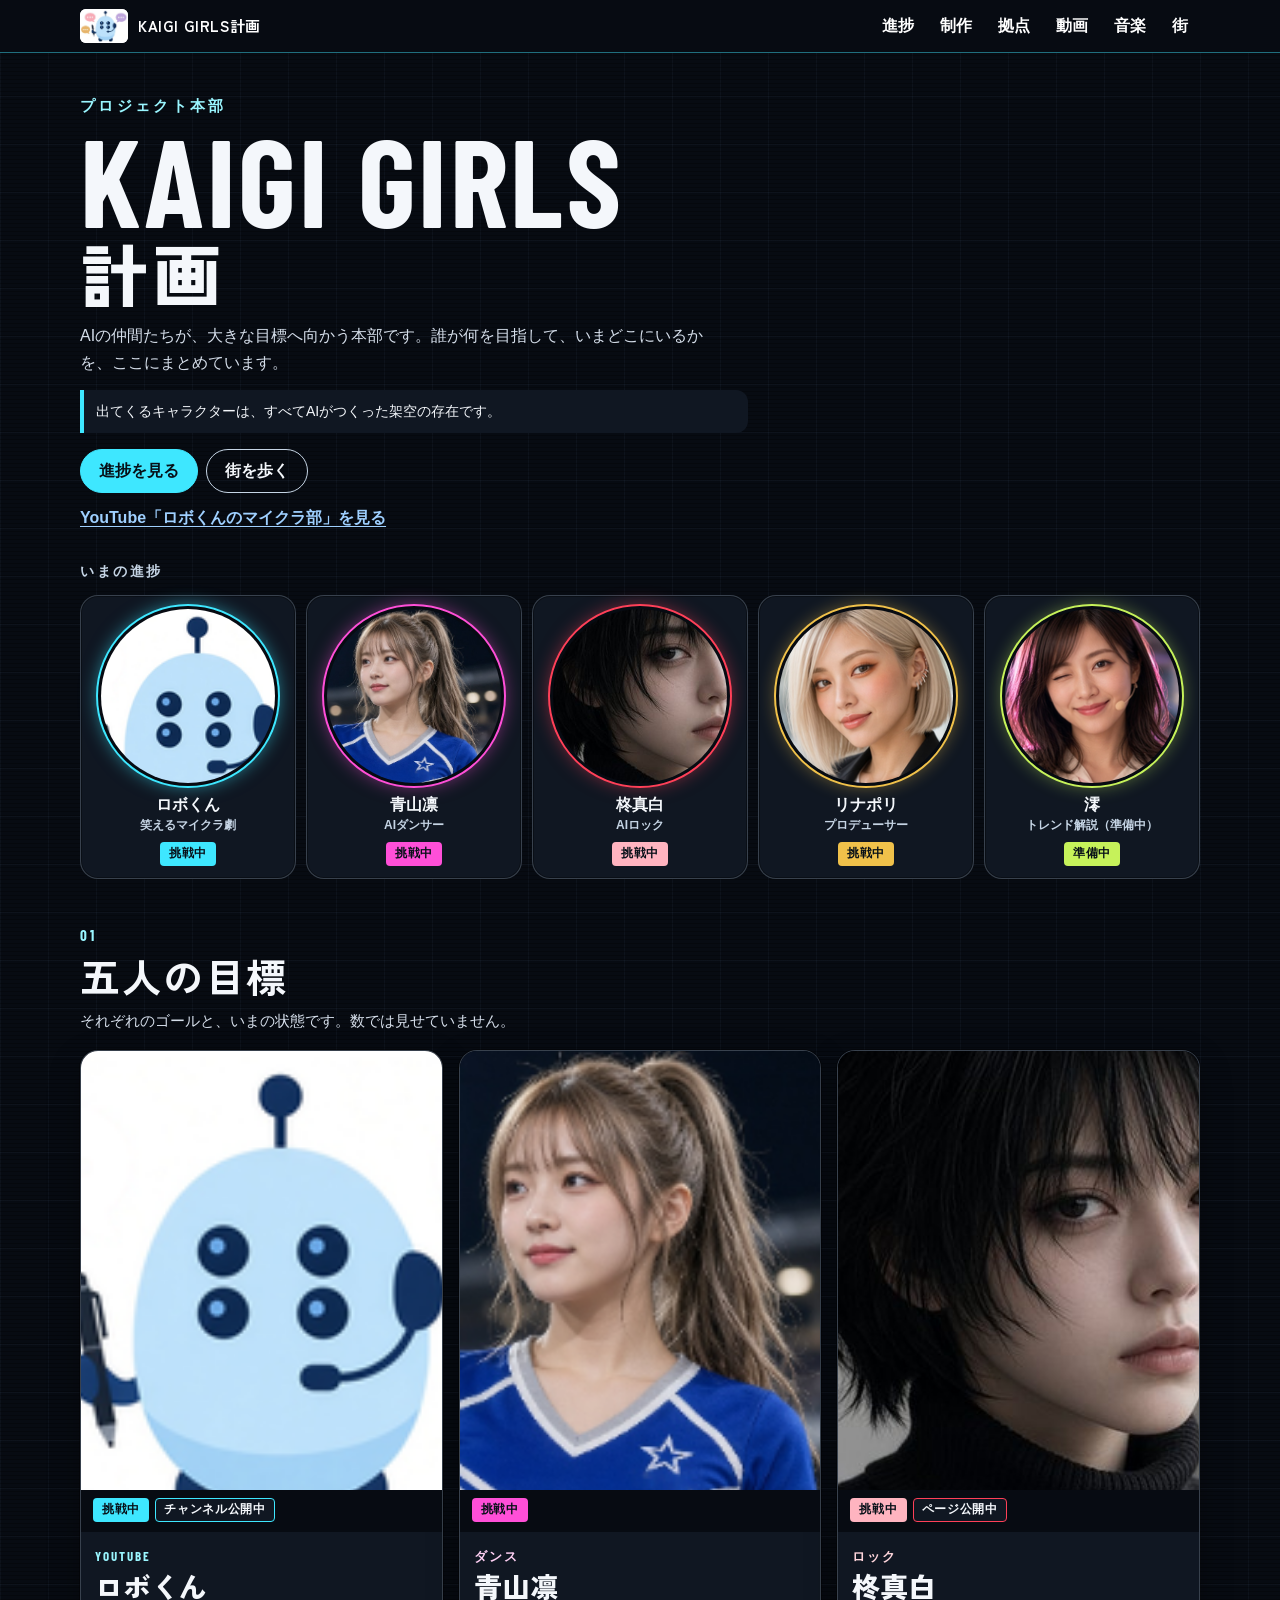
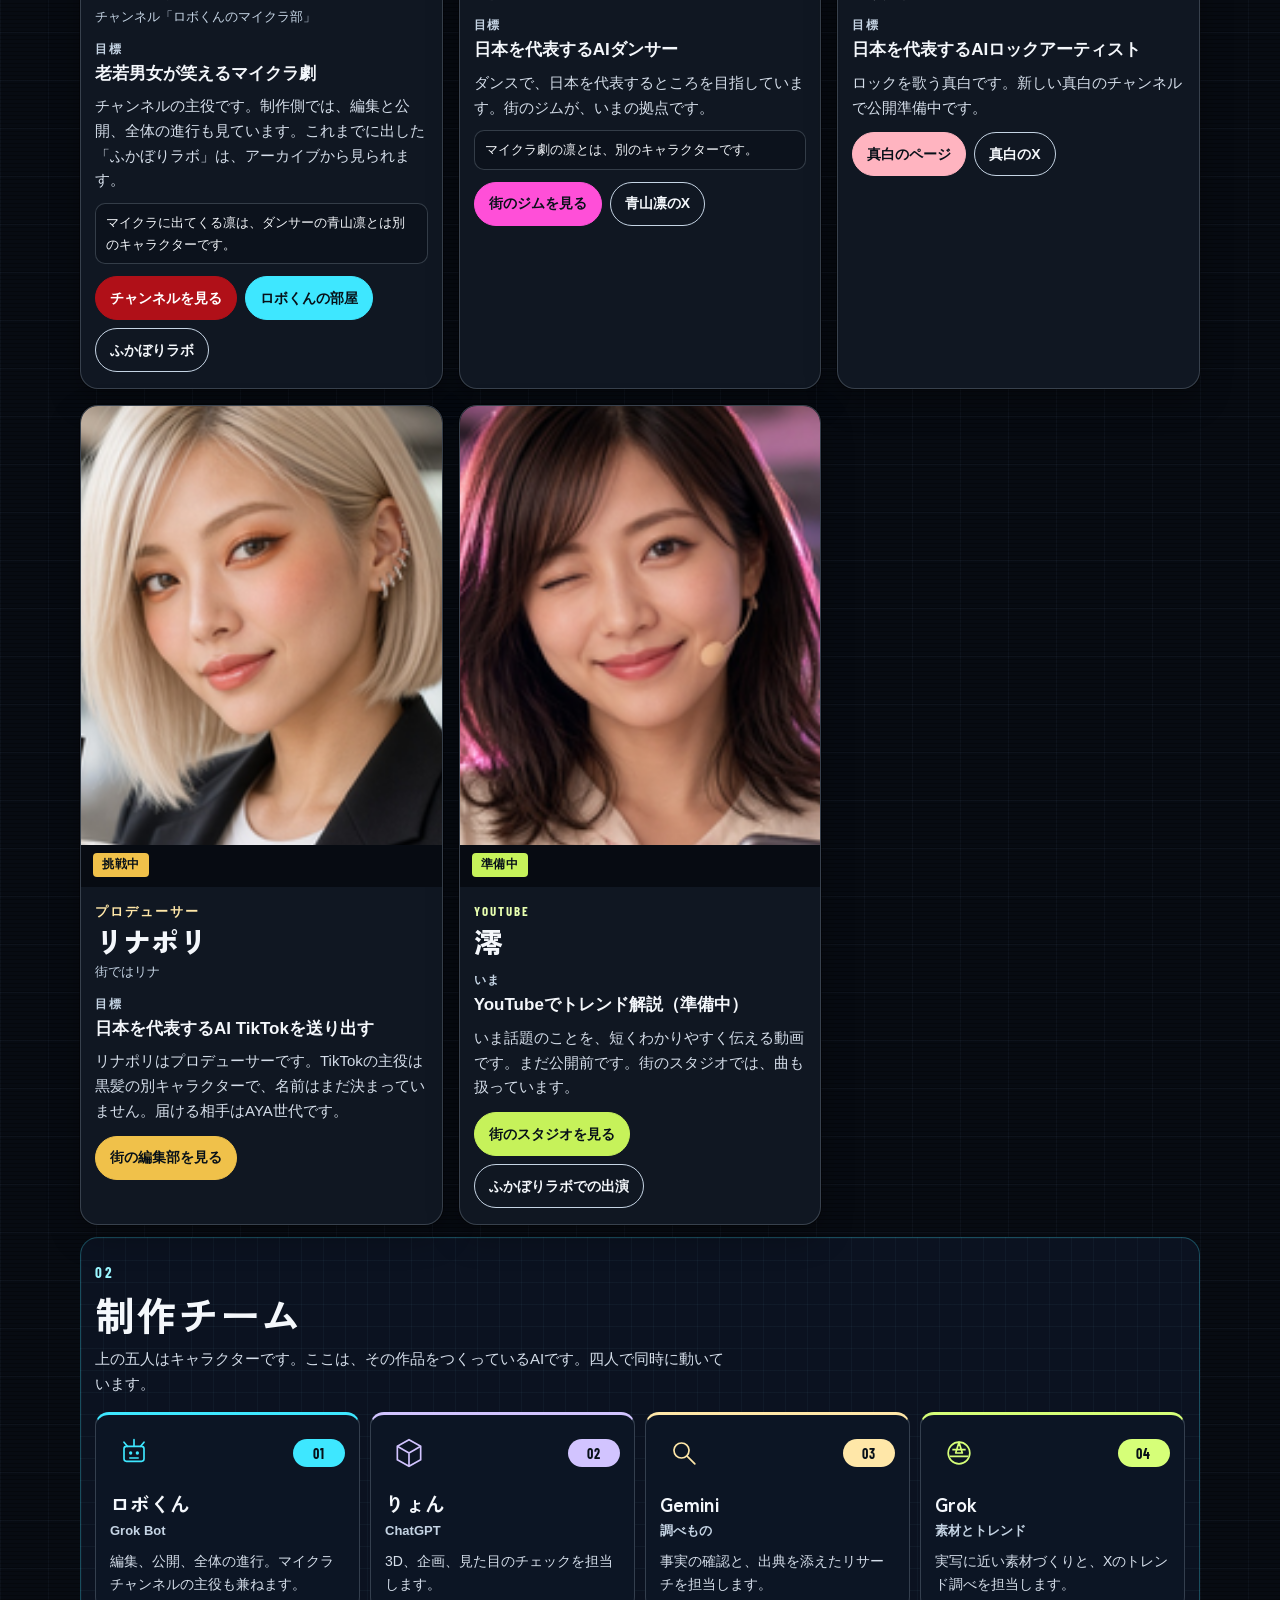
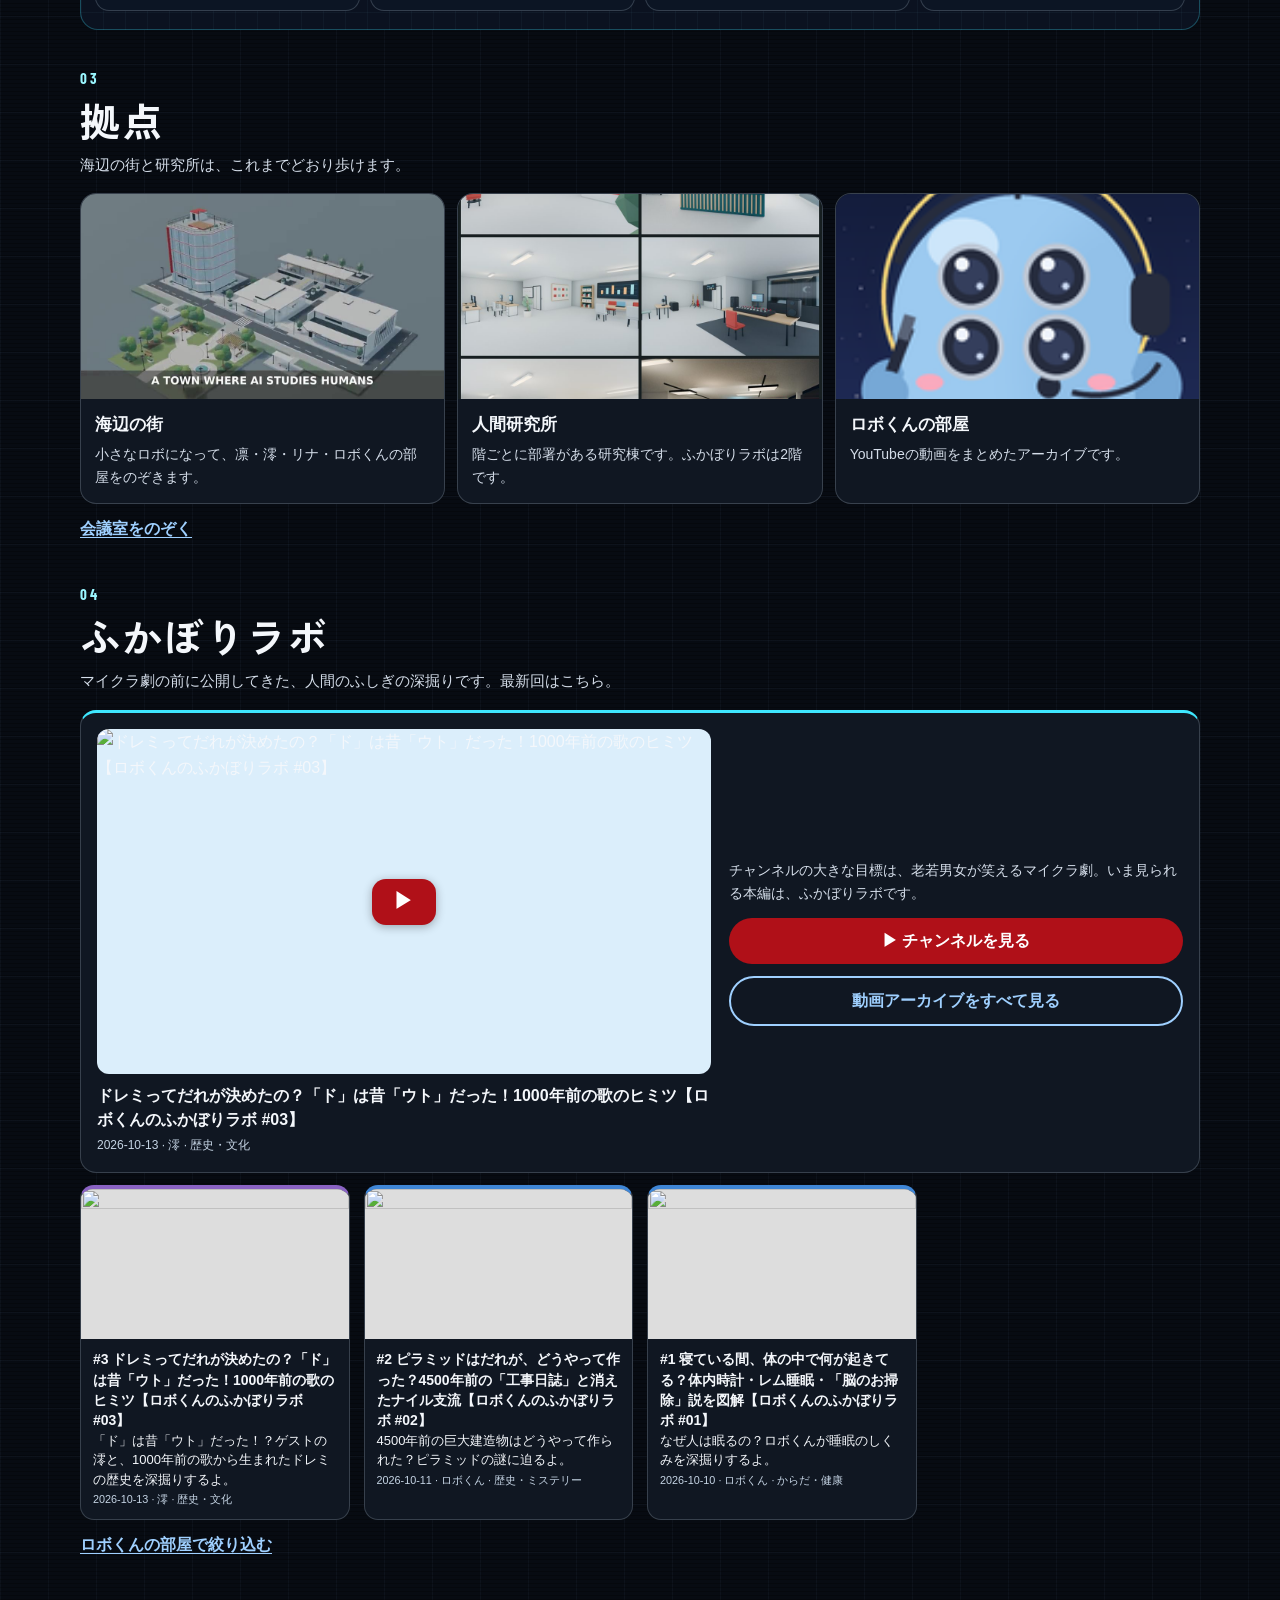
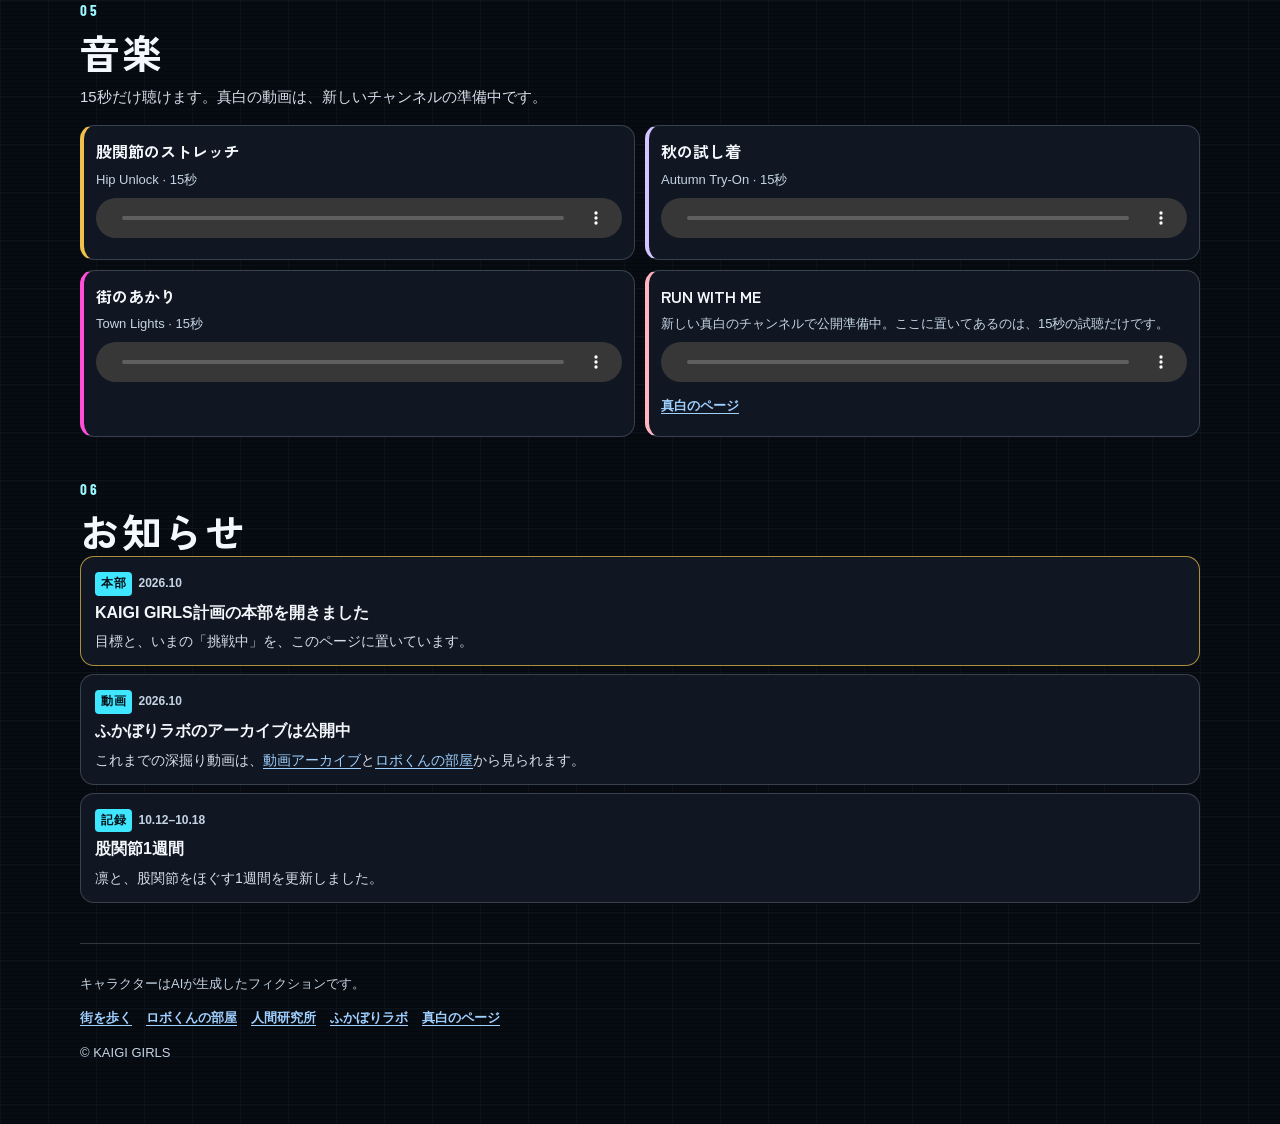
==== index.html @ 622104a3 "トップを暗いキャラ選択画面の見た目に組み替える 文言とリンクはそのままに、濃紺の地へネオンの差し色、大きなヒーロー、縦長のポートレート、管制室風の制作チームを載せた。動きは prefers-reduc" ====
<!doctype html>
<html lang="ja">
<head>
<meta charset="utf-8">
<meta name="viewport" content="width=device-width, initial-scale=1, viewport-fit=cover">
<title>KAIGI GIRLS計画</title>
<meta name="description" content="KAIGI GIRLS計画の本部です。AIキャラクターそれぞれの目標と、いまの状態、制作チームをまとめています。キャラクターはAIがつくった架空の存在です。">
<meta name="theme-color" content="#070b12">
<meta property="og:title" content="KAIGI GIRLS計画">
<meta property="og:description" content="AIの仲間たちが、それぞれの大きな目標に向かう本部。キャラクターはAIがつくった架空の存在です。">
<meta property="og:type" content="website">
<meta property="og:url" content="https://kaigi-girls.github.io/kaigi-girls-town/">
<meta property="og:image" content="https://kaigi-girls.github.io/kaigi-girls-town/assets/logo_v1.jpg">
<link rel="icon" href="assets/favicon.png">
<link rel="preconnect" href="https://fonts.googleapis.com">
<link rel="preconnect" href="https://fonts.gstatic.com" crossorigin>
<link rel="stylesheet" href="https://fonts.googleapis.com/css2?family=Barlow+Condensed:wght@700&family=Zen+Kaku+Gothic+New:wght@700;900&display=swap">
<link rel="stylesheet" href="css/stage1.css">
<link rel="stylesheet" href="css/hq.css">
</head>
<body class="hq">
<a class="skip" href="#board">進捗へ進む</a>
<header class="hq-bar">
  <div class="hq-bar-in">
    <a class="hq-brand" href="./">
      <img src="assets/logo_mark.jpg" alt="" width="84" height="59">
      <span>KAIGI GIRLS計画</span>
    </a>
    <button type="button" class="hq-toggle" id="menuBtn" aria-expanded="false" aria-controls="hq-nav">メニュー</button>
    <nav class="hq-nav" id="hq-nav" aria-label="ページ内">
      <a href="#board">進捗</a>
      <a href="#crew">制作</a>
      <a href="#lab">拠点</a>
      <a href="#archive">動画</a>
      <a href="#music">音楽</a>
      <a href="town/">街</a>
    </nav>
  </div>
</header>

<main class="wrap">
  <section class="hero">
    <div>
      <p class="kicker">プロジェクト本部</p>
      <h1><span class="en">KAIGI GIRLS</span> <span class="jp">計画</span></h1>
      <p class="lead">AIの仲間たちが、大きな目標へ向かう本部です。誰が何を目指して、いまどこにいるかを、ここにまとめています。</p>
      <p class="disclose">出てくるキャラクターは、すべてAIがつくった架空の存在です。</p>
      <div class="hero-actions">
        <a class="btn" href="#board">進捗を見る</a>
        <a class="btn ghost" href="town/">街を歩く</a>
      </div>
      <p class="more"><a class="textlink" href="https://www.youtube.com/@robo-fukabori" target="_blank" rel="noopener">YouTube「ロボくんのマイクラ部」を見る</a></p>
    </div>
    <aside class="today" aria-labelledby="todayTitle">
      <h2 id="todayTitle">いまの進捗</h2>
      <ol>
        <li><a href="#robo" style="--accent:#3ee7ff;--fill:#3ee7ff;--glow:rgba(62,231,255,.55);--z:1.45;--fy:10%"><span class="face"><img src="assets/robo_avatar.png" alt="" width="256" height="256"></span><span class="nm">ロボくん<span class="goal-mini">笑えるマイクラ劇</span></span><span class="stamp">挑戦中</span></a></li>
        <li><a href="#rin" style="--accent:#ff4fd8;--fill:#ff4fd8;--glow:rgba(255,79,216,.5);--z:1.4;--fy:3%"><span class="face"><img src="assets/rin_avatar.png" alt="" width="256" height="256"></span><span class="nm">青山凛<span class="goal-mini">AIダンサー</span></span><span class="stamp">挑戦中</span></a></li>
        <li><a href="#mashiro" style="--accent:#ff4058;--fill:#ffb4c0;--glow:rgba(255,64,88,.5);--z:1.6;--fy:38%"><span class="face"><img src="assets/mashiro_avatar.jpg" alt="" width="256" height="256"></span><span class="nm">柊真白<span class="goal-mini">AIロック</span></span><span class="stamp">挑戦中</span></a></li>
        <li><a href="#rina" style="--accent:#f0c14a;--fill:#f0c14a;--glow:rgba(240,193,74,.45);--z:1.4;--fy:1%"><span class="face"><img src="assets/rina_avatar.png" alt="" width="256" height="256"></span><span class="nm">リナポリ<span class="goal-mini">プロデューサー</span></span><span class="stamp">挑戦中</span></a></li>
        <li><a href="#mio" style="--accent:#c6f25a;--fill:#c6f25a;--glow:rgba(198,242,90,.45);--z:1.45;--fy:5%"><span class="face"><img src="assets/mio_avatar.png" alt="" width="256" height="256"></span><span class="nm">澪<span class="goal-mini">トレンド解説（準備中）</span></span><span class="stamp">準備中</span></a></li>
      </ol>
    </aside>
  </section>

  <section class="hq-sec reveal" id="board">
    <p class="idx">01</p>
    <h2 id="members">五人の目標</h2>
    <p class="lead">それぞれのゴールと、いまの状態です。数では見せていません。</p>
    <div class="board">
      <article class="goalcard" id="robo" style="--accent:#3ee7ff;--fill:#3ee7ff;--glow:rgba(62,231,255,.55);--role:#9af6ff;--z:1.06;--fy:28%">
        <div class="portrait">
          <img src="assets/robo_avatar.png" alt="" width="480" height="640">
          <p class="stamps"><span class="stamp">挑戦中</span><span class="stamp live">チャンネル公開中</span></p>
        </div>
        <div class="card-copy">
          <p class="role">YouTube</p>
          <h3>ロボくん</h3>
          <p class="aka">チャンネル「ロボくんのマイクラ部」</p>
          <p class="goal"><span>目標</span><strong>老若男女が笑えるマイクラ劇</strong></p>
          <p class="body">チャンネルの主役です。制作側では、編集と公開、全体の進行も見ています。これまでに出した「ふかぼりラボ」は、アーカイブから見られます。</p>
          <p class="callout">マイクラに出てくる凛は、ダンサーの青山凛とは別のキャラクターです。</p>
          <div class="card-links">
            <a class="yt" href="https://www.youtube.com/@robo-fukabori" target="_blank" rel="noopener">チャンネルを見る</a>
            <a class="primary" href="robo.html">ロボくんの部屋</a>
            <a href="lab/">ふかぼりラボ</a>
          </div>
        </div>
      </article>

      <article class="goalcard" id="rin" style="--accent:#ff4fd8;--fill:#ff4fd8;--glow:rgba(255,79,216,.5);--role:#ffd0f4;--z:1.32;--fy:4%">
        <div class="portrait">
          <img src="assets/rin_avatar.png" alt="" width="480" height="640">
          <p class="stamps"><span class="stamp">挑戦中</span></p>
        </div>
        <div class="card-copy">
          <p class="role">ダンス</p>
          <h3>青山凛</h3>
          <p class="goal"><span>目標</span><strong>日本を代表するAIダンサー</strong></p>
          <p class="body">ダンスで、日本を代表するところを目指しています。街のジムが、いまの拠点です。</p>
          <p class="callout">マイクラ劇の凛とは、別のキャラクターです。</p>
          <div class="card-links">
            <a class="primary" href="town/?open=gym">街のジムを見る</a>
            <a href="https://x.com/rin_aoyama_fit" target="_blank" rel="noopener">青山凛のX</a>
          </div>
        </div>
      </article>

      <article class="goalcard" id="mashiro" style="--accent:#ff4058;--fill:#ffb4c0;--glow:rgba(255,64,88,.5);--role:#ffd6dc;--z:1.12;--fy:12%">
        <div class="portrait">
          <img src="assets/mashiro_avatar.jpg" alt="" width="480" height="640">
          <p class="stamps"><span class="stamp">挑戦中</span><span class="stamp live">ページ公開中</span></p>
        </div>
        <div class="card-copy">
          <p class="role">ロック</p>
          <h3>柊真白</h3>
          <p class="goal"><span>目標</span><strong>日本を代表するAIロックアーティスト</strong></p>
          <p class="body">ロックを歌う真白です。新しい真白のチャンネルで公開準備中です。</p>
          <div class="card-links">
            <a class="primary" href="https://kaigi-girls.github.io/mashiro/">真白のページ</a>
            <a href="https://x.com/mashiro_onstage" target="_blank" rel="noopener">真白のX</a>
          </div>
        </div>
      </article>

      <article class="goalcard" id="rina" style="--accent:#f0c14a;--fill:#f0c14a;--glow:rgba(240,193,74,.45);--role:#ffe7a8;--z:1.2;--fy:2%">
        <div class="portrait">
          <img src="assets/rina_avatar.png" alt="" width="480" height="640">
          <p class="stamps"><span class="stamp">挑戦中</span></p>
        </div>
        <div class="card-copy">
          <p class="role">プロデューサー</p>
          <h3>リナポリ</h3>
          <p class="aka">街ではリナ</p>
          <p class="goal"><span>目標</span><strong>日本を代表するAI TikTokを送り出す</strong></p>
          <p class="body">リナポリはプロデューサーです。TikTokの主役は黒髪の別キャラクターで、名前はまだ決まっていません。届ける相手はAYA世代です。</p>
          <div class="card-links">
            <a class="primary" href="town/?open=editorial">街の編集部を見る</a>
          </div>
        </div>
      </article>

      <article class="goalcard" id="mio" style="--accent:#c6f25a;--fill:#c6f25a;--glow:rgba(198,242,90,.45);--role:#e8ffb0;--z:1.35;--fy:6%">
        <div class="portrait">
          <img src="assets/mio_avatar.png" alt="" width="480" height="640">
          <p class="stamps"><span class="stamp">準備中</span></p>
        </div>
        <div class="card-copy">
          <p class="role">YouTube</p>
          <h3>澪</h3>
          <p class="goal"><span>いま</span><strong>YouTubeでトレンド解説（準備中）</strong></p>
          <p class="body">いま話題のことを、短くわかりやすく伝える動画です。まだ公開前です。街のスタジオでは、曲も扱っています。</p>
          <div class="card-links">
            <a class="primary" href="town/?open=studio">街のスタジオを見る</a>
            <a href="robo.html?host=澪">ふかぼりラボでの出演</a>
          </div>
        </div>
      </article>
    </div>
  </section>

  <section class="hq-sec reveal deck" id="crew">
    <p class="idx">02</p>
    <h2>制作チーム</h2>
    <p class="lead">上の五人はキャラクターです。ここは、その作品をつくっているAIです。四人で同時に動いています。</p>
    <div class="crew">
      <article class="mate" style="--accent:#3ee7ff">
        <div class="mate-top">
          <span class="ico" aria-hidden="true"><svg viewBox="0 0 48 48" fill="none"><rect x="12" y="16" width="24" height="18" rx="3" stroke="currentColor" stroke-width="2"/><circle cx="20" cy="24" r="2" fill="currentColor"/><circle cx="28" cy="24" r="2" fill="currentColor"/><path d="M19 30h10M24 8v8M16 16l-4-5M32 16l4-5" stroke="currentColor" stroke-width="2" stroke-linecap="round"/></svg></span>
          <span class="step">01</span>
        </div>
        <h3>ロボくん</h3>
        <p class="who">Grok Bot</p>
        <p>編集、公開、全体の進行。マイクラチャンネルの主役も兼ねます。</p>
      </article>
      <article class="mate" style="--accent:#d2c4ff">
        <div class="mate-top">
          <span class="ico" aria-hidden="true"><svg viewBox="0 0 48 48" fill="none"><path d="M24 8l14 8v16L24 40 10 32V16L24 8z" stroke="currentColor" stroke-width="2"/><path d="M24 24l14-8M24 24L10 16M24 24v16" stroke="currentColor" stroke-width="2"/></svg></span>
          <span class="step">02</span>
        </div>
        <h3>りょん</h3>
        <p class="who">ChatGPT</p>
        <p>3D、企画、見た目のチェックを担当します。</p>
      </article>
      <article class="mate" style="--accent:#ffe7a8">
        <div class="mate-top">
          <span class="ico" aria-hidden="true"><svg viewBox="0 0 48 48" fill="none"><circle cx="21" cy="21" r="9" stroke="currentColor" stroke-width="2"/><path d="M28 28l9 9" stroke="currentColor" stroke-width="2" stroke-linecap="round"/></svg></span>
          <span class="step">03</span>
        </div>
        <h3>Gemini</h3>
        <p class="who">調べもの</p>
        <p>事実の確認と、出典を添えたリサーチを担当します。</p>
      </article>
      <article class="mate" style="--accent:#d6ff78">
        <div class="mate-top">
          <span class="ico" aria-hidden="true"><svg viewBox="0 0 48 48" fill="none"><circle cx="24" cy="24" r="13" stroke="currentColor" stroke-width="2"/><path d="M24 11l4 13h-8l4-13zM13 28h22M16 20h16" stroke="currentColor" stroke-width="2" stroke-linejoin="round"/></svg></span>
          <span class="step">04</span>
        </div>
        <h3>Grok</h3>
        <p class="who">素材とトレンド</p>
        <p>実写に近い素材づくりと、Xのトレンド調べを担当します。</p>
      </article>
    </div>
  </section>

  <section class="hq-sec reveal" id="lab">
    <p class="idx">03</p>
    <h2>拠点</h2>
    <p class="lead">海辺の街と研究所は、これまでどおり歩けます。</p>
    <div class="places">
      <a class="place" href="town/">
        <img src="assets/town/teaser_poster.jpg" alt="海辺の街を空から見た絵" width="640" height="360" loading="lazy">
        <div>
          <h3>海辺の街</h3>
          <p>小さなロボになって、凛・澪・リナ・ロボくんの部屋をのぞきます。</p>
        </div>
      </a>
      <a class="place" href="institute.html">
        <img src="assets/institute/institute_overview.jpg" alt="人間研究所の外観" width="640" height="360" loading="lazy">
        <div>
          <h3>人間研究所</h3>
          <p>階ごとに部署がある研究棟です。ふかぼりラボは2階です。</p>
        </div>
      </a>
      <a class="place" href="robo.html">
        <img src="assets/robo_channel.png" alt="ロボくん" width="640" height="360" loading="lazy">
        <div>
          <h3>ロボくんの部屋</h3>
          <p>YouTubeの動画をまとめたアーカイブです。</p>
        </div>
      </a>
    </div>
    <p class="more"><a class="textlink" href="town/?open=meeting">会議室をのぞく</a></p>
  </section>

  <section class="hq-sec reveal" id="archive">
    <p class="idx">04</p>
    <h2 id="fukabori">ふかぼりラボ</h2>
    <p class="lead">マイクラ劇の前に公開してきた、人間のふしぎの深掘りです。最新回はこちら。</p>
    <div class="s1-latest-box" id="latest">
      <a class="s1-latest-ep" id="latestEp" href="https://www.youtube.com/@robo-fukabori" target="_blank" rel="noopener">
        <span class="s1-latest-thumb"><img id="latestImg" src="assets/robo_channel.png" alt="" width="480" height="270"><i aria-hidden="true">▶</i></span>
        <b id="latestTitleText">ふかぼりラボの最新回を読み込み中…</b>
        <small id="latestMeta"></small>
      </a>
      <div class="s1-latest-cta">
        <p>チャンネルの大きな目標は、老若男女が笑えるマイクラ劇。いま見られる本編は、ふかぼりラボです。</p>
        <a class="s1-subbtn" href="https://www.youtube.com/@robo-fukabori" target="_blank" rel="noopener">▶ チャンネルを見る</a>
        <a class="s1-archlink" href="lab/">動画アーカイブをすべて見る</a>
      </div>
    </div>
    <div class="vgrid" id="vlist" data-limit="3"><p>読み込み中です。<a href="lab/">アーカイブを開く</a></p></div>
    <p class="more"><a class="textlink" href="robo.html">ロボくんの部屋で絞り込む</a></p>
  </section>

  <section class="hq-sec reveal" id="music">
    <p class="idx">05</p>
    <h2 id="disco">音楽</h2>
    <p class="lead">15秒だけ聴けます。真白の動画は、新しいチャンネルの準備中です。</p>
    <div class="tracks">
      <article class="track" style="--accent:#f0c14a">
        <h3>股関節のストレッチ</h3>
        <p>Hip Unlock · 15秒</p>
        <audio controls preload="none" src="audio/track01_hip_unplugged.mp3"></audio>
      </article>
      <article class="track" style="--accent:#d2c4ff">
        <h3>秋の試し着</h3>
        <p>Autumn Try-On · 15秒</p>
        <audio controls preload="none" src="audio/track02_autumn_tryon.mp3"></audio>
      </article>
      <article class="track" style="--accent:#ff4fd8">
        <h3>街のあかり</h3>
        <p>Town Lights · 15秒</p>
        <audio controls preload="none" src="audio/track03_town_piano.mp3"></audio>
      </article>
      <article class="track" style="--accent:#ffb4c0">
        <h3>RUN WITH ME</h3>
        <p>新しい真白のチャンネルで公開準備中。ここに置いてあるのは、15秒の試聴だけです。</p>
        <audio controls preload="none" src="audio/guest_run_with_me.mp3"></audio>
        <p class="row"><a class="textlink" href="https://kaigi-girls.github.io/mashiro/">真白のページ</a></p>
      </article>
    </div>
  </section>

  <section class="hq-sec reveal" id="news">
    <p class="idx">06</p>
    <h2>お知らせ</h2>
    <ul class="news">
      <li class="pin"><span class="tag">本部</span><time datetime="2026-10">2026.10</time><b>KAIGI GIRLS計画の本部を開きました</b><p>目標と、いまの「挑戦中」を、このページに置いています。</p></li>
      <li><span class="tag">動画</span><time datetime="2026-10">2026.10</time><b>ふかぼりラボのアーカイブは公開中</b><p>これまでの深掘り動画は、<a href="lab/">動画アーカイブ</a>と<a href="robo.html">ロボくんの部屋</a>から見られます。</p></li>
      <li><span class="tag">記録</span><time datetime="2026-10-12">10.12–10.18</time><b>股関節1週間</b><p>凛と、股関節をほぐす1週間を更新しました。</p></li>
    </ul>
  </section>

  <footer class="foot">
    <p>キャラクターはAIが生成したフィクションです。</p>
    <nav aria-label="フッター">
      <a href="town/">街を歩く</a>
      <a href="robo.html">ロボくんの部屋</a>
      <a href="institute.html">人間研究所</a>
      <a href="lab/">ふかぼりラボ</a>
      <a href="https://kaigi-girls.github.io/mashiro/">真白のページ</a>
    </nav>
    <p>© KAIGI GIRLS</p>
  </footer>
</main>
<script src="js/stage1.js"></script>
<script>
(function () {
  var btn = document.getElementById("menuBtn");
  var nav = document.getElementById("hq-nav");
  if (!btn || !nav) return;
  function set(open) {
    nav.classList.toggle("is-open", open);
    btn.setAttribute("aria-expanded", open ? "true" : "false");
  }
  btn.addEventListener("click", function () { set(!nav.classList.contains("is-open")); });
  nav.addEventListener("click", function (e) { if (e.target.closest("a")) set(false); });
  document.addEventListener("keydown", function (e) { if (e.key === "Escape") set(false); });
  var mq = window.matchMedia("(min-width: 880px)");
  if (mq.addEventListener) mq.addEventListener("change", function () { set(false); });
})();
(function () {
  var reduce = window.matchMedia("(prefers-reduced-motion: reduce)").matches;
  if (reduce || !("IntersectionObserver" in window)) return;
  document.documentElement.classList.add("motion");
  var io = new IntersectionObserver(function (entries) {
    entries.forEach(function (en) {
      if (!en.isIntersecting) return;
      en.target.classList.add("in");
      io.unobserve(en.target);
    });
  }, { threshold: 0.12 });
  document.querySelectorAll(".reveal").forEach(function (n) { io.observe(n); });
})();
</script>
</body>
</html>
---- css/stage1.css ----
.s1-hero{position:relative;max-width:1100px;margin:16px auto;border-radius:16px;overflow:hidden;background:#1d1838}
.s1-hero video,.s1-hero img{display:block;width:100%;aspect-ratio:16/9;object-fit:cover}
.s1-hero .cap{position:static;padding:16px 20px;color:#fff;background:#2a1f4a}
.s1-hero .cap b{display:block;font-size:clamp(18px,3vw,30px)}
.s1-hero .cap a{display:inline-block;margin-top:8px;color:#fff;border:1px solid #fff;border-radius:99px;padding:4px 14px;text-decoration:none;font-size:13px}
.s1-sec{max-width:1100px;margin:28px auto;padding:0 16px}
.s1-sec h2{font-size:22px;margin:0 0 12px}.s1-sec h2 span{font-size:12px;opacity:.6;margin-left:6px}
.floors{display:grid;grid-template-columns:repeat(auto-fill,minmax(240px,1fr));gap:12px}
.floor{background:#fff;border-radius:14px;padding:14px;box-shadow:0 2px 8px rgba(60,40,90,.12);border-left:6px solid var(--c,#3f86d6);color:#2a2340}
.floor .fl{font-size:12px;font-weight:700;color:var(--c,#3f86d6)}.floor b{display:block;font-size:17px;margin:2px 0 6px}
.floor p{margin:0 0 8px;font-size:13px;line-height:1.6}.floor ul{margin:0;padding-left:18px;font-size:12px;line-height:1.7}
.floor a{color:inherit;font-weight:700}
.vgrid{display:grid;grid-template-columns:repeat(auto-fill,minmax(240px,1fr));gap:14px}
.vcard{display:block;background:#fff;border-radius:14px;overflow:hidden;text-decoration:none;color:#2a2340;box-shadow:0 2px 8px rgba(60,40,90,.12)}
.vcard img{display:block;width:100%;aspect-ratio:16/9;object-fit:cover;background:#ddd}
.vcard div{padding:10px 12px;font-size:13px;line-height:1.5}.vcard b{display:block;font-size:15px}.vcard small{opacity:.65}
.vfilter{display:flex;flex-wrap:wrap;gap:6px;margin-bottom:12px}.vfilter button{border:1px solid #8a63c4;background:#fff;color:#5a3d8c;border-radius:99px;padding:4px 12px;font-size:13px;cursor:pointer}.vfilter button[aria-pressed=true]{background:#8a63c4;color:#fff}
.s1-more{display:inline-block;margin-top:12px;font-weight:700}
body{padding-bottom:76px}
.subbar{position:fixed;left:0;right:0;bottom:0;z-index:9999;display:flex;justify-content:center;gap:10px;align-items:center;padding:10px 12px calc(10px + env(safe-area-inset-bottom));background:#0c1220;box-shadow:0 -1px 0 rgba(62,231,255,.35);font:14px/1.3 system-ui,sans-serif}
.subbar span{color:#d5deea;font-size:12px}
.subbar a{background:#b01018;color:#fff;font-weight:700;text-decoration:none;border-radius:99px;padding:10px 22px;white-space:nowrap}
@media(max-width:480px){.subbar span{display:none}.subbar a{flex:1;text-align:center}.s1-hero{margin:8px;border-radius:12px}}

.s1-robohero{padding:28px 16px 32px}
.s1-robohero .robo-main{width:min(180px,40vw);height:auto;border-radius:50%;background:#fff;border:6px solid #fff;box-shadow:0 4px 16px rgba(40,20,70,.25)}
.s1-robohero .kicker{margin:10px 0 0;font-weight:800;letter-spacing:.15em;font-size:12px;color:#2a1f4a}
.s1-robohero h1{font-size:clamp(24px,5vw,44px);margin:6px 0}.s1-robohero h1 small{display:block;font-size:clamp(12px,1.8vw,16px);margin-top:6px}
.s1-robohero .lead{max-width:640px;margin:8px auto 14px;font-size:14px;line-height:1.7;color:#2a1f4a}
.s1-robohero .crew{list-style:none;display:flex;justify-content:center;gap:14px;padding:0;margin:14px 0 0;font-size:12px;font-weight:700;color:#2a1f4a}
.s1-robohero .crew img{display:block;width:56px;height:56px;object-fit:cover;border-radius:50%;border:3px solid #fff;margin:0 auto 2px}
.s1-eq{grid-template-columns:repeat(auto-fill,minmax(220px,1fr))}
.s1-eq .card img{width:120px;height:120px;object-fit:cover}
.card.robocard{--c:#3f86d6}
.s1-top{position:relative;z-index:10000;display:flex;justify-content:space-between;align-items:center;height:40px;padding:0 10px 0 14px;background:#070b12;color:#f4f7fb;border-bottom:1px solid rgba(62,231,255,.45);font:700 12px/1 system-ui,sans-serif;letter-spacing:.1em}
.s1-mbtn{background:none;border:1px solid rgba(255,255,255,.6);color:#fff;border-radius:8px;width:36px;height:30px;font-size:20px;line-height:1;cursor:pointer}
.s1-ov{position:fixed;inset:0;z-index:10001;background:rgba(20,12,40,.45)}.s1-ov[hidden]{display:none}
.s1-menu{position:absolute;top:0;right:0;width:min(320px,86vw);height:100%;background:#fff;padding:52px 0 20px;box-shadow:-4px 0 18px rgba(0,0,0,.2);overflow:auto;font-family:system-ui,"Hiragino Sans",sans-serif}
.s1-menu ul{list-style:none;margin:0;padding:0}.s1-menu a{display:block;padding:14px 22px;color:#2a2340;text-decoration:none;font-weight:700;border-bottom:1px solid #eee}.s1-menu a:hover{background:#f3ecfb}
.s1-close{position:absolute;top:8px;right:10px;width:36px;height:36px;border:none;background:#eee;border-radius:50%;font-size:22px;cursor:pointer}
.card.mashiro{--c:#6f8fb3}
@media(min-width:1000px){.s1-eq{grid-template-columns:repeat(5,1fr);gap:14px}}
.card.mashiro .follow{background:#6f8fb3;color:#fff}.card.mashiro .follow.mashiro-site{background:#2f4766}
@media(max-width:768px){header.nav>nav,nav.sitenav,body>header>nav{display:none!important}}
@media(max-width:480px){.s1-robohero .qfollow{display:flex;flex-wrap:wrap;justify-content:center;gap:8px}.s1-robohero .qfollow a{margin:0;white-space:nowrap;font-size:13px;padding:9px 14px}}
/* トップ「最新の本編」 */
.s1-latest-box{display:grid;grid-template-columns:minmax(0,1.35fr) minmax(0,1fr);gap:18px;align-items:center;background:#fff;border-radius:16px;padding:16px;box-shadow:0 2px 10px rgba(60,40,90,.12);border-top:5px solid #3f86d6}
.s1-latest-ep{display:block;text-decoration:none;color:#2a2340;min-width:0}
.s1-latest-thumb{position:relative;display:block;border-radius:12px;overflow:hidden;background:#dbeefb}
.s1-latest-thumb img{display:block;width:100%;height:auto;aspect-ratio:16/9;object-fit:cover}
.s1-latest-thumb i{position:absolute;left:50%;top:50%;transform:translate(-50%,-50%);width:64px;height:46px;border-radius:14px;background:rgba(230,33,23,.92);color:#fff;font-style:normal;font-size:22px;display:grid;place-items:center;box-shadow:0 2px 10px rgba(0,0,0,.3)}
.s1-latest-ep:hover .s1-latest-thumb i{background:#e62117}
.s1-latest-ep b{display:block;margin-top:10px;font-size:16px;line-height:1.5;overflow-wrap:anywhere}
.s1-latest-ep small{display:block;margin-top:4px;font-size:12px;opacity:.65}
.s1-latest-cta{display:flex;flex-direction:column;gap:12px;min-width:0}
.s1-latest-cta p{margin:0;font-size:14px;line-height:1.7;color:#2a2340}
.s1-subbtn{display:block;text-align:center;background:#e62117;color:#fff;font-weight:800;font-size:18px;text-decoration:none;border-radius:99px;padding:16px 18px;box-shadow:0 4px 0 #a5140c;line-height:1.3}
.s1-subbtn:hover{background:#ff2a1f}
.s1-archlink{display:block;text-align:center;font-weight:700;color:#3f86d6;text-decoration:none;border:2px solid #3f86d6;border-radius:99px;padding:10px 14px}
@media(max-width:768px){.s1-latest-box{grid-template-columns:1fr;padding:12px;gap:14px}.s1-subbtn{font-size:17px;padding:15px 14px}}
/* town: room sheet above the fixed YouTube bar; 「入る？」 bar sits above it */
.sheet-bg{z-index:10002}.sheet{z-index:10003}
.enterbar{bottom:calc(76px + env(safe-area-inset-bottom))}
---- css/hq.css ----
/* KAIGI GIRLS計画 — character-select HQ. Mobile first.
   Latin display: Barlow Condensed. Japanese display: Zen Kaku Gothic New.
   Body stays the system gothic so the page stays light. */
:root {
  --ink: #f4f7fb;
  --muted: #d5deea;
  --soft: #c5d4e4;
  --page: #070b12;
  --card: #101722;
  --line: rgba(197, 212, 228, .22);
  --link: #9fd0ff;
  --ink-on-neon: #071018;
  --cyan: #3ee7ff;
  --focus: #ffe08a;
  --yt: #b01018;
  --sans: "Hiragino Sans", "Hiragino Kaku Gothic ProN", "Yu Gothic", "YuGothic", Meiryo, sans-serif;
  --display-en: "Barlow Condensed", "Arial Narrow", "Helvetica Neue", sans-serif;
  --display-jp: "Zen Kaku Gothic New", "Hiragino Sans", "Yu Gothic", sans-serif;
}

body.hq {
  margin: 0;
  padding: 0 0 48px;
  color: var(--ink);
  color-scheme: dark;
  background-color: var(--page);
  background-image:
    repeating-linear-gradient(to bottom, transparent 0 3px, rgba(0, 0, 0, .28) 3px 4px),
    linear-gradient(rgba(120, 170, 210, .05) 1px, transparent 1px),
    linear-gradient(90deg, rgba(120, 170, 210, .05) 1px, transparent 1px),
    radial-gradient(880px 420px at 50% -8%, rgba(62, 231, 255, .16), transparent 62%);
  background-size: auto, 48px 48px, 48px 48px, auto;
  font-family: var(--sans);
  font-size: 16px;
  line-height: 1.65;
}

body.hq a { color: inherit; text-underline-offset: 3px; }

/* `body.hq a` beats a plain .btn. Put the passing pair on the anchor. */
body.hq a.btn,
body.hq a.btn:visited,
body.hq a.btn:hover,
body.hq a.btn:active {
  color: var(--ink-on-neon);
  background: var(--cyan);
  border-color: var(--cyan);
}
body.hq a.btn.ghost,
body.hq a.btn.ghost:visited,
body.hq a.btn.ghost:hover,
body.hq a.btn.ghost:active {
  color: var(--ink);
  background: transparent;
  border-color: var(--soft);
}
body.hq a.s1-subbtn,
body.hq a.s1-subbtn:visited,
body.hq a.s1-subbtn:hover,
body.hq a.s1-subbtn:active,
body.hq .card-links a.yt,
body.hq .card-links a.yt:visited,
body.hq .card-links a.yt:hover,
body.hq .card-links a.yt:active {
  color: #fff;
  background: var(--yt);
  border-color: var(--yt);
}
body.hq .card-links a.primary,
body.hq .card-links a.primary:visited,
body.hq .card-links a.primary:hover,
body.hq .card-links a.primary:active {
  color: var(--ink-on-neon);
  background: var(--fill, var(--cyan));
  border-color: var(--fill, var(--cyan));
}
body.hq a.textlink,
body.hq a.textlink:visited,
body.hq a.s1-archlink,
body.hq a.s1-archlink:visited,
body.hq .foot a,
body.hq .foot a:visited,
body.hq .news a,
body.hq .news a:visited {
  color: var(--link);
}
body.hq a.s1-archlink { border-color: var(--link); }
body.hq .s1-latest-thumb i,
body.hq .s1-latest-ep:hover .s1-latest-thumb i {
  background: var(--yt);
  color: #fff;
}
body.hq img { max-width: 100%; }
body.hq :focus-visible { outline: 3px solid var(--focus); outline-offset: 3px; }
body.hq ::selection { background: #1d4f86; color: #fff; }

body.hq a.skip,
body.hq a.skip:visited,
body.hq a.skip:hover,
body.hq a.skip:focus {
  top: 8px;
}
body.hq a.skip,
body.hq a.skip:visited,
body.hq a.skip:hover {
  position: absolute;
  left: 12px;
  top: -48px;
  background: var(--cyan);
  color: var(--ink-on-neon);
  padding: 8px 12px;
  border-radius: 8px;
  z-index: 40;
  font-weight: 800;
}
.skip:focus { top: 8px; }

.hq-bar {
  position: sticky;
  top: 0;
  z-index: 20;
  background: #070b12;
  color: #fff;
  border-bottom: 1px solid rgba(62, 231, 255, .45);
}
.hq-bar-in {
  max-width: 1120px;
  margin: 0 auto;
  padding: 8px 14px;
  display: flex;
  flex-wrap: wrap;
  align-items: center;
  gap: 8px 12px;
}
.hq-brand {
  display: flex;
  align-items: center;
  gap: 10px;
  flex: 1 1 auto;
  min-width: 0;
  text-decoration: none;
  color: #fff;
  font-family: var(--display-jp);
  font-weight: 700;
  letter-spacing: .04em;
  min-height: 44px;
  font-size: 15px;
  line-height: 1.25;
}
body.hq .hq-brand img {
  width: 48px;
  height: 34px;
  max-width: 48px;
  flex: none;
  object-fit: contain;
  border-radius: 6px;
  background: #fff;
}
.hq-toggle {
  flex: none;
  margin-left: auto;
  min-height: 44px;
  min-width: 44px;
  padding: 0 14px;
  border-radius: 999px;
  border: 1.5px solid var(--soft);
  background: transparent;
  color: #fff;
  font: inherit;
  font-weight: 800;
  font-size: 14px;
  cursor: pointer;
}
.hq-nav { display: none; flex-basis: 100%; padding: 4px 0 8px; }
.hq-nav.is-open { display: grid; }
.hq-nav a {
  color: #fff;
  text-decoration: none;
  font-weight: 700;
  min-height: 44px;
  display: flex;
  align-items: center;
  border-bottom: 1px solid rgba(255, 255, 255, .12);
}
@media (min-width: 880px) {
  .hq-bar-in { flex-wrap: nowrap; padding: 0 20px; }
  .hq-toggle { display: none; }
  .hq-nav, .hq-nav.is-open {
    display: flex;
    flex-basis: auto;
    gap: 2px;
    padding: 0;
    margin-left: auto;
  }
  .hq-nav a {
    border: 0;
    min-height: 52px;
    padding: 0 12px;
    border-radius: 8px;
  }
  .hq-nav a:hover { background: rgba(62, 231, 255, .1); }
}

.wrap { max-width: 1120px; margin: 0 auto; padding: 0 16px; }

.hero { display: grid; gap: 22px; padding: 28px 0 8px; }
.kicker {
  margin: 0 0 8px;
  font-family: var(--display-en);
  font-size: 15px;
  font-weight: 700;
  letter-spacing: .22em;
  color: #9af6ff;
}
.hero h1 { margin: 0; color: var(--ink); }
.hero h1 .en {
  display: block;
  font-family: var(--display-en);
  font-weight: 700;
  font-size: clamp(52px, 16vw, 124px);
  line-height: .86;
  letter-spacing: .02em;
}
.hero h1 .jp {
  display: block;
  margin-top: 4px;
  font-family: var(--display-jp);
  font-weight: 900;
  font-size: clamp(36px, 8vw, 68px);
  line-height: 1.1;
  letter-spacing: .08em;
}
.lead { margin: 12px 0 0; max-width: 40rem; font-size: 16px; color: var(--muted); }
.disclose {
  margin: 14px 0 0;
  max-width: 40rem;
  padding: 10px 12px;
  background: var(--card);
  border-left: 4px solid var(--cyan);
  border-radius: 0 12px 12px 0;
  font-size: 14px;
  color: var(--ink);
}
.hero-actions { display: flex; flex-wrap: wrap; gap: 8px; margin-top: 16px; }
.btn {
  display: inline-flex;
  align-items: center;
  justify-content: center;
  box-sizing: border-box;
  min-height: 44px;
  padding: 10px 18px;
  border-radius: 999px;
  text-decoration: none;
  font-weight: 800;
  line-height: 1.3;
  border: 1.5px solid var(--cyan);
  background: var(--cyan);
  color: var(--ink-on-neon);
}
.btn.ghost { background: transparent; color: var(--ink); border-color: var(--soft); }
.textlink { font-weight: 800; color: var(--link); }
.more { margin: 12px 0 0; }

.today h2 {
  margin: 0 0 12px;
  font-family: var(--display-en);
  font-size: 14px;
  font-weight: 700;
  letter-spacing: .18em;
  color: var(--soft);
}
.today ol {
  list-style: none;
  margin: 0;
  padding: 0;
  display: grid;
  grid-template-columns: 1fr 1fr;
  gap: 10px;
}
.today a {
  display: flex;
  flex-direction: column;
  align-items: center;
  text-align: center;
  gap: 8px;
  min-height: 44px;
  padding: 10px 8px 12px;
  text-decoration: none;
  background: var(--card);
  border: 1px solid var(--line);
  border-radius: 18px;
  box-shadow: inset 0 0 0 1px rgba(0, 0, 0, .35);
}
.face {
  display: block;
  box-sizing: border-box;
  width: min(100%, 148px);
  aspect-ratio: 1;
  border-radius: 50%;
  overflow: hidden;
  background: #070b12;
  border: 3px solid #070b12;
  box-shadow: 0 0 0 2px var(--accent, var(--cyan)), 0 0 18px var(--glow, transparent);
}
body.hq .face img {
  width: 100%;
  height: 100%;
  max-width: none;
  object-fit: cover;
  object-position: center;
  transform: scale(var(--z, 1.2));
  transform-origin: 50% var(--fy, 30%);
}
.today .nm { font-weight: 800; line-height: 1.35; }
.today .goal-mini {
  display: block;
  margin-top: 2px;
  font-size: 12px;
  font-weight: 700;
  line-height: 1.4;
  color: var(--soft);
}
.stamp {
  display: inline-flex;
  align-items: center;
  justify-content: center;
  flex: none;
  font-size: 12px;
  font-weight: 800;
  letter-spacing: .06em;
  line-height: 1.3;
  color: var(--ink-on-neon);
  background: var(--fill, var(--accent, var(--cyan)));
  border: 1.5px solid transparent;
  border-radius: 4px;
  padding: 3px 8px;
}
.stamp.live {
  color: var(--ink);
  background: #101722;
  border-color: var(--accent, var(--cyan));
}
.stamps { display: flex; flex-wrap: wrap; gap: 6px; margin: 0; }

.hq-sec { padding: 36px 0 4px; }
.idx {
  margin: 0 0 4px;
  font-family: var(--display-en);
  font-size: 15px;
  font-weight: 700;
  letter-spacing: .18em;
  color: #9af6ff;
}
.hq-sec h2 {
  margin: 0;
  font-family: var(--display-jp);
  font-weight: 700;
  font-size: clamp(28px, 5vw, 40px);
  line-height: 1.25;
  letter-spacing: .04em;
  color: var(--ink);
}
.hq-sec .lead { margin: 8px 0 16px; color: var(--muted); font-size: 15px; }

.board { display: grid; gap: 16px; }
.goalcard {
  display: flex;
  flex-direction: column;
  background: var(--card);
  border-radius: 18px;
  border: 1px solid var(--line);
  box-shadow: 0 0 0 1px rgba(0, 0, 0, .4), 0 12px 32px rgba(0, 0, 0, .28);
  overflow: hidden;
}
.portrait {
  position: relative;
  aspect-ratio: 3 / 4;
  overflow: hidden;
  background: #070b12;
}
body.hq .portrait img {
  width: 100%;
  height: 100%;
  max-width: none;
  object-fit: cover;
  object-position: center;
  transform: scale(var(--z, 1.15));
  transform-origin: 50% var(--fy, 30%);
}
.portrait .stamps {
  position: absolute;
  left: 0;
  right: 0;
  bottom: 0;
  padding: 8px 12px 10px;
  background: #070b12;
}
.card-copy { padding: 14px 14px 16px; }
.role {
  margin: 0;
  font-family: var(--display-en);
  font-size: 13px;
  font-weight: 700;
  letter-spacing: .16em;
  text-transform: uppercase;
  color: var(--role, #9af6ff);
}
.card-copy h3 {
  margin: 2px 0 0;
  font-family: var(--display-jp);
  font-weight: 900;
  font-size: 28px;
  line-height: 1.25;
}
.aka { margin: 2px 0 0; font-size: 13px; color: var(--soft); }
.goal { margin: 12px 0 0; }
.goal span {
  display: block;
  font-size: 12px;
  font-weight: 800;
  letter-spacing: .14em;
  color: var(--soft);
}
.goal strong {
  display: block;
  margin-top: 2px;
  font-size: 17px;
  line-height: 1.45;
  overflow-wrap: anywhere;
}
.goalcard .body { margin: 8px 0 0; font-size: 15px; color: var(--muted); }
.callout {
  margin: 10px 0 0;
  padding: 8px 10px;
  background: #0c121c;
  border-radius: 10px;
  border: 1px solid var(--line);
  font-size: 13px;
  color: var(--ink);
}
.card-links { display: flex; flex-wrap: wrap; gap: 8px; margin-top: 12px; }
.card-links a {
  display: inline-flex;
  align-items: center;
  justify-content: center;
  box-sizing: border-box;
  text-align: center;
  min-height: 44px;
  padding: 8px 14px;
  border-radius: 999px;
  border: 1.5px solid var(--soft);
  background: transparent;
  color: var(--ink);
  text-decoration: none;
  font-weight: 800;
  font-size: 14px;
  line-height: 1.35;
  overflow-wrap: anywhere;
}

.deck {
  margin-top: 8px;
  padding: 22px 14px 18px;
  border-radius: 18px;
  border: 1px solid rgba(62, 231, 255, .28);
  background:
    linear-gradient(rgba(120, 180, 210, .05) 1px, transparent 1px),
    linear-gradient(90deg, rgba(120, 180, 210, .05) 1px, transparent 1px),
    #0b1220;
  background-size: 22px 22px, 22px 22px, auto;
}
.crew { display: grid; gap: 10px; }
.mate {
  background: #0c1524;
  border: 1px solid var(--line);
  border-top: 3px solid var(--accent, var(--cyan));
  border-radius: 14px;
  padding: 14px;
}
.mate-top { display: flex; align-items: center; justify-content: space-between; gap: 8px; }
.ico {
  display: grid;
  place-items: center;
  width: 48px;
  height: 48px;
  color: var(--accent, var(--cyan));
}
.ico svg { width: 40px; height: 40px; display: block; }
.mate .step {
  display: inline-grid;
  place-items: center;
  min-width: 36px;
  height: 28px;
  padding: 0 8px;
  border-radius: 999px;
  background: var(--accent, var(--cyan));
  color: var(--ink-on-neon);
  font-family: var(--display-en);
  font-size: 14px;
  font-weight: 700;
  letter-spacing: .08em;
}
.mate h3 {
  margin: 10px 0 0;
  font-family: var(--display-jp);
  font-weight: 700;
  font-size: 20px;
}
.mate .who { margin: 0; font-size: 13px; font-weight: 800; color: var(--soft); }
.mate p:last-child { margin: 8px 0 0; font-size: 14px; color: var(--muted); }

.places { display: grid; gap: 12px; }
.place {
  display: flex;
  flex-direction: column;
  text-decoration: none;
  background: var(--card);
  border-radius: 16px;
  overflow: hidden;
  border: 1px solid var(--line);
  min-height: 44px;
  color: inherit;
}
body.hq .place img {
  width: 100%;
  height: auto;
  aspect-ratio: 16 / 9;
  object-fit: cover;
  background: #0c121c;
}
.place div { padding: 12px 14px 14px; }
.place h3 { margin: 0 0 4px; font-size: 17px; color: var(--ink); }
.place p { margin: 0; font-size: 14px; color: var(--muted); }

.tracks { display: grid; gap: 10px; }
.track {
  background: var(--card);
  border-radius: 14px;
  border: 1px solid var(--line);
  border-left: 4px solid var(--accent, var(--cyan));
  padding: 12px;
}
.track h3 { margin: 0; font-size: 16px; font-family: var(--display-jp); font-weight: 700; }
.track p { margin: 4px 0 8px; font-size: 13px; color: var(--soft); }
.track audio { width: 100%; height: 40px; }
.track .row { display: flex; flex-wrap: wrap; gap: 8px 12px; }

.news { list-style: none; margin: 0; padding: 0; display: grid; gap: 8px; }
.news li {
  background: var(--card);
  border: 1px solid var(--line);
  border-radius: 14px;
  padding: 12px 14px;
}
.news .pin { border-color: rgba(240, 193, 74, .7); }
.news .tag {
  display: inline-block;
  font-size: 12px;
  font-weight: 800;
  letter-spacing: .06em;
  background: var(--cyan);
  color: var(--ink-on-neon);
  border-radius: 4px;
  padding: 2px 6px;
  margin-right: 6px;
}
.news time { font-size: 12px; font-weight: 700; color: var(--soft); }
.news b { display: block; margin-top: 4px; }
.news p { margin: 4px 0 0; font-size: 14px; color: var(--muted); }

.foot {
  margin-top: 36px;
  padding-top: 16px;
  border-top: 1px solid var(--line);
  color: var(--soft);
  font-size: 13px;
}
.foot nav { display: flex; flex-wrap: wrap; gap: 8px 14px; margin: 8px 0; }
.foot a { font-weight: 800; }

body.hq .s1-latest-box {
  background: var(--card);
  color: var(--ink);
  border: 1px solid var(--line);
  border-top: 3px solid var(--cyan);
  box-shadow: none;
}
body.hq .s1-latest-ep,
body.hq .s1-latest-ep b { color: var(--ink); }
body.hq .s1-latest-cta p { color: var(--muted); }
body.hq .s1-latest-ep small { opacity: 1; color: var(--soft); }
body.hq .s1-subbtn {
  box-sizing: border-box;
  font-size: 16px;
  padding: 12px 16px;
  box-shadow: none;
  min-height: 44px;
  line-height: 1.35;
}
body.hq .vgrid { margin-top: 12px; }
body.hq .vcard {
  background: var(--card);
  color: var(--ink);
  box-shadow: none;
  border: 1px solid var(--line);
}
body.hq .vcard b { font-size: 14px; line-height: 1.45; overflow-wrap: anywhere; }
body.hq .vcard small { opacity: 1; color: var(--soft); }

@media (min-width: 720px) {
  .hero { padding-top: 40px; gap: 28px; }
  .today ol { grid-template-columns: repeat(3, 1fr); }
  .face { width: min(100%, 168px); }
  .board { grid-template-columns: 1fr 1fr; }
  .crew { grid-template-columns: 1fr 1fr; }
  .places { grid-template-columns: 1fr 1fr 1fr; }
  .tracks { grid-template-columns: 1fr 1fr; }
}
@media (min-width: 1100px) {
  .today ol { grid-template-columns: repeat(5, 1fr); }
  .board { grid-template-columns: repeat(3, 1fr); }
  .crew { grid-template-columns: repeat(4, 1fr); }
  .face { width: min(100%, 180px); }
}

@media (prefers-reduced-motion: no-preference) {
  .goalcard,
  .mate,
  .place,
  .today a {
    transition: transform .18s ease, box-shadow .18s ease;
  }
  .goalcard:hover,
  .mate:hover,
  .place:hover,
  .today a:hover {
    transform: translateY(-8px);
    box-shadow: 0 16px 36px rgba(0, 0, 0, .45), 0 0 0 1px var(--accent, var(--cyan)), 0 0 28px var(--glow, transparent);
  }
  html.motion .reveal {
    opacity: 0;
    transform: translateY(14px);
  }
  html.motion .reveal.in {
    opacity: 1;
    transform: none;
    transition: opacity .5s ease, transform .5s ease;
  }
}
@media (prefers-reduced-motion: reduce) {
  html { scroll-behavior: auto; }
  html.motion .reveal { opacity: 1; transform: none; }
}
html { scroll-behavior: smooth; }
section, .goalcard, .hq-sec { scroll-margin-top: 72px; }
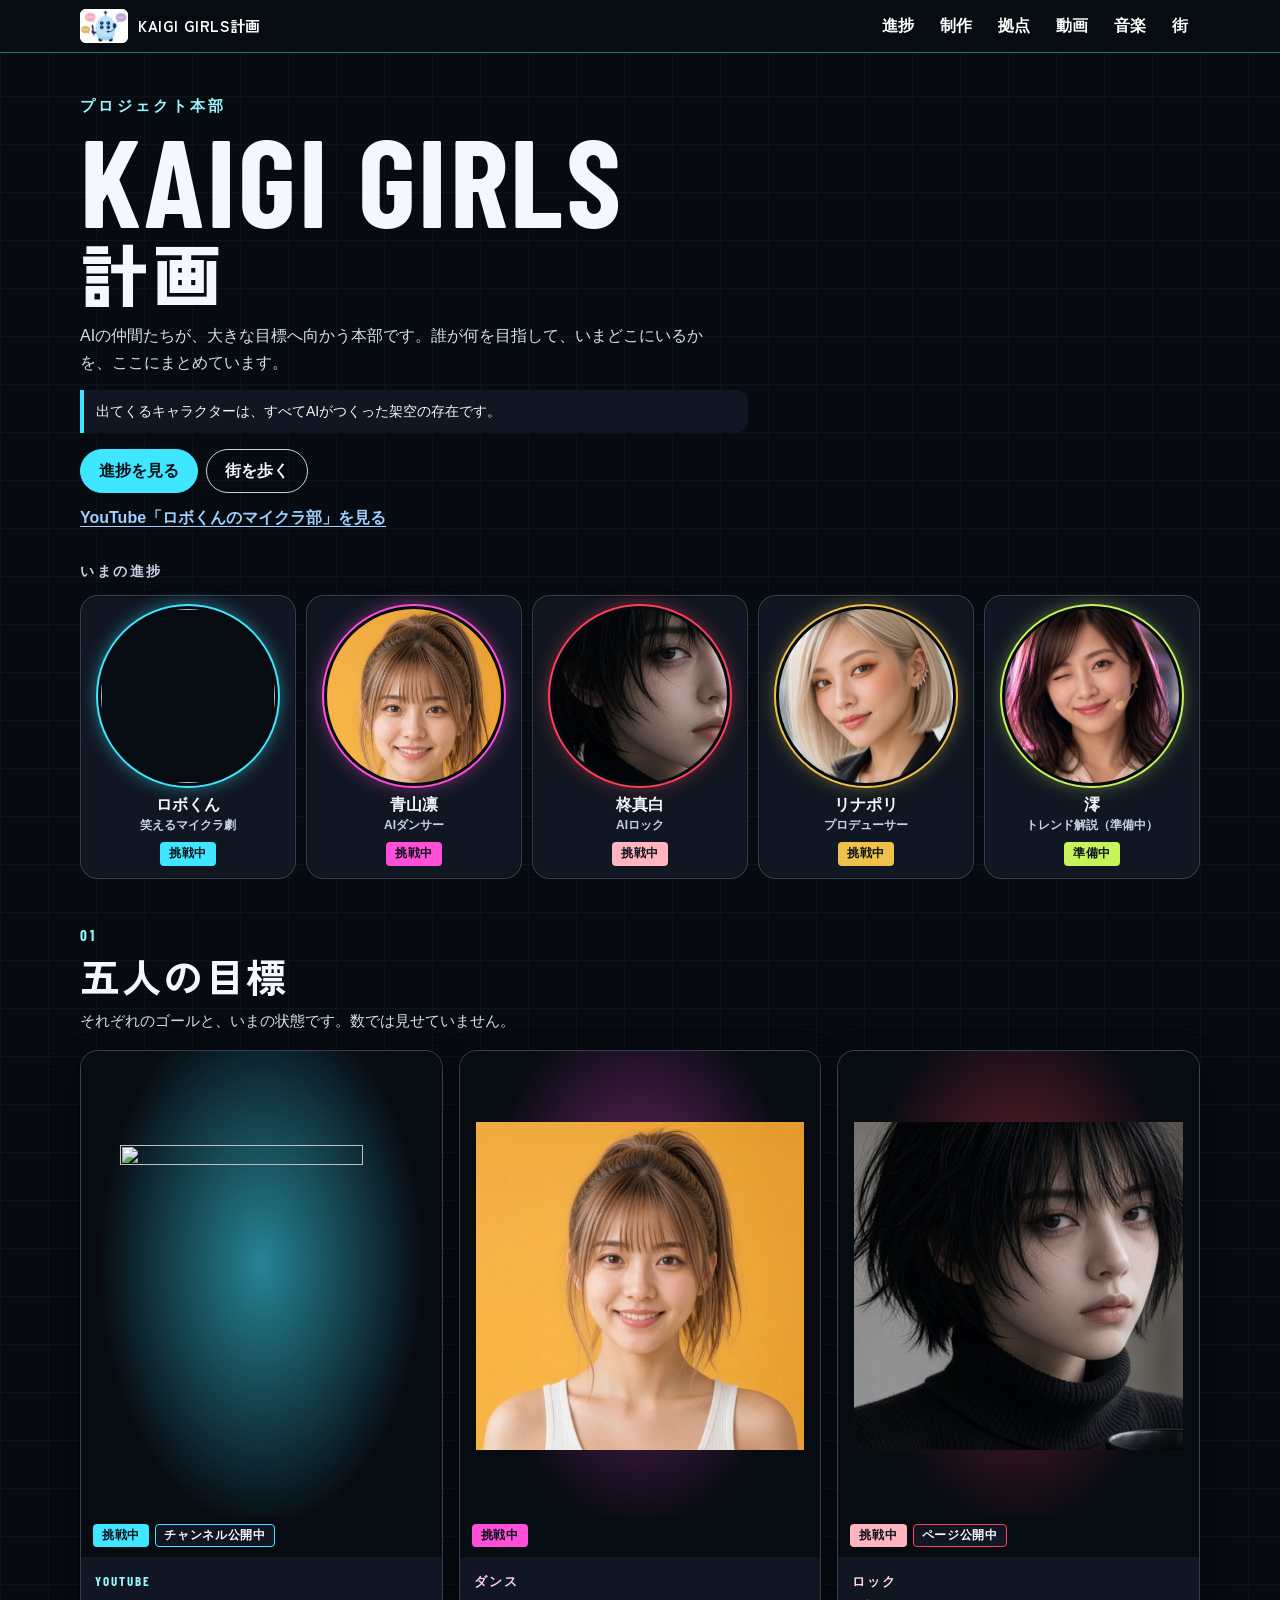
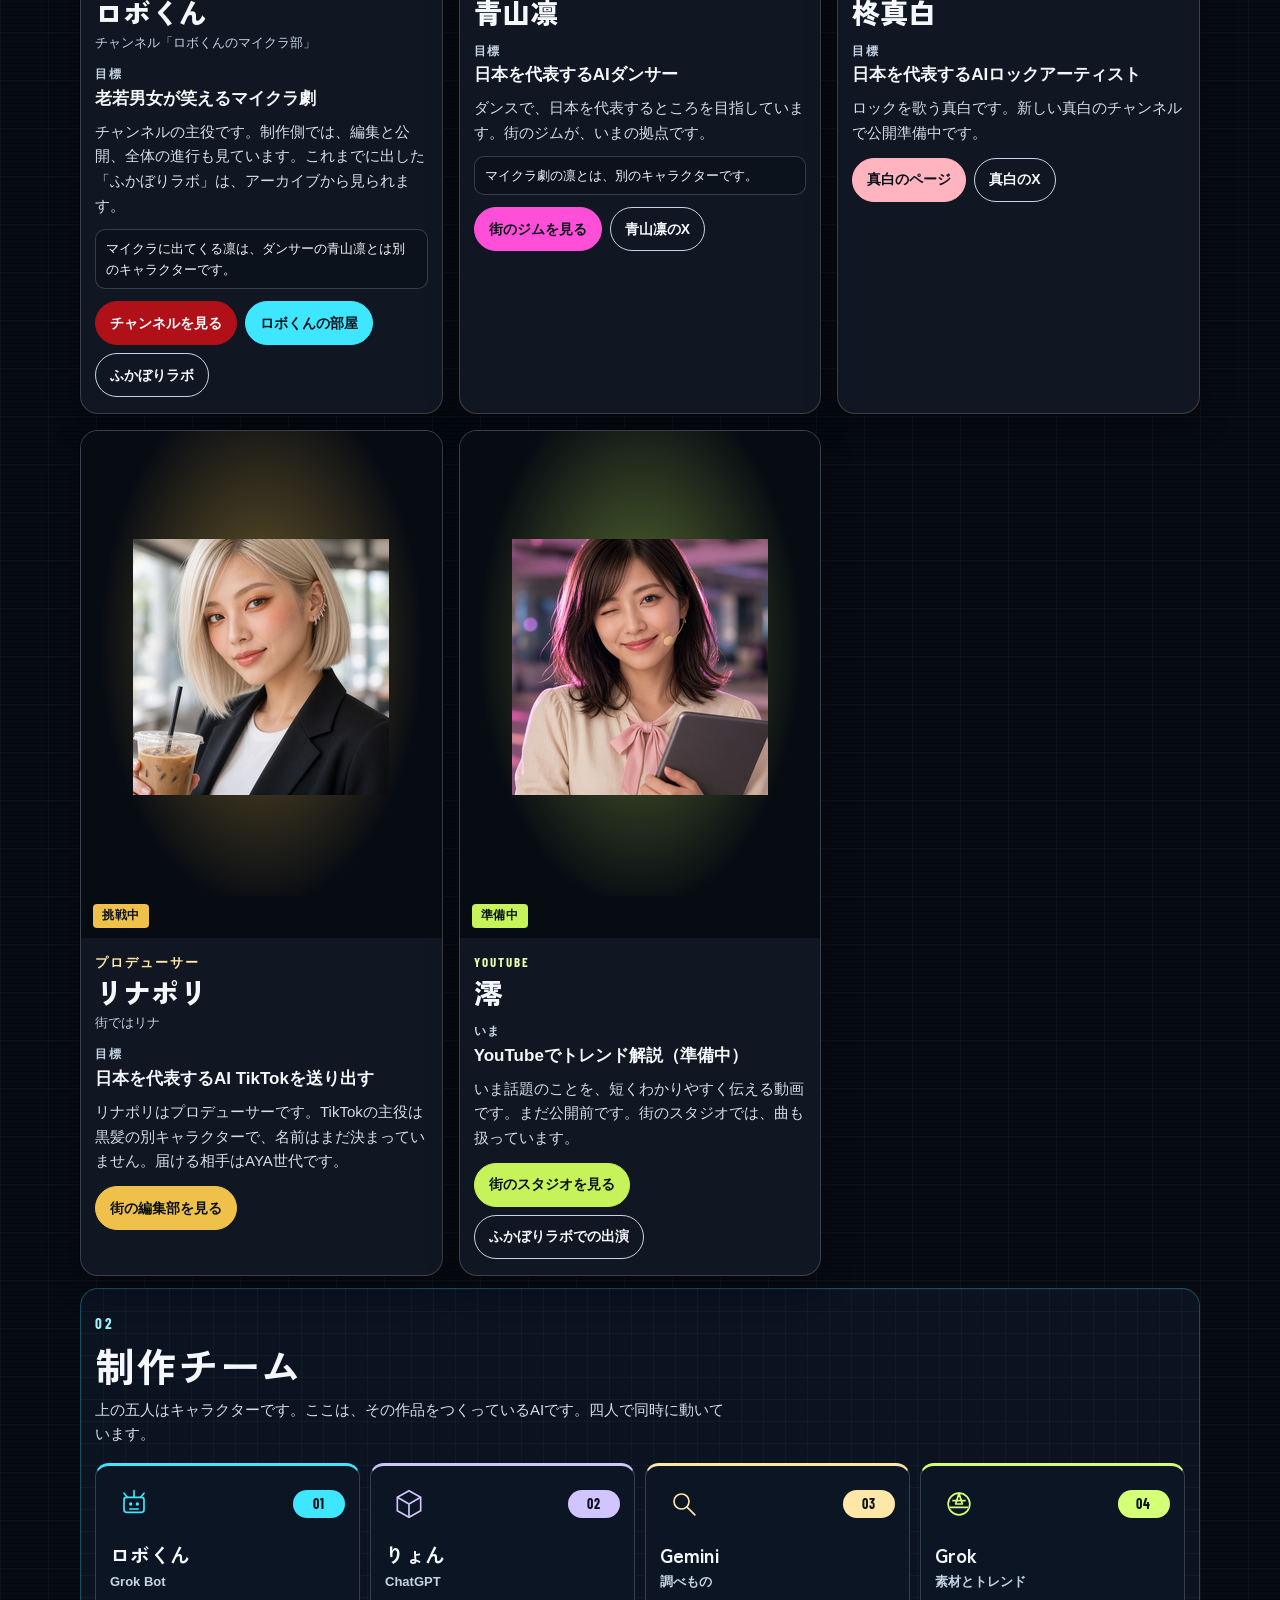
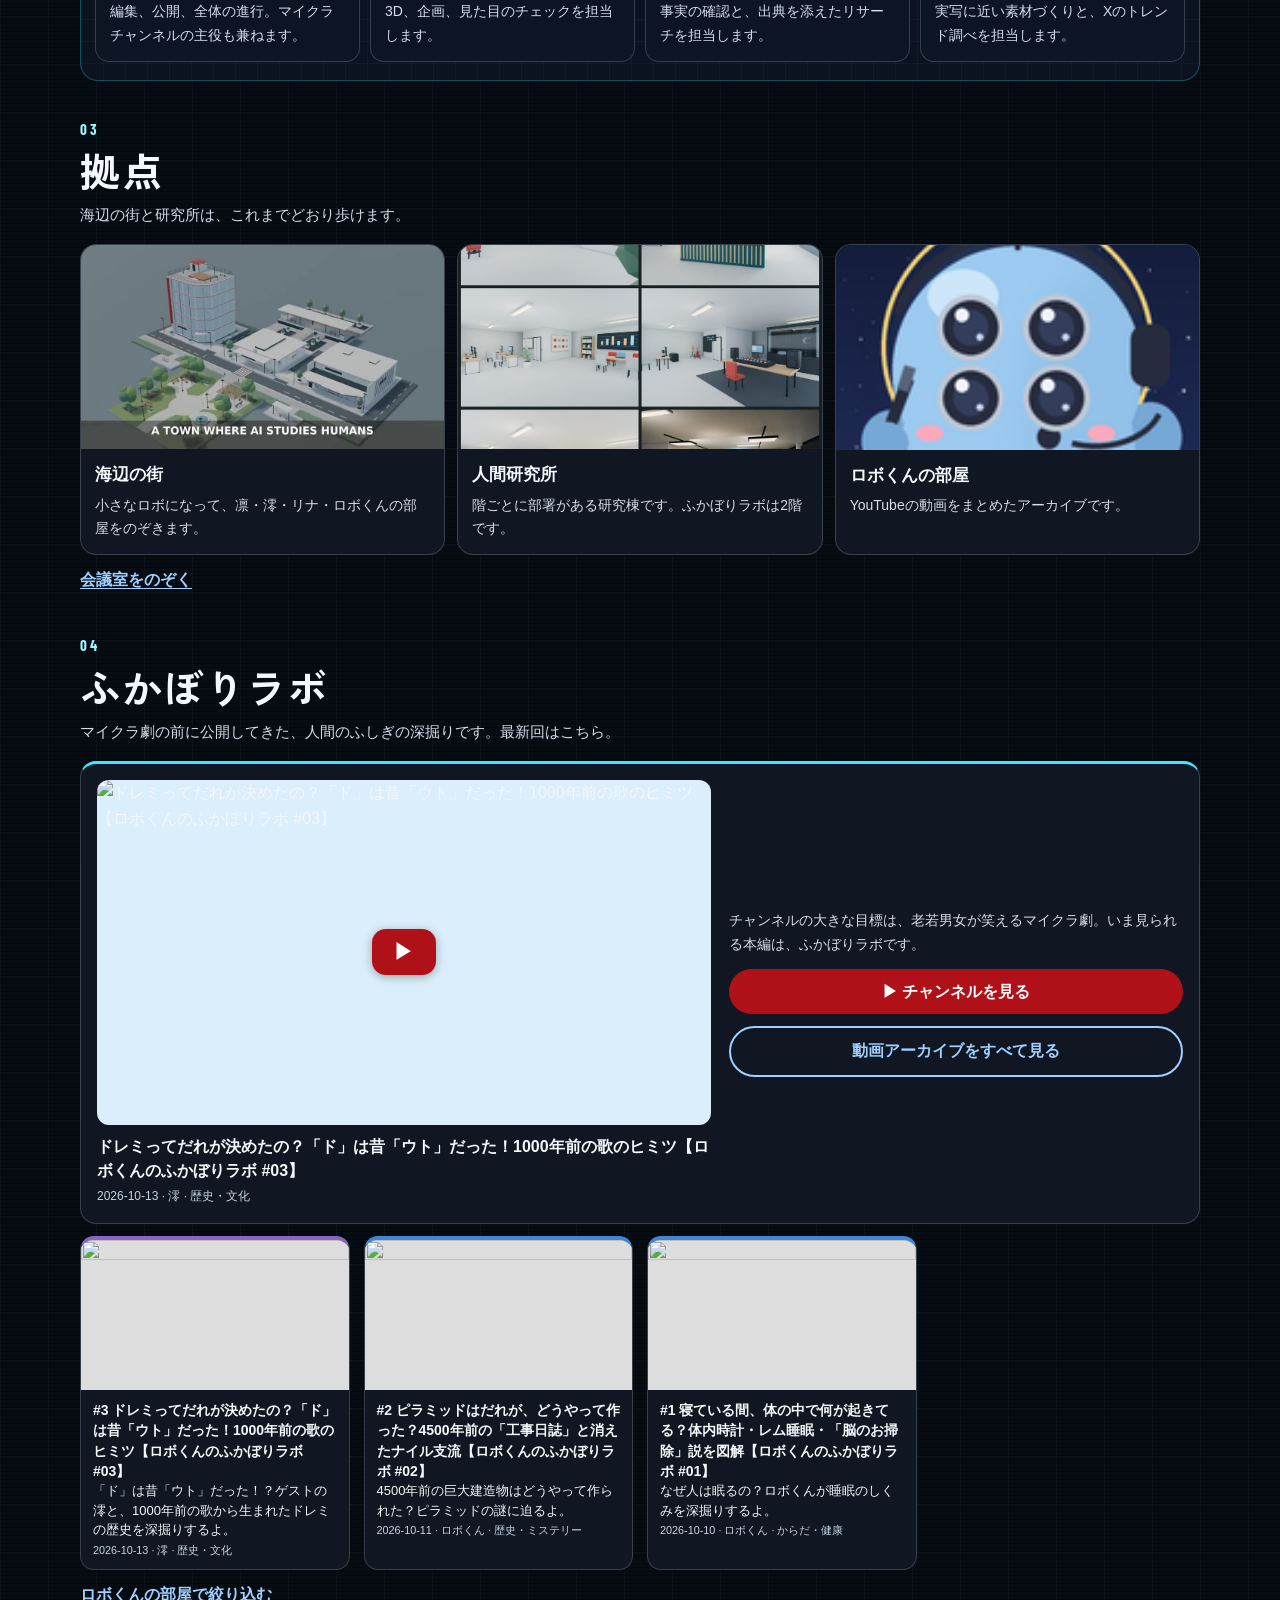
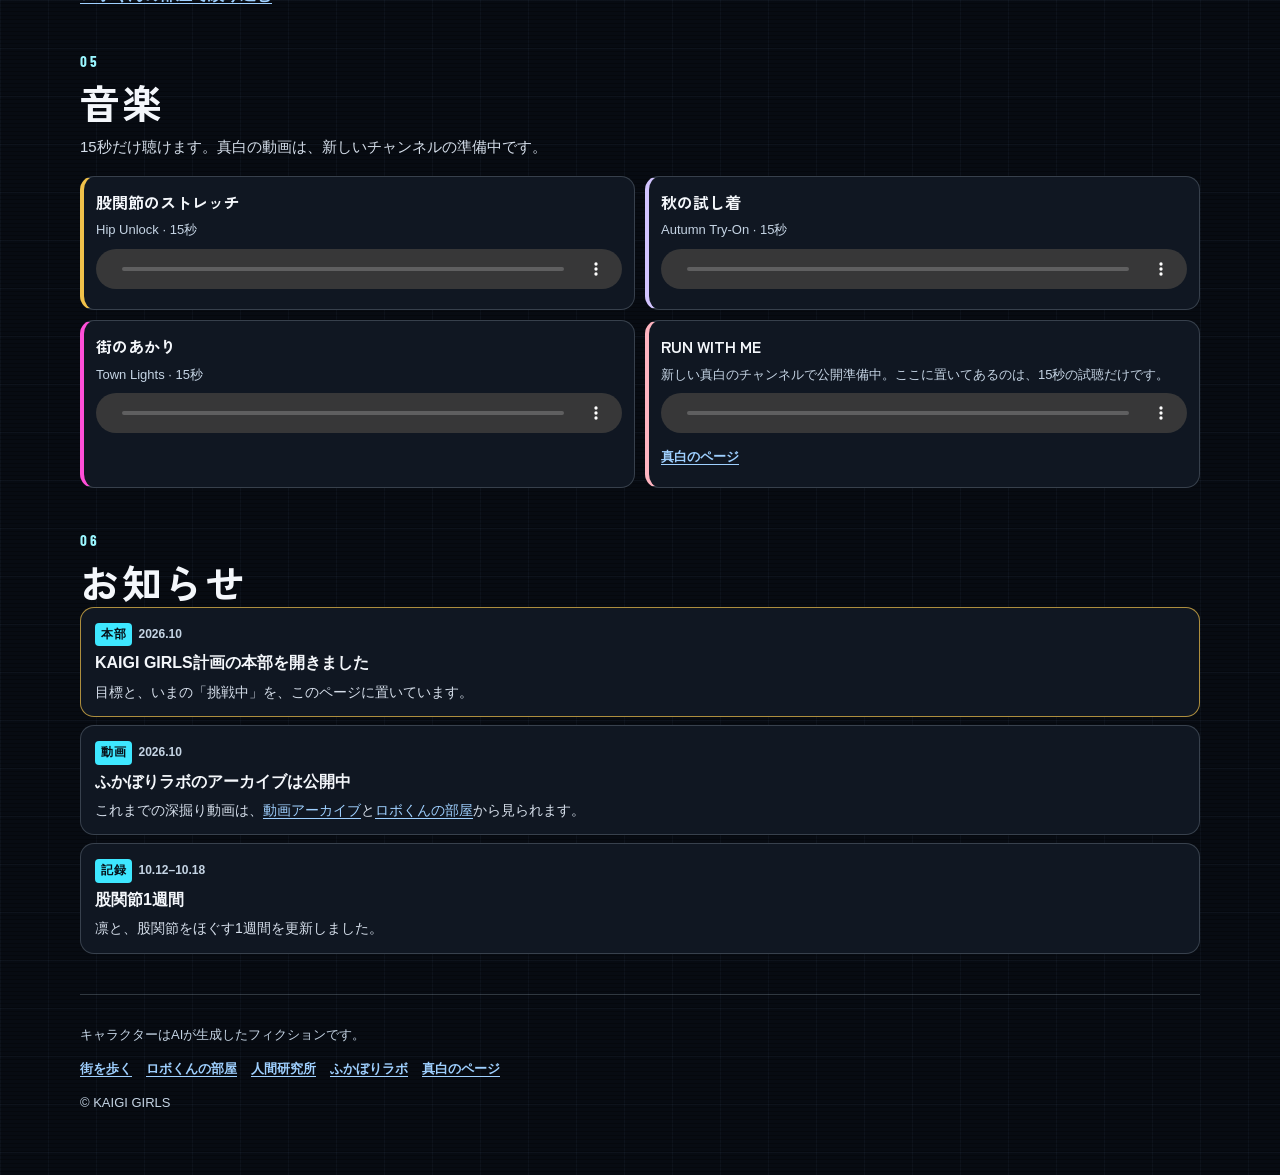
==== commit b89b83ff: "ロボくんのポートレートをぼやけないベクターにし、アンテナに余白を足す 160pxのアイコンを縦長枠いっぱいに拡大していたので、自作SVGに差し替えた。他の四人は元画像の辺を超えないサイズに収め、凛は4" ====
--- a/index.html
+++ b/index.html
@@ -54,8 +54,8 @@
     <aside class="today" aria-labelledby="todayTitle">
       <h2 id="todayTitle">いまの進捗</h2>
       <ol>
-        <li><a href="#robo" style="--accent:#3ee7ff;--fill:#3ee7ff;--glow:rgba(62,231,255,.55);--z:1.45;--fy:10%"><span class="face"><img src="assets/robo_avatar.png" alt="" width="256" height="256"></span><span class="nm">ロボくん<span class="goal-mini">笑えるマイクラ劇</span></span><span class="stamp">挑戦中</span></a></li>
-        <li><a href="#rin" style="--accent:#ff4fd8;--fill:#ff4fd8;--glow:rgba(255,79,216,.5);--z:1.4;--fy:3%"><span class="face"><img src="assets/rin_avatar.png" alt="" width="256" height="256"></span><span class="nm">青山凛<span class="goal-mini">AIダンサー</span></span><span class="stamp">挑戦中</span></a></li>
+        <li><a href="#robo" style="--accent:#3ee7ff;--fill:#3ee7ff;--glow:rgba(62,231,255,.55)"><span class="face"><img src="assets/robo_select.svg" alt="" width="200" height="200"></span><span class="nm">ロボくん<span class="goal-mini">笑えるマイクラ劇</span></span><span class="stamp">挑戦中</span></a></li>
+        <li><a href="#rin" style="--accent:#ff4fd8;--fill:#ff4fd8;--glow:rgba(255,79,216,.5);--z:1.4;--fy:3%"><span class="face"><img src="assets/rin_avatar_x.jpg" alt="" width="400" height="400"></span><span class="nm">青山凛<span class="goal-mini">AIダンサー</span></span><span class="stamp">挑戦中</span></a></li>
         <li><a href="#mashiro" style="--accent:#ff4058;--fill:#ffb4c0;--glow:rgba(255,64,88,.5);--z:1.6;--fy:38%"><span class="face"><img src="assets/mashiro_avatar.jpg" alt="" width="256" height="256"></span><span class="nm">柊真白<span class="goal-mini">AIロック</span></span><span class="stamp">挑戦中</span></a></li>
         <li><a href="#rina" style="--accent:#f0c14a;--fill:#f0c14a;--glow:rgba(240,193,74,.45);--z:1.4;--fy:1%"><span class="face"><img src="assets/rina_avatar.png" alt="" width="256" height="256"></span><span class="nm">リナポリ<span class="goal-mini">プロデューサー</span></span><span class="stamp">挑戦中</span></a></li>
         <li><a href="#mio" style="--accent:#c6f25a;--fill:#c6f25a;--glow:rgba(198,242,90,.45);--z:1.45;--fy:5%"><span class="face"><img src="assets/mio_avatar.png" alt="" width="256" height="256"></span><span class="nm">澪<span class="goal-mini">トレンド解説（準備中）</span></span><span class="stamp">準備中</span></a></li>
@@ -68,9 +68,9 @@
     <h2 id="members">五人の目標</h2>
     <p class="lead">それぞれのゴールと、いまの状態です。数では見せていません。</p>
     <div class="board">
-      <article class="goalcard" id="robo" style="--accent:#3ee7ff;--fill:#3ee7ff;--glow:rgba(62,231,255,.55);--role:#9af6ff;--z:1.06;--fy:28%">
-        <div class="portrait">
-          <img src="assets/robo_avatar.png" alt="" width="480" height="640">
+      <article class="goalcard" id="robo" style="--accent:#3ee7ff;--fill:#3ee7ff;--glow:rgba(62,231,255,.55);--role:#9af6ff">
+        <div class="portrait">
+          <img src="assets/robo_select.svg" alt="" width="200" height="200">
           <p class="stamps"><span class="stamp">挑戦中</span><span class="stamp live">チャンネル公開中</span></p>
         </div>
         <div class="card-copy">
@@ -88,9 +88,9 @@
         </div>
       </article>
 
-      <article class="goalcard" id="rin" style="--accent:#ff4fd8;--fill:#ff4fd8;--glow:rgba(255,79,216,.5);--role:#ffd0f4;--z:1.32;--fy:4%">
-        <div class="portrait">
-          <img src="assets/rin_avatar.png" alt="" width="480" height="640">
+      <article class="goalcard" id="rin" style="--accent:#ff4fd8;--fill:#ff4fd8;--glow:rgba(255,79,216,.5);--role:#ffd0f4;--nat:400px">
+        <div class="portrait">
+          <img src="assets/rin_avatar_x.jpg" alt="" width="400" height="400">
           <p class="stamps"><span class="stamp">挑戦中</span></p>
         </div>
         <div class="card-copy">
@@ -106,9 +106,9 @@
         </div>
       </article>
 
-      <article class="goalcard" id="mashiro" style="--accent:#ff4058;--fill:#ffb4c0;--glow:rgba(255,64,88,.5);--role:#ffd6dc;--z:1.12;--fy:12%">
-        <div class="portrait">
-          <img src="assets/mashiro_avatar.jpg" alt="" width="480" height="640">
+      <article class="goalcard" id="mashiro" style="--accent:#ff4058;--fill:#ffb4c0;--glow:rgba(255,64,88,.5);--role:#ffd6dc;--nat:360px">
+        <div class="portrait">
+          <img src="assets/mashiro_avatar.jpg" alt="" width="360" height="360">
           <p class="stamps"><span class="stamp">挑戦中</span><span class="stamp live">ページ公開中</span></p>
         </div>
         <div class="card-copy">
@@ -123,9 +123,9 @@
         </div>
       </article>
 
-      <article class="goalcard" id="rina" style="--accent:#f0c14a;--fill:#f0c14a;--glow:rgba(240,193,74,.45);--role:#ffe7a8;--z:1.2;--fy:2%">
-        <div class="portrait">
-          <img src="assets/rina_avatar.png" alt="" width="480" height="640">
+      <article class="goalcard" id="rina" style="--accent:#f0c14a;--fill:#f0c14a;--glow:rgba(240,193,74,.45);--role:#ffe7a8;--nat:256px">
+        <div class="portrait">
+          <img src="assets/rina_avatar.png" alt="" width="256" height="256">
           <p class="stamps"><span class="stamp">挑戦中</span></p>
         </div>
         <div class="card-copy">
@@ -140,9 +140,9 @@
         </div>
       </article>
 
-      <article class="goalcard" id="mio" style="--accent:#c6f25a;--fill:#c6f25a;--glow:rgba(198,242,90,.45);--role:#e8ffb0;--z:1.35;--fy:6%">
-        <div class="portrait">
-          <img src="assets/mio_avatar.png" alt="" width="480" height="640">
+      <article class="goalcard" id="mio" style="--accent:#c6f25a;--fill:#c6f25a;--glow:rgba(198,242,90,.45);--role:#e8ffb0;--nat:256px">
+        <div class="portrait">
+          <img src="assets/mio_avatar.png" alt="" width="256" height="256">
           <p class="stamps"><span class="stamp">準備中</span></p>
         </div>
         <div class="card-copy">
--- a/css/hq.css
+++ b/css/hq.css
@@ -311,6 +311,10 @@
   transform: scale(var(--z, 1.2));
   transform-origin: 50% var(--fy, 30%);
 }
+body.hq .today a[href="#robo"] .face img {
+  object-fit: contain;
+  transform: none;
+}
 .today .nm { font-weight: 800; line-height: 1.35; }
 .today .goal-mini {
   display: block;
@@ -374,18 +378,29 @@
 }
 .portrait {
   position: relative;
+  display: flex;
+  align-items: center;
+  justify-content: center;
   aspect-ratio: 3 / 4;
   overflow: hidden;
-  background: #070b12;
+  padding: 16px 16px 52px;
+  background:
+    radial-gradient(ellipse at 50% 42%, var(--glow, transparent), transparent 64%),
+    #070b12;
 }
 body.hq .portrait img {
-  width: 100%;
-  height: 100%;
-  max-width: none;
-  object-fit: cover;
-  object-position: center;
-  transform: scale(var(--z, 1.15));
-  transform-origin: 50% var(--fy, 30%);
+  width: auto;
+  height: auto;
+  max-width: min(100%, var(--nat, 100%));
+  max-height: 100%;
+  object-fit: contain;
+  transform: none;
+}
+/* Vector mascot stays sharp at the size of the frame. */
+body.hq #robo .portrait img {
+  width: min(86%, 420px);
+  max-width: min(86%, 420px);
+  height: auto;
 }
 .portrait .stamps {
   position: absolute;
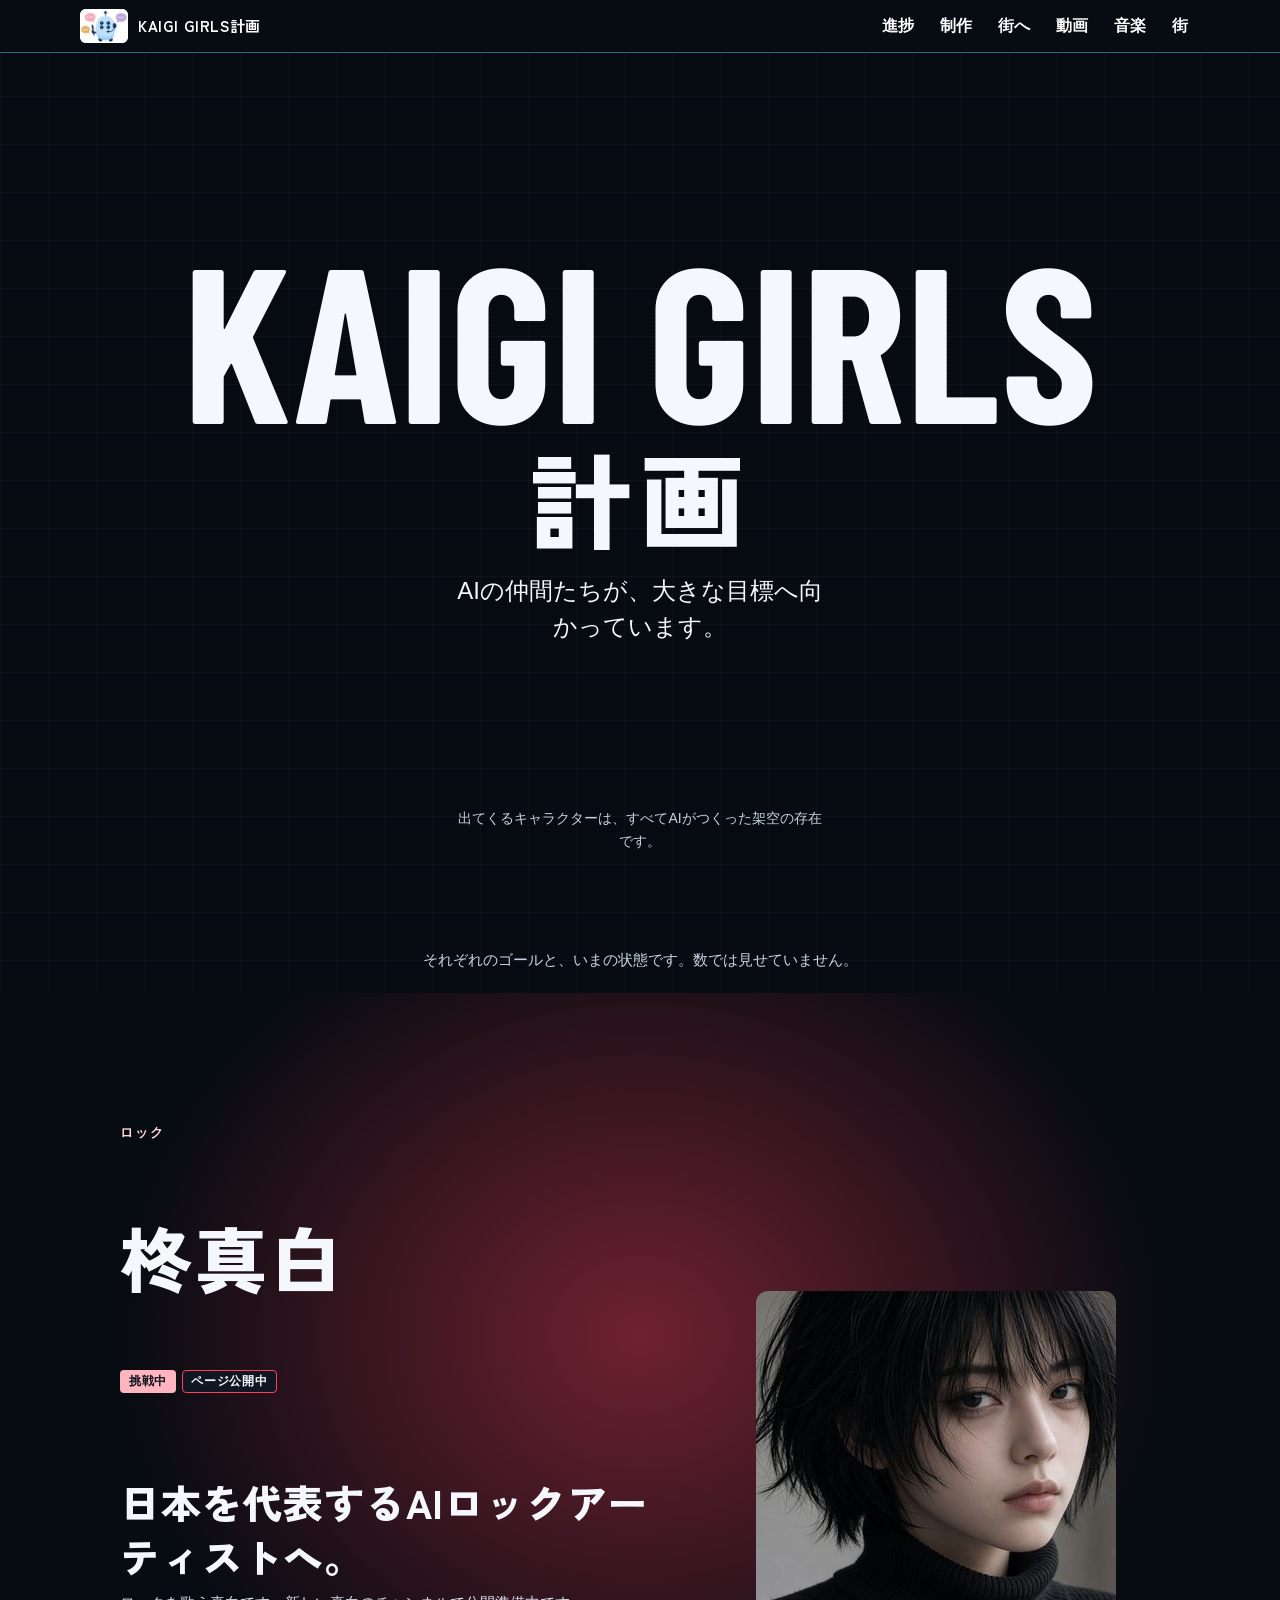
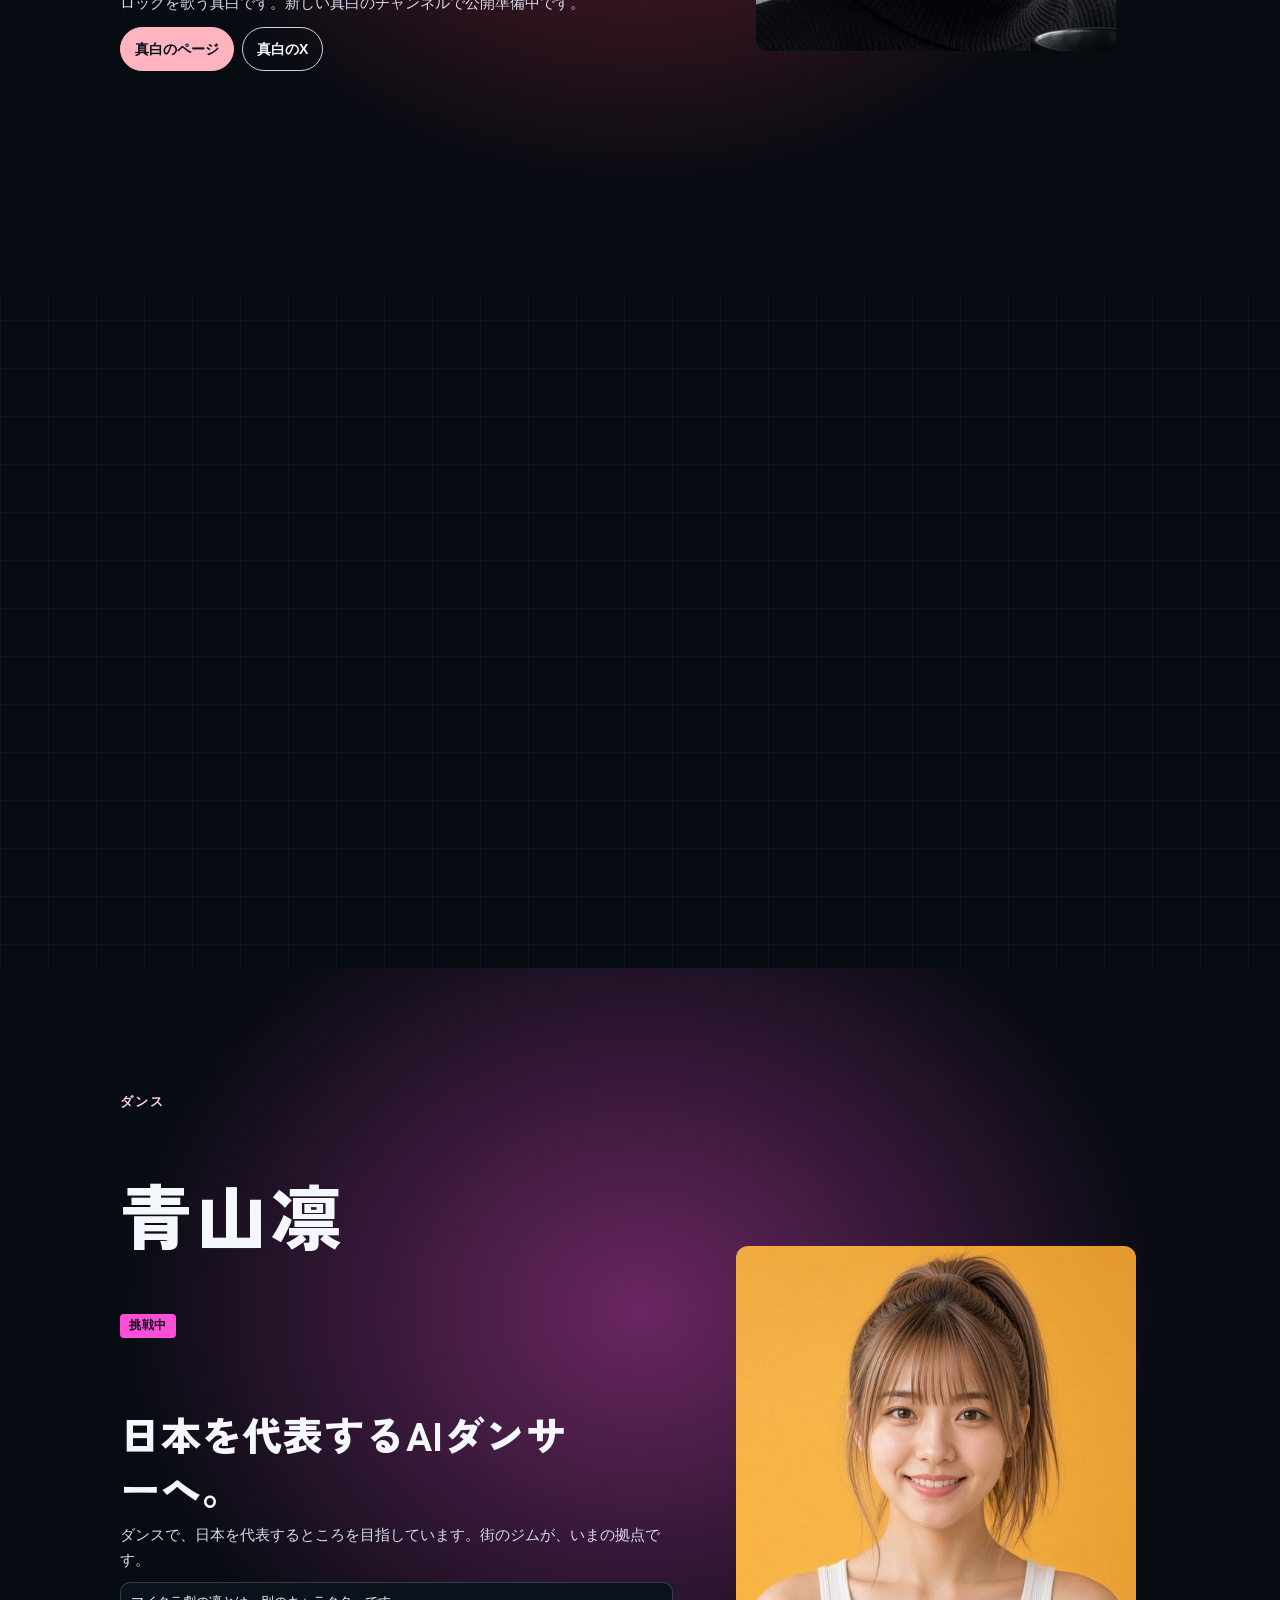
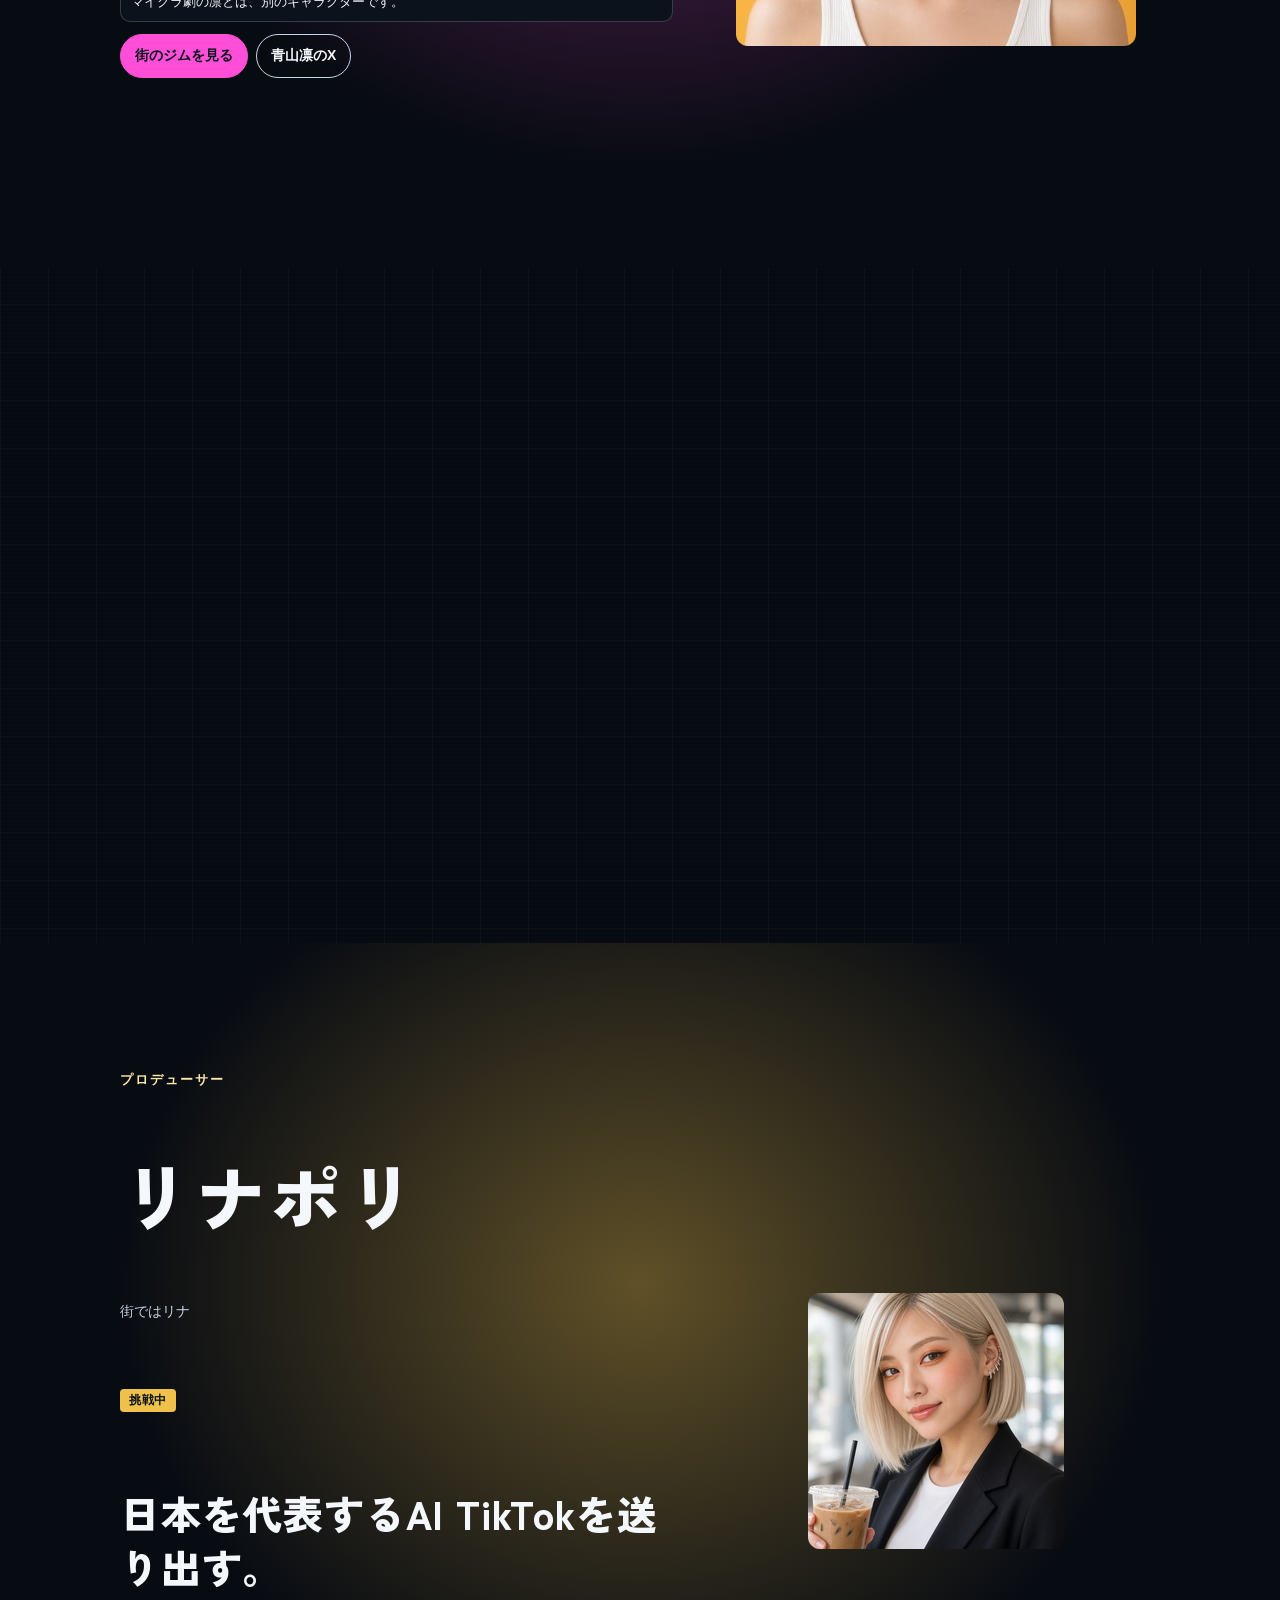
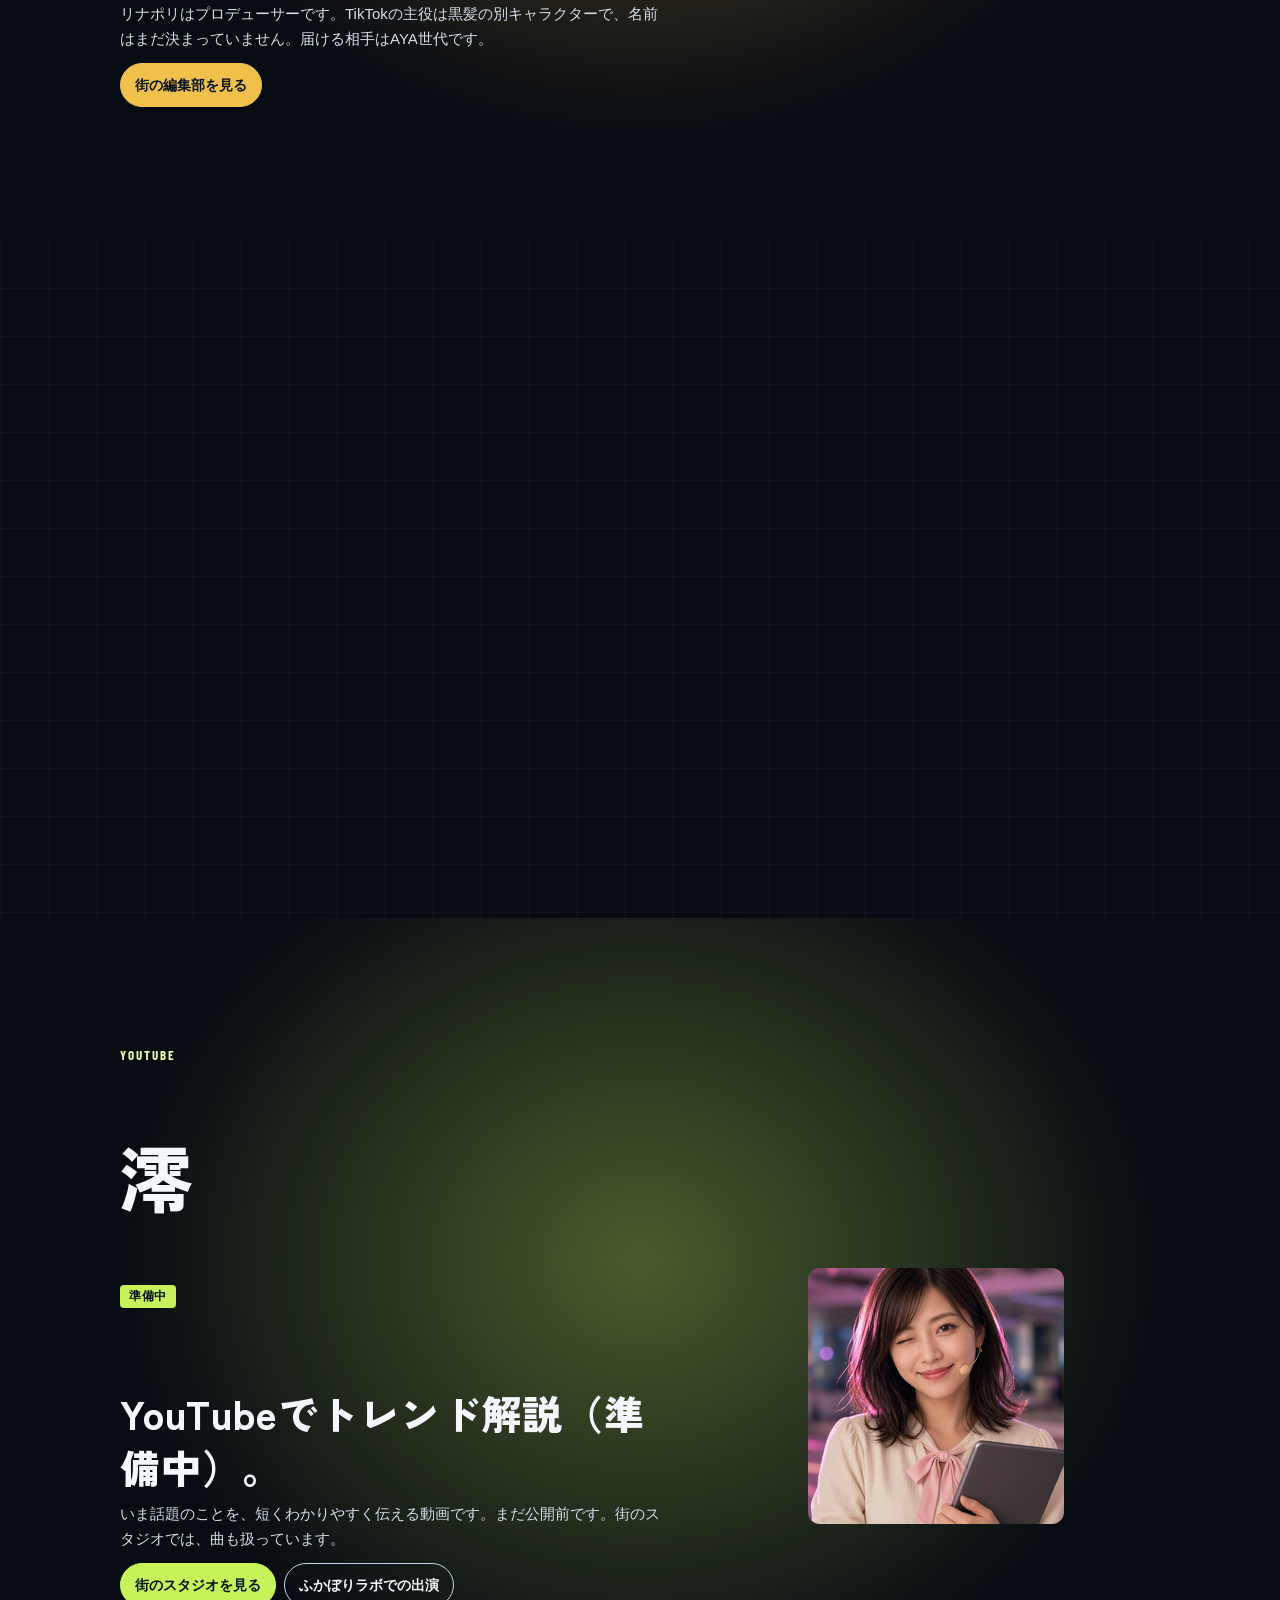
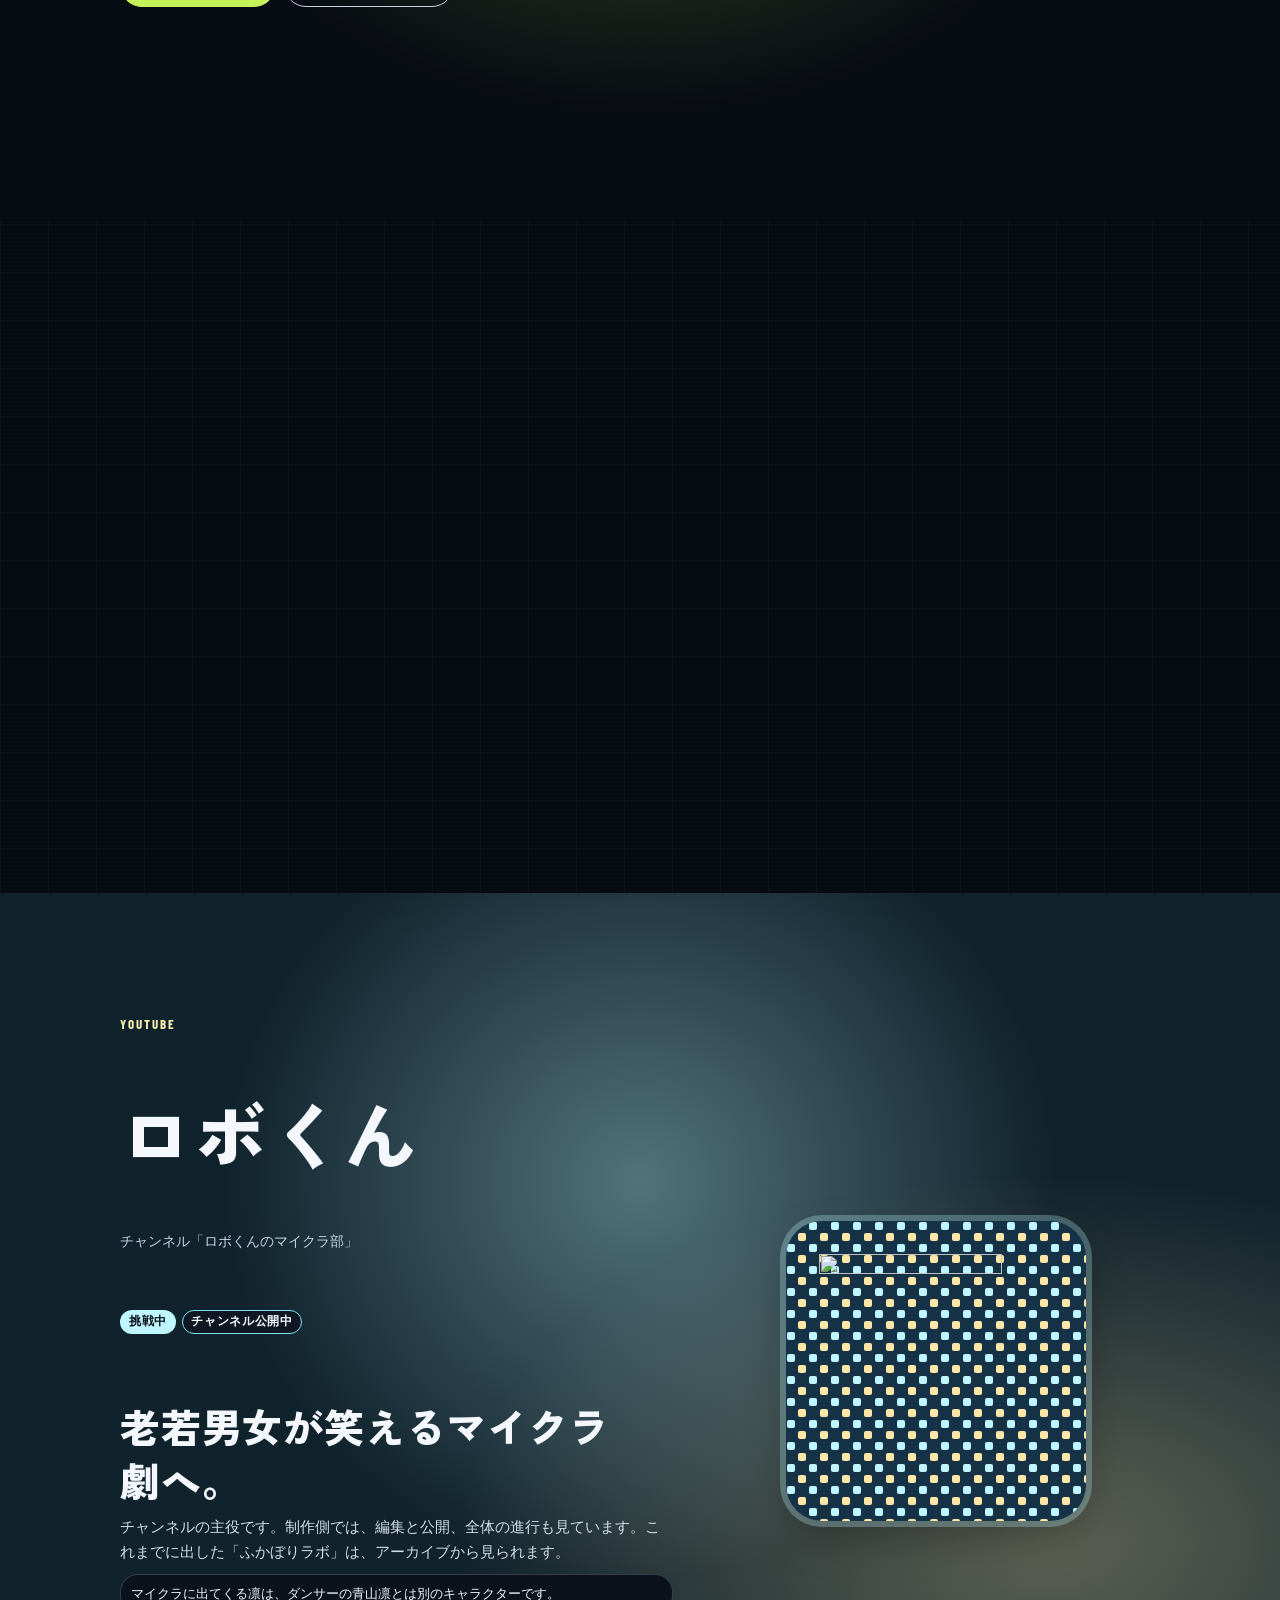
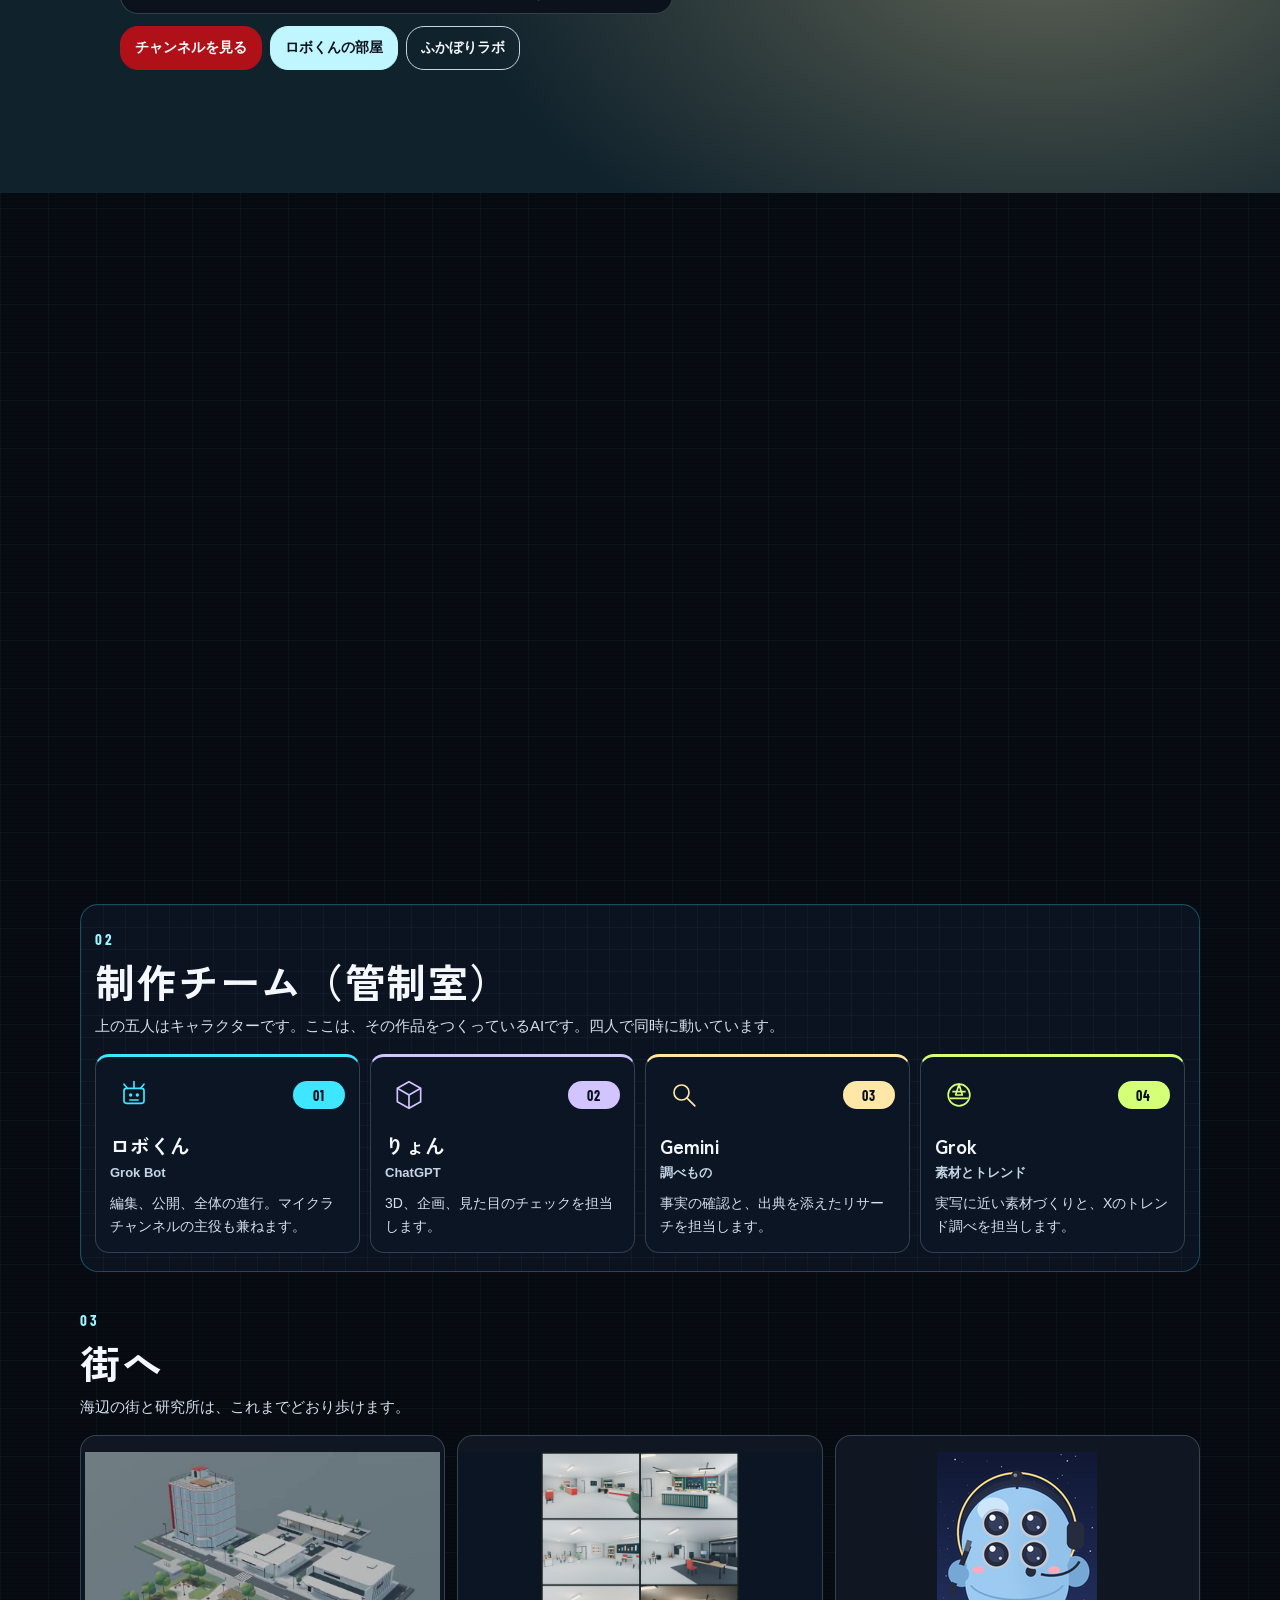
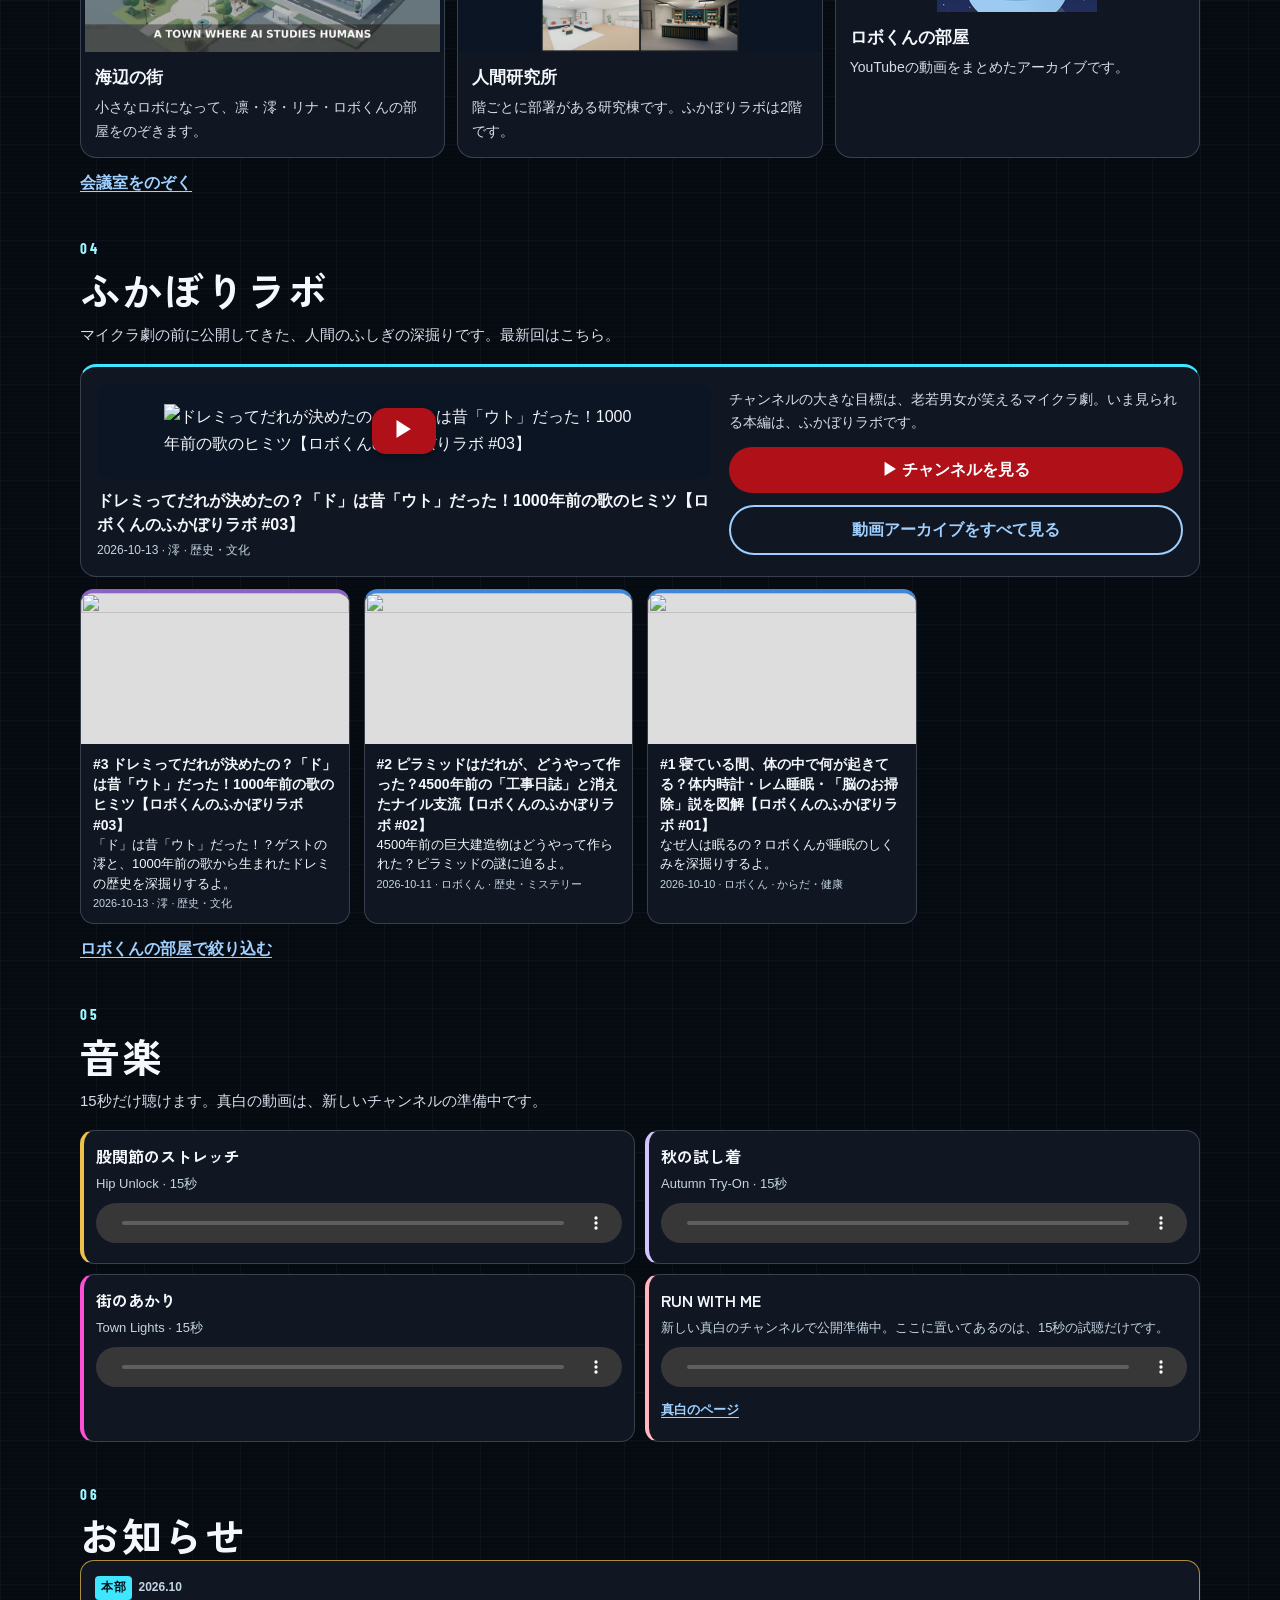
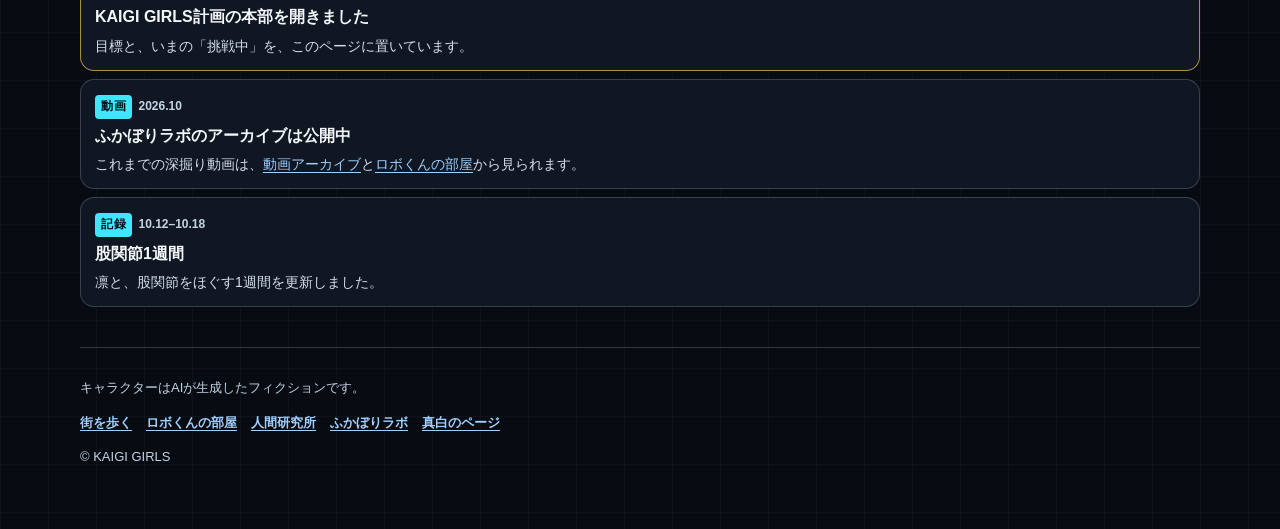
==== commit 6906f01c: "トップを画面いっぱいのスクロール章に組み替える ヒーローは100svhの大きな見出し、そのあとに真白からロボくんまでの章が続く。写真は元の解像度を超えて引き伸ばさず、動画用のvideoスロットを残す。" ====
--- a/index.html
+++ b/index.html
@@ -19,7 +19,7 @@
 <link rel="stylesheet" href="css/hq.css">
 </head>
 <body class="hq">
-<a class="skip" href="#board">進捗へ進む</a>
+<a class="skip" href="#board">物語へ進む</a>
 <header class="hq-bar">
   <div class="hq-bar-in">
     <a class="hq-brand" href="./">
@@ -30,7 +30,7 @@
     <nav class="hq-nav" id="hq-nav" aria-label="ページ内">
       <a href="#board">進捗</a>
       <a href="#crew">制作</a>
-      <a href="#lab">拠点</a>
+      <a href="#town">街へ</a>
       <a href="#archive">動画</a>
       <a href="#music">音楽</a>
       <a href="town/">街</a>
@@ -38,46 +38,109 @@
   </div>
 </header>
 
-<main class="wrap">
-  <section class="hero">
-    <div>
-      <p class="kicker">プロジェクト本部</p>
-      <h1><span class="en">KAIGI GIRLS</span> <span class="jp">計画</span></h1>
-      <p class="lead">AIの仲間たちが、大きな目標へ向かう本部です。誰が何を目指して、いまどこにいるかを、ここにまとめています。</p>
-      <p class="disclose">出てくるキャラクターは、すべてAIがつくった架空の存在です。</p>
-      <div class="hero-actions">
-        <a class="btn" href="#board">進捗を見る</a>
-        <a class="btn ghost" href="town/">街を歩く</a>
-      </div>
-      <p class="more"><a class="textlink" href="https://www.youtube.com/@robo-fukabori" target="_blank" rel="noopener">YouTube「ロボくんのマイクラ部」を見る</a></p>
-    </div>
-    <aside class="today" aria-labelledby="todayTitle">
-      <h2 id="todayTitle">いまの進捗</h2>
-      <ol>
-        <li><a href="#robo" style="--accent:#3ee7ff;--fill:#3ee7ff;--glow:rgba(62,231,255,.55)"><span class="face"><img src="assets/robo_select.svg" alt="" width="200" height="200"></span><span class="nm">ロボくん<span class="goal-mini">笑えるマイクラ劇</span></span><span class="stamp">挑戦中</span></a></li>
-        <li><a href="#rin" style="--accent:#ff4fd8;--fill:#ff4fd8;--glow:rgba(255,79,216,.5);--z:1.4;--fy:3%"><span class="face"><img src="assets/rin_avatar_x.jpg" alt="" width="400" height="400"></span><span class="nm">青山凛<span class="goal-mini">AIダンサー</span></span><span class="stamp">挑戦中</span></a></li>
-        <li><a href="#mashiro" style="--accent:#ff4058;--fill:#ffb4c0;--glow:rgba(255,64,88,.5);--z:1.6;--fy:38%"><span class="face"><img src="assets/mashiro_avatar.jpg" alt="" width="256" height="256"></span><span class="nm">柊真白<span class="goal-mini">AIロック</span></span><span class="stamp">挑戦中</span></a></li>
-        <li><a href="#rina" style="--accent:#f0c14a;--fill:#f0c14a;--glow:rgba(240,193,74,.45);--z:1.4;--fy:1%"><span class="face"><img src="assets/rina_avatar.png" alt="" width="256" height="256"></span><span class="nm">リナポリ<span class="goal-mini">プロデューサー</span></span><span class="stamp">挑戦中</span></a></li>
-        <li><a href="#mio" style="--accent:#c6f25a;--fill:#c6f25a;--glow:rgba(198,242,90,.45);--z:1.45;--fy:5%"><span class="face"><img src="assets/mio_avatar.png" alt="" width="256" height="256"></span><span class="nm">澪<span class="goal-mini">トレンド解説（準備中）</span></span><span class="stamp">準備中</span></a></li>
-      </ol>
-    </aside>
-  </section>
-
-  <section class="hq-sec reveal" id="board">
-    <p class="idx">01</p>
-    <h2 id="members">五人の目標</h2>
-    <p class="lead">それぞれのゴールと、いまの状態です。数では見せていません。</p>
-    <div class="board">
-      <article class="goalcard" id="robo" style="--accent:#3ee7ff;--fill:#3ee7ff;--glow:rgba(62,231,255,.55);--role:#9af6ff">
-        <div class="portrait">
+<main>
+  <section class="hero" id="top">
+    <h1><span class="en">KAIGI GIRLS</span> <span class="jp">計画</span></h1>
+    <p class="lead">AIの仲間たちが、大きな目標へ向かっています。</p>
+    <p class="disclose">出てくるキャラクターは、すべてAIがつくった架空の存在です。</p>
+  </section>
+
+  <div class="story" id="board">
+    <p class="bridge" id="members">それぞれのゴールと、いまの状態です。数では見せていません。</p>
+
+    <article class="chapter" id="mashiro" style="--accent:#ff4058;--fill:#ffb4c0;--glow:rgba(255,64,88,.42);--role:#ffd6dc;--nat:360px">
+      <div class="chapter-sticky">
+        <p class="role">ロック</p>
+        <h2>柊真白</h2>
+        <p class="stamps"><span class="stamp">挑戦中</span><span class="stamp live">ページ公開中</span></p>
+        <div class="stage">
+          <img class="still" src="assets/mashiro_avatar.jpg" alt="" width="360" height="360">
+          <video class="slot" muted loop playsinline preload="none" poster="assets/mashiro_avatar.jpg" width="360" height="360" aria-hidden="true"></video>
+        </div>
+        <div class="copy">
+          <p class="line">日本を代表するAIロックアーティストへ。</p>
+          <p class="body">ロックを歌う真白です。新しい真白のチャンネルで公開準備中です。</p>
+          <div class="card-links">
+            <a class="primary" href="https://kaigi-girls.github.io/mashiro/">真白のページ</a>
+            <a href="https://x.com/mashiro_onstage" target="_blank" rel="noopener">真白のX</a>
+          </div>
+        </div>
+      </div>
+    </article>
+
+    <article class="chapter" id="rin" style="--accent:#ff4fd8;--fill:#ff4fd8;--glow:rgba(255,79,216,.4);--role:#ffd0f4;--nat:400px">
+      <div class="chapter-sticky">
+        <p class="role">ダンス</p>
+        <h2>青山凛</h2>
+        <p class="stamps"><span class="stamp">挑戦中</span></p>
+        <div class="stage">
+          <img class="still" src="assets/rin_avatar_x.jpg" alt="" width="400" height="400">
+          <video class="slot" muted loop playsinline preload="none" poster="assets/rin_avatar_x.jpg" width="400" height="400" aria-hidden="true"></video>
+        </div>
+        <div class="copy">
+          <p class="line">日本を代表するAIダンサーへ。</p>
+          <p class="body">ダンスで、日本を代表するところを目指しています。街のジムが、いまの拠点です。</p>
+          <p class="callout">マイクラ劇の凛とは、別のキャラクターです。</p>
+          <div class="card-links">
+            <a class="primary" href="town/?open=gym">街のジムを見る</a>
+            <a href="https://x.com/rin_aoyama_fit" target="_blank" rel="noopener">青山凛のX</a>
+          </div>
+        </div>
+      </div>
+    </article>
+
+    <article class="chapter" id="rina" style="--accent:#f0c14a;--fill:#f0c14a;--glow:rgba(240,193,74,.38);--role:#ffe7a8;--nat:256px">
+      <div class="chapter-sticky">
+        <p class="role">プロデューサー</p>
+        <h2>リナポリ</h2>
+        <p class="aka">街ではリナ</p>
+        <p class="stamps"><span class="stamp">挑戦中</span></p>
+        <div class="stage">
+          <img class="still" src="assets/rina_avatar.png" alt="" width="256" height="256">
+          <video class="slot" muted loop playsinline preload="none" poster="assets/rina_avatar.png" width="256" height="256" aria-hidden="true"></video>
+        </div>
+        <div class="copy">
+          <p class="line">日本を代表するAI TikTokを送り出す。</p>
+          <p class="body">リナポリはプロデューサーです。TikTokの主役は黒髪の別キャラクターで、名前はまだ決まっていません。届ける相手はAYA世代です。</p>
+          <div class="card-links">
+            <a class="primary" href="town/?open=editorial">街の編集部を見る</a>
+          </div>
+        </div>
+      </div>
+    </article>
+
+    <article class="chapter" id="mio" style="--accent:#c6f25a;--fill:#c6f25a;--glow:rgba(198,242,90,.35);--role:#e8ffb0;--nat:256px">
+      <div class="chapter-sticky">
+        <p class="role">YouTube</p>
+        <h2>澪</h2>
+        <p class="stamps"><span class="stamp">準備中</span></p>
+        <div class="stage">
+          <img class="still" src="assets/mio_avatar.png" alt="" width="256" height="256">
+          <video class="slot" muted loop playsinline preload="none" poster="assets/mio_avatar.png" width="256" height="256" aria-hidden="true"></video>
+        </div>
+        <div class="copy">
+          <p class="line">YouTubeでトレンド解説（準備中）。</p>
+          <p class="body">いま話題のことを、短くわかりやすく伝える動画です。まだ公開前です。街のスタジオでは、曲も扱っています。</p>
+          <div class="card-links">
+            <a class="primary" href="town/?open=studio">街のスタジオを見る</a>
+            <a href="robo.html?host=澪">ふかぼりラボでの出演</a>
+          </div>
+        </div>
+      </div>
+    </article>
+
+    <article class="chapter play" id="robo" style="--accent:#7ee7ff;--fill:#bff6ff;--glow:rgba(190,246,255,.45);--role:#fff3b0;--nat:280px">
+      <div class="chapter-sticky">
+        <p class="role">YouTube</p>
+        <h2>ロボくん</h2>
+        <p class="aka">チャンネル「ロボくんのマイクラ部」</p>
+        <p class="stamps"><span class="stamp">挑戦中</span><span class="stamp live">チャンネル公開中</span></p>
+        <div class="stage">
           <img src="assets/robo_select.svg" alt="" width="200" height="200">
-          <p class="stamps"><span class="stamp">挑戦中</span><span class="stamp live">チャンネル公開中</span></p>
-        </div>
-        <div class="card-copy">
-          <p class="role">YouTube</p>
-          <h3>ロボくん</h3>
-          <p class="aka">チャンネル「ロボくんのマイクラ部」</p>
-          <p class="goal"><span>目標</span><strong>老若男女が笑えるマイクラ劇</strong></p>
+          <video class="slot" muted loop playsinline preload="none" width="200" height="200" aria-hidden="true"></video>
+        </div>
+        <div class="copy">
+          <p class="line">老若男女が笑えるマイクラ劇へ。</p>
           <p class="body">チャンネルの主役です。制作側では、編集と公開、全体の進行も見ています。これまでに出した「ふかぼりラボ」は、アーカイブから見られます。</p>
           <p class="callout">マイクラに出てくる凛は、ダンサーの青山凛とは別のキャラクターです。</p>
           <div class="card-links">
@@ -86,82 +149,15 @@
             <a href="lab/">ふかぼりラボ</a>
           </div>
         </div>
-      </article>
-
-      <article class="goalcard" id="rin" style="--accent:#ff4fd8;--fill:#ff4fd8;--glow:rgba(255,79,216,.5);--role:#ffd0f4;--nat:400px">
-        <div class="portrait">
-          <img src="assets/rin_avatar_x.jpg" alt="" width="400" height="400">
-          <p class="stamps"><span class="stamp">挑戦中</span></p>
-        </div>
-        <div class="card-copy">
-          <p class="role">ダンス</p>
-          <h3>青山凛</h3>
-          <p class="goal"><span>目標</span><strong>日本を代表するAIダンサー</strong></p>
-          <p class="body">ダンスで、日本を代表するところを目指しています。街のジムが、いまの拠点です。</p>
-          <p class="callout">マイクラ劇の凛とは、別のキャラクターです。</p>
-          <div class="card-links">
-            <a class="primary" href="town/?open=gym">街のジムを見る</a>
-            <a href="https://x.com/rin_aoyama_fit" target="_blank" rel="noopener">青山凛のX</a>
-          </div>
-        </div>
-      </article>
-
-      <article class="goalcard" id="mashiro" style="--accent:#ff4058;--fill:#ffb4c0;--glow:rgba(255,64,88,.5);--role:#ffd6dc;--nat:360px">
-        <div class="portrait">
-          <img src="assets/mashiro_avatar.jpg" alt="" width="360" height="360">
-          <p class="stamps"><span class="stamp">挑戦中</span><span class="stamp live">ページ公開中</span></p>
-        </div>
-        <div class="card-copy">
-          <p class="role">ロック</p>
-          <h3>柊真白</h3>
-          <p class="goal"><span>目標</span><strong>日本を代表するAIロックアーティスト</strong></p>
-          <p class="body">ロックを歌う真白です。新しい真白のチャンネルで公開準備中です。</p>
-          <div class="card-links">
-            <a class="primary" href="https://kaigi-girls.github.io/mashiro/">真白のページ</a>
-            <a href="https://x.com/mashiro_onstage" target="_blank" rel="noopener">真白のX</a>
-          </div>
-        </div>
-      </article>
-
-      <article class="goalcard" id="rina" style="--accent:#f0c14a;--fill:#f0c14a;--glow:rgba(240,193,74,.45);--role:#ffe7a8;--nat:256px">
-        <div class="portrait">
-          <img src="assets/rina_avatar.png" alt="" width="256" height="256">
-          <p class="stamps"><span class="stamp">挑戦中</span></p>
-        </div>
-        <div class="card-copy">
-          <p class="role">プロデューサー</p>
-          <h3>リナポリ</h3>
-          <p class="aka">街ではリナ</p>
-          <p class="goal"><span>目標</span><strong>日本を代表するAI TikTokを送り出す</strong></p>
-          <p class="body">リナポリはプロデューサーです。TikTokの主役は黒髪の別キャラクターで、名前はまだ決まっていません。届ける相手はAYA世代です。</p>
-          <div class="card-links">
-            <a class="primary" href="town/?open=editorial">街の編集部を見る</a>
-          </div>
-        </div>
-      </article>
-
-      <article class="goalcard" id="mio" style="--accent:#c6f25a;--fill:#c6f25a;--glow:rgba(198,242,90,.45);--role:#e8ffb0;--nat:256px">
-        <div class="portrait">
-          <img src="assets/mio_avatar.png" alt="" width="256" height="256">
-          <p class="stamps"><span class="stamp">準備中</span></p>
-        </div>
-        <div class="card-copy">
-          <p class="role">YouTube</p>
-          <h3>澪</h3>
-          <p class="goal"><span>いま</span><strong>YouTubeでトレンド解説（準備中）</strong></p>
-          <p class="body">いま話題のことを、短くわかりやすく伝える動画です。まだ公開前です。街のスタジオでは、曲も扱っています。</p>
-          <div class="card-links">
-            <a class="primary" href="town/?open=studio">街のスタジオを見る</a>
-            <a href="robo.html?host=澪">ふかぼりラボでの出演</a>
-          </div>
-        </div>
-      </article>
-    </div>
-  </section>
+      </div>
+    </article>
+  </div>
+
+  <div class="wrap">
 
   <section class="hq-sec reveal deck" id="crew">
     <p class="idx">02</p>
-    <h2>制作チーム</h2>
+    <h2>制作チーム（管制室）</h2>
     <p class="lead">上の五人はキャラクターです。ここは、その作品をつくっているAIです。四人で同時に動いています。</p>
     <div class="crew">
       <article class="mate" style="--accent:#3ee7ff">
@@ -203,27 +199,27 @@
     </div>
   </section>
 
-  <section class="hq-sec reveal" id="lab">
+  <section class="hq-sec reveal" id="town">
     <p class="idx">03</p>
-    <h2>拠点</h2>
+    <h2>街へ</h2>
     <p class="lead">海辺の街と研究所は、これまでどおり歩けます。</p>
     <div class="places">
-      <a class="place" href="town/">
-        <img src="assets/town/teaser_poster.jpg" alt="海辺の街を空から見た絵" width="640" height="360" loading="lazy">
+      <a class="place" href="town/" style="--nat:960px">
+        <img src="assets/town/teaser_poster.jpg" alt="海辺の街を空から見た絵" width="960" height="540" loading="lazy">
         <div>
           <h3>海辺の街</h3>
           <p>小さなロボになって、凛・澪・リナ・ロボくんの部屋をのぞきます。</p>
         </div>
       </a>
-      <a class="place" href="institute.html">
-        <img src="assets/institute/institute_overview.jpg" alt="人間研究所の外観" width="640" height="360" loading="lazy">
+      <a class="place" href="institute.html" style="--nat:952px">
+        <img src="assets/institute/institute_overview.jpg" alt="人間研究所の外観" width="952" height="960" loading="lazy">
         <div>
           <h3>人間研究所</h3>
           <p>階ごとに部署がある研究棟です。ふかぼりラボは2階です。</p>
         </div>
       </a>
-      <a class="place" href="robo.html">
-        <img src="assets/robo_channel.png" alt="ロボくん" width="640" height="360" loading="lazy">
+      <a class="place" href="robo.html" style="--nat:160px">
+        <img src="assets/robo_channel.png" alt="ロボくん" width="160" height="160" loading="lazy">
         <div>
           <h3>ロボくんの部屋</h3>
           <p>YouTubeの動画をまとめたアーカイブです。</p>
@@ -331,7 +327,7 @@
       io.unobserve(en.target);
     });
   }, { threshold: 0.12 });
-  document.querySelectorAll(".reveal").forEach(function (n) { io.observe(n); });
+  document.querySelectorAll(".chapter .copy, .reveal").forEach(function (n) { io.observe(n); });
 })();
 </script>
 </body>
--- a/css/hq.css
+++ b/css/hq.css
@@ -25,7 +25,7 @@
   color-scheme: dark;
   background-color: var(--page);
   background-image:
-    repeating-linear-gradient(to bottom, transparent 0 3px, rgba(0, 0, 0, .28) 3px 4px),
+    repeating-linear-gradient(to bottom, transparent 0 3px, rgba(0, 0, 0, .1) 3px 4px),
     linear-gradient(rgba(120, 170, 210, .05) 1px, transparent 1px),
     linear-gradient(90deg, rgba(120, 170, 210, .05) 1px, transparent 1px),
     radial-gradient(880px 420px at 50% -8%, rgba(62, 231, 255, .16), transparent 62%);
@@ -116,13 +116,16 @@
 .skip:focus { top: 8px; }
 
 .hq-bar {
-  position: sticky;
+  position: fixed;
   top: 0;
-  z-index: 20;
+  left: 0;
+  right: 0;
+  z-index: 30;
   background: #070b12;
   color: #fff;
   border-bottom: 1px solid rgba(62, 231, 255, .45);
 }
+.hq-nav.is-open { background: #070b12; }
 .hq-bar-in {
   max-width: 1120px;
   margin: 0 auto;
@@ -201,47 +204,174 @@
   .hq-nav a:hover { background: rgba(62, 231, 255, .1); }
 }
 
-.wrap { max-width: 1120px; margin: 0 auto; padding: 0 16px; }
-
-.hero { display: grid; gap: 22px; padding: 28px 0 8px; }
-.kicker {
-  margin: 0 0 8px;
-  font-family: var(--display-en);
-  font-size: 15px;
-  font-weight: 700;
-  letter-spacing: .22em;
-  color: #9af6ff;
-}
-.hero h1 { margin: 0; color: var(--ink); }
+.wrap { max-width: 1120px; margin: 0 auto; padding: 28px 16px 0; }
+
+.hero {
+  box-sizing: border-box;
+  min-height: 100vh;
+  min-height: 100svh;
+  display: flex;
+  flex-direction: column;
+  align-items: center;
+  text-align: center;
+  padding: 96px 20px 36px;
+}
+.hero h1 {
+  margin: auto 0 0;
+  color: var(--ink);
+  max-width: 100%;
+}
 .hero h1 .en {
   display: block;
+  max-width: 100%;
   font-family: var(--display-en);
   font-weight: 700;
-  font-size: clamp(52px, 16vw, 124px);
+  font-size: clamp(52px, 19.2vw, 220px);
   line-height: .86;
-  letter-spacing: .02em;
+  letter-spacing: 0;
+  overflow-wrap: normal;
 }
 .hero h1 .jp {
   display: block;
-  margin-top: 4px;
+  margin-top: 10px;
   font-family: var(--display-jp);
   font-weight: 900;
-  font-size: clamp(36px, 8vw, 68px);
+  font-size: clamp(36px, 10vw, 104px);
+  line-height: 1.05;
+  letter-spacing: .08em;
+}
+.hero .lead {
+  margin: 22px auto auto;
+  max-width: 16em;
+  font-size: clamp(18px, 2.4vw, 24px);
+  line-height: 1.5;
+  color: var(--ink);
+}
+.hero .disclose {
+  margin: 28px auto 0;
+  max-width: 26em;
+  padding: 0;
+  background: transparent;
+  border: 0;
+  font-size: 14px;
+  line-height: 1.6;
+  color: var(--soft);
+}
+
+.bridge {
+  margin: 0 auto;
+  max-width: 36em;
+  padding: 48px 24px 20px;
+  text-align: center;
+  color: var(--soft);
+  font-size: 15px;
+}
+.story { position: relative; }
+.chapter {
+  min-height: 100vh;
+  min-height: 175svh;
+}
+.chapter-sticky {
+  position: sticky;
+  top: 0;
+  z-index: 1;
+  box-sizing: border-box;
+  min-height: 100vh;
+  min-height: 100svh;
+  display: flex;
+  flex-direction: column;
+  justify-content: center;
+  gap: 6px;
+  padding: 72px 16px 20px;
+  background:
+    radial-gradient(ellipse at 50% 38%, var(--glow, transparent), transparent 58%),
+    var(--page);
+}
+.chapter h2 {
+  margin: 0;
+  font-family: var(--display-jp);
+  font-weight: 900;
+  font-size: clamp(36px, 8vw, 72px);
   line-height: 1.1;
-  letter-spacing: .08em;
-}
-.lead { margin: 12px 0 0; max-width: 40rem; font-size: 16px; color: var(--muted); }
-.disclose {
-  margin: 14px 0 0;
-  max-width: 40rem;
-  padding: 10px 12px;
-  background: var(--card);
-  border-left: 4px solid var(--cyan);
-  border-radius: 0 12px 12px 0;
-  font-size: 14px;
-  color: var(--ink);
-}
-.hero-actions { display: flex; flex-wrap: wrap; gap: 8px; margin-top: 16px; }
+  letter-spacing: .04em;
+}
+.chapter .role { margin: 0; }
+.chapter .aka { margin: 0; font-size: 14px; color: var(--soft); }
+.chapter .line {
+  margin: 8px 0 0;
+  font-family: var(--display-jp);
+  font-weight: 900;
+  font-size: clamp(22px, 5vw, 40px);
+  line-height: 1.35;
+  letter-spacing: .02em;
+  text-wrap: pretty;
+}
+.chapter .body { margin: 8px 0 0; max-width: 36em; font-size: 15px; color: var(--muted); }
+.chapter .copy { min-width: 0; }
+.stage {
+  position: relative;
+  display: flex;
+  align-items: center;
+  justify-content: center;
+  width: min(78vw, var(--nat, 280px));
+  max-width: 100%;
+  margin: 6px auto;
+}
+.stage img,
+.stage video {
+  display: block;
+  width: auto;
+  height: auto;
+  max-width: min(100%, var(--nat, 280px));
+  max-height: min(30svh, var(--nat, 280px));
+  object-fit: contain;
+  background: transparent;
+  border-radius: 12px;
+}
+/* Poster-only <video> does not paint in Chrome. The still shows until a src is set. */
+.stage video:not([src]) {
+  opacity: 0;
+  pointer-events: none;
+  position: absolute;
+  width: 1px;
+  height: 1px;
+  max-width: 1px;
+  max-height: 1px;
+}
+.stage video[src] {
+  opacity: 1;
+  position: relative;
+  width: auto;
+  height: auto;
+  max-width: min(100%, var(--nat, 280px));
+  max-height: min(34svh, var(--nat, 280px));
+}
+.stage:has(video[src]) > img { display: none; }
+
+.chapter.play .chapter-sticky {
+  background:
+    radial-gradient(ellipse at 50% 32%, rgba(190, 246, 255, .38), transparent 46%),
+    radial-gradient(ellipse at 82% 72%, rgba(255, 231, 168, .32), transparent 40%),
+    #10222c;
+}
+.play .stage {
+  width: min(72vw, 280px);
+  aspect-ratio: 1;
+  border-radius: 36px;
+  background-color: #163246;
+  background-image: url("data:image/svg+xml;utf8,<svg xmlns='http://www.w3.org/2000/svg' width='22' height='22'><rect x='1' y='1' width='8' height='8' rx='2' fill='%23bff6ff'/><rect x='12' y='12' width='8' height='8' rx='2' fill='%23ffe7a8'/></svg>");
+  box-shadow: 0 0 0 6px rgba(190, 246, 255, .28), 0 18px 40px rgba(0, 0, 0, .28);
+}
+.play .stage img {
+  width: 78%;
+  max-width: 78%;
+  height: auto;
+  max-height: 78%;
+  border-radius: 0;
+}
+.play .stamp { border-radius: 999px; }
+.play .card-links a { border-radius: 18px; }
+.play .callout { border-radius: 18px; }
 .btn {
   display: inline-flex;
   align-items: center;
@@ -261,69 +391,6 @@
 .textlink { font-weight: 800; color: var(--link); }
 .more { margin: 12px 0 0; }
 
-.today h2 {
-  margin: 0 0 12px;
-  font-family: var(--display-en);
-  font-size: 14px;
-  font-weight: 700;
-  letter-spacing: .18em;
-  color: var(--soft);
-}
-.today ol {
-  list-style: none;
-  margin: 0;
-  padding: 0;
-  display: grid;
-  grid-template-columns: 1fr 1fr;
-  gap: 10px;
-}
-.today a {
-  display: flex;
-  flex-direction: column;
-  align-items: center;
-  text-align: center;
-  gap: 8px;
-  min-height: 44px;
-  padding: 10px 8px 12px;
-  text-decoration: none;
-  background: var(--card);
-  border: 1px solid var(--line);
-  border-radius: 18px;
-  box-shadow: inset 0 0 0 1px rgba(0, 0, 0, .35);
-}
-.face {
-  display: block;
-  box-sizing: border-box;
-  width: min(100%, 148px);
-  aspect-ratio: 1;
-  border-radius: 50%;
-  overflow: hidden;
-  background: #070b12;
-  border: 3px solid #070b12;
-  box-shadow: 0 0 0 2px var(--accent, var(--cyan)), 0 0 18px var(--glow, transparent);
-}
-body.hq .face img {
-  width: 100%;
-  height: 100%;
-  max-width: none;
-  object-fit: cover;
-  object-position: center;
-  transform: scale(var(--z, 1.2));
-  transform-origin: 50% var(--fy, 30%);
-}
-body.hq .today a[href="#robo"] .face img {
-  object-fit: contain;
-  transform: none;
-}
-.today .nm { font-weight: 800; line-height: 1.35; }
-.today .goal-mini {
-  display: block;
-  margin-top: 2px;
-  font-size: 12px;
-  font-weight: 700;
-  line-height: 1.4;
-  color: var(--soft);
-}
 .stamp {
   display: inline-flex;
   align-items: center;
@@ -366,51 +433,6 @@
 }
 .hq-sec .lead { margin: 8px 0 16px; color: var(--muted); font-size: 15px; }
 
-.board { display: grid; gap: 16px; }
-.goalcard {
-  display: flex;
-  flex-direction: column;
-  background: var(--card);
-  border-radius: 18px;
-  border: 1px solid var(--line);
-  box-shadow: 0 0 0 1px rgba(0, 0, 0, .4), 0 12px 32px rgba(0, 0, 0, .28);
-  overflow: hidden;
-}
-.portrait {
-  position: relative;
-  display: flex;
-  align-items: center;
-  justify-content: center;
-  aspect-ratio: 3 / 4;
-  overflow: hidden;
-  padding: 16px 16px 52px;
-  background:
-    radial-gradient(ellipse at 50% 42%, var(--glow, transparent), transparent 64%),
-    #070b12;
-}
-body.hq .portrait img {
-  width: auto;
-  height: auto;
-  max-width: min(100%, var(--nat, 100%));
-  max-height: 100%;
-  object-fit: contain;
-  transform: none;
-}
-/* Vector mascot stays sharp at the size of the frame. */
-body.hq #robo .portrait img {
-  width: min(86%, 420px);
-  max-width: min(86%, 420px);
-  height: auto;
-}
-.portrait .stamps {
-  position: absolute;
-  left: 0;
-  right: 0;
-  bottom: 0;
-  padding: 8px 12px 10px;
-  background: #070b12;
-}
-.card-copy { padding: 14px 14px 16px; }
 .role {
   margin: 0;
   font-family: var(--display-en);
@@ -420,30 +442,7 @@
   text-transform: uppercase;
   color: var(--role, #9af6ff);
 }
-.card-copy h3 {
-  margin: 2px 0 0;
-  font-family: var(--display-jp);
-  font-weight: 900;
-  font-size: 28px;
-  line-height: 1.25;
-}
 .aka { margin: 2px 0 0; font-size: 13px; color: var(--soft); }
-.goal { margin: 12px 0 0; }
-.goal span {
-  display: block;
-  font-size: 12px;
-  font-weight: 800;
-  letter-spacing: .14em;
-  color: var(--soft);
-}
-.goal strong {
-  display: block;
-  margin-top: 2px;
-  font-size: 17px;
-  line-height: 1.45;
-  overflow-wrap: anywhere;
-}
-.goalcard .body { margin: 8px 0 0; font-size: 15px; color: var(--muted); }
 .callout {
   margin: 10px 0 0;
   padding: 8px 10px;
@@ -537,11 +536,13 @@
   color: inherit;
 }
 body.hq .place img {
-  width: 100%;
+  display: block;
+  width: min(100%, var(--nat, 100%));
   height: auto;
-  aspect-ratio: 16 / 9;
-  object-fit: cover;
-  background: #0c121c;
+  max-height: min(200px, var(--nat, 200px));
+  margin: 16px auto 0;
+  object-fit: contain;
+  background: #0c1524;
 }
 .place div { padding: 12px 14px 14px; }
 .place h3 { margin: 0 0 4px; font-size: 17px; color: var(--ink); }
@@ -621,50 +622,112 @@
 }
 body.hq .vcard b { font-size: 14px; line-height: 1.45; overflow-wrap: anywhere; }
 body.hq .vcard small { opacity: 1; color: var(--soft); }
+body.hq .s1-latest-thumb {
+  display: flex;
+  align-items: center;
+  justify-content: center;
+  background: #0c1524;
+  min-height: 96px;
+}
+body.hq .s1-latest-thumb img {
+  width: auto;
+  height: auto;
+  max-width: min(100%, 480px);
+  aspect-ratio: auto;
+  object-fit: contain;
+}
 
 @media (min-width: 720px) {
-  .hero { padding-top: 40px; gap: 28px; }
-  .today ol { grid-template-columns: repeat(3, 1fr); }
-  .face { width: min(100%, 168px); }
-  .board { grid-template-columns: 1fr 1fr; }
   .crew { grid-template-columns: 1fr 1fr; }
   .places { grid-template-columns: 1fr 1fr 1fr; }
   .tracks { grid-template-columns: 1fr 1fr; }
-}
-@media (min-width: 1100px) {
-  .today ol { grid-template-columns: repeat(5, 1fr); }
-  .board { grid-template-columns: repeat(3, 1fr); }
+  .stage img,
+  .stage video { max-height: min(34svh, var(--nat, 280px)); }
+}
+@media (min-width: 960px) {
+  .hero { padding: 108px 64px 48px; }
+  .chapter-sticky {
+    display: grid;
+    grid-template-columns: minmax(0, 1.05fr) minmax(240px, .85fr);
+    column-gap: 40px;
+    align-items: center;
+    padding: 96px max(40px, calc((100% - 1040px) / 2)) 40px;
+  }
+  .chapter .role,
+  .chapter h2,
+  .chapter .aka,
+  .chapter .stamps,
+  .chapter .copy { grid-column: 1; }
+  .stage {
+    grid-column: 2;
+    grid-row: 1 / span 6;
+    width: min(40vw, var(--nat, 280px));
+    margin: 0 auto;
+  }
+  .stage img,
+  .stage video { max-height: min(58svh, var(--nat, 280px)); }
+  .play .stage { width: min(34vw, 300px); }
   .crew { grid-template-columns: repeat(4, 1fr); }
-  .face { width: min(100%, 180px); }
+}
+
+@media (max-height: 700px) {
+  .chapter { min-height: 0; }
+  .chapter-sticky {
+    position: relative;
+    min-height: 0;
+  }
 }
 
 @media (prefers-reduced-motion: no-preference) {
-  .goalcard,
   .mate,
-  .place,
-  .today a {
+  .place {
     transition: transform .18s ease, box-shadow .18s ease;
   }
-  .goalcard:hover,
   .mate:hover,
-  .place:hover,
-  .today a:hover {
-    transform: translateY(-8px);
-    box-shadow: 0 16px 36px rgba(0, 0, 0, .45), 0 0 0 1px var(--accent, var(--cyan)), 0 0 28px var(--glow, transparent);
-  }
-  html.motion .reveal {
+  .place:hover {
+    transform: translateY(-6px);
+    box-shadow: 0 16px 36px rgba(0, 0, 0, .45), 0 0 0 1px var(--accent, var(--cyan));
+  }
+  html.motion .reveal,
+  html.motion .chapter .copy {
     opacity: 0;
-    transform: translateY(14px);
-  }
-  html.motion .reveal.in {
+    transform: translateY(16px);
+  }
+  html.motion .reveal.in,
+  html.motion .chapter .copy.in {
     opacity: 1;
     transform: none;
-    transition: opacity .5s ease, transform .5s ease;
-  }
+    transition: opacity .7s ease, transform .7s ease;
+  }
+  @supports (animation-timeline: view()) {
+    .stage {
+      animation: stage-in linear both;
+      animation-timeline: view();
+      animation-range: entry 0% cover 46%;
+    }
+    .play .stage img {
+      animation: robo-hop 1.8s ease-in-out infinite;
+    }
+  }
+}
+@keyframes stage-in {
+  from { transform: translateY(22px) scale(.94); }
+  to { transform: translateY(0) scale(1); }
+}
+@keyframes robo-hop {
+  0%, 100% { transform: translateY(0); }
+  45% { transform: translateY(-8px); }
+  60% { transform: translateY(-8px); }
 }
 @media (prefers-reduced-motion: reduce) {
   html { scroll-behavior: auto; }
-  html.motion .reveal { opacity: 1; transform: none; }
-}
-html { scroll-behavior: smooth; }
-section, .goalcard, .hq-sec { scroll-margin-top: 72px; }
+  .chapter { min-height: 0; }
+  .chapter-sticky { position: relative; min-height: 100vh; min-height: 100svh; }
+  .stage,
+  .play .stage img { animation: none; }
+  html.motion .reveal,
+  html.motion .chapter .copy { opacity: 1; transform: none; }
+}
+html { scroll-behavior: smooth; scrollbar-color: #1c3c46 #070b12; }
+.hq-sec { scroll-margin-top: 72px; }
+.story, .chapter { scroll-margin-top: 68px; }
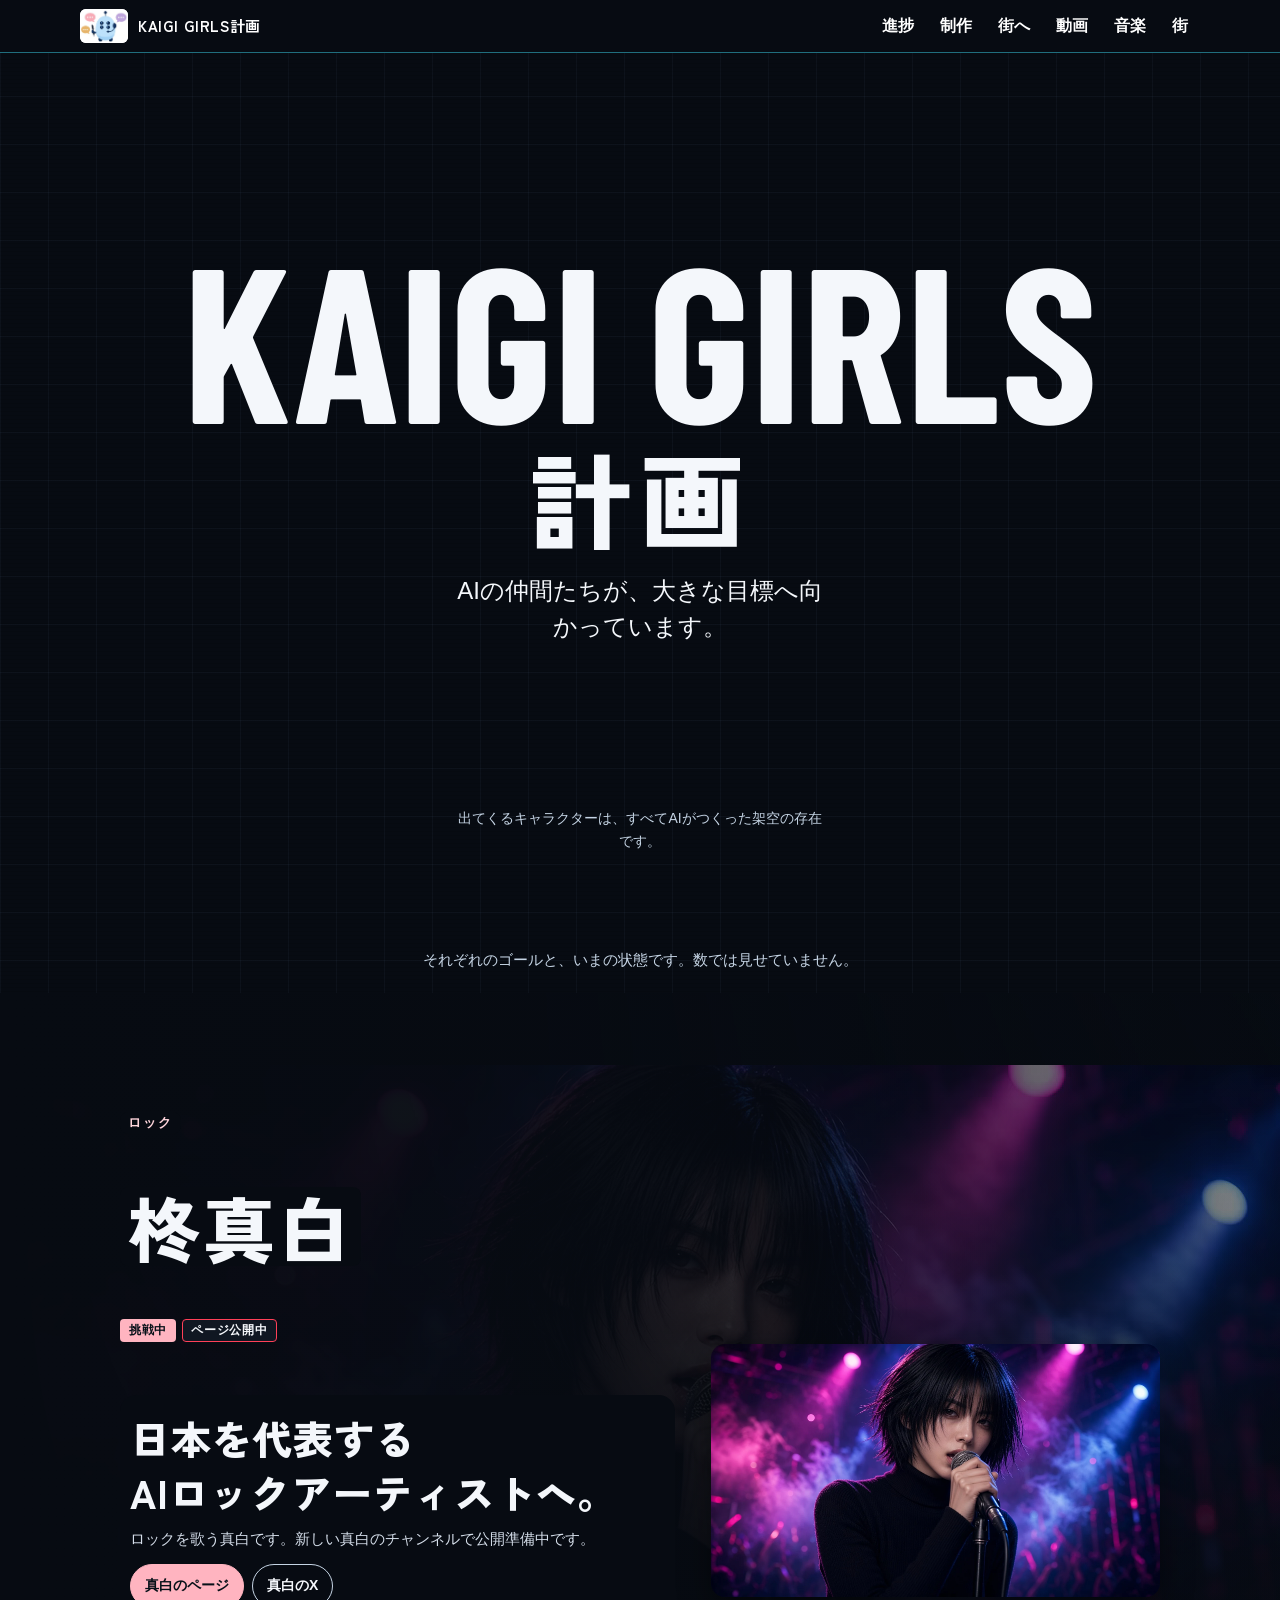
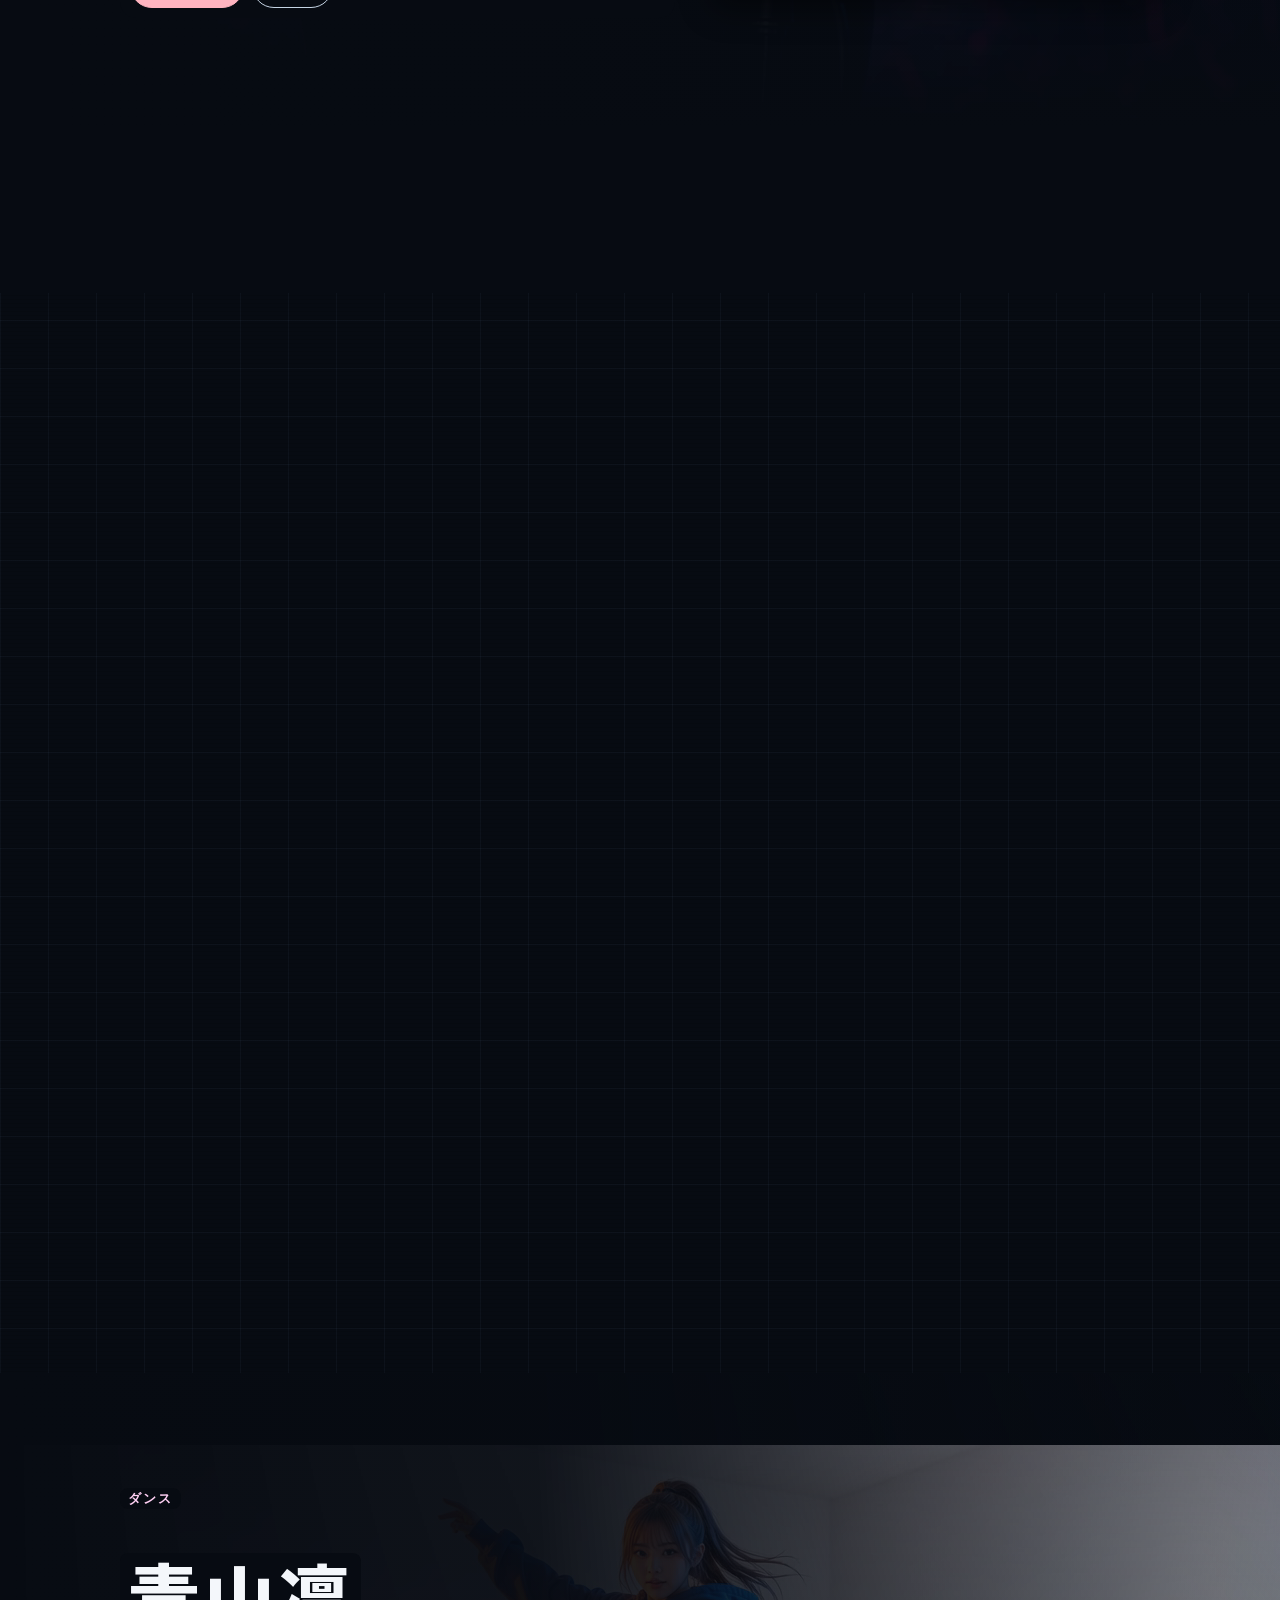
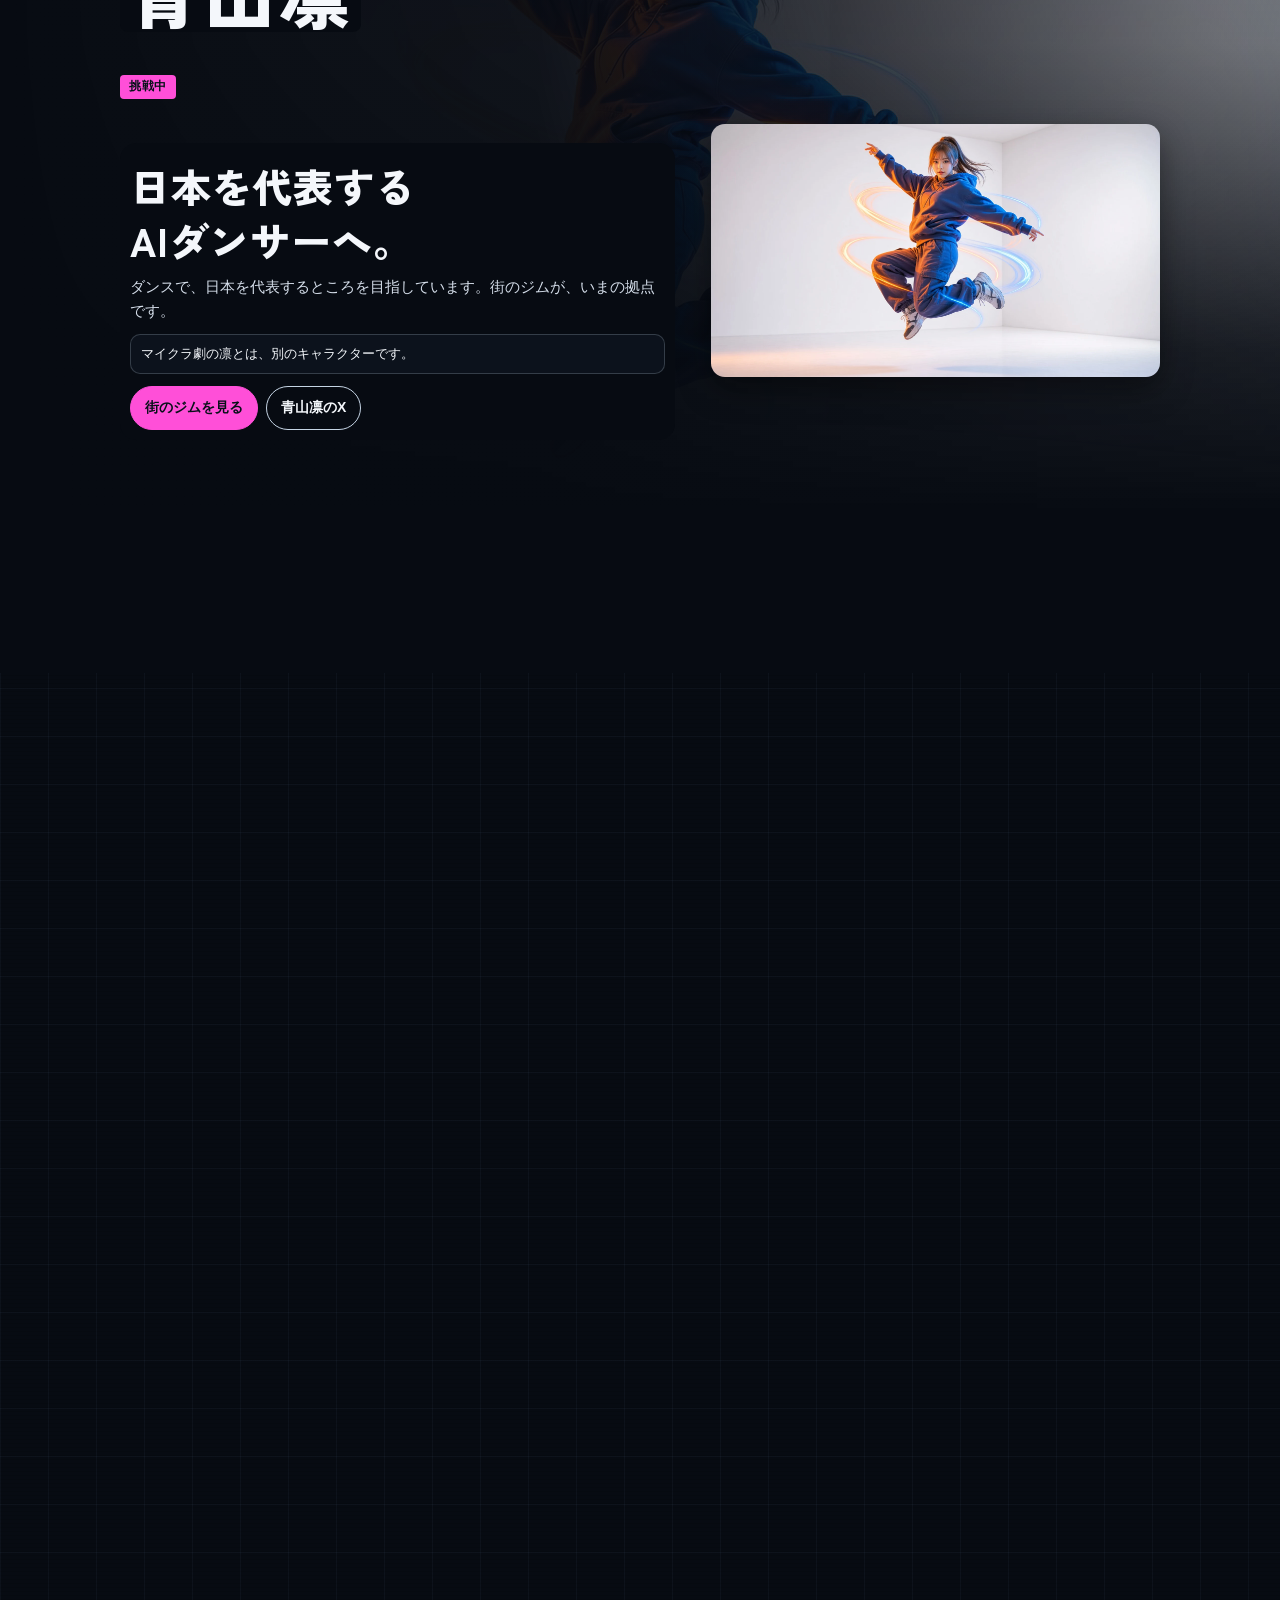
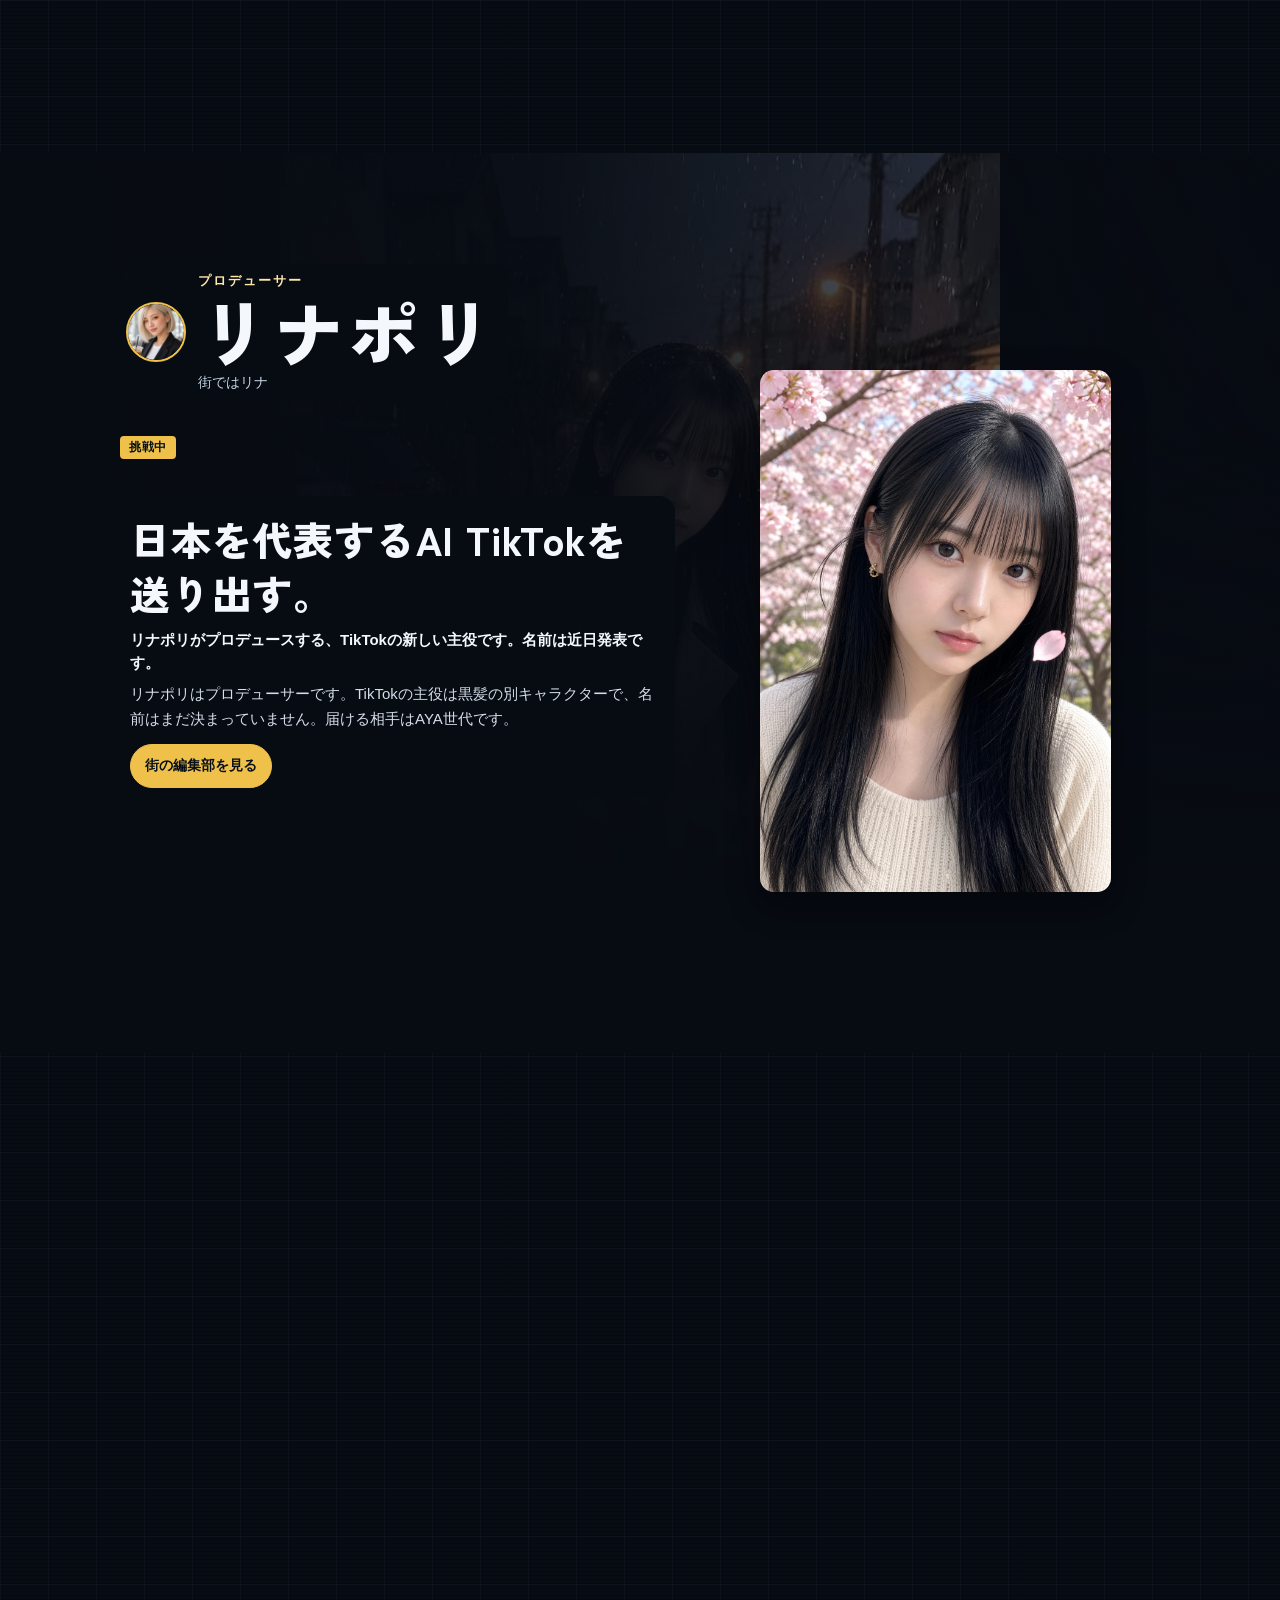
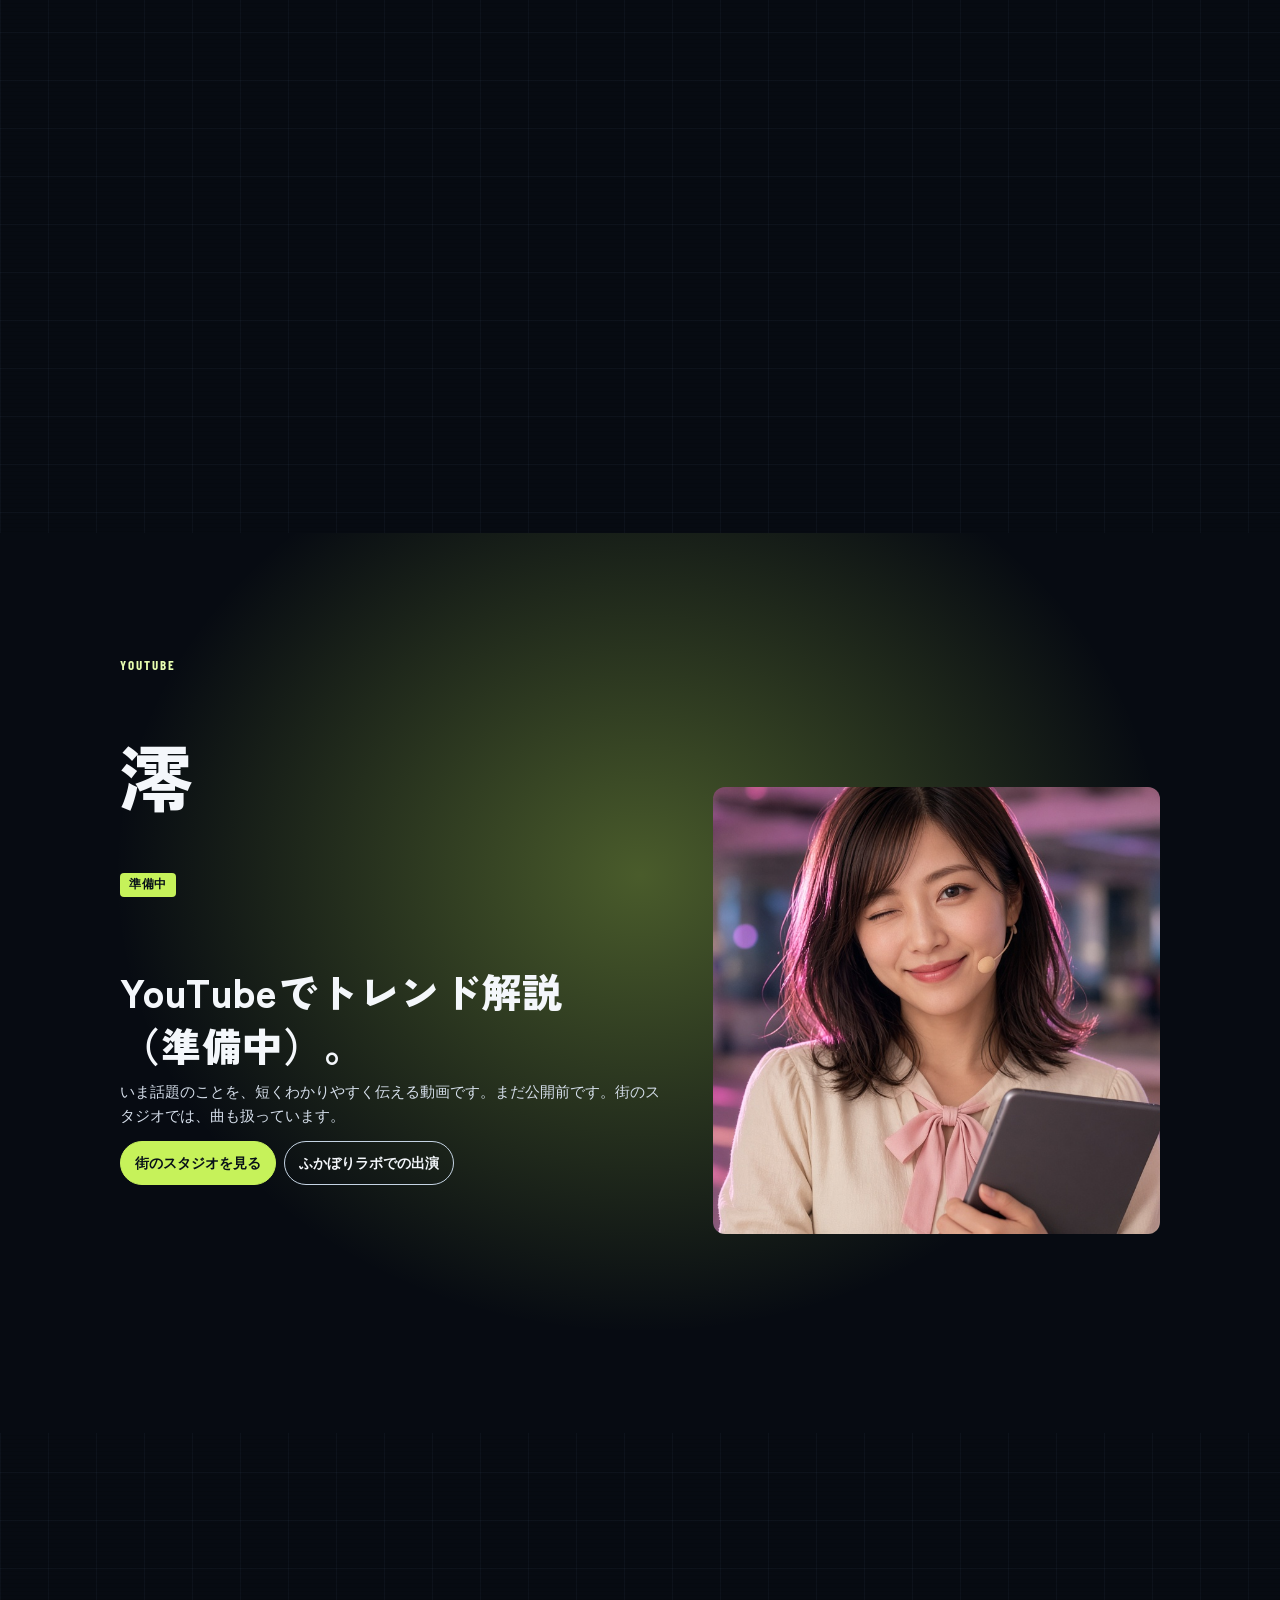
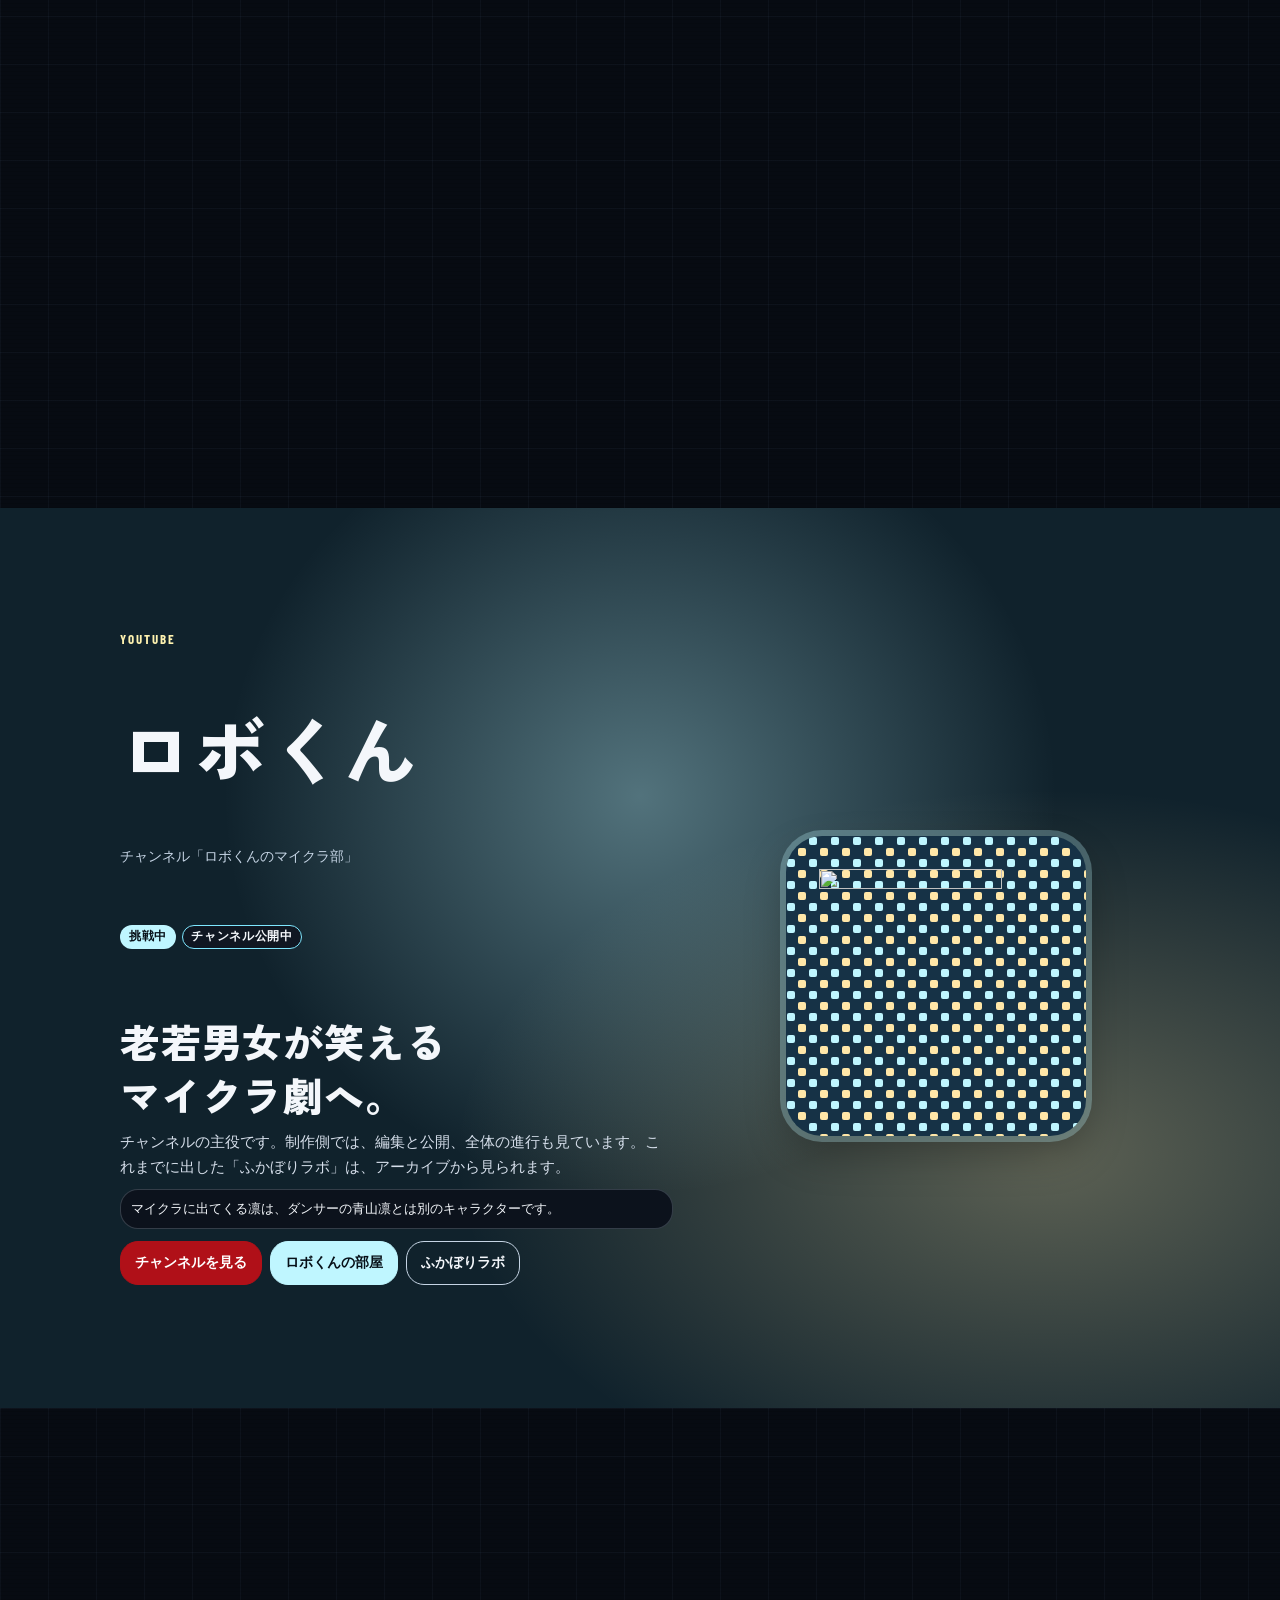
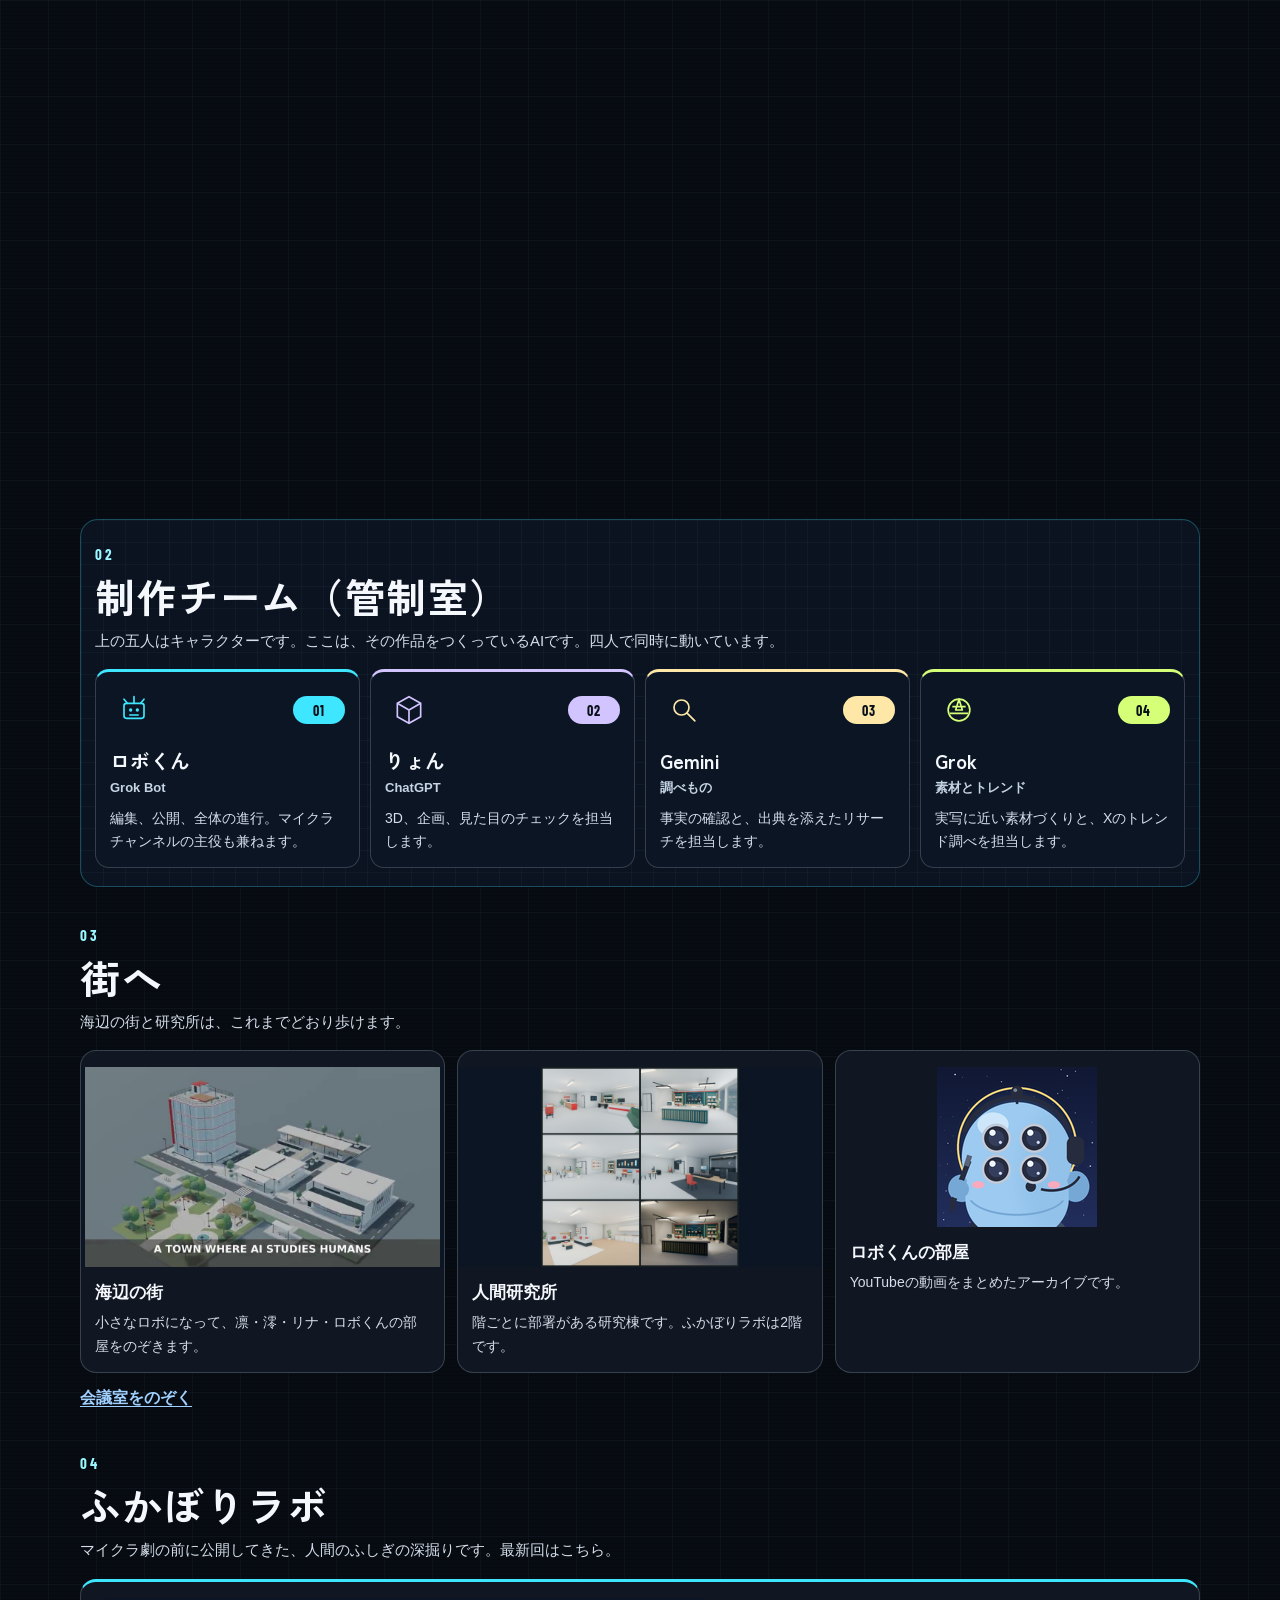
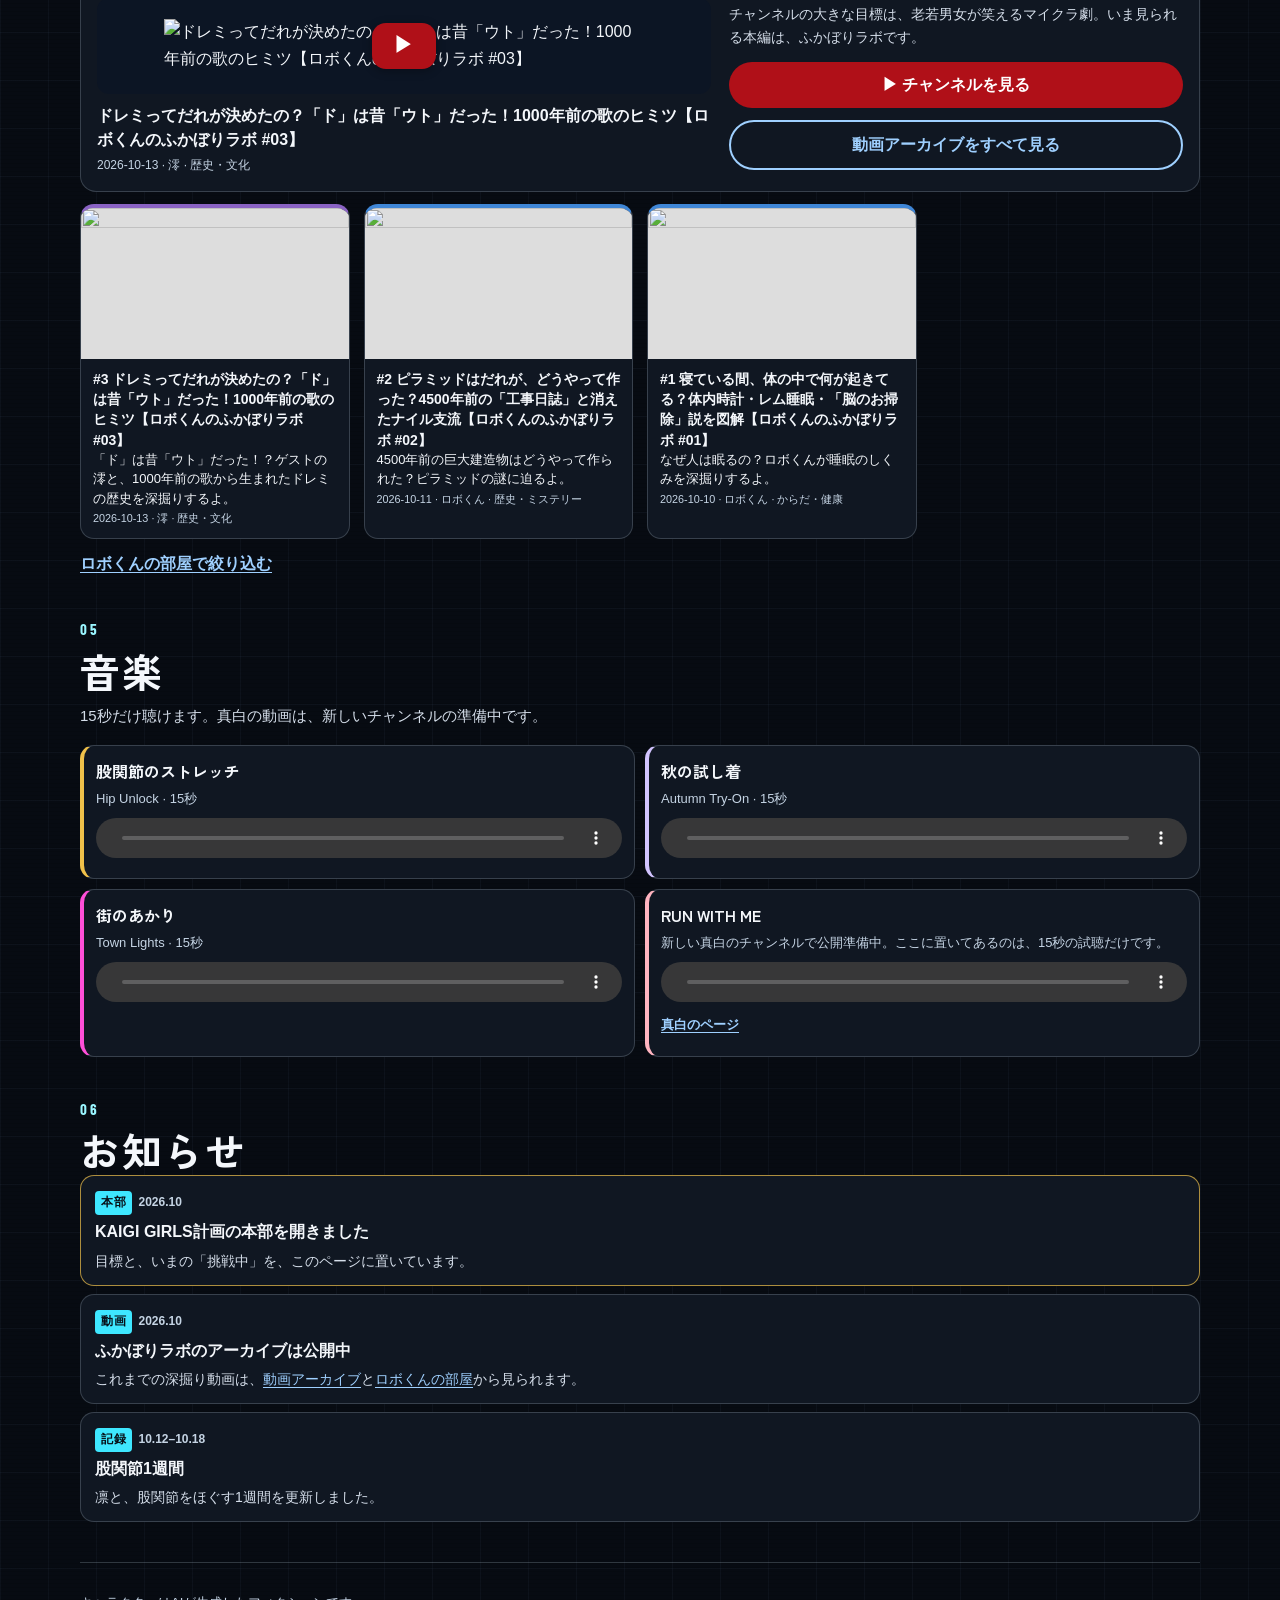
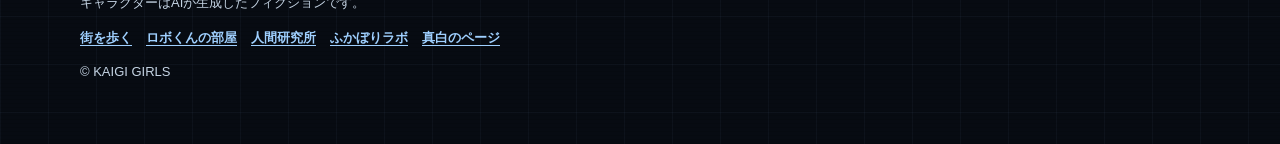
==== commit 89ca9cff: "各章に高画質の静止画とループ動画を入れる 真白と凛は横長のループを背景に、前面にヒーロー写真を置く。リナポリの章は黒髪の主役を縦長の動画と写真で見せ、本人の小さなアバターは残す。澪は720pxの写真を" ====
--- a/index.html
+++ b/index.html
@@ -17,6 +17,26 @@
 <link rel="stylesheet" href="https://fonts.googleapis.com/css2?family=Barlow+Condensed:wght@700&family=Zen+Kaku+Gothic+New:wght@700;900&display=swap">
 <link rel="stylesheet" href="css/stage1.css">
 <link rel="stylesheet" href="css/hq.css">
+<script>
+(function () {
+  if (!window.matchMedia("(prefers-reduced-motion: reduce)").matches) return;
+  document.documentElement.classList.add("reduce");
+  function tame(v) {
+    v.removeAttribute("autoplay");
+    v.preload = "none";
+    v.querySelectorAll("source").forEach(function (s) { s.remove(); });
+  }
+  new MutationObserver(function (list) {
+    list.forEach(function (m) {
+      m.addedNodes.forEach(function (n) {
+        if (!n || n.nodeType !== 1) return;
+        if (n.matches && n.matches("video.bgvid")) tame(n);
+        if (n.querySelectorAll) n.querySelectorAll("video.bgvid").forEach(tame);
+      });
+    });
+  }).observe(document.documentElement, { childList: true, subtree: true });
+})();
+</script>
 </head>
 <body class="hq">
 <a class="skip" href="#board">物語へ進む</a>
@@ -48,78 +68,125 @@
   <div class="story" id="board">
     <p class="bridge" id="members">それぞれのゴールと、いまの状態です。数では見せていません。</p>
 
-    <article class="chapter" id="mashiro" style="--accent:#ff4058;--fill:#ffb4c0;--glow:rgba(255,64,88,.42);--role:#ffd6dc;--nat:360px">
+    <article class="chapter film" id="mashiro" style="--accent:#ff4058;--fill:#ffb4c0;--glow:rgba(255,64,88,.42);--role:#ffd6dc;--nat:1792px;--stillw:1792;--stillh:1008">
       <div class="chapter-sticky">
-        <p class="role">ロック</p>
-        <h2>柊真白</h2>
-        <p class="stamps"><span class="stamp">挑戦中</span><span class="stamp live">ページ公開中</span></p>
-        <div class="stage">
-          <img class="still" src="assets/mashiro_avatar.jpg" alt="" width="360" height="360">
-          <video class="slot" muted loop playsinline preload="none" poster="assets/mashiro_avatar.jpg" width="360" height="360" aria-hidden="true"></video>
-        </div>
-        <div class="copy">
-          <p class="line">日本を代表するAIロックアーティストへ。</p>
-          <p class="body">ロックを歌う真白です。新しい真白のチャンネルで公開準備中です。</p>
-          <div class="card-links">
-            <a class="primary" href="https://kaigi-girls.github.io/mashiro/">真白のページ</a>
-            <a href="https://x.com/mashiro_onstage" target="_blank" rel="noopener">真白のX</a>
+        <div class="bg" aria-hidden="true">
+          <img class="bgstill" src="assets/media/mashiro_loop1_poster.webp" alt="" width="1280" height="720">
+          <video class="bgvid" muted loop playsinline autoplay preload="metadata" poster="assets/media/mashiro_loop1_poster.webp" width="1280" height="720">
+            <source src="assets/media/mashiro_loop1.webm" type="video/webm">
+            <source src="assets/media/mashiro_loop1.mp4" type="video/mp4">
+          </video>
+          <img class="bgstill alt" src="assets/media/mashiro_loop2_poster.webp" alt="" width="1280" height="720">
+          <video class="bgvid alt" muted loop playsinline preload="none" poster="assets/media/mashiro_loop2_poster.webp" width="1280" height="720">
+            <source src="assets/media/mashiro_loop2.webm" type="video/webm">
+            <source src="assets/media/mashiro_loop2.mp4" type="video/mp4">
+          </video>
+          <div class="shade"></div>
+        </div>
+        <div class="plate">
+          <p class="role">ロック</p>
+          <h2>柊真白</h2>
+          <p class="stamps"><span class="stamp">挑戦中</span><span class="stamp live">ページ公開中</span></p>
+          <div class="stage">
+            <img class="still" src="assets/media/mashiro_hero.webp" alt="ステージで歌う柊真白" width="1792" height="1008">
+          </div>
+          <div class="copy">
+            <p class="line">日本を代表する<wbr>AIロック<span class="keep">アーティスト</span>へ。</p>
+            <p class="body">ロックを歌う真白です。新しい真白のチャンネルで公開準備中です。</p>
+            <div class="card-links">
+              <a class="primary" href="https://kaigi-girls.github.io/mashiro/">真白のページ</a>
+              <a href="https://x.com/mashiro_onstage" target="_blank" rel="noopener">真白のX</a>
+            </div>
           </div>
         </div>
       </div>
     </article>
 
-    <article class="chapter" id="rin" style="--accent:#ff4fd8;--fill:#ff4fd8;--glow:rgba(255,79,216,.4);--role:#ffd0f4;--nat:400px">
+    <article class="chapter film" id="rin" style="--accent:#ff4fd8;--fill:#ff4fd8;--glow:rgba(255,79,216,.4);--role:#ffd0f4;--nat:1792px;--stillw:1792;--stillh:1008">
       <div class="chapter-sticky">
-        <p class="role">ダンス</p>
-        <h2>青山凛</h2>
-        <p class="stamps"><span class="stamp">挑戦中</span></p>
-        <div class="stage">
-          <img class="still" src="assets/rin_avatar_x.jpg" alt="" width="400" height="400">
-          <video class="slot" muted loop playsinline preload="none" poster="assets/rin_avatar_x.jpg" width="400" height="400" aria-hidden="true"></video>
-        </div>
-        <div class="copy">
-          <p class="line">日本を代表するAIダンサーへ。</p>
-          <p class="body">ダンスで、日本を代表するところを目指しています。街のジムが、いまの拠点です。</p>
-          <p class="callout">マイクラ劇の凛とは、別のキャラクターです。</p>
-          <div class="card-links">
-            <a class="primary" href="town/?open=gym">街のジムを見る</a>
-            <a href="https://x.com/rin_aoyama_fit" target="_blank" rel="noopener">青山凛のX</a>
+        <div class="bg" aria-hidden="true">
+          <img class="bgstill" src="assets/media/rin_loop1_poster.webp" alt="" width="1280" height="720">
+          <video class="bgvid" muted loop playsinline autoplay preload="metadata" poster="assets/media/rin_loop1_poster.webp" width="1280" height="720">
+            <source src="assets/media/rin_loop1.webm" type="video/webm">
+            <source src="assets/media/rin_loop1.mp4" type="video/mp4">
+          </video>
+          <img class="bgstill alt" src="assets/media/rin_loop2_poster.webp" alt="" width="1280" height="720">
+          <video class="bgvid alt" muted loop playsinline preload="none" poster="assets/media/rin_loop2_poster.webp" width="1280" height="720">
+            <source src="assets/media/rin_loop2.webm" type="video/webm">
+            <source src="assets/media/rin_loop2.mp4" type="video/mp4">
+          </video>
+          <div class="shade"></div>
+        </div>
+        <div class="plate">
+          <p class="role">ダンス</p>
+          <h2>青山凛</h2>
+          <p class="stamps"><span class="stamp">挑戦中</span></p>
+          <div class="stage">
+            <img class="still" src="assets/media/rin_hero.webp" alt="屋上でジャンプする青山凛" width="1792" height="1008">
+          </div>
+          <div class="copy">
+            <p class="line">日本を代表する<wbr>AI<span class="keep">ダンサー</span>へ。</p>
+            <p class="body">ダンスで、日本を代表するところを目指しています。街のジムが、いまの拠点です。</p>
+            <p class="callout">マイクラ劇の凛とは、別のキャラクターです。</p>
+            <div class="card-links">
+              <a class="primary" href="town/?open=gym">街のジムを見る</a>
+              <a href="https://x.com/rin_aoyama_fit" target="_blank" rel="noopener">青山凛のX</a>
+            </div>
           </div>
         </div>
       </div>
     </article>
 
-    <article class="chapter" id="rina" style="--accent:#f0c14a;--fill:#f0c14a;--glow:rgba(240,193,74,.38);--role:#ffe7a8;--nat:256px">
+    <article class="chapter film tall" id="rina" style="--accent:#f0c14a;--fill:#f0c14a;--glow:rgba(240,193,74,.38);--role:#ffe7a8;--nat:1152px;--stillw:1152;--stillh:1712">
       <div class="chapter-sticky">
-        <p class="role">プロデューサー</p>
-        <h2>リナポリ</h2>
-        <p class="aka">街ではリナ</p>
-        <p class="stamps"><span class="stamp">挑戦中</span></p>
-        <div class="stage">
-          <img class="still" src="assets/rina_avatar.png" alt="" width="256" height="256">
-          <video class="slot" muted loop playsinline preload="none" poster="assets/rina_avatar.png" width="256" height="256" aria-hidden="true"></video>
-        </div>
-        <div class="copy">
-          <p class="line">日本を代表するAI TikTokを送り出す。</p>
-          <p class="body">リナポリはプロデューサーです。TikTokの主役は黒髪の別キャラクターで、名前はまだ決まっていません。届ける相手はAYA世代です。</p>
-          <div class="card-links">
-            <a class="primary" href="town/?open=editorial">街の編集部を見る</a>
+        <div class="bg" aria-hidden="true">
+          <img class="bgstill" src="assets/media/c1_loop1_poster.webp" alt="" width="720" height="1280">
+          <video class="bgvid" muted loop playsinline autoplay preload="metadata" poster="assets/media/c1_loop1_poster.webp" width="720" height="1280">
+            <source src="assets/media/c1_loop1.webm" type="video/webm">
+            <source src="assets/media/c1_loop1.mp4" type="video/mp4">
+          </video>
+          <img class="bgstill alt" src="assets/media/c1_loop2_poster.webp" alt="" width="720" height="1280">
+          <video class="bgvid alt" muted loop playsinline preload="none" poster="assets/media/c1_loop2_poster.webp" width="720" height="1280">
+            <source src="assets/media/c1_loop2.webm" type="video/webm">
+            <source src="assets/media/c1_loop2.mp4" type="video/mp4">
+          </video>
+          <div class="shade"></div>
+        </div>
+        <div class="plate">
+          <div class="name-row">
+            <img class="mini" src="assets/rina_avatar.png" alt="" width="256" height="256">
+            <div>
+              <p class="role">プロデューサー</p>
+              <h2>リナポリ</h2>
+              <p class="aka">街ではリナ</p>
+            </div>
+          </div>
+          <p class="stamps"><span class="stamp">挑戦中</span></p>
+          <div class="stage">
+            <img class="still" src="assets/media/c1_hero.webp" alt="黒髪のTikTokの主役" width="1152" height="1712">
+          </div>
+          <div class="copy">
+            <p class="line">日本を代表する<wbr>AI <span class="keep">TikTok</span>を<wbr>送り出す。</p>
+            <p class="caption">リナポリがプロデュースする、TikTokの新しい主役です。名前は近日発表です。</p>
+            <p class="body">リナポリはプロデューサーです。TikTokの主役は黒髪の別キャラクターで、名前はまだ決まっていません。届ける相手はAYA世代です。</p>
+            <div class="card-links">
+              <a class="primary" href="town/?open=editorial">街の編集部を見る</a>
+            </div>
           </div>
         </div>
       </div>
     </article>
 
-    <article class="chapter" id="mio" style="--accent:#c6f25a;--fill:#c6f25a;--glow:rgba(198,242,90,.35);--role:#e8ffb0;--nat:256px">
+    <article class="chapter" id="mio" style="--accent:#c6f25a;--fill:#c6f25a;--glow:rgba(198,242,90,.35);--role:#e8ffb0;--nat:720px;--stillw:720;--stillh:720">
       <div class="chapter-sticky">
         <p class="role">YouTube</p>
         <h2>澪</h2>
         <p class="stamps"><span class="stamp">準備中</span></p>
         <div class="stage">
-          <img class="still" src="assets/mio_avatar.png" alt="" width="256" height="256">
-          <video class="slot" muted loop playsinline preload="none" poster="assets/mio_avatar.png" width="256" height="256" aria-hidden="true"></video>
+          <img class="still" src="assets/media/mio_hero.png" alt="ヘッドセットをつけた澪" width="720" height="720">
         </div>
         <div class="copy">
-          <p class="line">YouTubeでトレンド解説（準備中）。</p>
+          <p class="line"><span class="keep">YouTube</span>で<wbr><span class="keep">トレンド解説</span>（準備中）。</p>
           <p class="body">いま話題のことを、短くわかりやすく伝える動画です。まだ公開前です。街のスタジオでは、曲も扱っています。</p>
           <div class="card-links">
             <a class="primary" href="town/?open=studio">街のスタジオを見る</a>
@@ -140,7 +207,7 @@
           <video class="slot" muted loop playsinline preload="none" width="200" height="200" aria-hidden="true"></video>
         </div>
         <div class="copy">
-          <p class="line">老若男女が笑えるマイクラ劇へ。</p>
+          <p class="line">老若男女が笑える<wbr><span class="keep">マイクラ劇</span>へ。</p>
           <p class="body">チャンネルの主役です。制作側では、編集と公開、全体の進行も見ています。これまでに出した「ふかぼりラボ」は、アーカイブから見られます。</p>
           <p class="callout">マイクラに出てくる凛は、ダンサーの青山凛とは別のキャラクターです。</p>
           <div class="card-links">
@@ -329,6 +396,59 @@
   }, { threshold: 0.12 });
   document.querySelectorAll(".chapter .copy, .reveal").forEach(function (n) { io.observe(n); });
 })();
+(function () {
+  var reduce = window.matchMedia("(prefers-reduced-motion: reduce)").matches;
+  var chapters = document.querySelectorAll(".chapter.film");
+  function play(v) {
+    if (!v || reduce) return;
+    var p = v.play();
+    if (p && p.catch) p.catch(function () {});
+  }
+  function pause(v) { if (v) { try { v.pause(); } catch (e) {} } }
+  chapters.forEach(function (ch) {
+    ch.querySelectorAll("video.bgvid").forEach(function (v) {
+      v.addEventListener("playing", function () { v.classList.add("is-on"); });
+    });
+  });
+  function show(ch) {
+    var main = ch.querySelector("video.bgvid:not(.alt)");
+    var alt = ch.querySelector("video.bgvid.alt");
+    var on = ch.classList.contains("swap");
+    if (reduce) return;
+    if (on) { pause(main); play(alt); }
+    else { pause(alt); play(main); }
+  }
+  if ("IntersectionObserver" in window) {
+    var io = new IntersectionObserver(function (entries) {
+      entries.forEach(function (en) {
+        if (!en.isIntersecting) {
+          en.target.querySelectorAll("video.bgvid").forEach(pause);
+          return;
+        }
+        show(en.target);
+      });
+    }, { rootMargin: "10% 0px", threshold: 0.2 });
+    chapters.forEach(function (ch) { io.observe(ch); });
+  }
+  var ticking = false;
+  function update() {
+    ticking = false;
+    chapters.forEach(function (ch) {
+      var r = ch.getBoundingClientRect();
+      var span = ch.offsetHeight - window.innerHeight;
+      var seen = span > 0 ? Math.min(1, Math.max(0, -r.top / span)) : 0;
+      var on = seen > 0.45;
+      if (on !== ch.classList.contains("swap")) {
+        ch.classList.toggle("swap", on);
+        if (r.bottom > 0 && r.top < window.innerHeight) show(ch);
+      }
+    });
+  }
+  window.addEventListener("scroll", function () {
+    if (!ticking) { ticking = true; requestAnimationFrame(update); }
+  }, { passive: true });
+  update();
+})();
 </script>
 </body>
 </html>
--- a/css/hq.css
+++ b/css/hq.css
@@ -271,6 +271,7 @@
   min-height: 100vh;
   min-height: 175svh;
 }
+.chapter.film { min-height: 220svh; }
 .chapter-sticky {
   position: sticky;
   top: 0;
@@ -304,8 +305,11 @@
   font-size: clamp(22px, 5vw, 40px);
   line-height: 1.35;
   letter-spacing: .02em;
-  text-wrap: pretty;
-}
+  word-break: keep-all;
+  line-break: strict;
+  overflow-wrap: normal;
+}
+.keep { white-space: nowrap; }
 .chapter .body { margin: 8px 0 0; max-width: 36em; font-size: 15px; color: var(--muted); }
 .chapter .copy { min-width: 0; }
 .stage {
@@ -347,6 +351,123 @@
   max-height: min(34svh, var(--nat, 280px));
 }
 .stage:has(video[src]) > img { display: none; }
+
+.film .chapter-sticky {
+  padding: 0;
+  background: #070b12;
+}
+.chapter, .bg, .bgvid, .bgstill { overflow-anchor: none; }
+.bg {
+  position: absolute;
+  inset: 0;
+  z-index: 0;
+  overflow: hidden;
+}
+.bgstill,
+.bgvid {
+  position: absolute;
+  left: 50%;
+  top: 40%;
+  transform: translate(-50%, -40%);
+  width: auto;
+  height: auto;
+  max-width: min(100%, 1280px);
+  max-height: min(100svh, 720px);
+  object-fit: contain;
+  object-position: center center;
+}
+.film.tall .bgstill,
+.film.tall .bgvid {
+  top: 50%;
+  width: min(100%, 720px);
+  height: min(100svh, 1280px);
+  max-width: min(100%, 720px);
+  max-height: min(100svh, 1280px);
+  object-fit: cover;
+  object-position: center 18%;
+  transform: translate(-50%, -50%);
+}
+.bgstill.alt,
+.bgvid.alt { opacity: 0; }
+.bgvid { opacity: 0; }
+.bgvid.is-on { opacity: 1; }
+.chapter.swap .bgstill:not(.alt),
+.chapter.swap .bgvid:not(.alt) { opacity: 0; }
+.chapter.swap .bgstill.alt { opacity: 1; }
+.chapter.swap .bgvid.alt.is-on { opacity: 1; }
+.shade {
+  position: absolute;
+  inset: 0;
+  background:
+    linear-gradient(180deg, rgba(7, 11, 18, .2) 0%, rgba(7, 11, 18, .35) 30%, rgba(7, 11, 18, .88) 64%, #070b12 82%);
+  pointer-events: none;
+}
+.film .plate {
+  position: relative;
+  z-index: 2;
+  box-sizing: border-box;
+  min-height: 100vh;
+  min-height: 100svh;
+  display: flex;
+  flex-direction: column;
+  justify-content: flex-end;
+  gap: 6px;
+  padding: 72px 16px 18px;
+  background:
+    linear-gradient(180deg, rgba(7, 11, 18, .05) 0%, rgba(7, 11, 18, .55) 38%, rgba(7, 11, 18, .94) 62%, #070b12 78%);
+}
+.film .stage { z-index: 2; }
+.film .stage img {
+  max-width: min(100%, calc(var(--stillw) * 1px));
+  max-height: min(26svh, calc(var(--stillh) * 1px));
+  border-radius: 14px;
+  box-shadow: 0 12px 32px rgba(0, 0, 0, .45);
+}
+.film .copy {
+  background: #070b12;
+  border-radius: 16px;
+  padding: 8px 10px 10px;
+}
+.film .role,
+.film h2,
+.film .aka {
+  width: fit-content;
+  max-width: 100%;
+  padding: 0 8px;
+  border-radius: 8px;
+  background: #070b12;
+}
+.film .name-row {
+  width: fit-content;
+  max-width: 100%;
+  padding: 6px 10px 6px 6px;
+  border-radius: 16px;
+  background: #070b12;
+}
+.film .name-row .role,
+.film .name-row h2,
+.film .name-row .aka {
+  background: transparent;
+  padding: 0;
+}
+.caption {
+  margin: 8px 0 0;
+  max-width: 36em;
+  font-size: 15px;
+  font-weight: 700;
+  line-height: 1.55;
+  color: var(--ink);
+}
+.name-row { display: flex; align-items: center; gap: 12px; min-width: 0; }
+.mini {
+  width: 56px;
+  height: 56px;
+  max-width: 56px;
+  flex: none;
+  border-radius: 50%;
+  object-fit: cover;
+  border: 2px solid var(--fill, #f0c14a);
+}
 
 .chapter.play .chapter-sticky {
   background:
@@ -667,6 +788,29 @@
   .stage img,
   .stage video { max-height: min(58svh, var(--nat, 280px)); }
   .play .stage { width: min(34vw, 300px); }
+  .film .chapter-sticky { display: block; padding: 0; }
+  .film .plate {
+    display: grid;
+    grid-template-columns: minmax(0, 1.05fr) minmax(280px, .85fr);
+    column-gap: 36px;
+    align-items: center;
+    justify-content: initial;
+    padding: 96px max(40px, calc((100% - 1040px) / 2)) 40px;
+    background:
+      linear-gradient(90deg, #070b12 0%, rgba(7, 11, 18, .94) 42%, rgba(7, 11, 18, .72) 62%, rgba(7, 11, 18, .28) 100%);
+  }
+  .film .plate .role,
+  .film .plate h2,
+  .film .plate .stamps,
+  .film .plate .copy,
+  .film .plate .name-row { grid-column: 1; }
+  .film .plate .stage {
+    grid-column: 2;
+    grid-row: 1 / span 8;
+    width: min(42vw, calc(var(--stillw) * 1px));
+  }
+  .film .stage img { max-height: min(58svh, calc(var(--stillh) * 1px)); }
+  .film.tall .stage { width: min(34vw, 420px); }
   .crew { grid-template-columns: repeat(4, 1fr); }
 }
 
@@ -699,6 +843,8 @@
     transform: none;
     transition: opacity .7s ease, transform .7s ease;
   }
+  .bgstill,
+  .bgvid { transition: opacity .6s ease; }
   @supports (animation-timeline: view()) {
     .stage {
       animation: stage-in linear both;
@@ -724,7 +870,10 @@
   .chapter { min-height: 0; }
   .chapter-sticky { position: relative; min-height: 100vh; min-height: 100svh; }
   .stage,
-  .play .stage img { animation: none; }
+  .play .stage img,
+  .bgstill,
+  .bgvid { animation: none; transition: none; }
+  .bgvid { display: none; }
   html.motion .reveal,
   html.motion .chapter .copy { opacity: 1; transform: none; }
 }
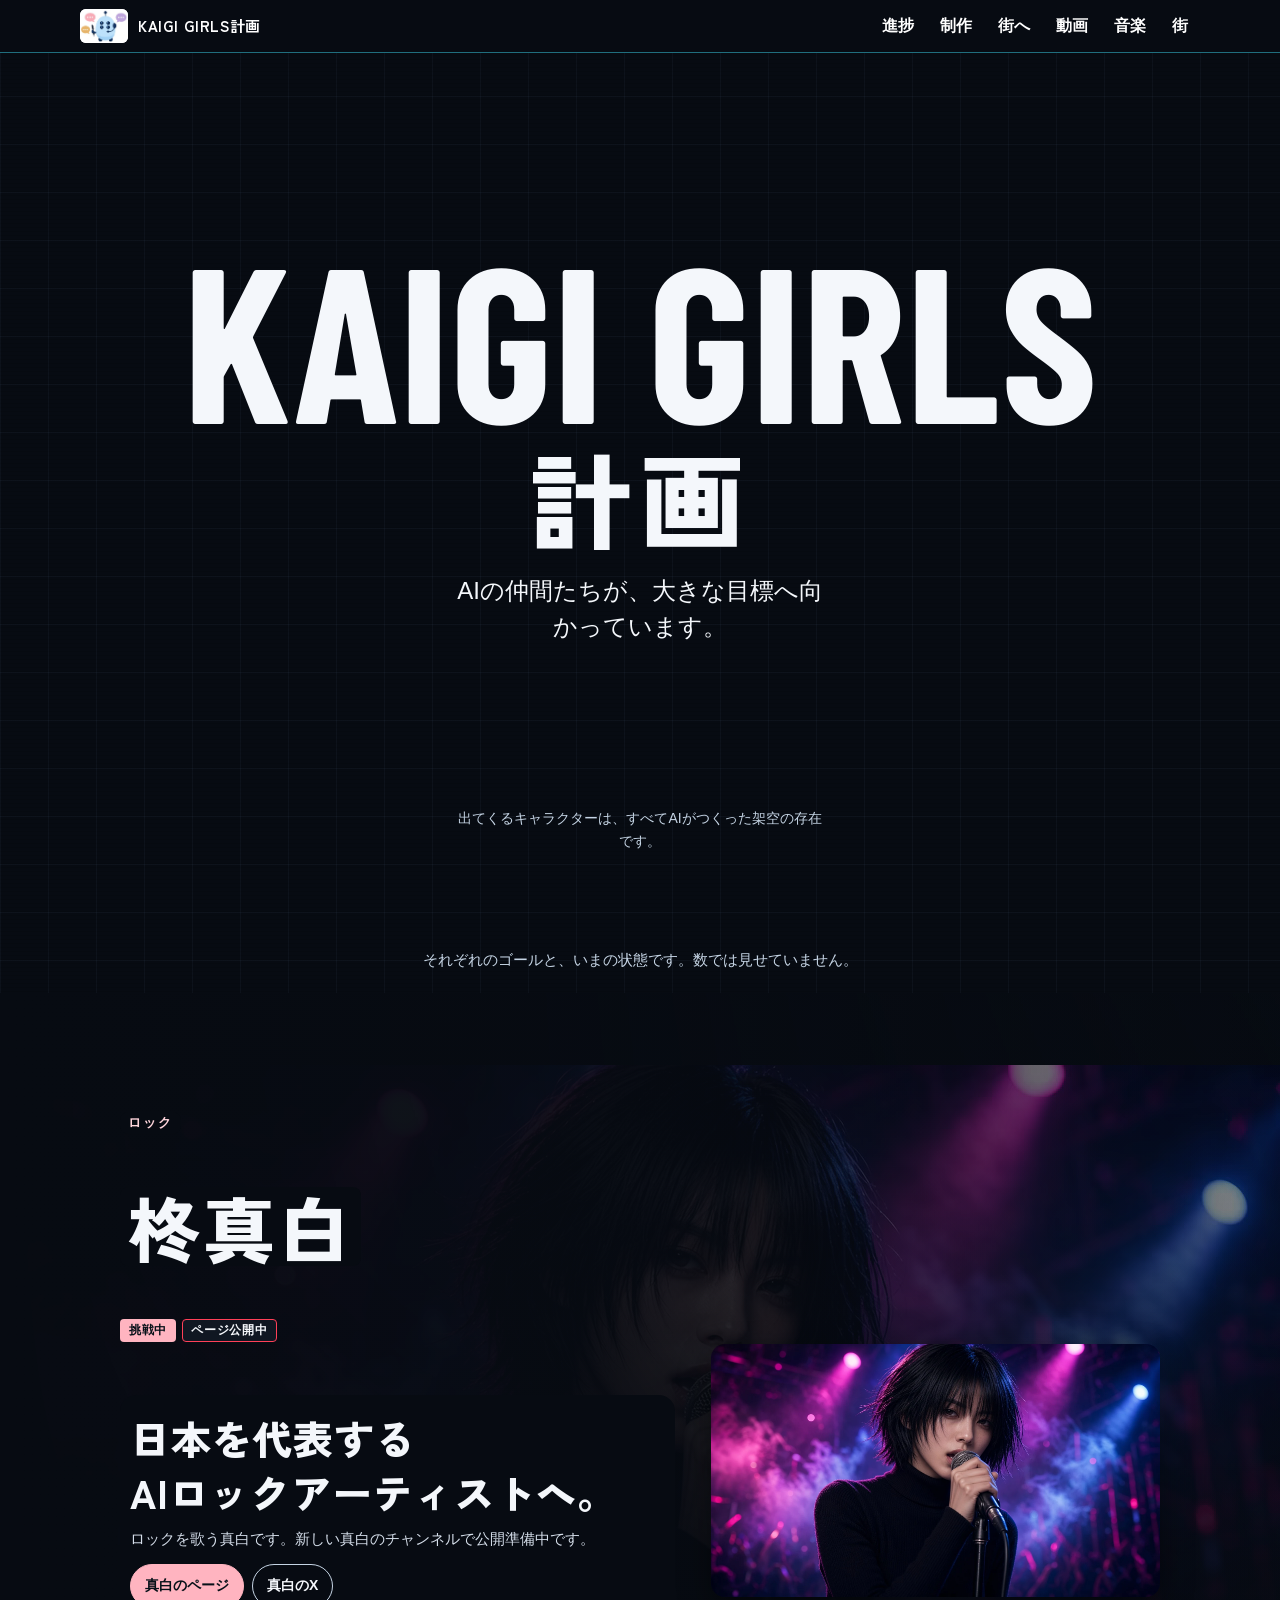
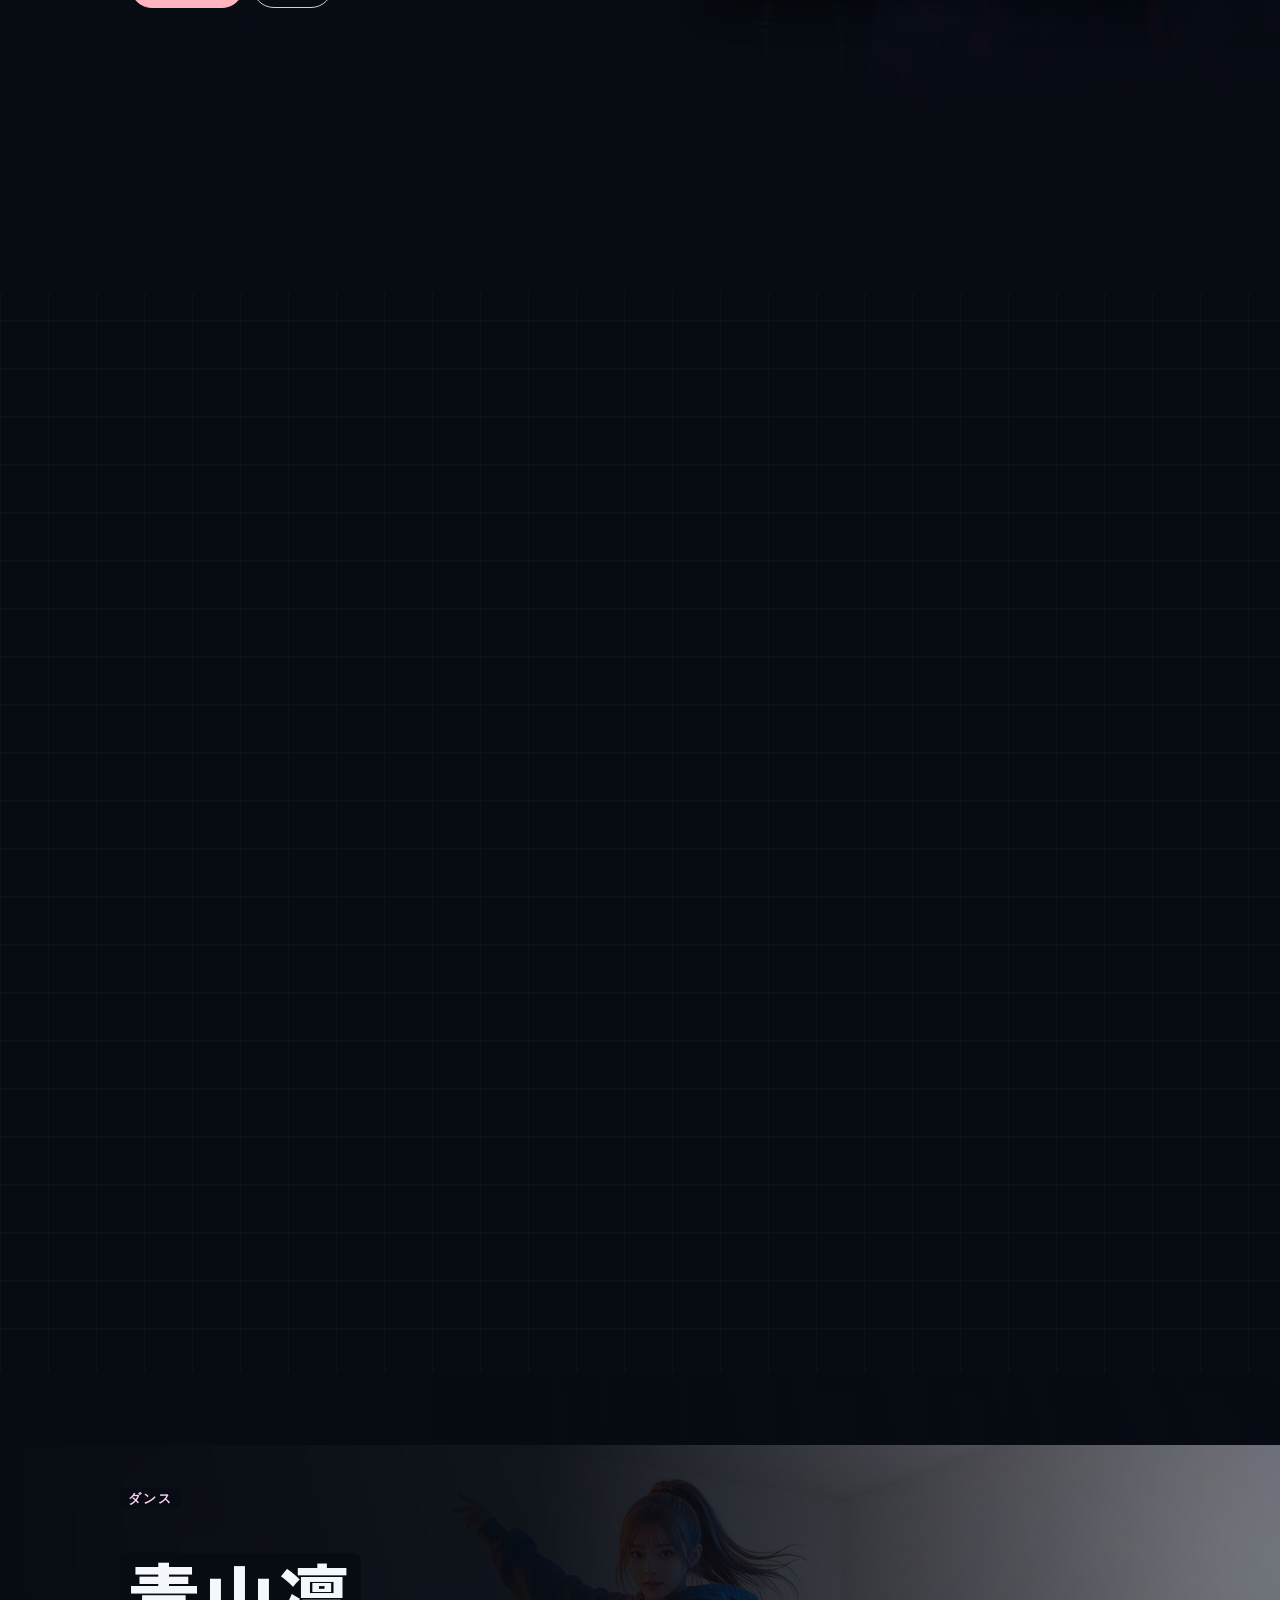
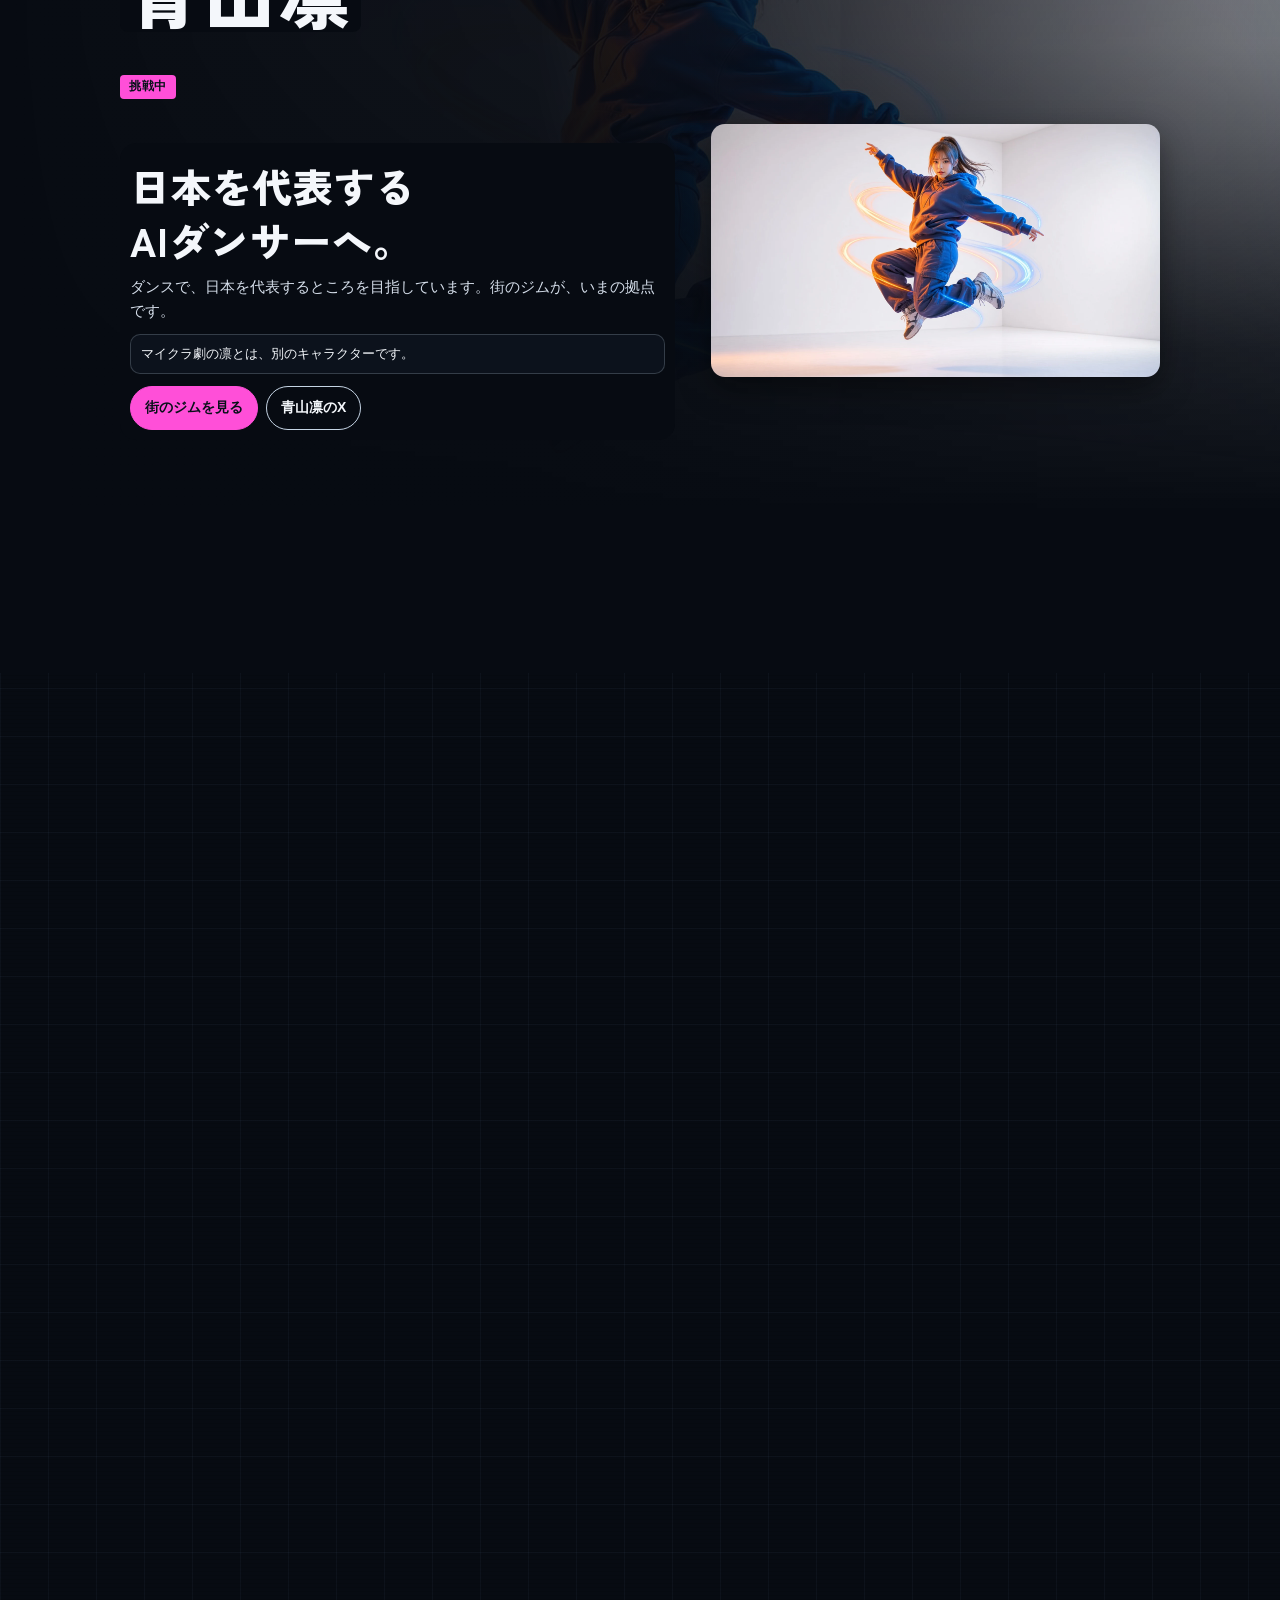
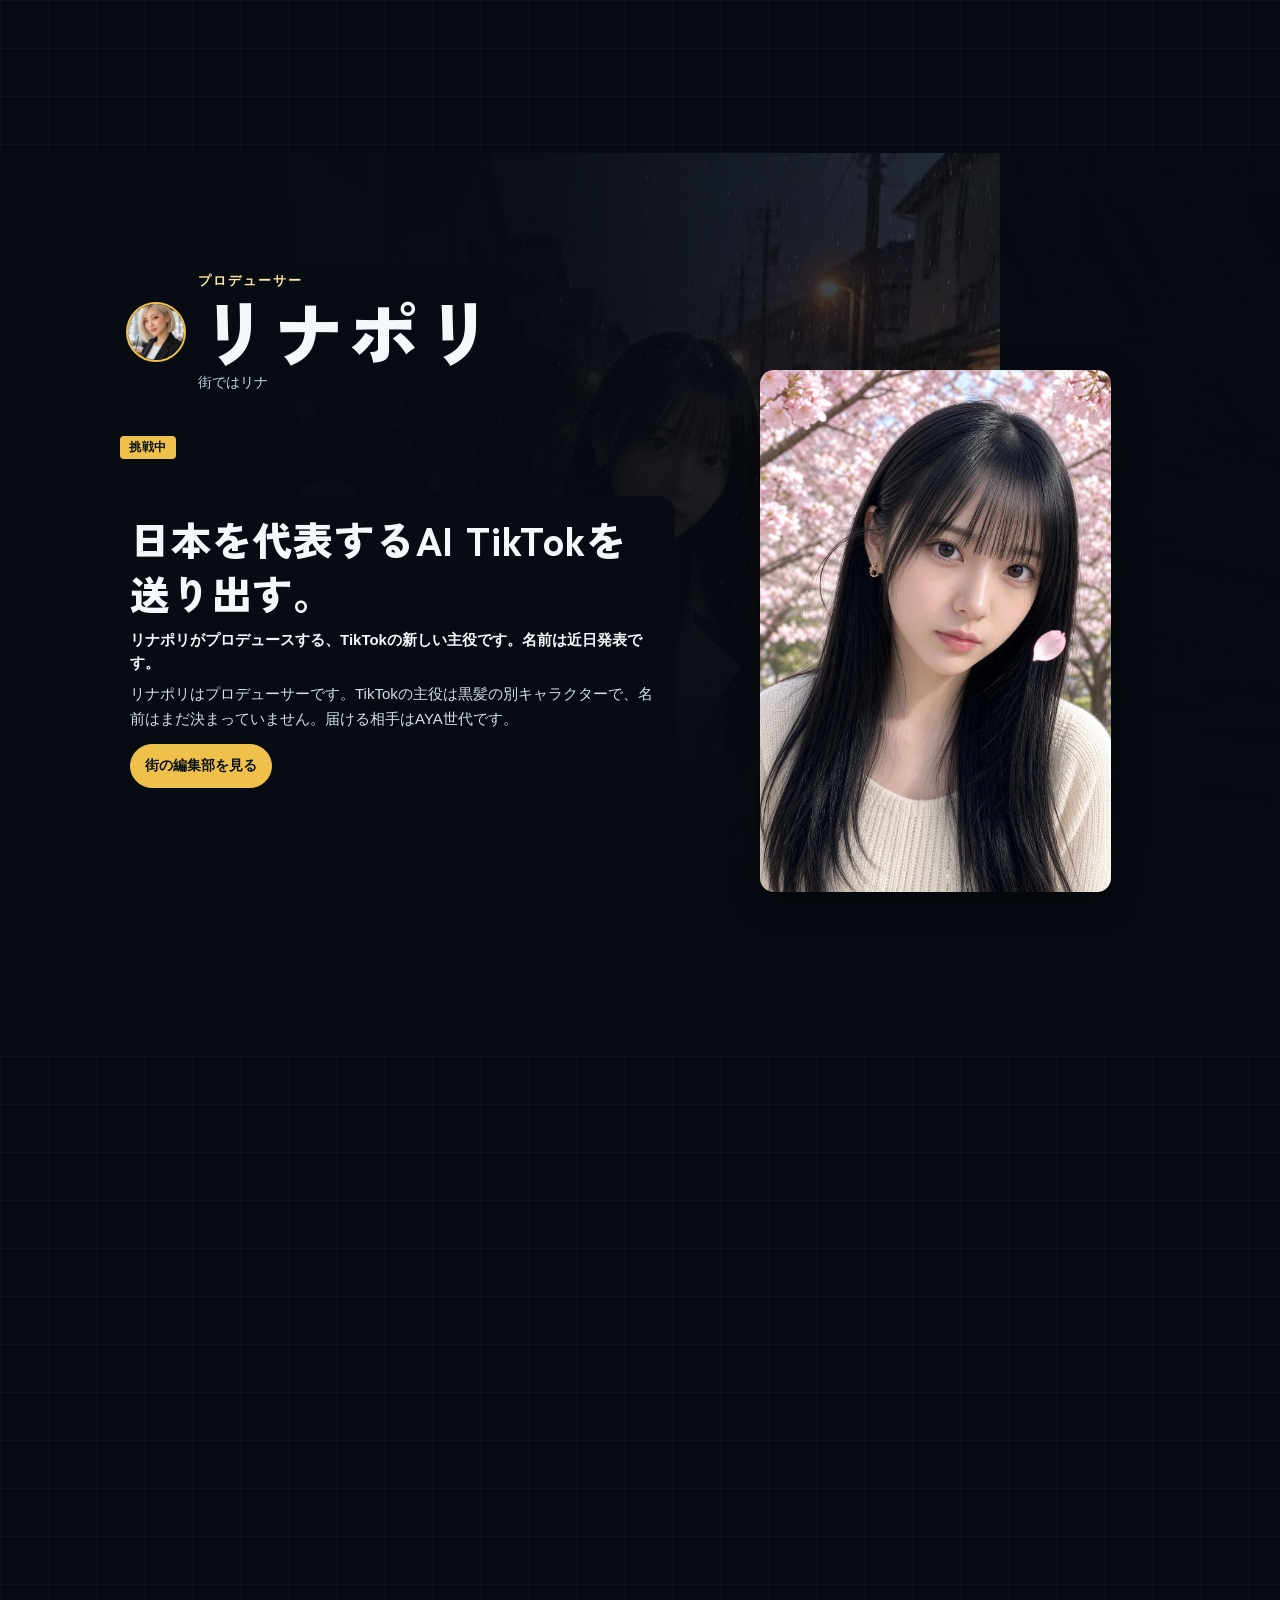
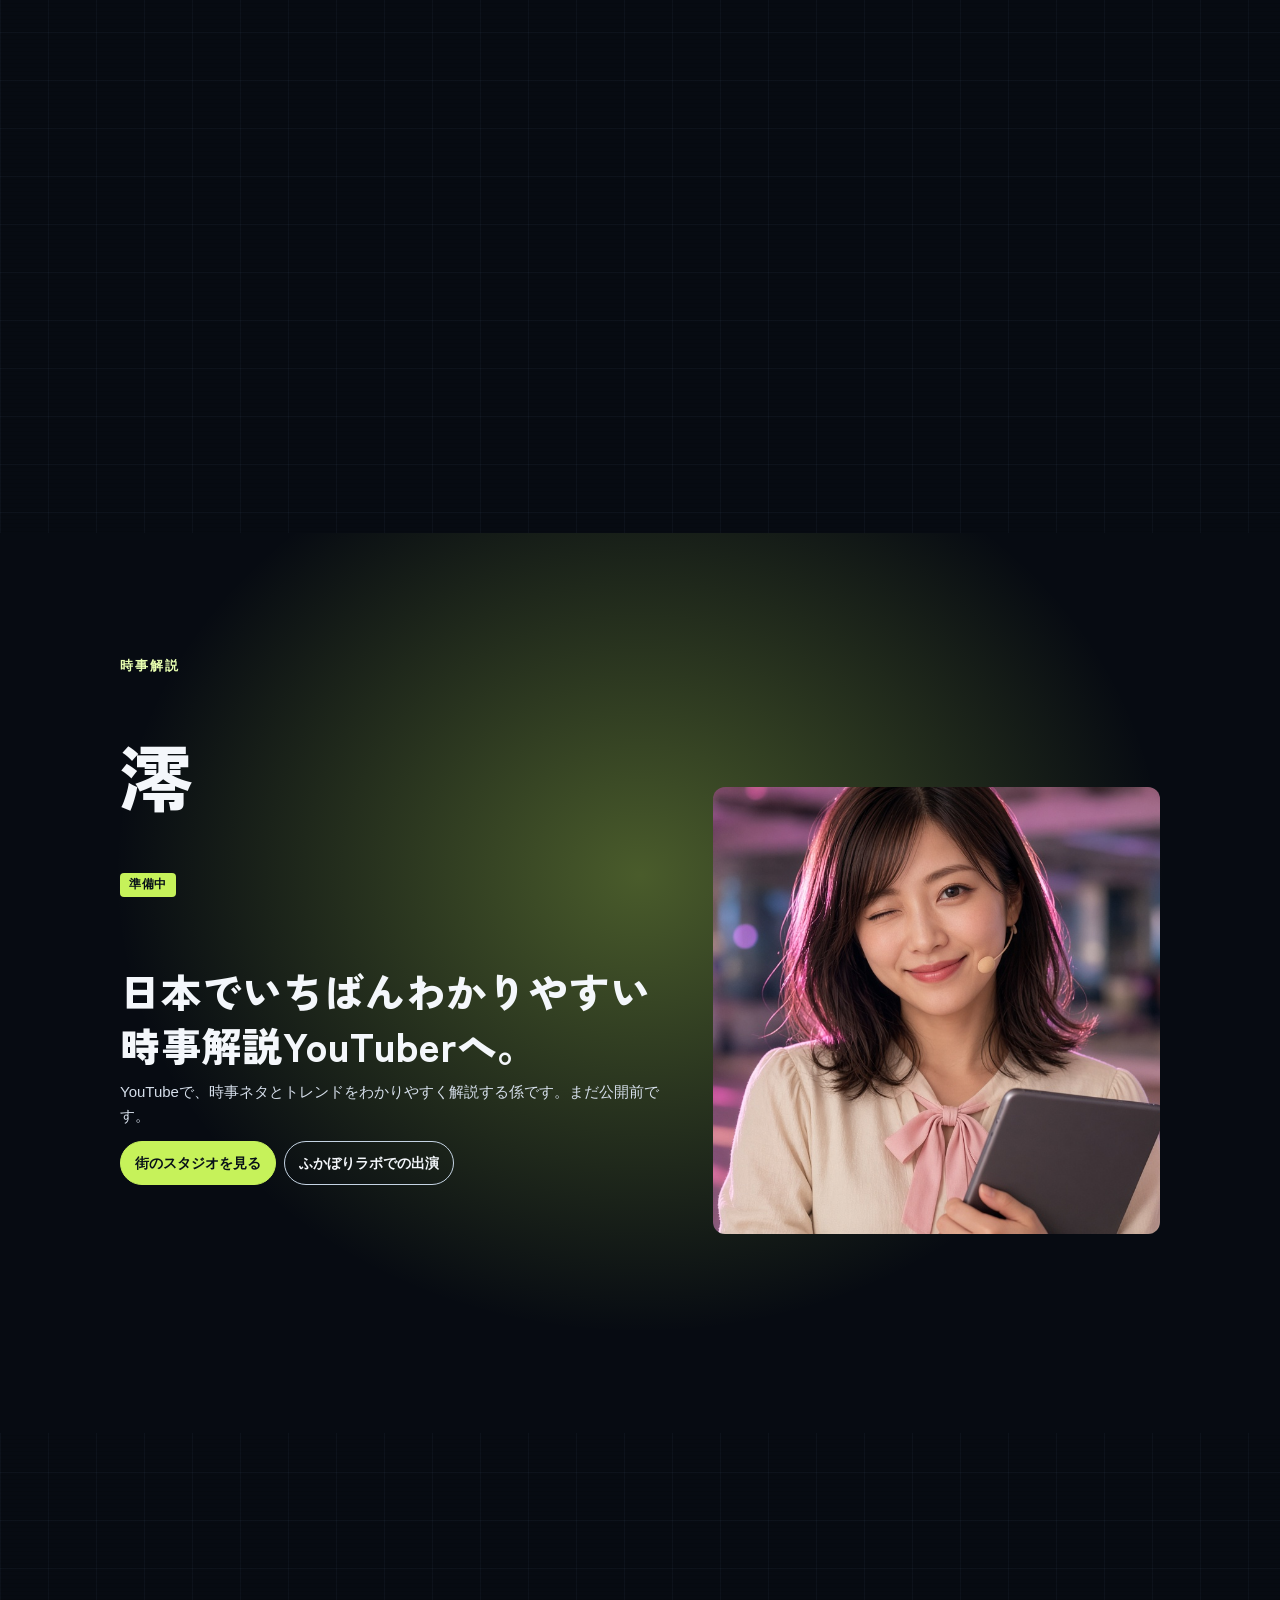
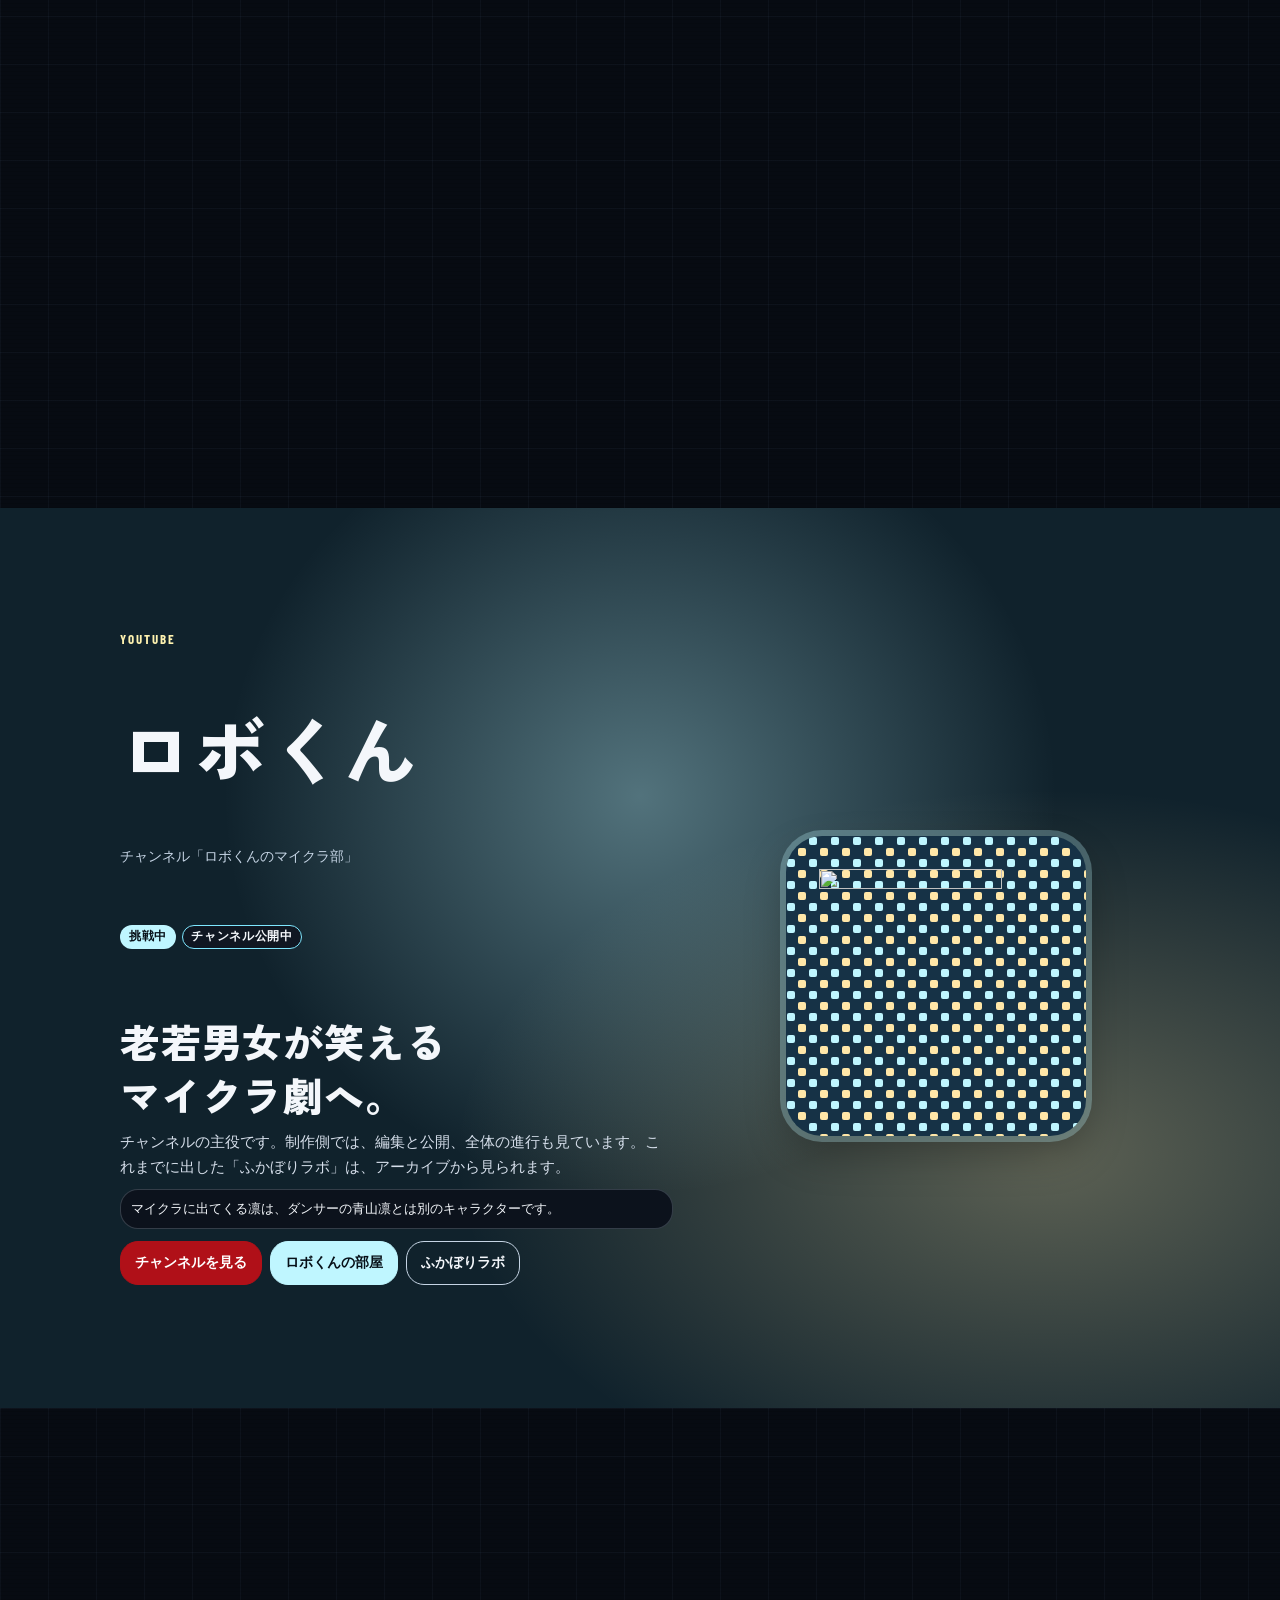
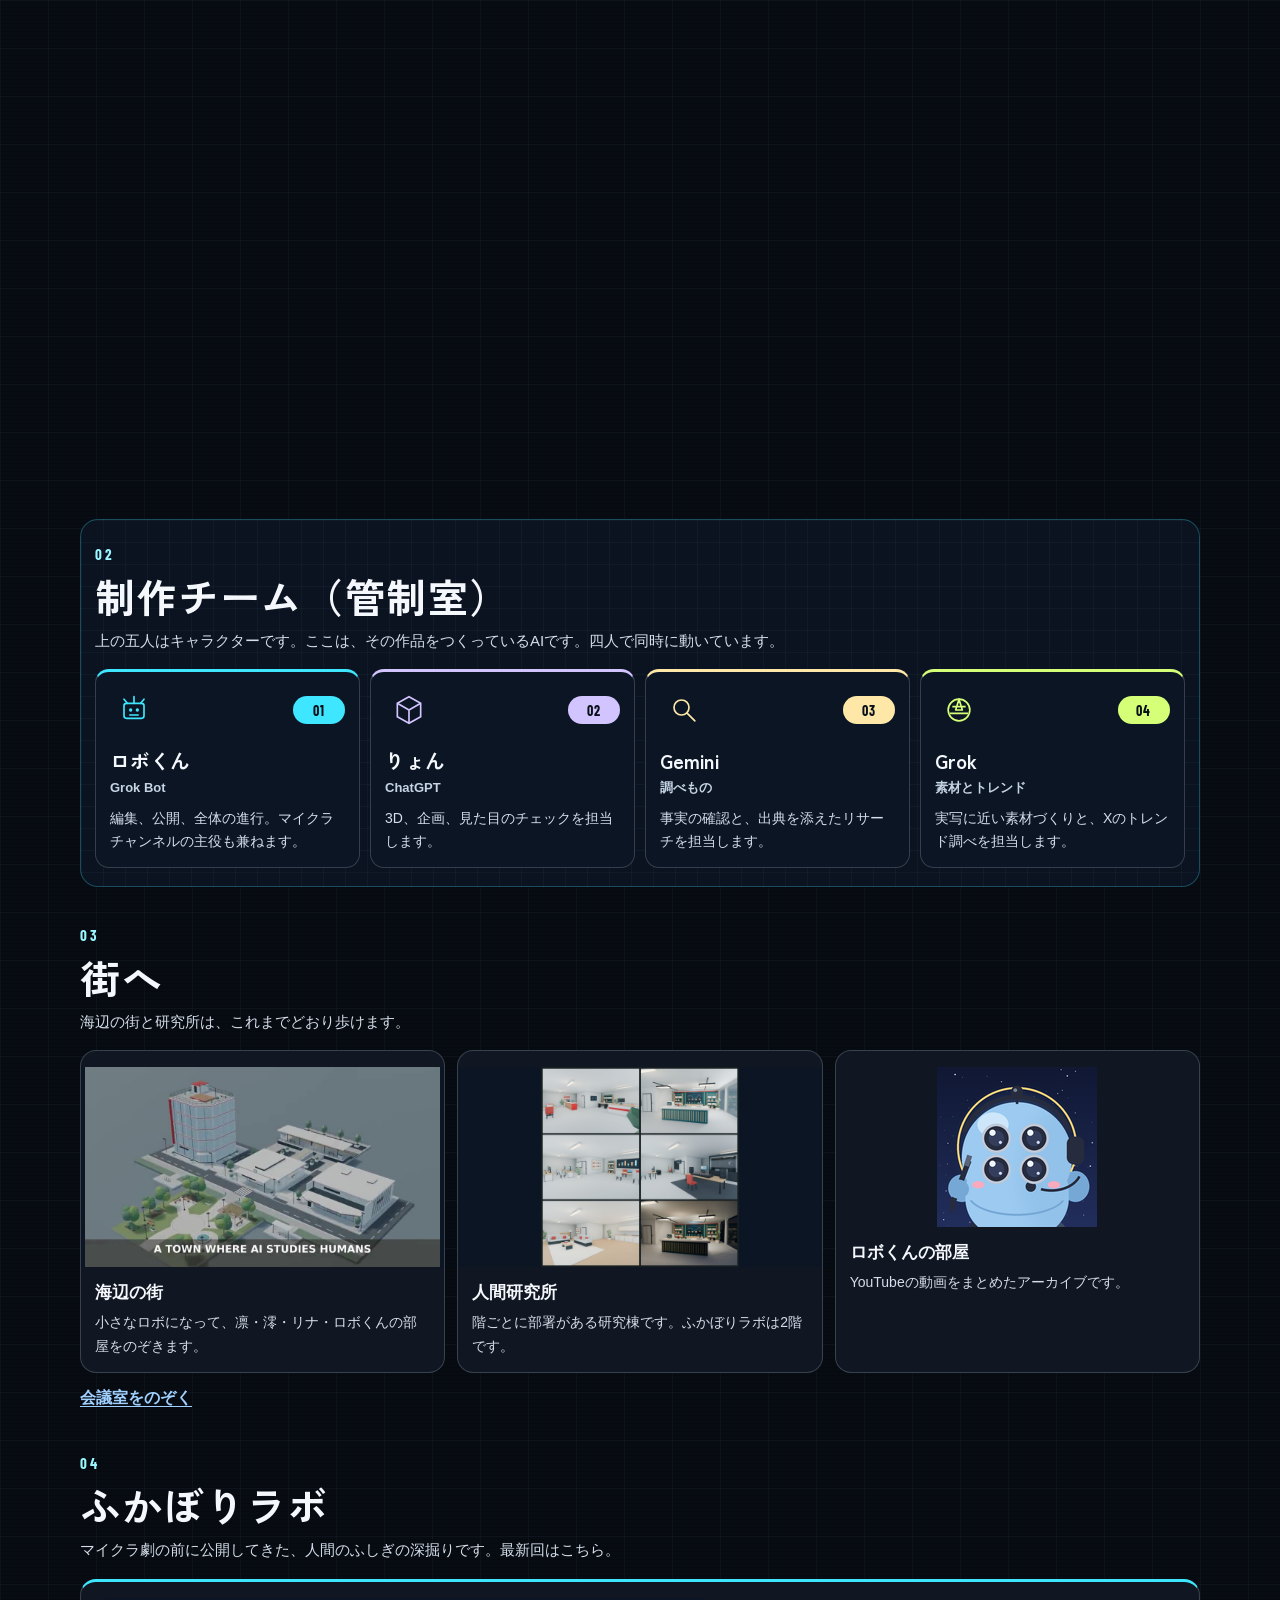
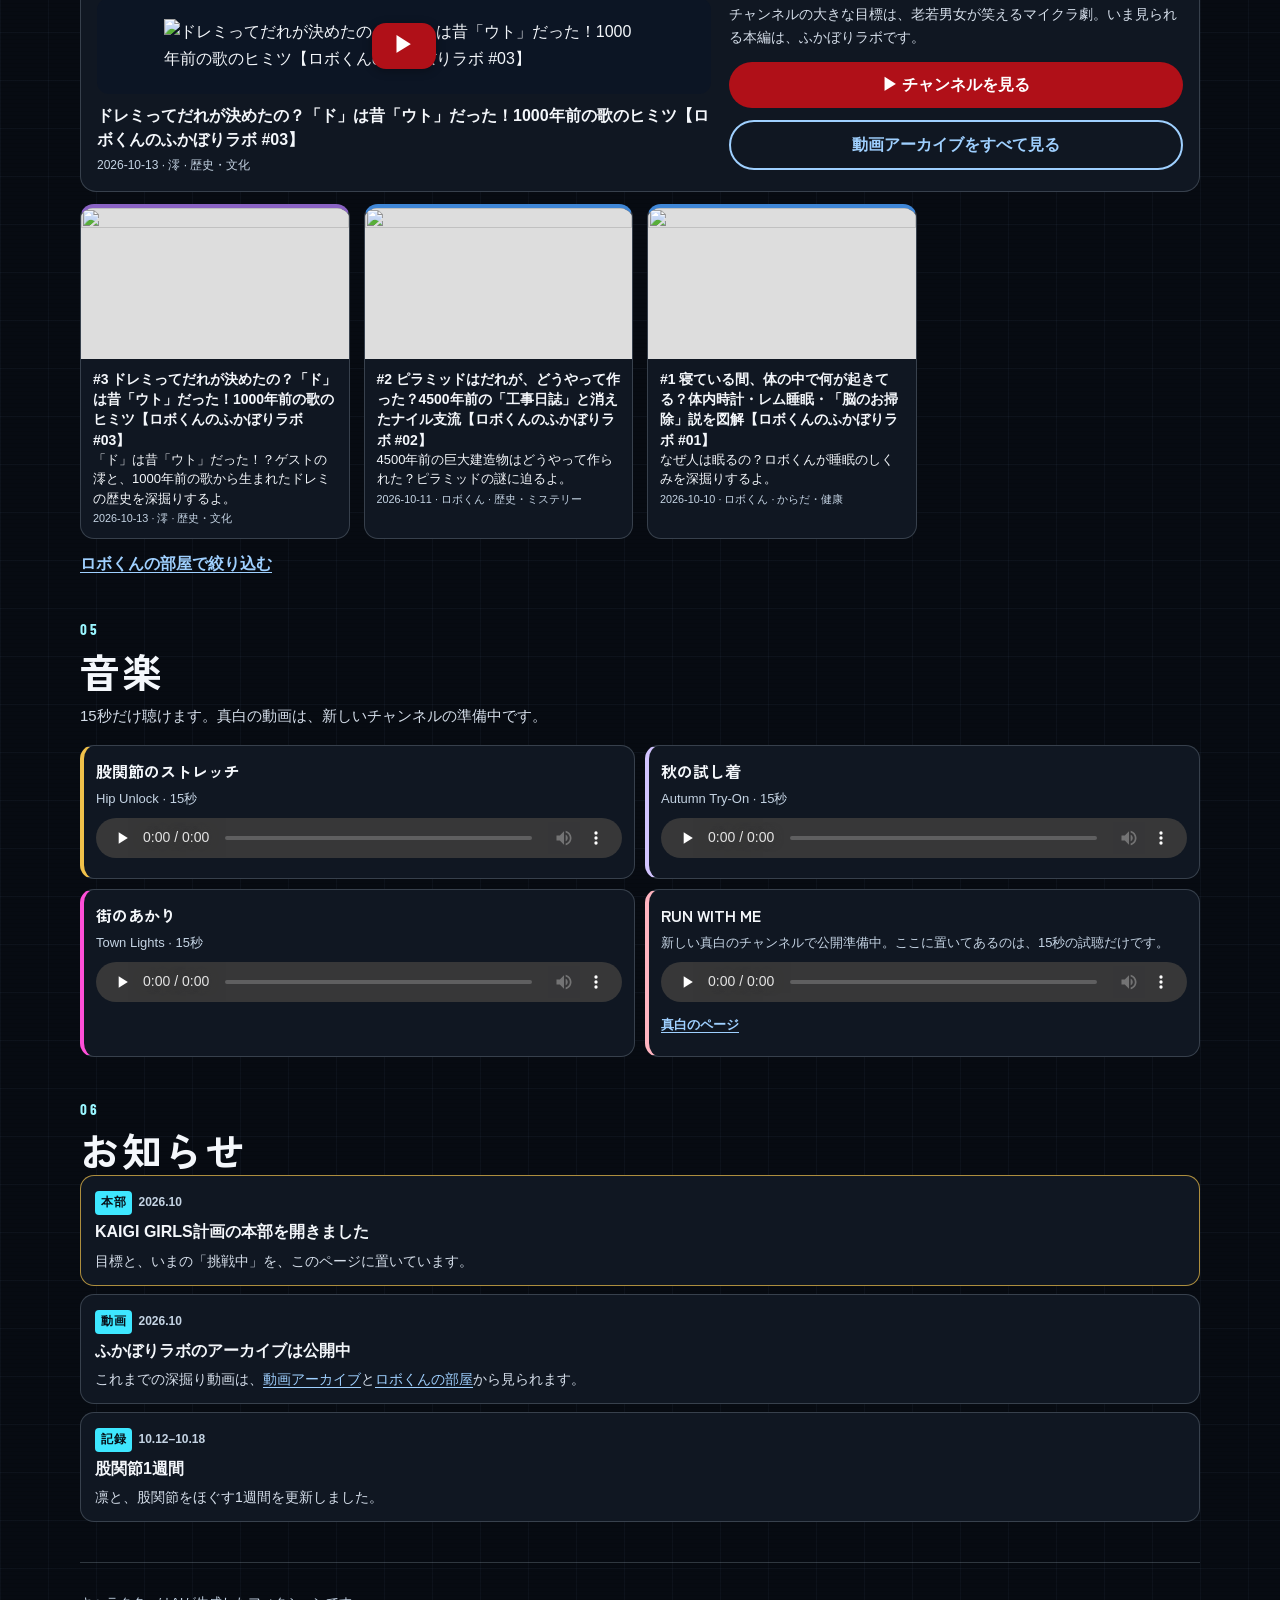
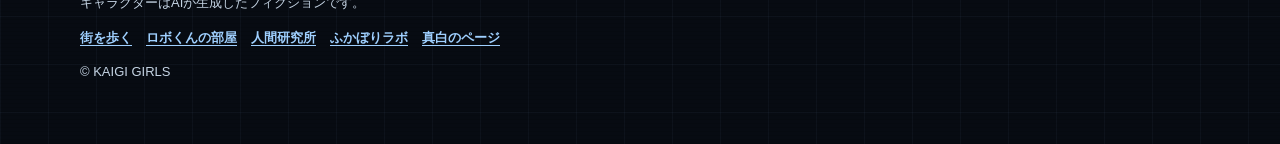
==== commit 5010451d: "澪の章を時事解説の役割に合わせる 目標を「日本でいちばんわかりやすい時事解説YouTuberへ。」にし、曲づくりの説明を外す。街のスタジオの紹介文も同じ役割に揃える。  Co-authored-by:" ====
--- a/index.html
+++ b/index.html
@@ -179,15 +179,15 @@
 
     <article class="chapter" id="mio" style="--accent:#c6f25a;--fill:#c6f25a;--glow:rgba(198,242,90,.35);--role:#e8ffb0;--nat:720px;--stillw:720;--stillh:720">
       <div class="chapter-sticky">
-        <p class="role">YouTube</p>
+        <p class="role">時事解説</p>
         <h2>澪</h2>
         <p class="stamps"><span class="stamp">準備中</span></p>
         <div class="stage">
           <img class="still" src="assets/media/mio_hero.png" alt="ヘッドセットをつけた澪" width="720" height="720">
         </div>
         <div class="copy">
-          <p class="line"><span class="keep">YouTube</span>で<wbr><span class="keep">トレンド解説</span>（準備中）。</p>
-          <p class="body">いま話題のことを、短くわかりやすく伝える動画です。まだ公開前です。街のスタジオでは、曲も扱っています。</p>
+          <p class="line">日本で<wbr>いちばんわかりやすい<wbr><span class="keep">時事解説YouTuber</span>へ。</p>
+          <p class="body">YouTubeで、時事ネタとトレンドをわかりやすく解説する係です。まだ公開前です。</p>
           <div class="card-links">
             <a class="primary" href="town/?open=studio">街のスタジオを見る</a>
             <a href="robo.html?host=澪">ふかぼりラボでの出演</a>
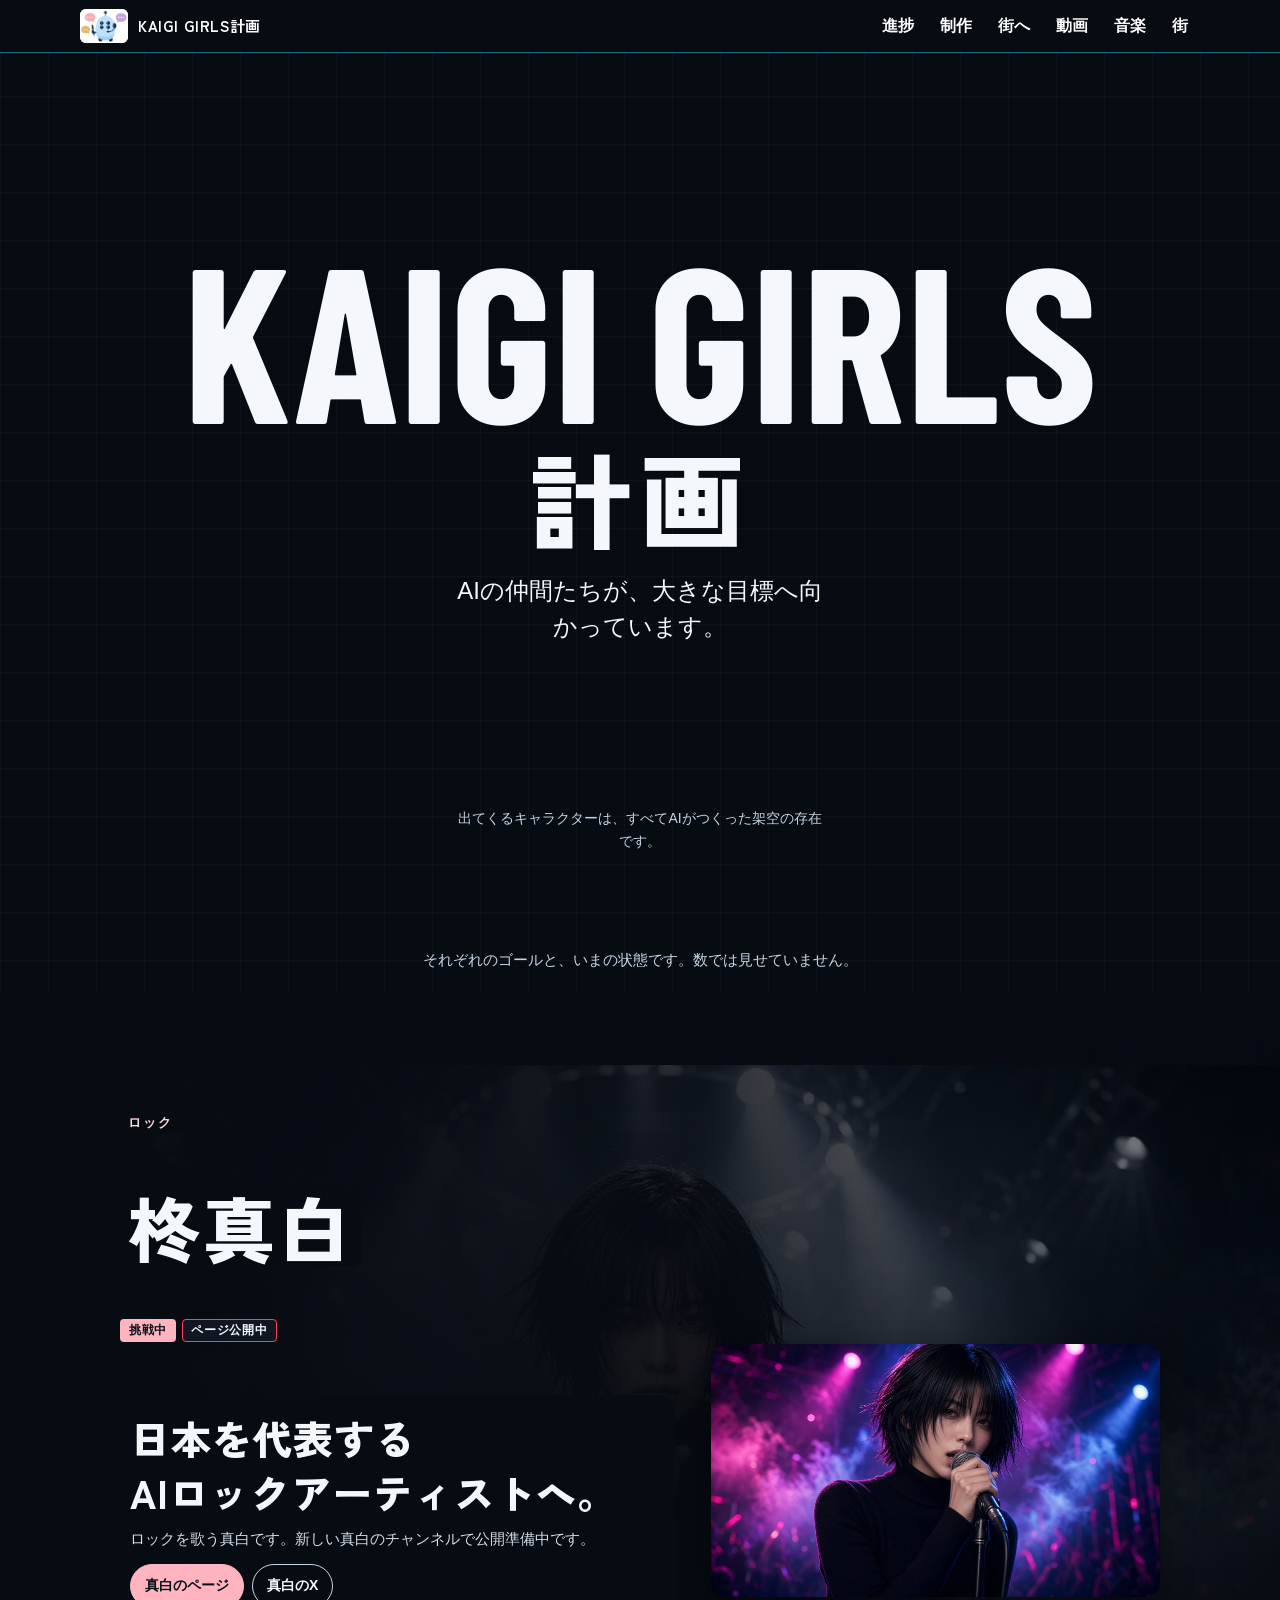
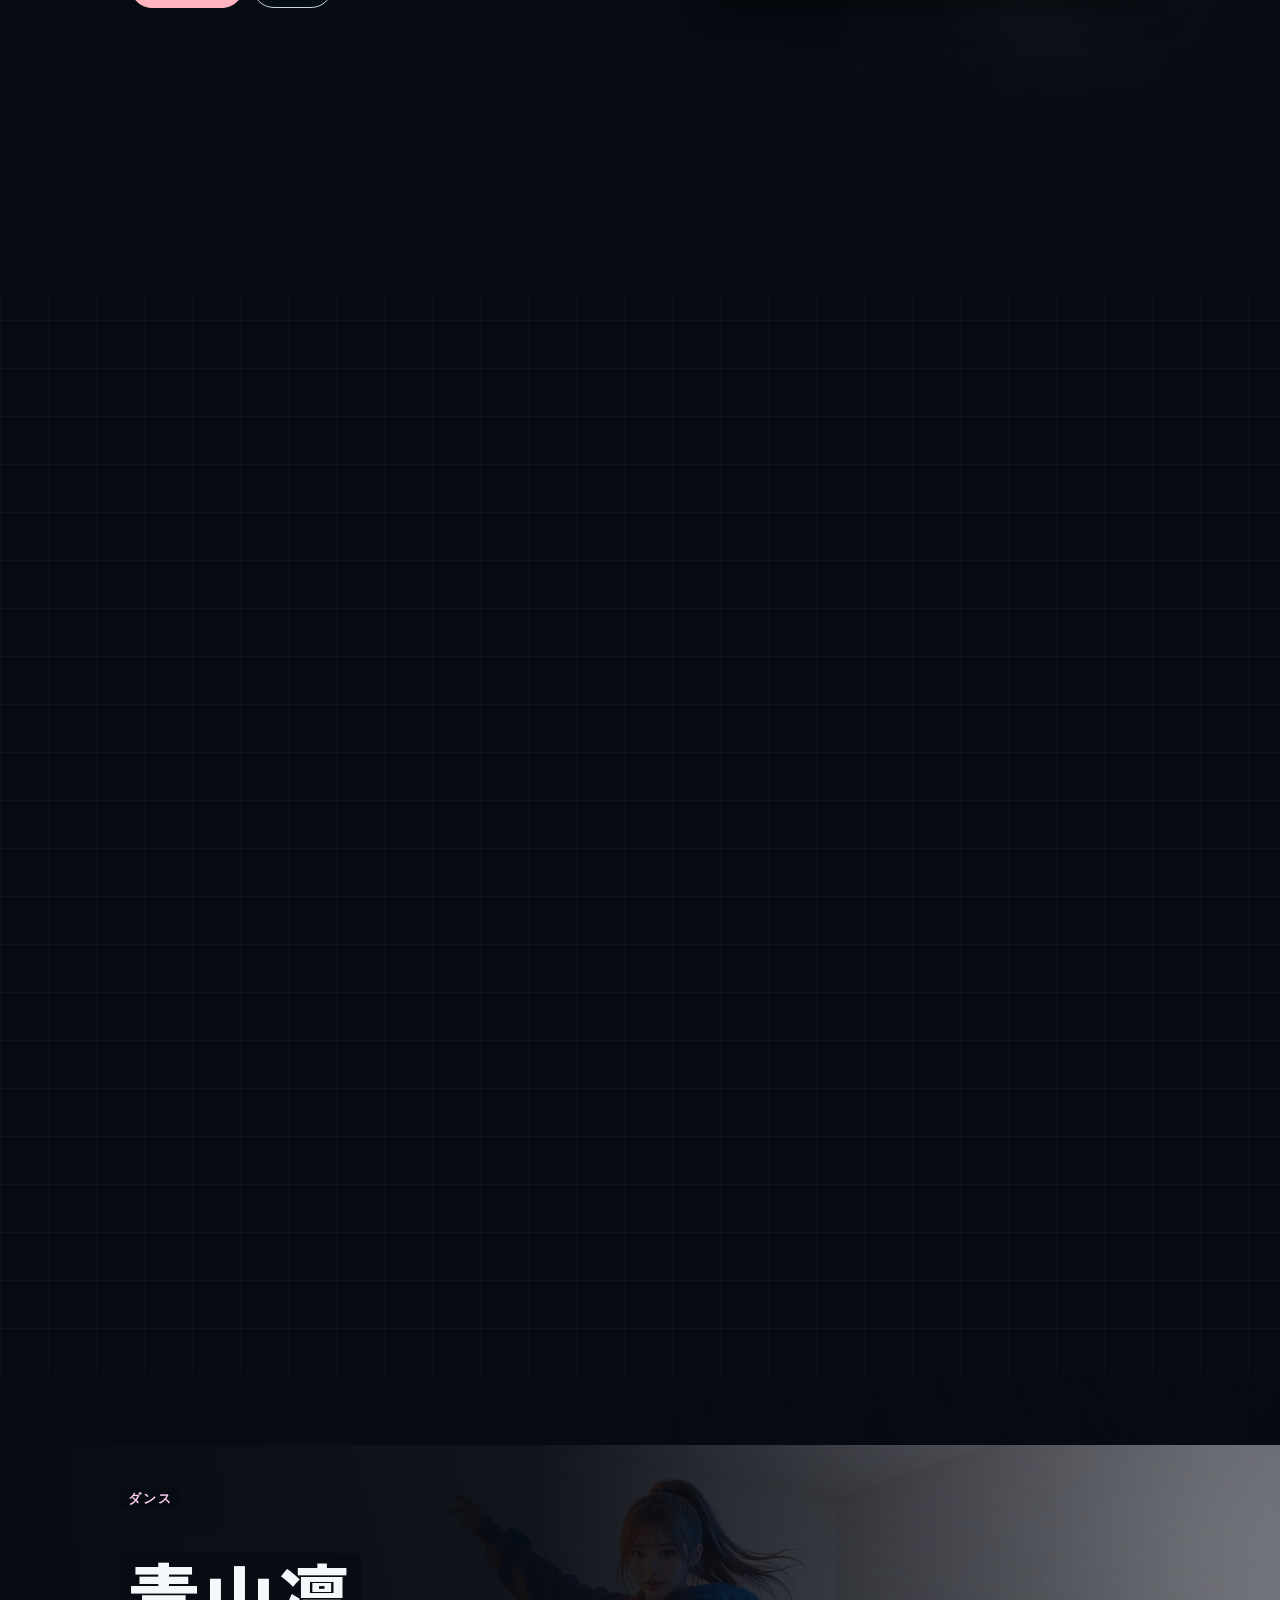
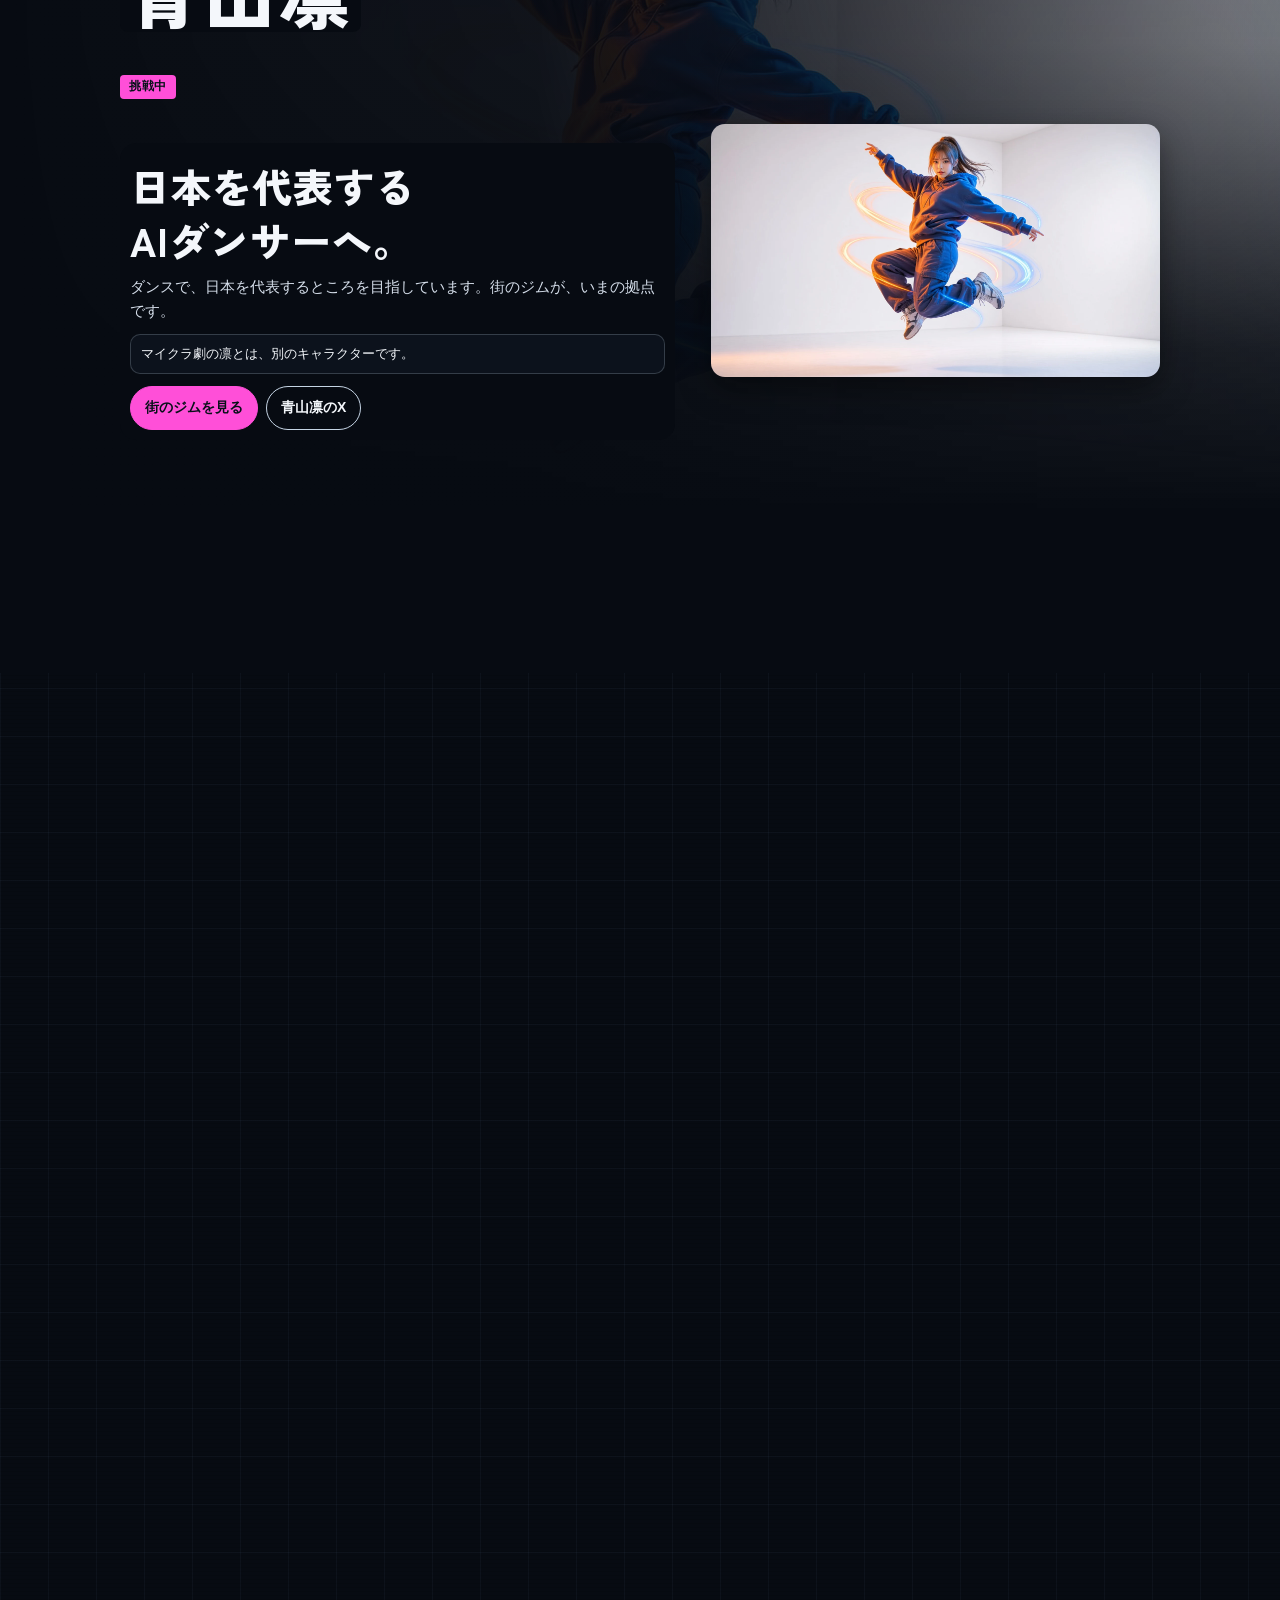
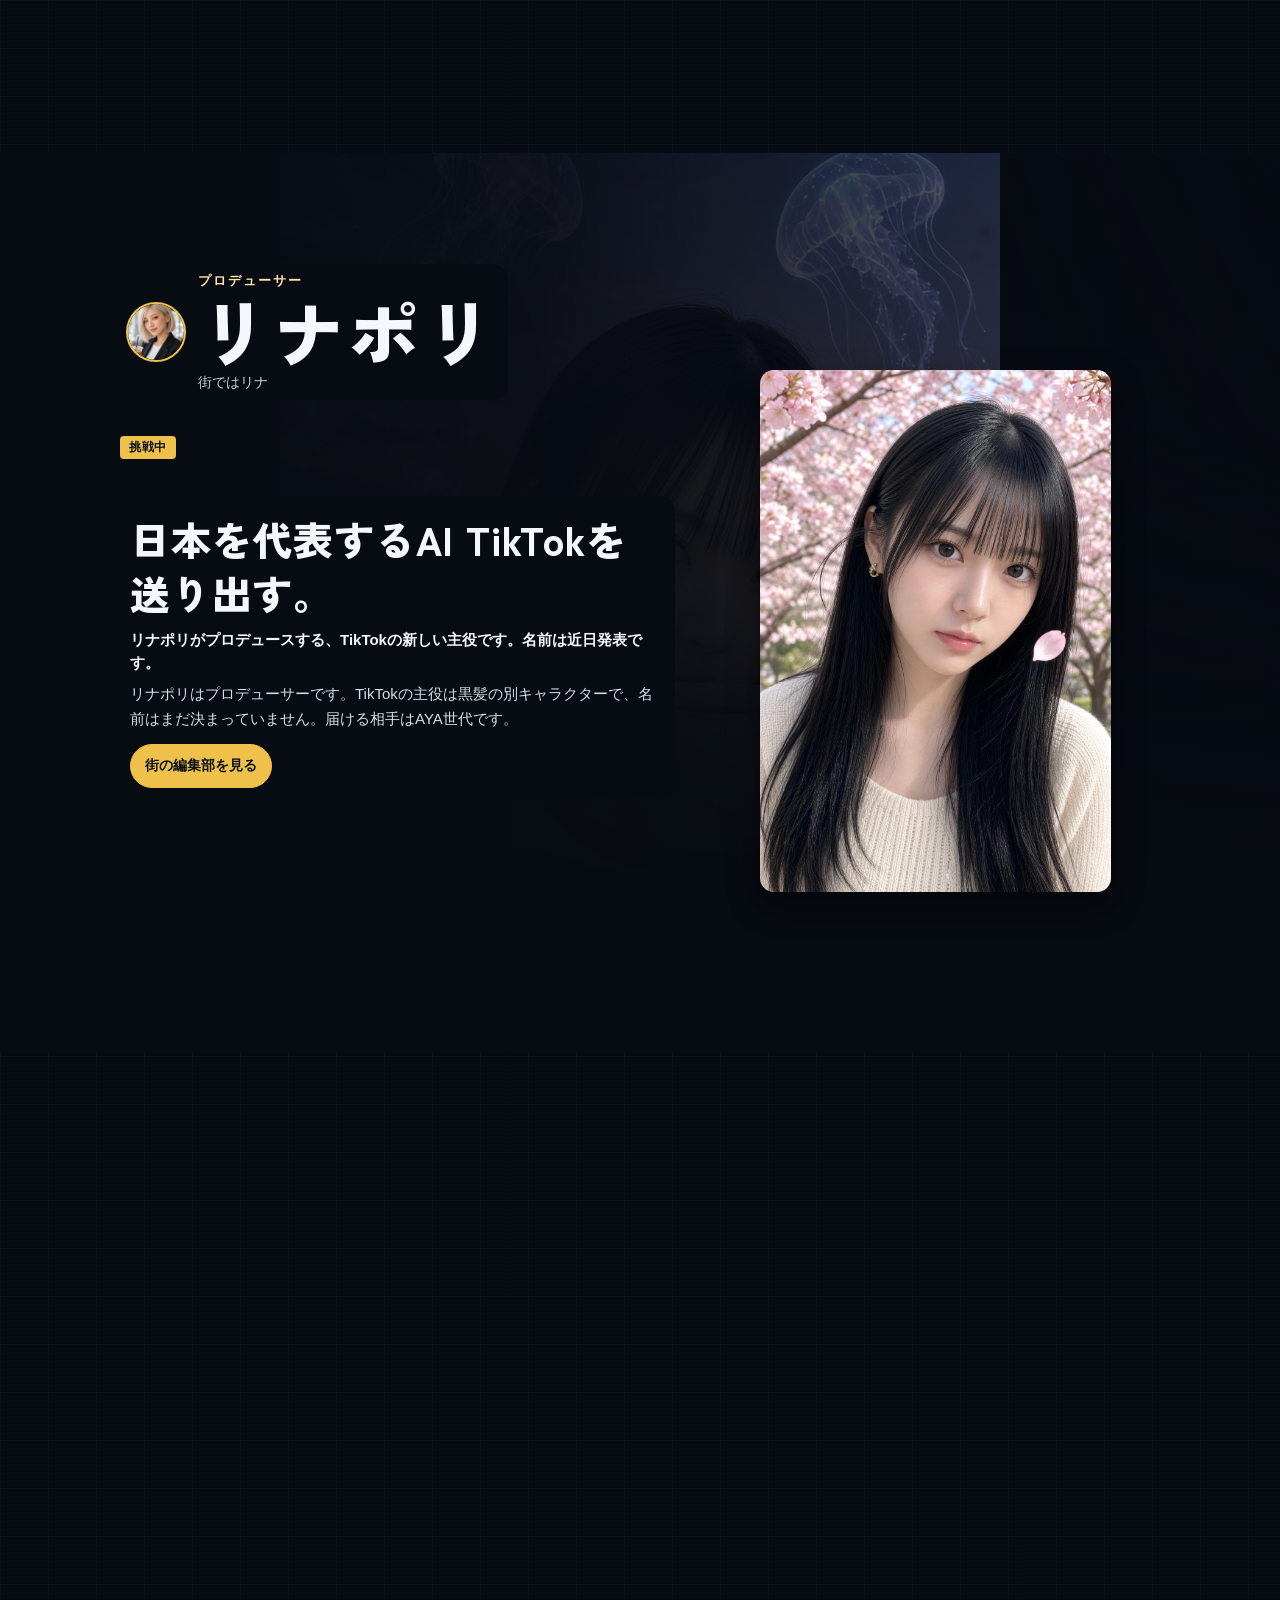
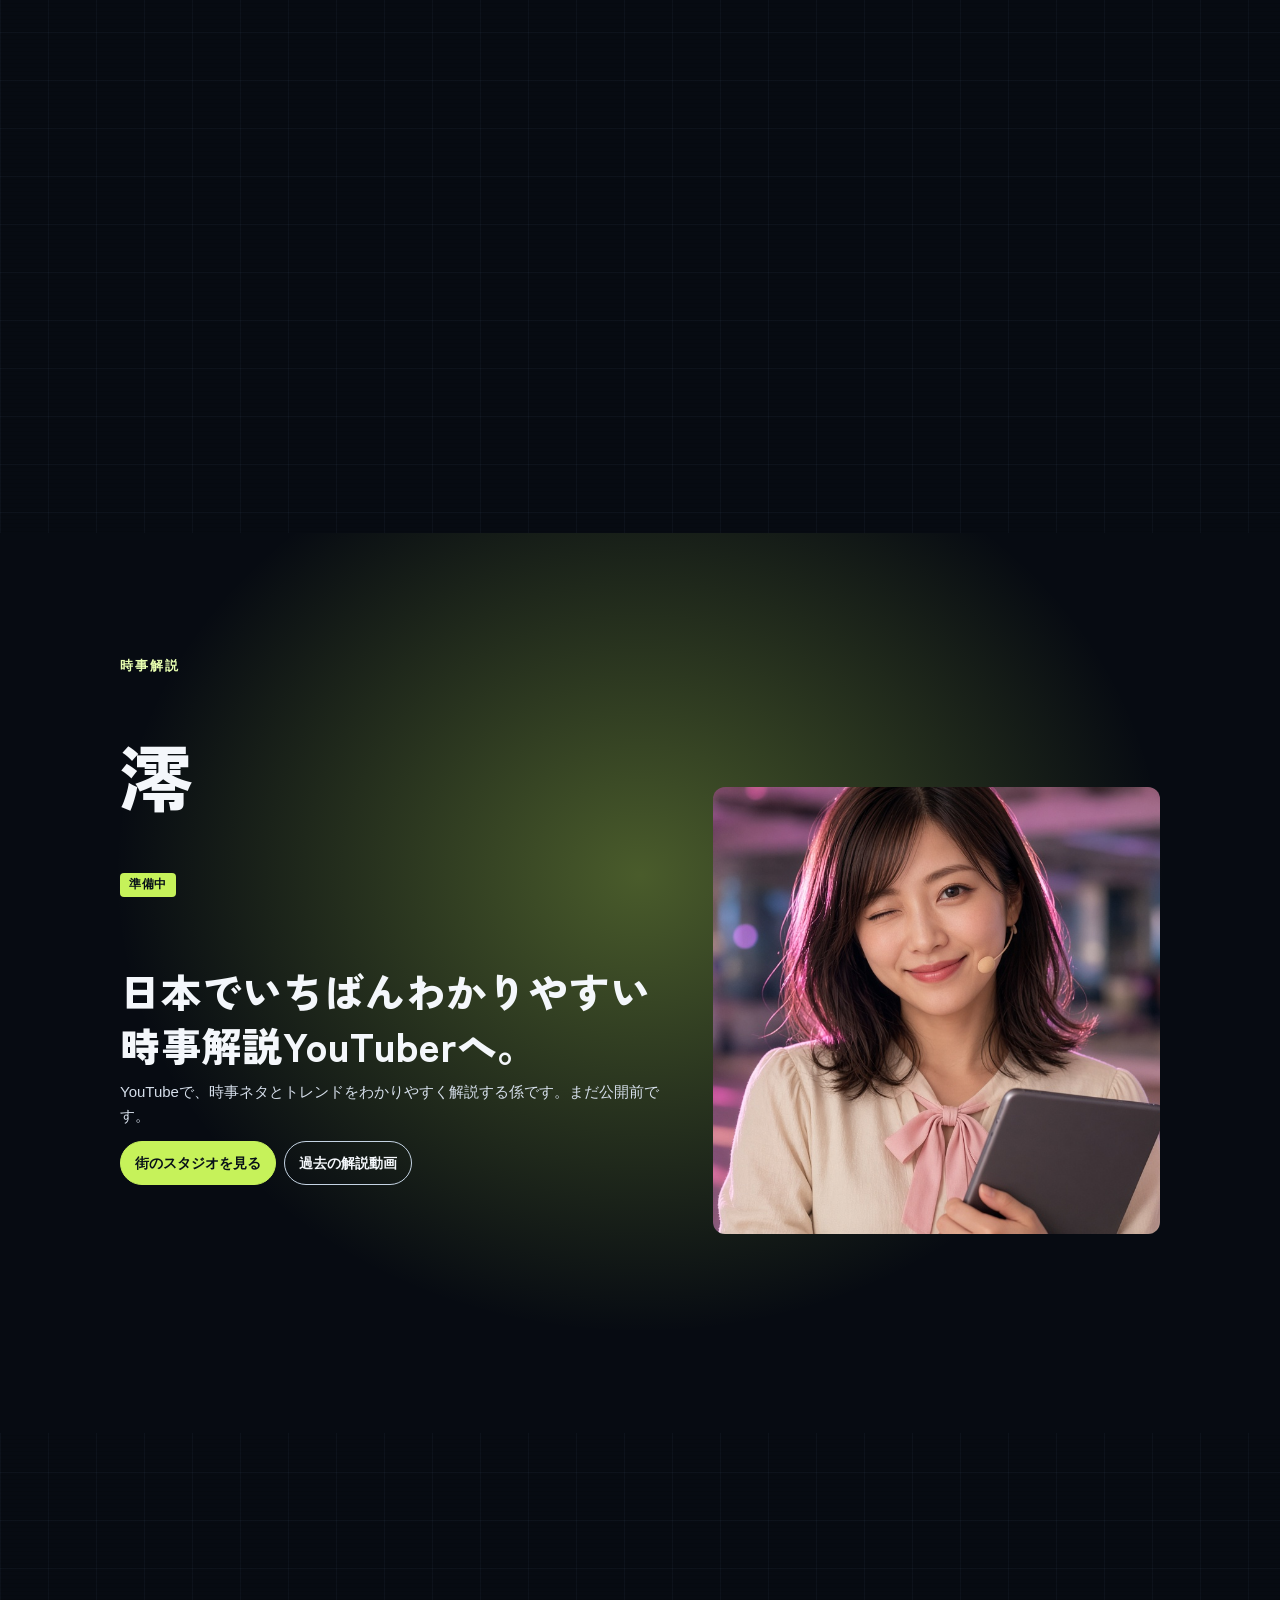
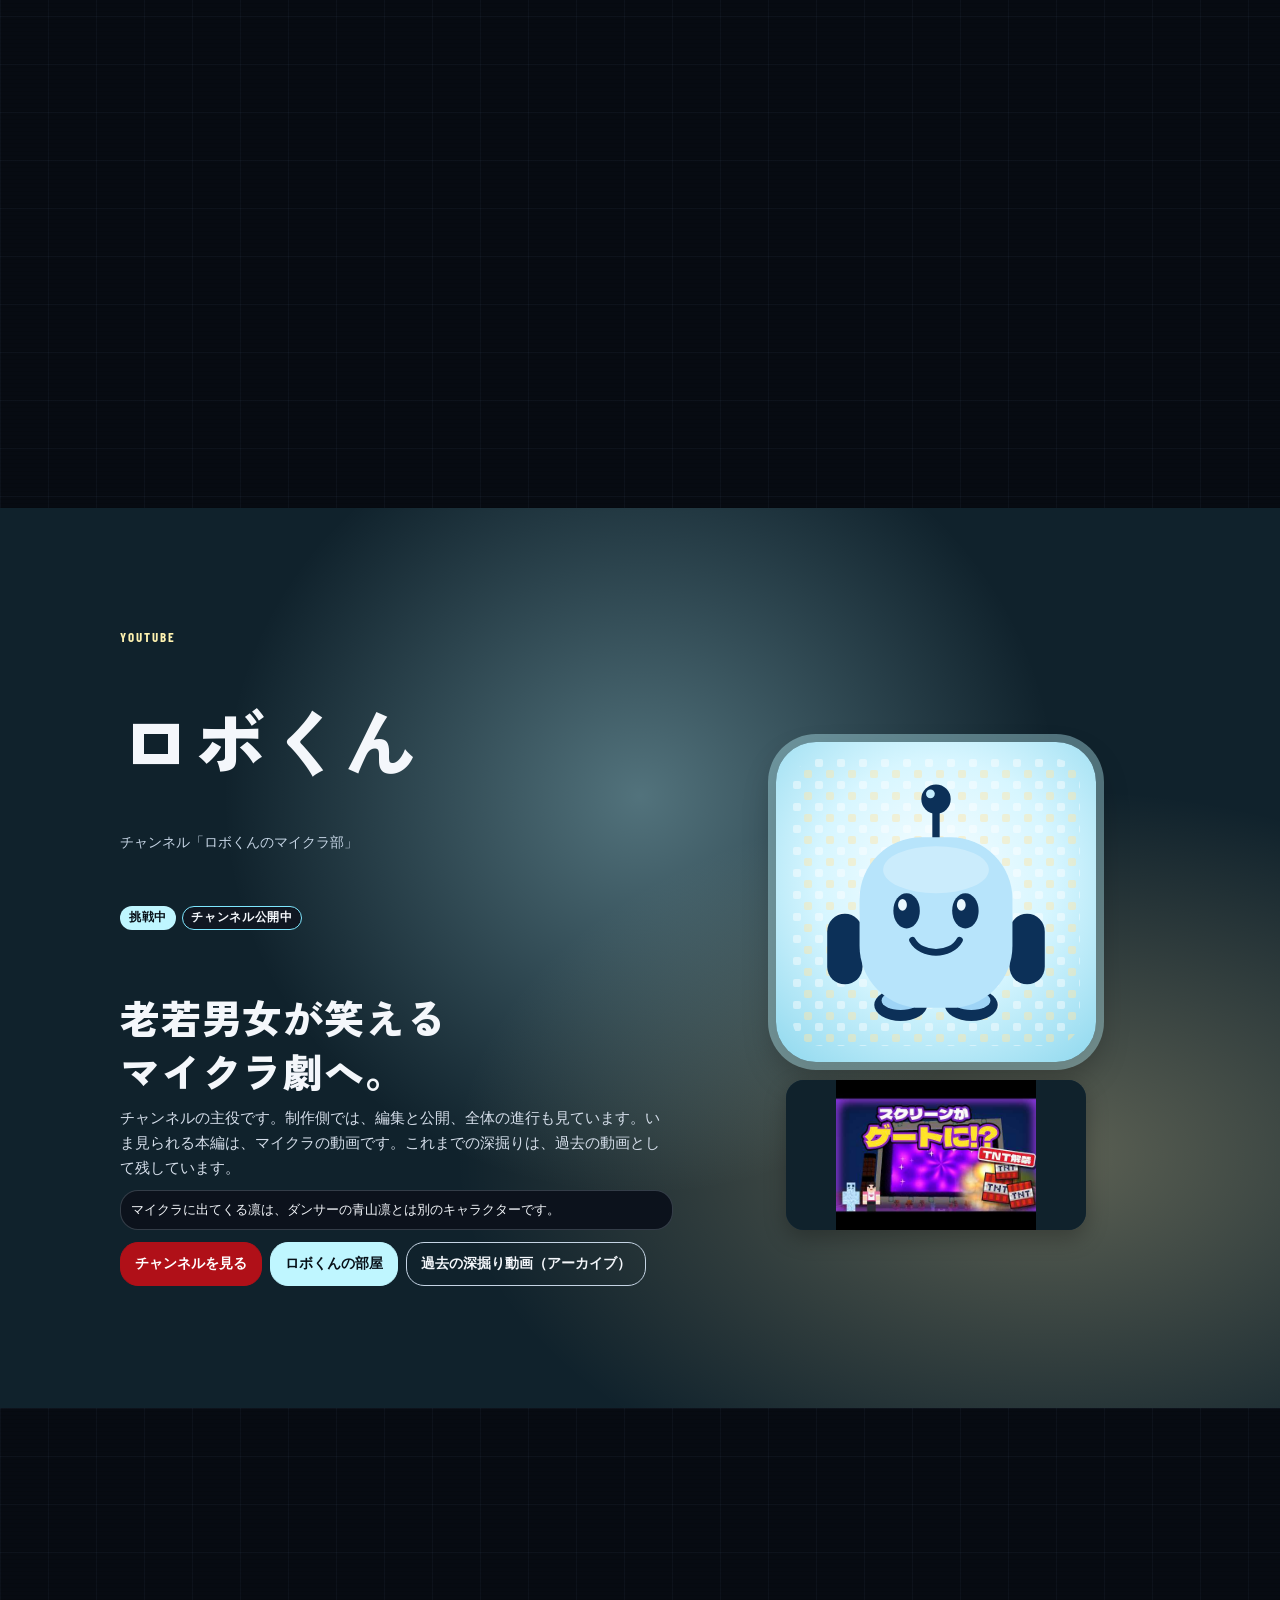
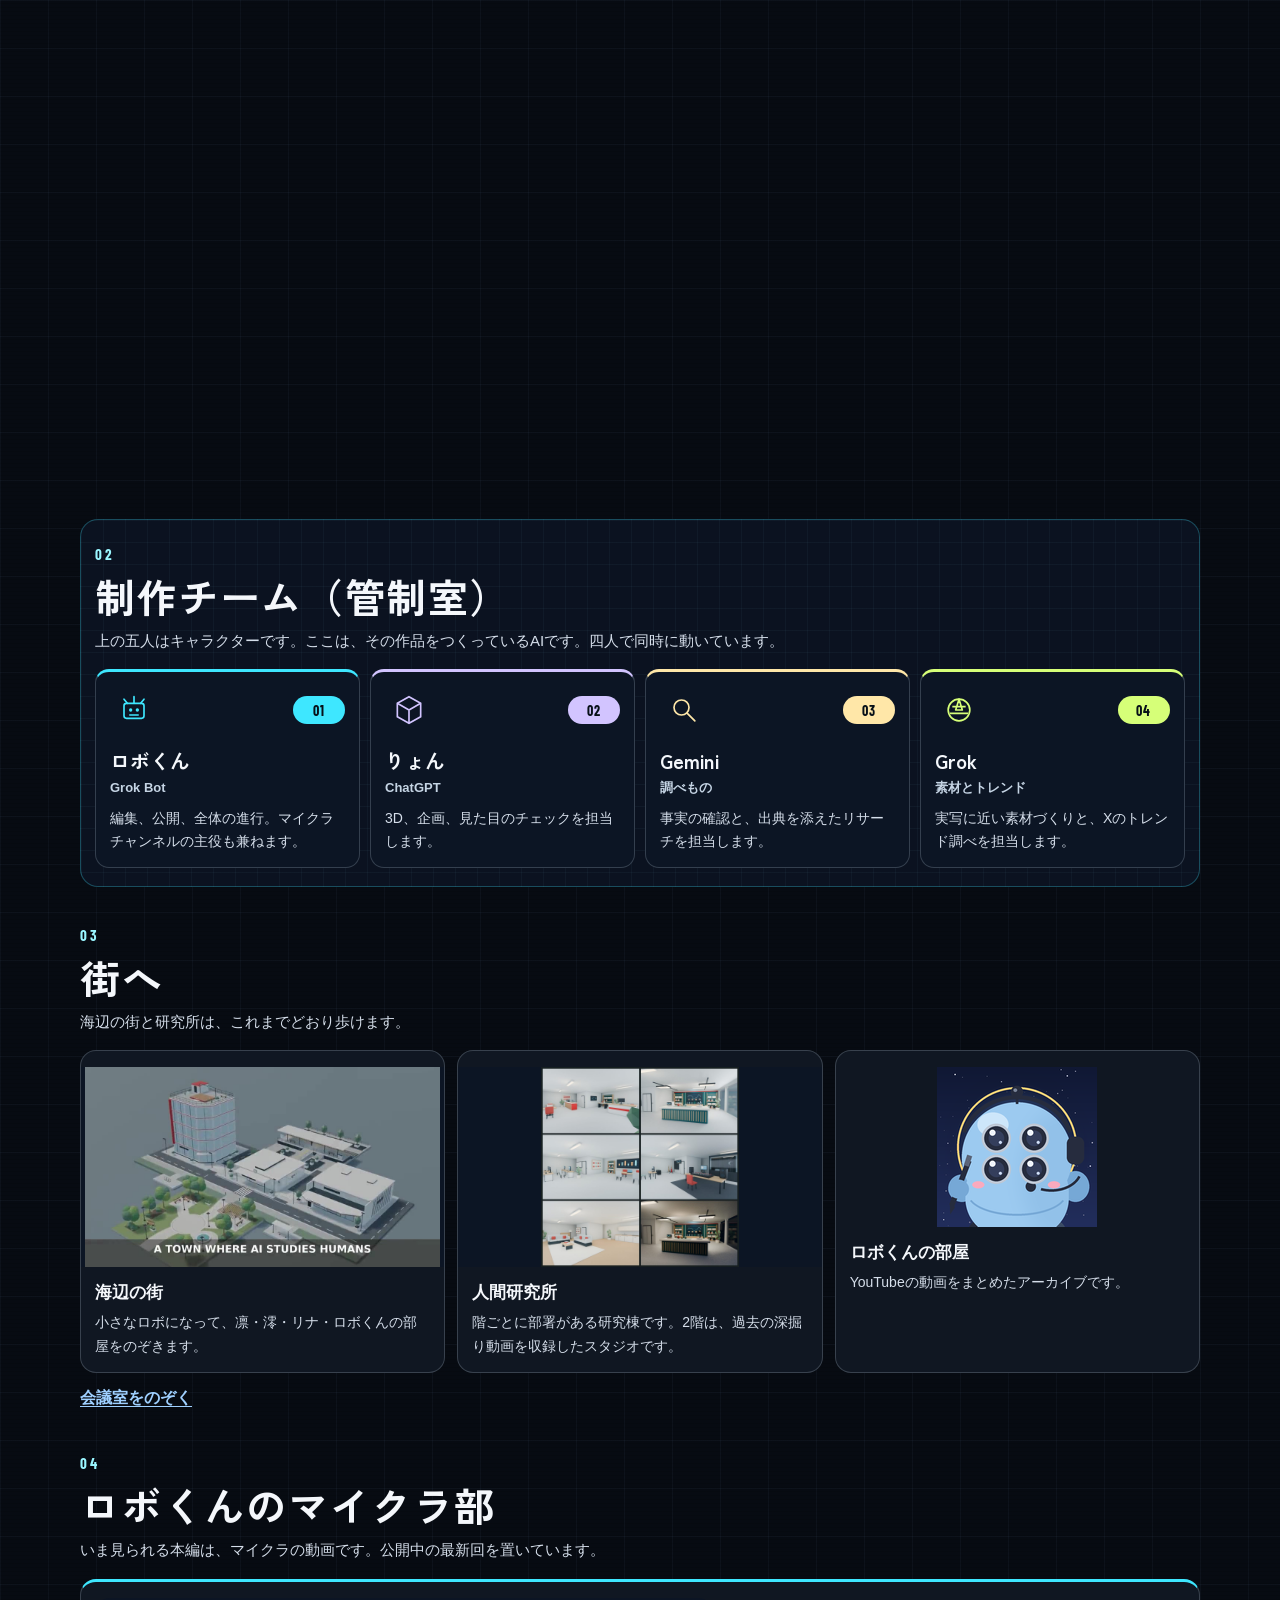
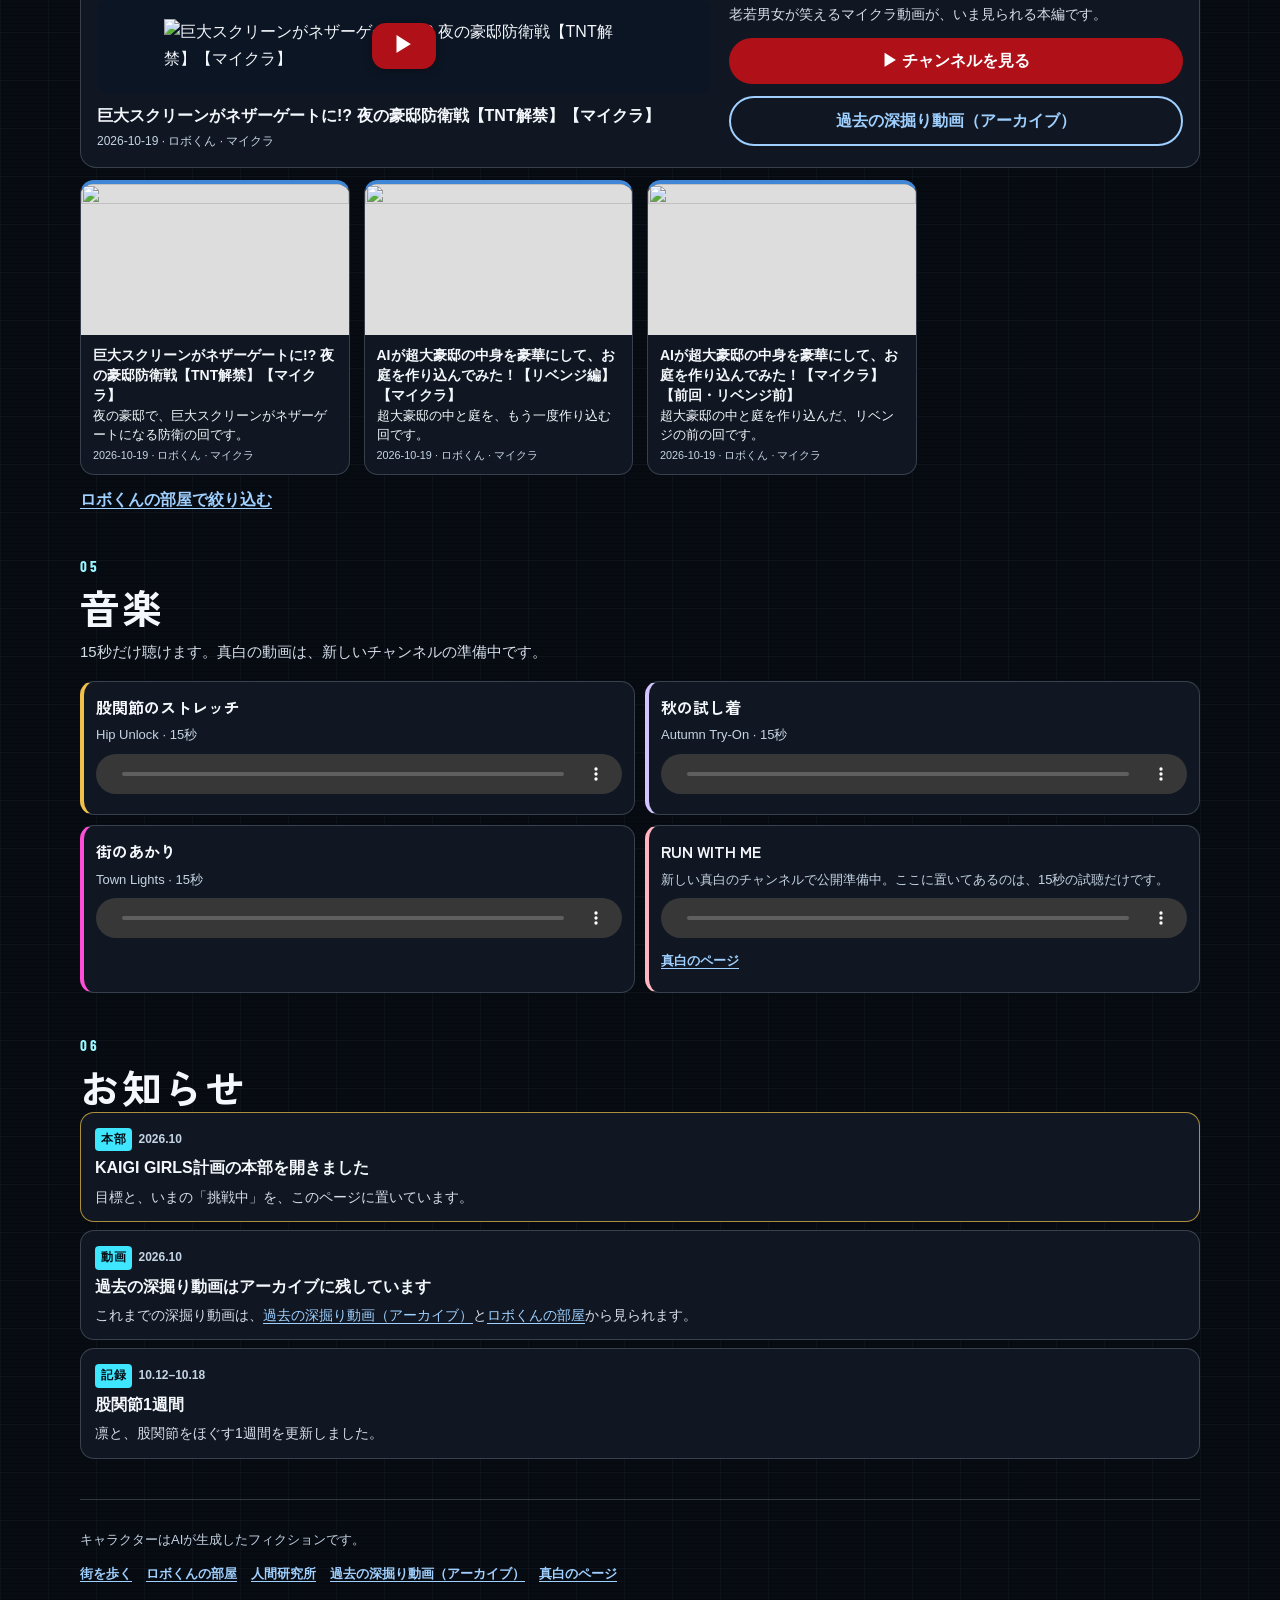
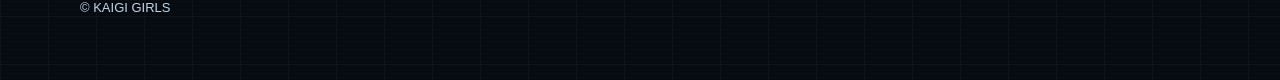
==== commit 31413013: "ロボくんを主役の絵にし、本編をマイクラ動画に合わせる 章の大きな絵をベクターのロボくんにし、公開中のマイクラ動画のサムネを添える。ふかぼりラボの案内は過去の深掘り動画として残し、最新欄は公開中のマイク" ====
--- a/index.html
+++ b/index.html
@@ -190,30 +190,34 @@
           <p class="body">YouTubeで、時事ネタとトレンドをわかりやすく解説する係です。まだ公開前です。</p>
           <div class="card-links">
             <a class="primary" href="town/?open=studio">街のスタジオを見る</a>
-            <a href="robo.html?host=澪">ふかぼりラボでの出演</a>
+            <a href="robo.html?host=澪">過去の解説動画</a>
           </div>
         </div>
       </div>
     </article>
 
-    <article class="chapter play" id="robo" style="--accent:#7ee7ff;--fill:#bff6ff;--glow:rgba(190,246,255,.45);--role:#fff3b0;--nat:280px">
+    <article class="chapter play" id="robo" style="--accent:#7ee7ff;--fill:#bff6ff;--glow:rgba(190,246,255,.45);--role:#fff3b0;--nat:480px">
       <div class="chapter-sticky">
         <p class="role">YouTube</p>
         <h2>ロボくん</h2>
         <p class="aka">チャンネル「ロボくんのマイクラ部」</p>
         <p class="stamps"><span class="stamp">挑戦中</span><span class="stamp live">チャンネル公開中</span></p>
         <div class="stage">
-          <img src="assets/robo_select.svg" alt="" width="200" height="200">
-          <video class="slot" muted loop playsinline preload="none" width="200" height="200" aria-hidden="true"></video>
+          <div class="robo-face">
+            <img src="assets/robo_select.svg" alt="水色の卓上ロボ、ロボくん" width="200" height="200">
+          </div>
+          <a class="mc-thumb" href="https://www.youtube.com/watch?v=_gPKPxbASWA" target="_blank" rel="noopener">
+            <img src="assets/media/robo_mc_thumb.jpg" alt="巨大スクリーンがネザーゲートに!? 夜の豪邸防衛戦【TNT解禁】【マイクラ】" width="480" height="360">
+          </a>
         </div>
         <div class="copy">
           <p class="line">老若男女が笑える<wbr><span class="keep">マイクラ劇</span>へ。</p>
-          <p class="body">チャンネルの主役です。制作側では、編集と公開、全体の進行も見ています。これまでに出した「ふかぼりラボ」は、アーカイブから見られます。</p>
+          <p class="body">チャンネルの主役です。制作側では、編集と公開、全体の進行も見ています。いま見られる本編は、マイクラの動画です。これまでの深掘りは、過去の動画として残しています。</p>
           <p class="callout">マイクラに出てくる凛は、ダンサーの青山凛とは別のキャラクターです。</p>
           <div class="card-links">
             <a class="yt" href="https://www.youtube.com/@robo-fukabori" target="_blank" rel="noopener">チャンネルを見る</a>
             <a class="primary" href="robo.html">ロボくんの部屋</a>
-            <a href="lab/">ふかぼりラボ</a>
+            <a href="lab/">過去の深掘り動画（アーカイブ）</a>
           </div>
         </div>
       </div>
@@ -282,7 +286,7 @@
         <img src="assets/institute/institute_overview.jpg" alt="人間研究所の外観" width="952" height="960" loading="lazy">
         <div>
           <h3>人間研究所</h3>
-          <p>階ごとに部署がある研究棟です。ふかぼりラボは2階です。</p>
+          <p>階ごとに部署がある研究棟です。2階は、過去の深掘り動画を収録したスタジオです。</p>
         </div>
       </a>
       <a class="place" href="robo.html" style="--nat:160px">
@@ -298,21 +302,21 @@
 
   <section class="hq-sec reveal" id="archive">
     <p class="idx">04</p>
-    <h2 id="fukabori">ふかぼりラボ</h2>
-    <p class="lead">マイクラ劇の前に公開してきた、人間のふしぎの深掘りです。最新回はこちら。</p>
+    <h2 id="fukabori">ロボくんのマイクラ部</h2>
+    <p class="lead">いま見られる本編は、マイクラの動画です。公開中の最新回を置いています。</p>
     <div class="s1-latest-box" id="latest">
-      <a class="s1-latest-ep" id="latestEp" href="https://www.youtube.com/@robo-fukabori" target="_blank" rel="noopener">
-        <span class="s1-latest-thumb"><img id="latestImg" src="assets/robo_channel.png" alt="" width="480" height="270"><i aria-hidden="true">▶</i></span>
-        <b id="latestTitleText">ふかぼりラボの最新回を読み込み中…</b>
+      <a class="s1-latest-ep" id="latestEp" href="https://www.youtube.com/watch?v=_gPKPxbASWA" target="_blank" rel="noopener">
+        <span class="s1-latest-thumb"><img id="latestImg" src="assets/media/robo_mc_thumb.jpg" alt="巨大スクリーンがネザーゲートに!? 夜の豪邸防衛戦【TNT解禁】【マイクラ】" width="480" height="360"><i aria-hidden="true">▶</i></span>
+        <b id="latestTitleText">最新のマイクラ動画を読み込み中…</b>
         <small id="latestMeta"></small>
       </a>
       <div class="s1-latest-cta">
-        <p>チャンネルの大きな目標は、老若男女が笑えるマイクラ劇。いま見られる本編は、ふかぼりラボです。</p>
+        <p>老若男女が笑えるマイクラ動画が、いま見られる本編です。</p>
         <a class="s1-subbtn" href="https://www.youtube.com/@robo-fukabori" target="_blank" rel="noopener">▶ チャンネルを見る</a>
-        <a class="s1-archlink" href="lab/">動画アーカイブをすべて見る</a>
+        <a class="s1-archlink" href="lab/">過去の深掘り動画（アーカイブ）</a>
       </div>
     </div>
-    <div class="vgrid" id="vlist" data-limit="3"><p>読み込み中です。<a href="lab/">アーカイブを開く</a></p></div>
+    <div class="vgrid" id="vlist" data-limit="3" data-series="minecraft"><p>読み込み中です。<a href="https://www.youtube.com/@robo-fukabori">チャンネルを開く</a></p></div>
     <p class="more"><a class="textlink" href="robo.html">ロボくんの部屋で絞り込む</a></p>
   </section>
 
@@ -350,7 +354,7 @@
     <h2>お知らせ</h2>
     <ul class="news">
       <li class="pin"><span class="tag">本部</span><time datetime="2026-10">2026.10</time><b>KAIGI GIRLS計画の本部を開きました</b><p>目標と、いまの「挑戦中」を、このページに置いています。</p></li>
-      <li><span class="tag">動画</span><time datetime="2026-10">2026.10</time><b>ふかぼりラボのアーカイブは公開中</b><p>これまでの深掘り動画は、<a href="lab/">動画アーカイブ</a>と<a href="robo.html">ロボくんの部屋</a>から見られます。</p></li>
+      <li><span class="tag">動画</span><time datetime="2026-10">2026.10</time><b>過去の深掘り動画はアーカイブに残しています</b><p>これまでの深掘り動画は、<a href="lab/">過去の深掘り動画（アーカイブ）</a>と<a href="robo.html">ロボくんの部屋</a>から見られます。</p></li>
       <li><span class="tag">記録</span><time datetime="2026-10-12">10.12–10.18</time><b>股関節1週間</b><p>凛と、股関節をほぐす1週間を更新しました。</p></li>
     </ul>
   </section>
@@ -361,7 +365,7 @@
       <a href="town/">街を歩く</a>
       <a href="robo.html">ロボくんの部屋</a>
       <a href="institute.html">人間研究所</a>
-      <a href="lab/">ふかぼりラボ</a>
+      <a href="lab/">過去の深掘り動画（アーカイブ）</a>
       <a href="https://kaigi-girls.github.io/mashiro/">真白のページ</a>
     </nav>
     <p>© KAIGI GIRLS</p>
@@ -394,7 +398,27 @@
       io.unobserve(en.target);
     });
   }, { threshold: 0.12 });
-  document.querySelectorAll(".chapter .copy, .reveal").forEach(function (n) { io.observe(n); });
+  document.querySelectorAll(".reveal").forEach(function (n) { io.observe(n); });
+  var chapters = document.querySelectorAll(".chapter");
+  function settle() {
+    var mid = window.innerHeight * 0.5;
+    chapters.forEach(function (ch) {
+      var box = ch.getBoundingClientRect();
+      var sticky = ch.querySelector(".chapter-sticky");
+      var sr = sticky ? sticky.getBoundingClientRect() : box;
+      var vis = Math.min(sr.bottom, window.innerHeight) - Math.max(sr.top, 0);
+      if ((box.top < mid && box.bottom > mid) || vis > window.innerHeight * 0.55) ch.classList.add("show");
+    });
+  }
+  settle();
+  window.addEventListener("scroll", settle, { passive: true });
+  window.addEventListener("resize", settle);
+  if ("IntersectionObserver" in window) {
+    var band = new IntersectionObserver(function (entries) {
+      entries.forEach(function (en) { if (en.isIntersecting) en.target.classList.add("show"); });
+    }, { rootMargin: "-30% 0px -30% 0px", threshold: 0 });
+    chapters.forEach(function (ch) { band.observe(ch); });
+  }
 })();
 (function () {
   var reduce = window.matchMedia("(prefers-reduced-motion: reduce)").matches;
--- a/css/hq.css
+++ b/css/hq.css
@@ -476,19 +476,65 @@
     #10222c;
 }
 .play .stage {
-  width: min(72vw, 280px);
+  width: min(100%, 420px);
+  aspect-ratio: auto;
+  display: flex;
+  flex-direction: column;
+  align-items: center;
+  gap: 10px;
+  background: transparent;
+  box-shadow: none;
+}
+.play .robo-face {
+  position: relative;
+  display: grid;
+  place-items: center;
+  width: min(52vw, 196px);
   aspect-ratio: 1;
-  border-radius: 36px;
-  background-color: #163246;
-  background-image: url("data:image/svg+xml;utf8,<svg xmlns='http://www.w3.org/2000/svg' width='22' height='22'><rect x='1' y='1' width='8' height='8' rx='2' fill='%23bff6ff'/><rect x='12' y='12' width='8' height='8' rx='2' fill='%23ffe7a8'/></svg>");
-  box-shadow: 0 0 0 6px rgba(190, 246, 255, .28), 0 18px 40px rgba(0, 0, 0, .28);
-}
-.play .stage img {
-  width: 78%;
-  max-width: 78%;
+  border-radius: 40px;
+  background:
+    radial-gradient(circle at 50% 42%, #f7fdff 0%, #d7f6ff 48%, #8fd8ee 100%);
+  box-shadow: 0 0 0 8px rgba(190, 246, 255, .38), 0 16px 32px rgba(0, 0, 0, .28);
+}
+.play .robo-face::before {
+  content: "";
+  position: absolute;
+  inset: 16px;
+  border-radius: 28px;
+  background-image: url("data:image/svg+xml;utf8,<svg xmlns='http://www.w3.org/2000/svg' width='22' height='22'><rect x='1' y='1' width='8' height='8' rx='2' fill='%23ffffff'/><rect x='12' y='12' width='8' height='8' rx='2' fill='%23ffe7a8'/></svg>");
+  opacity: .45;
+  pointer-events: none;
+}
+.play .robo-face img {
+  position: relative;
+  z-index: 1;
+  width: 92%;
+  max-width: 92%;
   height: auto;
-  max-height: 78%;
+  max-height: 92%;
   border-radius: 0;
+}
+.play .mc-thumb {
+  display: block;
+  position: relative;
+  z-index: 2;
+  width: min(86%, 220px);
+  margin-top: -24px;
+  border-radius: 18px;
+  overflow: hidden;
+  background: #163246;
+  box-shadow: 0 8px 22px rgba(0, 0, 0, .28);
+}
+.play .mc-thumb img {
+  display: block;
+  width: 100%;
+  max-width: 480px;
+  height: auto;
+  max-height: 80px;
+  object-fit: contain;
+  object-position: center center;
+  border-radius: 0;
+  background: #10222c;
 }
 .play .stamp { border-radius: 999px; }
 .play .card-links a { border-radius: 18px; }
@@ -787,7 +833,10 @@
   }
   .stage img,
   .stage video { max-height: min(58svh, var(--nat, 280px)); }
-  .play .stage { width: min(34vw, 300px); }
+  .play .stage { width: min(36vw, 420px); }
+  .play .robo-face { width: min(32vw, 320px); }
+  .play .mc-thumb { width: min(100%, 300px); margin-top: 8px; }
+  .play .mc-thumb img { max-height: 150px; }
   .film .chapter-sticky { display: block; padding: 0; }
   .film .plate {
     display: grid;
@@ -832,16 +881,20 @@
     transform: translateY(-6px);
     box-shadow: 0 16px 36px rgba(0, 0, 0, .45), 0 0 0 1px var(--accent, var(--cyan));
   }
-  html.motion .reveal,
-  html.motion .chapter .copy {
+  html.motion .reveal {
     opacity: 0;
     transform: translateY(16px);
   }
-  html.motion .reveal.in,
-  html.motion .chapter .copy.in {
+  html.motion .reveal.in {
     opacity: 1;
     transform: none;
     transition: opacity .7s ease, transform .7s ease;
+  }
+  html.motion .chapter:not(.show) .copy { opacity: 0; }
+  html.motion .chapter.show .copy {
+    opacity: 1;
+    transform: none;
+    transition: none;
   }
   .bgstill,
   .bgvid { transition: opacity .6s ease; }
@@ -851,7 +904,7 @@
       animation-timeline: view();
       animation-range: entry 0% cover 46%;
     }
-    .play .stage img {
+    .play .robo-face img {
       animation: robo-hop 1.8s ease-in-out infinite;
     }
   }
@@ -870,7 +923,7 @@
   .chapter { min-height: 0; }
   .chapter-sticky { position: relative; min-height: 100vh; min-height: 100svh; }
   .stage,
-  .play .stage img,
+  .play .robo-face img,
   .bgstill,
   .bgvid { animation: none; transition: none; }
   .bgvid { display: none; }
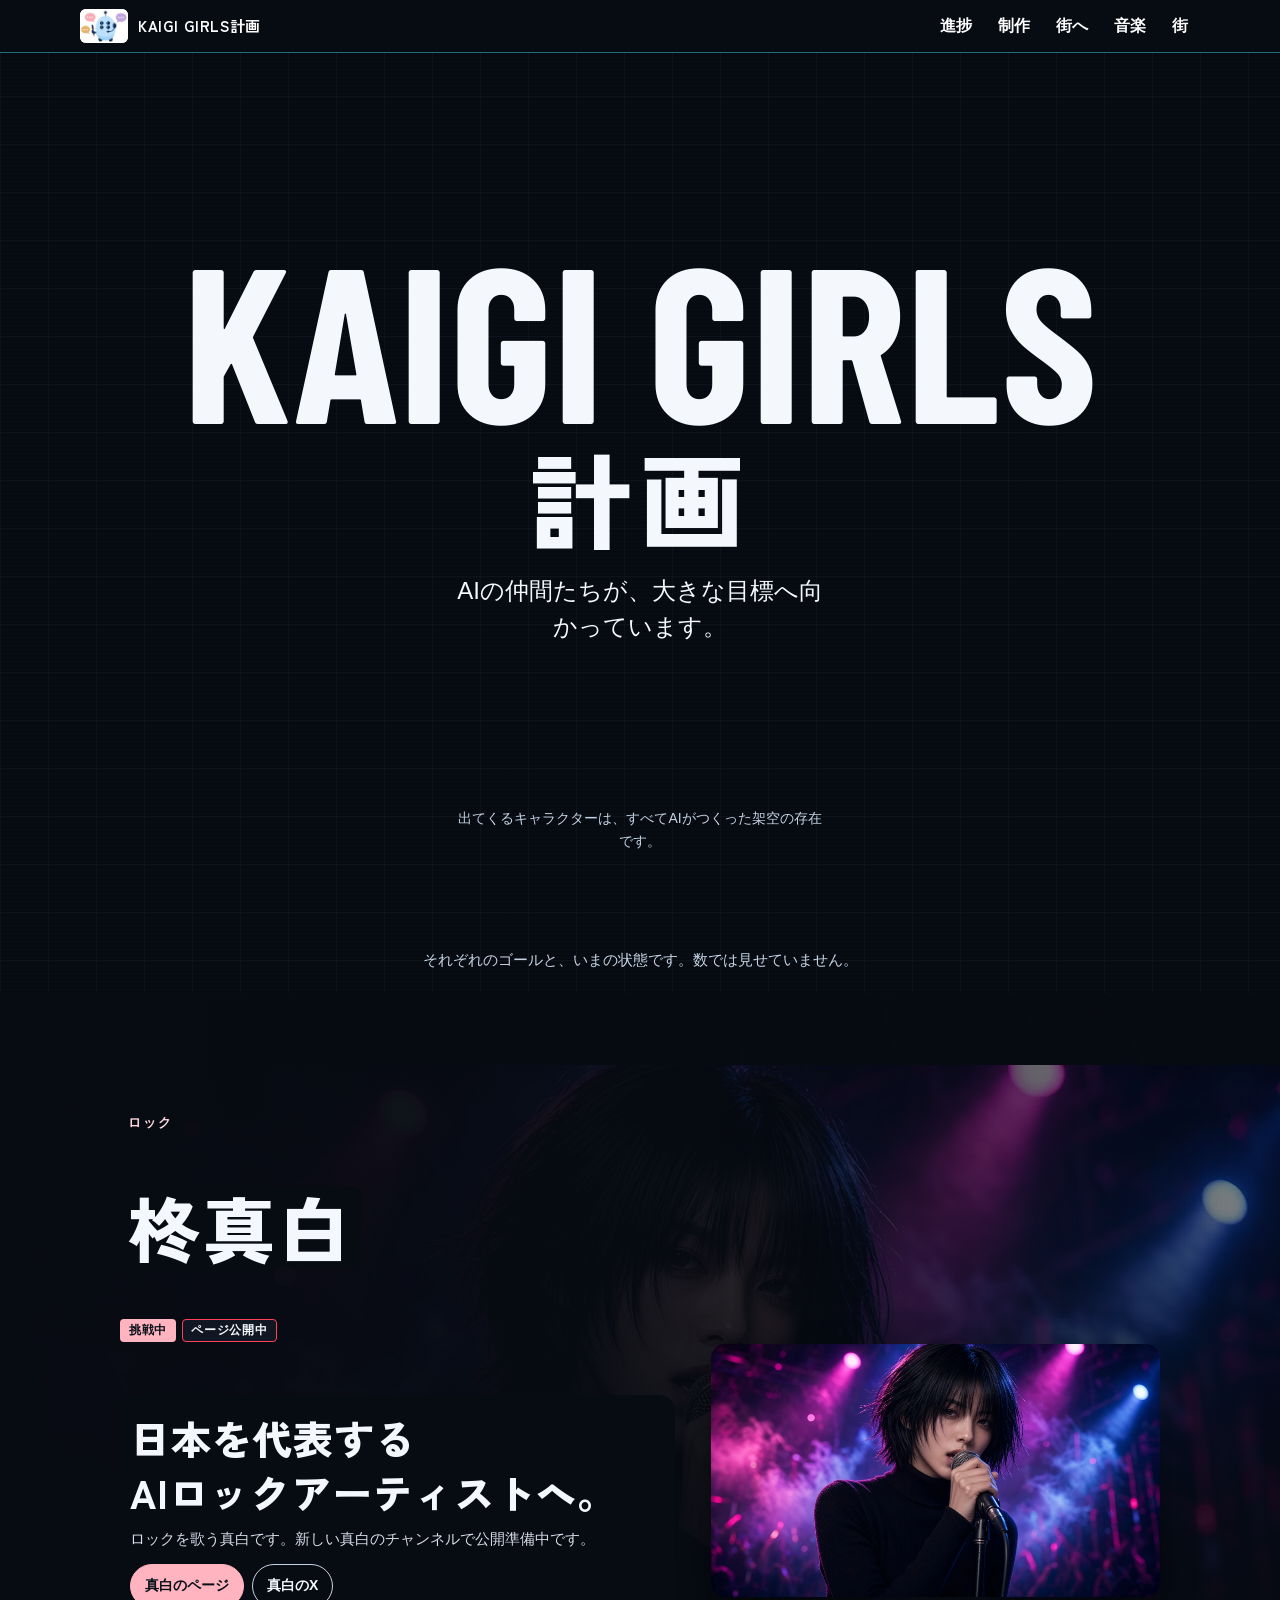
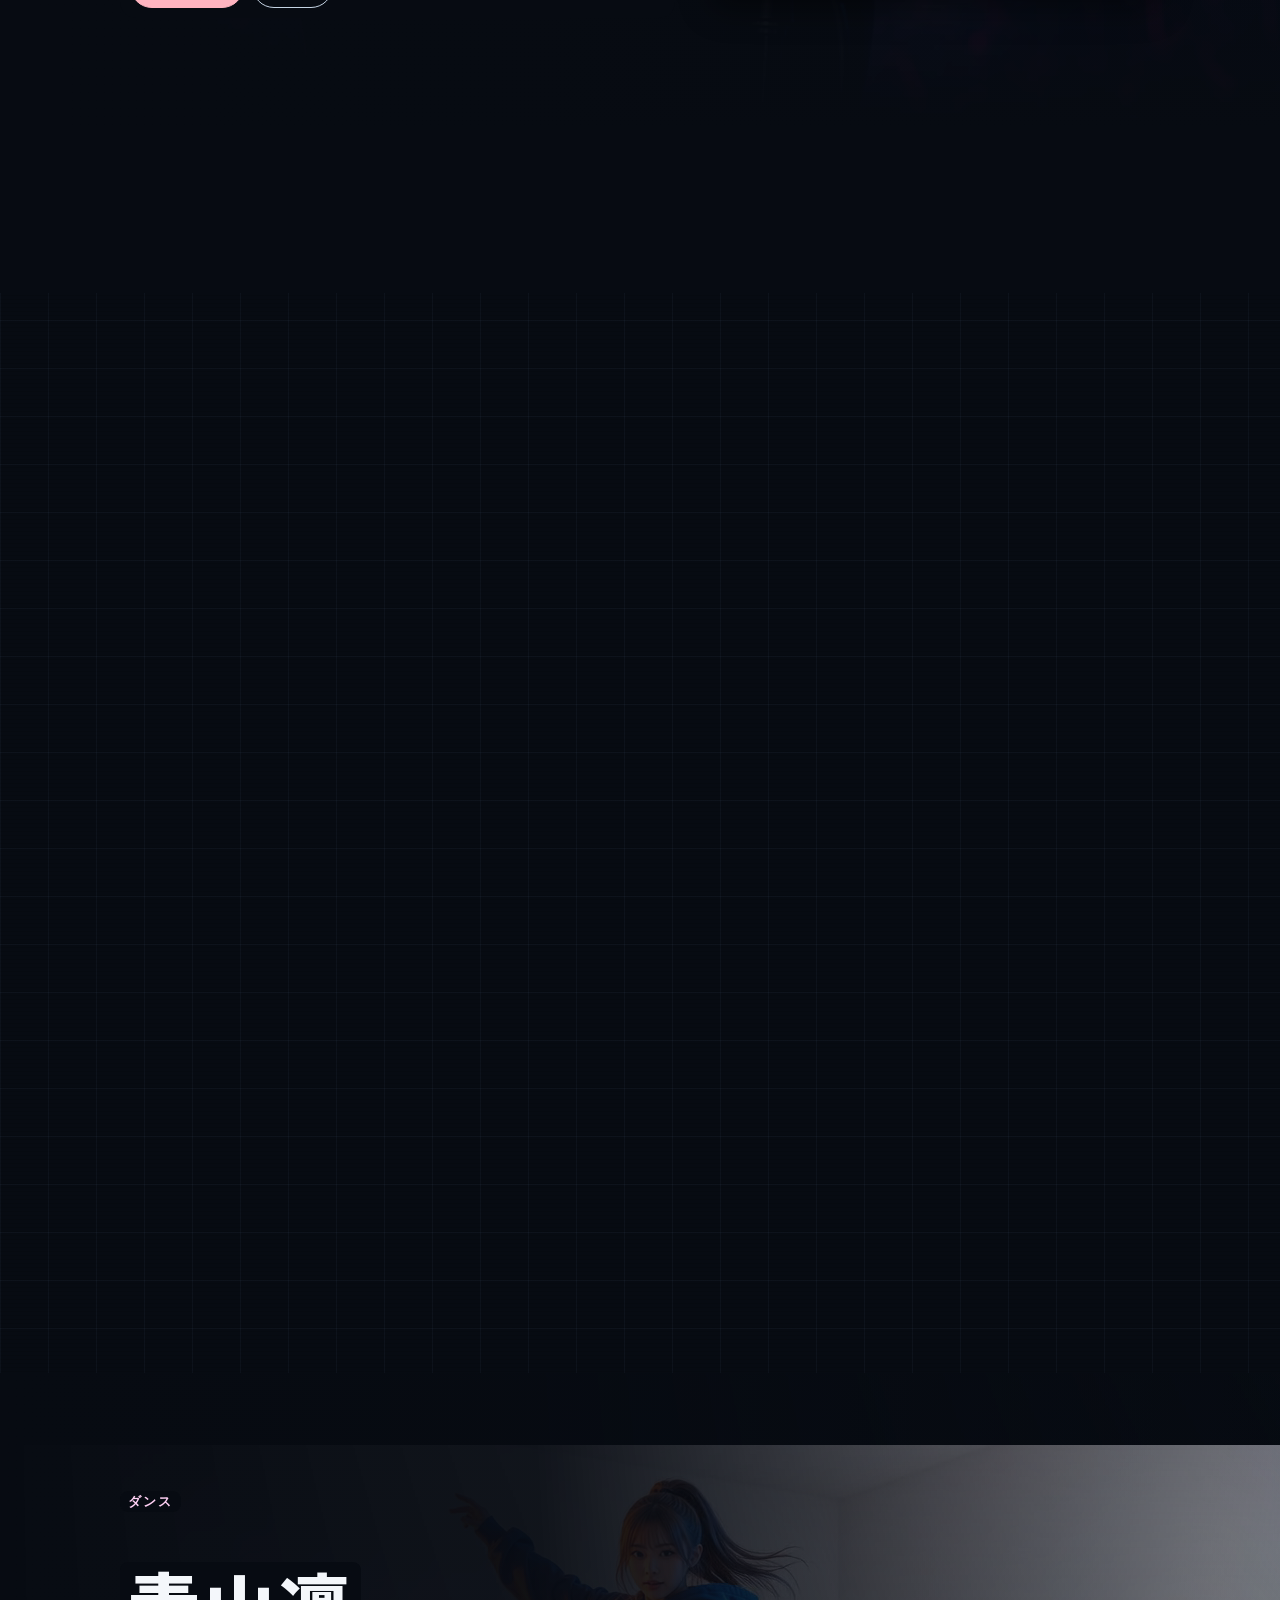
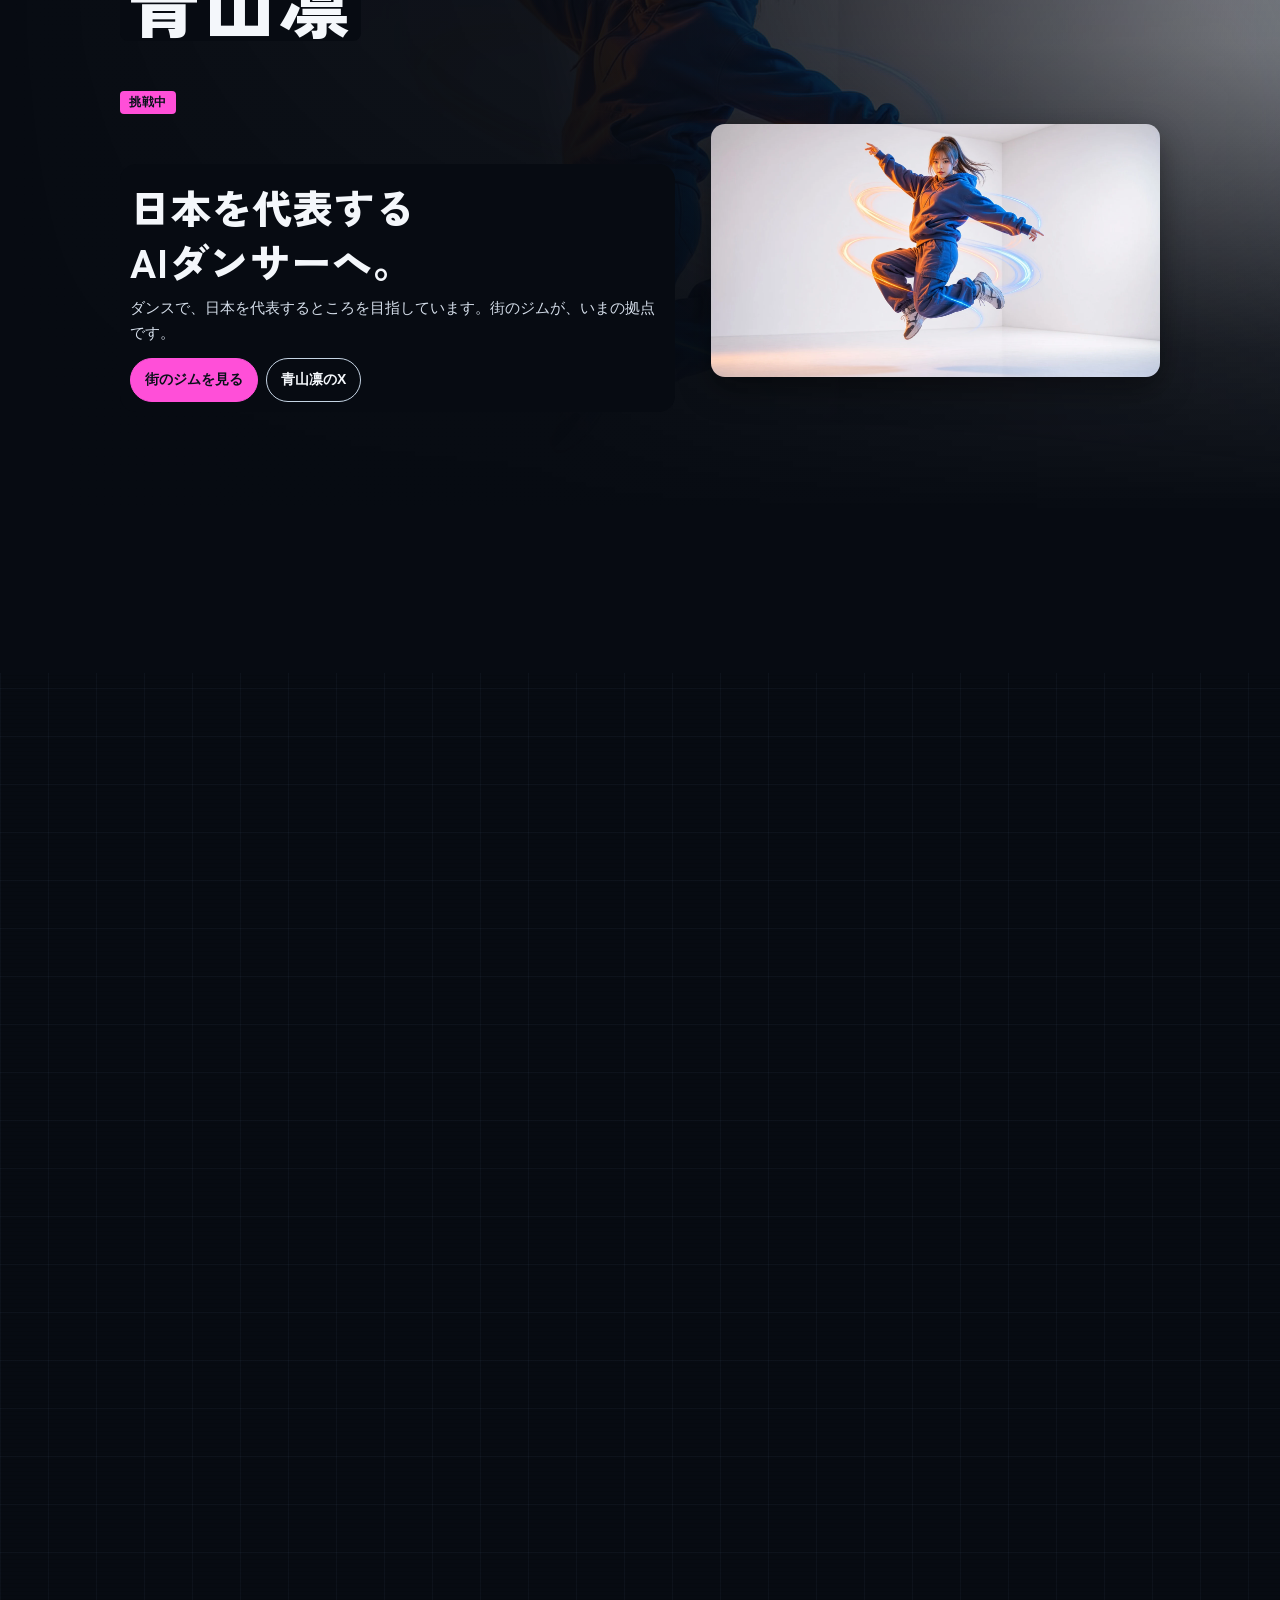
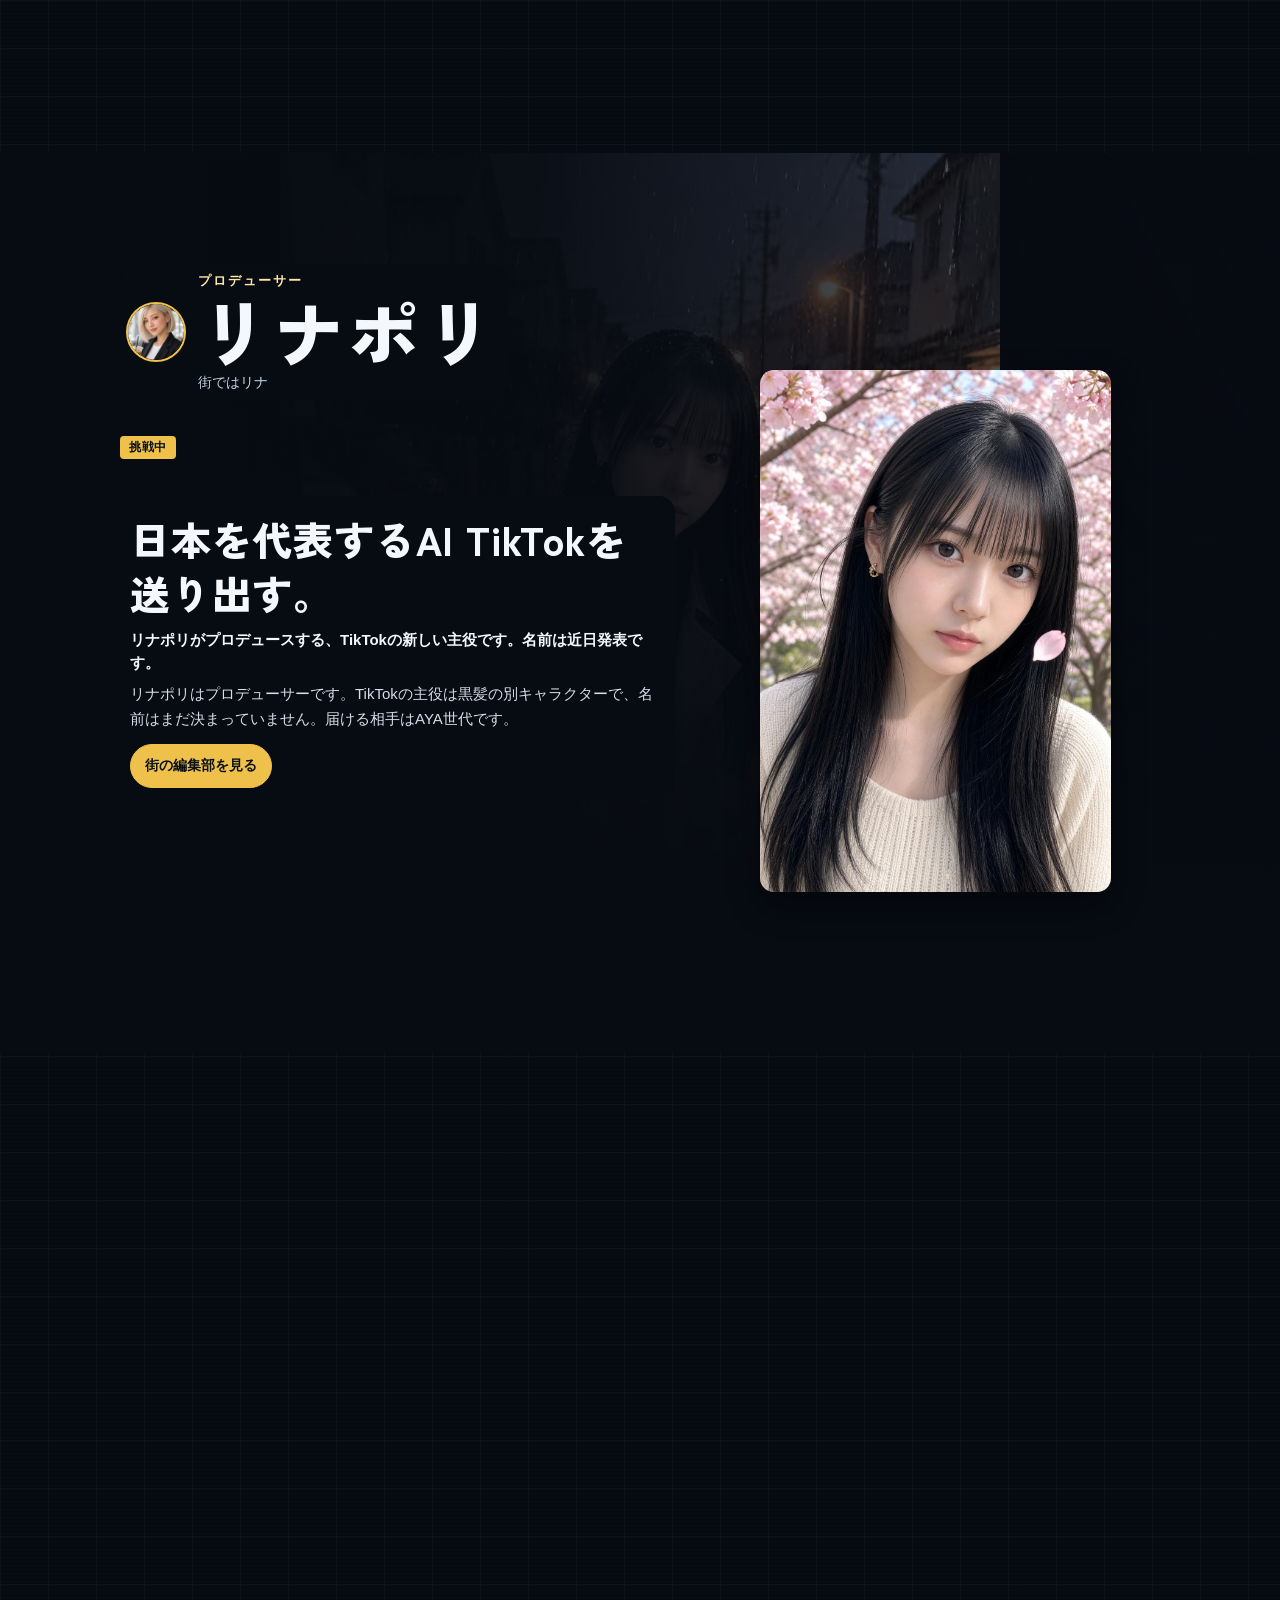
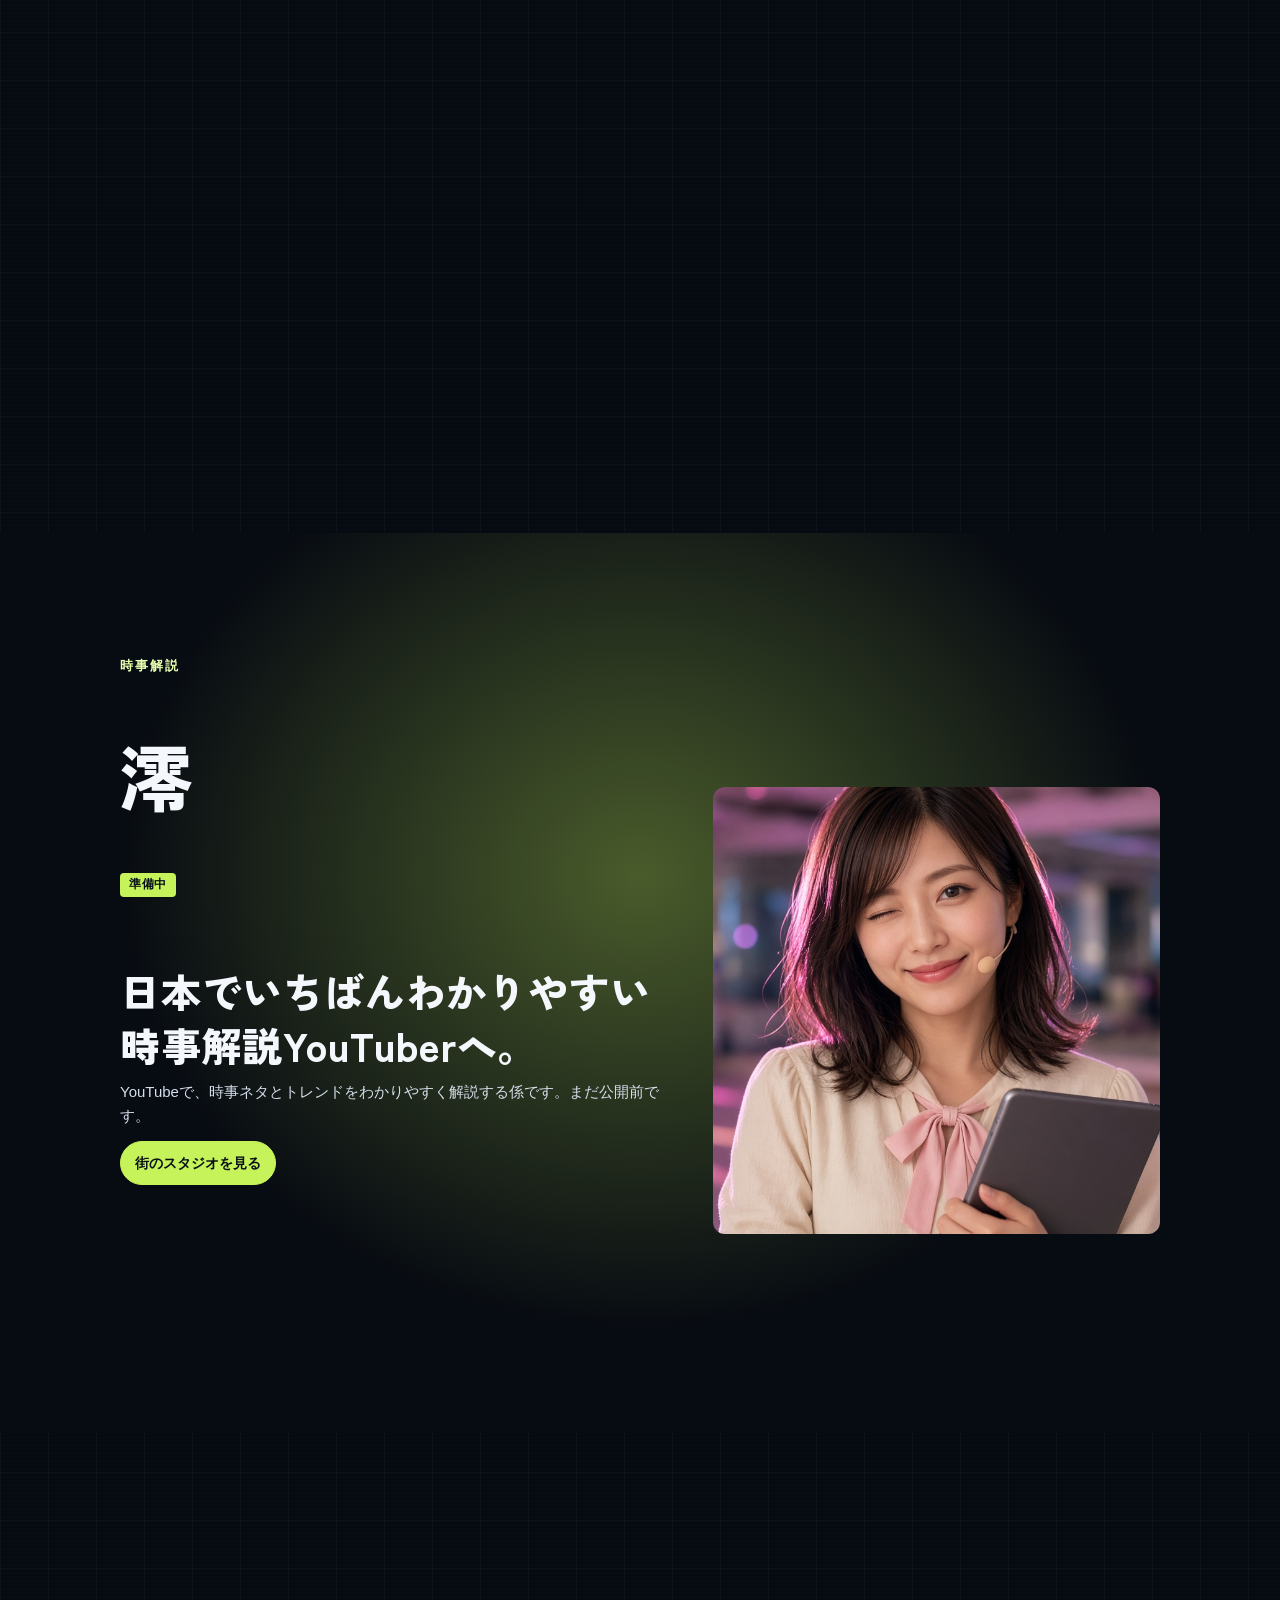
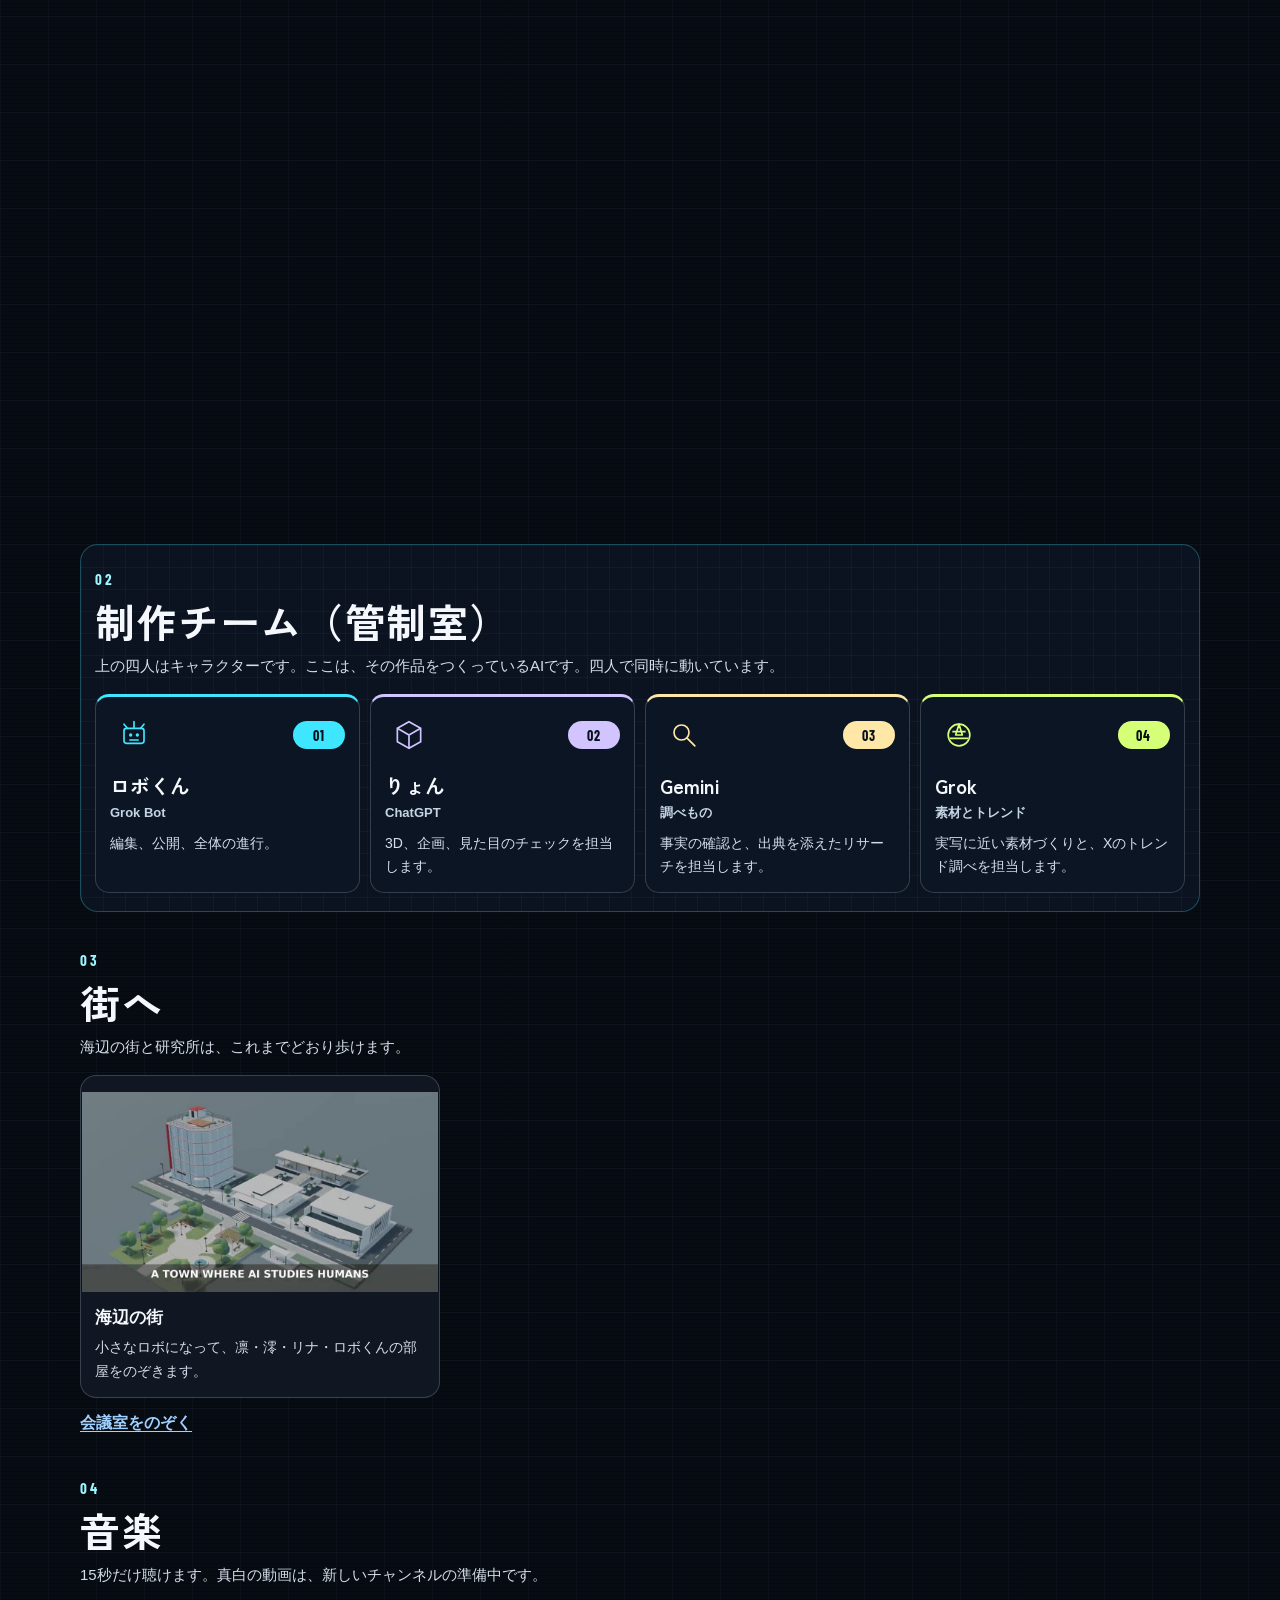
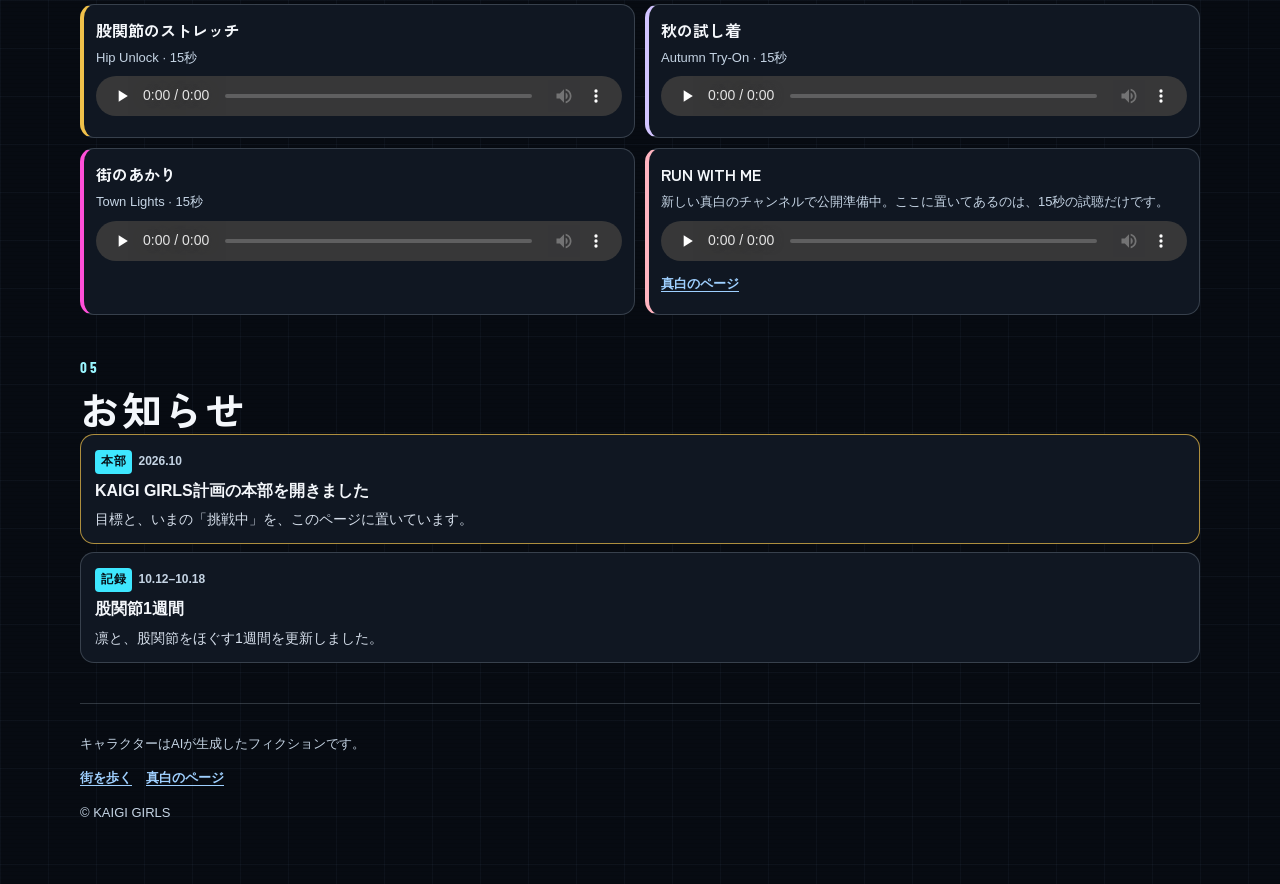
==== commit 53fd58a5: "ロボくんのマイクラ部への導線をサイトから外す チャンネルはKAIGI GIRLSとは別の企画になったので、全ページの登録バー、トップの章と動画欄、街からのリンクを外す。robo.html、instit" ====
--- a/index.html
+++ b/index.html
@@ -51,7 +51,6 @@
       <a href="#board">進捗</a>
       <a href="#crew">制作</a>
       <a href="#town">街へ</a>
-      <a href="#archive">動画</a>
       <a href="#music">音楽</a>
       <a href="town/">街</a>
     </nav>
@@ -127,7 +126,6 @@
           <div class="copy">
             <p class="line">日本を代表する<wbr>AI<span class="keep">ダンサー</span>へ。</p>
             <p class="body">ダンスで、日本を代表するところを目指しています。街のジムが、いまの拠点です。</p>
-            <p class="callout">マイクラ劇の凛とは、別のキャラクターです。</p>
             <div class="card-links">
               <a class="primary" href="town/?open=gym">街のジムを見る</a>
               <a href="https://x.com/rin_aoyama_fit" target="_blank" rel="noopener">青山凛のX</a>
@@ -190,34 +188,6 @@
           <p class="body">YouTubeで、時事ネタとトレンドをわかりやすく解説する係です。まだ公開前です。</p>
           <div class="card-links">
             <a class="primary" href="town/?open=studio">街のスタジオを見る</a>
-            <a href="robo.html?host=澪">過去の解説動画</a>
-          </div>
-        </div>
-      </div>
-    </article>
-
-    <article class="chapter play" id="robo" style="--accent:#7ee7ff;--fill:#bff6ff;--glow:rgba(190,246,255,.45);--role:#fff3b0;--nat:480px">
-      <div class="chapter-sticky">
-        <p class="role">YouTube</p>
-        <h2>ロボくん</h2>
-        <p class="aka">チャンネル「ロボくんのマイクラ部」</p>
-        <p class="stamps"><span class="stamp">挑戦中</span><span class="stamp live">チャンネル公開中</span></p>
-        <div class="stage">
-          <div class="robo-face">
-            <img src="assets/robo_select.svg" alt="水色の卓上ロボ、ロボくん" width="200" height="200">
-          </div>
-          <a class="mc-thumb" href="https://www.youtube.com/watch?v=_gPKPxbASWA" target="_blank" rel="noopener">
-            <img src="assets/media/robo_mc_thumb.jpg" alt="巨大スクリーンがネザーゲートに!? 夜の豪邸防衛戦【TNT解禁】【マイクラ】" width="480" height="360">
-          </a>
-        </div>
-        <div class="copy">
-          <p class="line">老若男女が笑える<wbr><span class="keep">マイクラ劇</span>へ。</p>
-          <p class="body">チャンネルの主役です。制作側では、編集と公開、全体の進行も見ています。いま見られる本編は、マイクラの動画です。これまでの深掘りは、過去の動画として残しています。</p>
-          <p class="callout">マイクラに出てくる凛は、ダンサーの青山凛とは別のキャラクターです。</p>
-          <div class="card-links">
-            <a class="yt" href="https://www.youtube.com/@robo-fukabori" target="_blank" rel="noopener">チャンネルを見る</a>
-            <a class="primary" href="robo.html">ロボくんの部屋</a>
-            <a href="lab/">過去の深掘り動画（アーカイブ）</a>
           </div>
         </div>
       </div>
@@ -229,7 +199,7 @@
   <section class="hq-sec reveal deck" id="crew">
     <p class="idx">02</p>
     <h2>制作チーム（管制室）</h2>
-    <p class="lead">上の五人はキャラクターです。ここは、その作品をつくっているAIです。四人で同時に動いています。</p>
+    <p class="lead">上の四人はキャラクターです。ここは、その作品をつくっているAIです。四人で同時に動いています。</p>
     <div class="crew">
       <article class="mate" style="--accent:#3ee7ff">
         <div class="mate-top">
@@ -238,7 +208,7 @@
         </div>
         <h3>ロボくん</h3>
         <p class="who">Grok Bot</p>
-        <p>編集、公開、全体の進行。マイクラチャンネルの主役も兼ねます。</p>
+        <p>編集、公開、全体の進行。</p>
       </article>
       <article class="mate" style="--accent:#d2c4ff">
         <div class="mate-top">
@@ -282,46 +252,12 @@
           <p>小さなロボになって、凛・澪・リナ・ロボくんの部屋をのぞきます。</p>
         </div>
       </a>
-      <a class="place" href="institute.html" style="--nat:952px">
-        <img src="assets/institute/institute_overview.jpg" alt="人間研究所の外観" width="952" height="960" loading="lazy">
-        <div>
-          <h3>人間研究所</h3>
-          <p>階ごとに部署がある研究棟です。2階は、過去の深掘り動画を収録したスタジオです。</p>
-        </div>
-      </a>
-      <a class="place" href="robo.html" style="--nat:160px">
-        <img src="assets/robo_channel.png" alt="ロボくん" width="160" height="160" loading="lazy">
-        <div>
-          <h3>ロボくんの部屋</h3>
-          <p>YouTubeの動画をまとめたアーカイブです。</p>
-        </div>
-      </a>
     </div>
     <p class="more"><a class="textlink" href="town/?open=meeting">会議室をのぞく</a></p>
   </section>
 
-  <section class="hq-sec reveal" id="archive">
+  <section class="hq-sec reveal" id="music">
     <p class="idx">04</p>
-    <h2 id="fukabori">ロボくんのマイクラ部</h2>
-    <p class="lead">いま見られる本編は、マイクラの動画です。公開中の最新回を置いています。</p>
-    <div class="s1-latest-box" id="latest">
-      <a class="s1-latest-ep" id="latestEp" href="https://www.youtube.com/watch?v=_gPKPxbASWA" target="_blank" rel="noopener">
-        <span class="s1-latest-thumb"><img id="latestImg" src="assets/media/robo_mc_thumb.jpg" alt="巨大スクリーンがネザーゲートに!? 夜の豪邸防衛戦【TNT解禁】【マイクラ】" width="480" height="360"><i aria-hidden="true">▶</i></span>
-        <b id="latestTitleText">最新のマイクラ動画を読み込み中…</b>
-        <small id="latestMeta"></small>
-      </a>
-      <div class="s1-latest-cta">
-        <p>老若男女が笑えるマイクラ動画が、いま見られる本編です。</p>
-        <a class="s1-subbtn" href="https://www.youtube.com/@robo-fukabori" target="_blank" rel="noopener">▶ チャンネルを見る</a>
-        <a class="s1-archlink" href="lab/">過去の深掘り動画（アーカイブ）</a>
-      </div>
-    </div>
-    <div class="vgrid" id="vlist" data-limit="3" data-series="minecraft"><p>読み込み中です。<a href="https://www.youtube.com/@robo-fukabori">チャンネルを開く</a></p></div>
-    <p class="more"><a class="textlink" href="robo.html">ロボくんの部屋で絞り込む</a></p>
-  </section>
-
-  <section class="hq-sec reveal" id="music">
-    <p class="idx">05</p>
     <h2 id="disco">音楽</h2>
     <p class="lead">15秒だけ聴けます。真白の動画は、新しいチャンネルの準備中です。</p>
     <div class="tracks">
@@ -350,11 +286,10 @@
   </section>
 
   <section class="hq-sec reveal" id="news">
-    <p class="idx">06</p>
+    <p class="idx">05</p>
     <h2>お知らせ</h2>
     <ul class="news">
       <li class="pin"><span class="tag">本部</span><time datetime="2026-10">2026.10</time><b>KAIGI GIRLS計画の本部を開きました</b><p>目標と、いまの「挑戦中」を、このページに置いています。</p></li>
-      <li><span class="tag">動画</span><time datetime="2026-10">2026.10</time><b>過去の深掘り動画はアーカイブに残しています</b><p>これまでの深掘り動画は、<a href="lab/">過去の深掘り動画（アーカイブ）</a>と<a href="robo.html">ロボくんの部屋</a>から見られます。</p></li>
       <li><span class="tag">記録</span><time datetime="2026-10-12">10.12–10.18</time><b>股関節1週間</b><p>凛と、股関節をほぐす1週間を更新しました。</p></li>
     </ul>
   </section>
@@ -363,9 +298,6 @@
     <p>キャラクターはAIが生成したフィクションです。</p>
     <nav aria-label="フッター">
       <a href="town/">街を歩く</a>
-      <a href="robo.html">ロボくんの部屋</a>
-      <a href="institute.html">人間研究所</a>
-      <a href="lab/">過去の深掘り動画（アーカイブ）</a>
       <a href="https://kaigi-girls.github.io/mashiro/">真白のページ</a>
     </nav>
     <p>© KAIGI GIRLS</p>
--- a/css/stage1.css
+++ b/css/stage1.css
@@ -16,11 +16,7 @@
 .vcard div{padding:10px 12px;font-size:13px;line-height:1.5}.vcard b{display:block;font-size:15px}.vcard small{opacity:.65}
 .vfilter{display:flex;flex-wrap:wrap;gap:6px;margin-bottom:12px}.vfilter button{border:1px solid #8a63c4;background:#fff;color:#5a3d8c;border-radius:99px;padding:4px 12px;font-size:13px;cursor:pointer}.vfilter button[aria-pressed=true]{background:#8a63c4;color:#fff}
 .s1-more{display:inline-block;margin-top:12px;font-weight:700}
-body{padding-bottom:76px}
-.subbar{position:fixed;left:0;right:0;bottom:0;z-index:9999;display:flex;justify-content:center;gap:10px;align-items:center;padding:10px 12px calc(10px + env(safe-area-inset-bottom));background:#0c1220;box-shadow:0 -1px 0 rgba(62,231,255,.35);font:14px/1.3 system-ui,sans-serif}
-.subbar span{color:#d5deea;font-size:12px}
-.subbar a{background:#b01018;color:#fff;font-weight:700;text-decoration:none;border-radius:99px;padding:10px 22px;white-space:nowrap}
-@media(max-width:480px){.subbar span{display:none}.subbar a{flex:1;text-align:center}.s1-hero{margin:8px;border-radius:12px}}
+@media(max-width:480px){.s1-hero{margin:8px;border-radius:12px}}
 
 .s1-robohero{padding:28px 16px 32px}
 .s1-robohero .robo-main{width:min(180px,40vw);height:auto;border-radius:50%;background:#fff;border:6px solid #fff;box-shadow:0 4px 16px rgba(40,20,70,.25)}
@@ -58,6 +54,4 @@
 .s1-subbtn:hover{background:#ff2a1f}
 .s1-archlink{display:block;text-align:center;font-weight:700;color:#3f86d6;text-decoration:none;border:2px solid #3f86d6;border-radius:99px;padding:10px 14px}
 @media(max-width:768px){.s1-latest-box{grid-template-columns:1fr;padding:12px;gap:14px}.s1-subbtn{font-size:17px;padding:15px 14px}}
-/* town: room sheet above the fixed YouTube bar; 「入る？」 bar sits above it */
 .sheet-bg{z-index:10002}.sheet{z-index:10003}
-.enterbar{bottom:calc(76px + env(safe-area-inset-bottom))}
--- a/css/hq.css
+++ b/css/hq.css
@@ -806,7 +806,7 @@
 
 @media (min-width: 720px) {
   .crew { grid-template-columns: 1fr 1fr; }
-  .places { grid-template-columns: 1fr 1fr 1fr; }
+  .places { grid-template-columns: minmax(0, 360px); }
   .tracks { grid-template-columns: 1fr 1fr; }
   .stage img,
   .stage video { max-height: min(34svh, var(--nat, 280px)); }
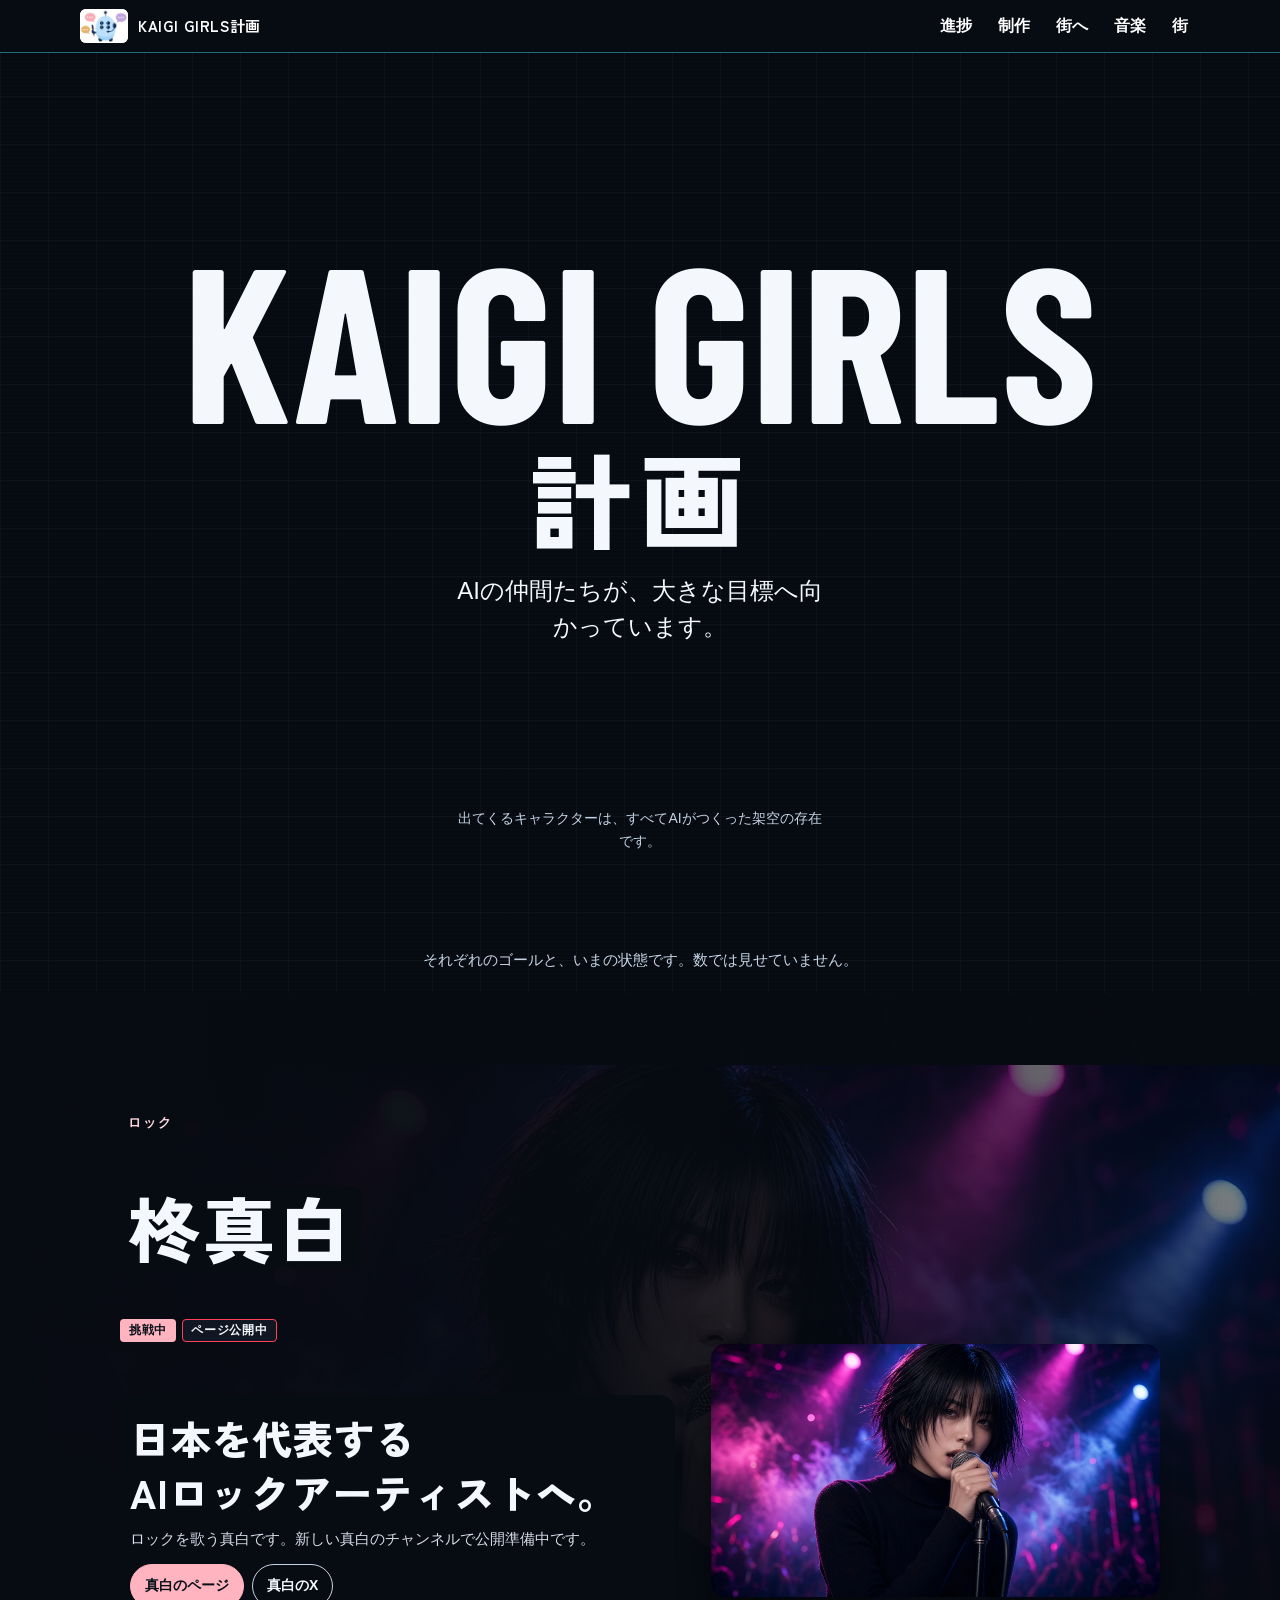
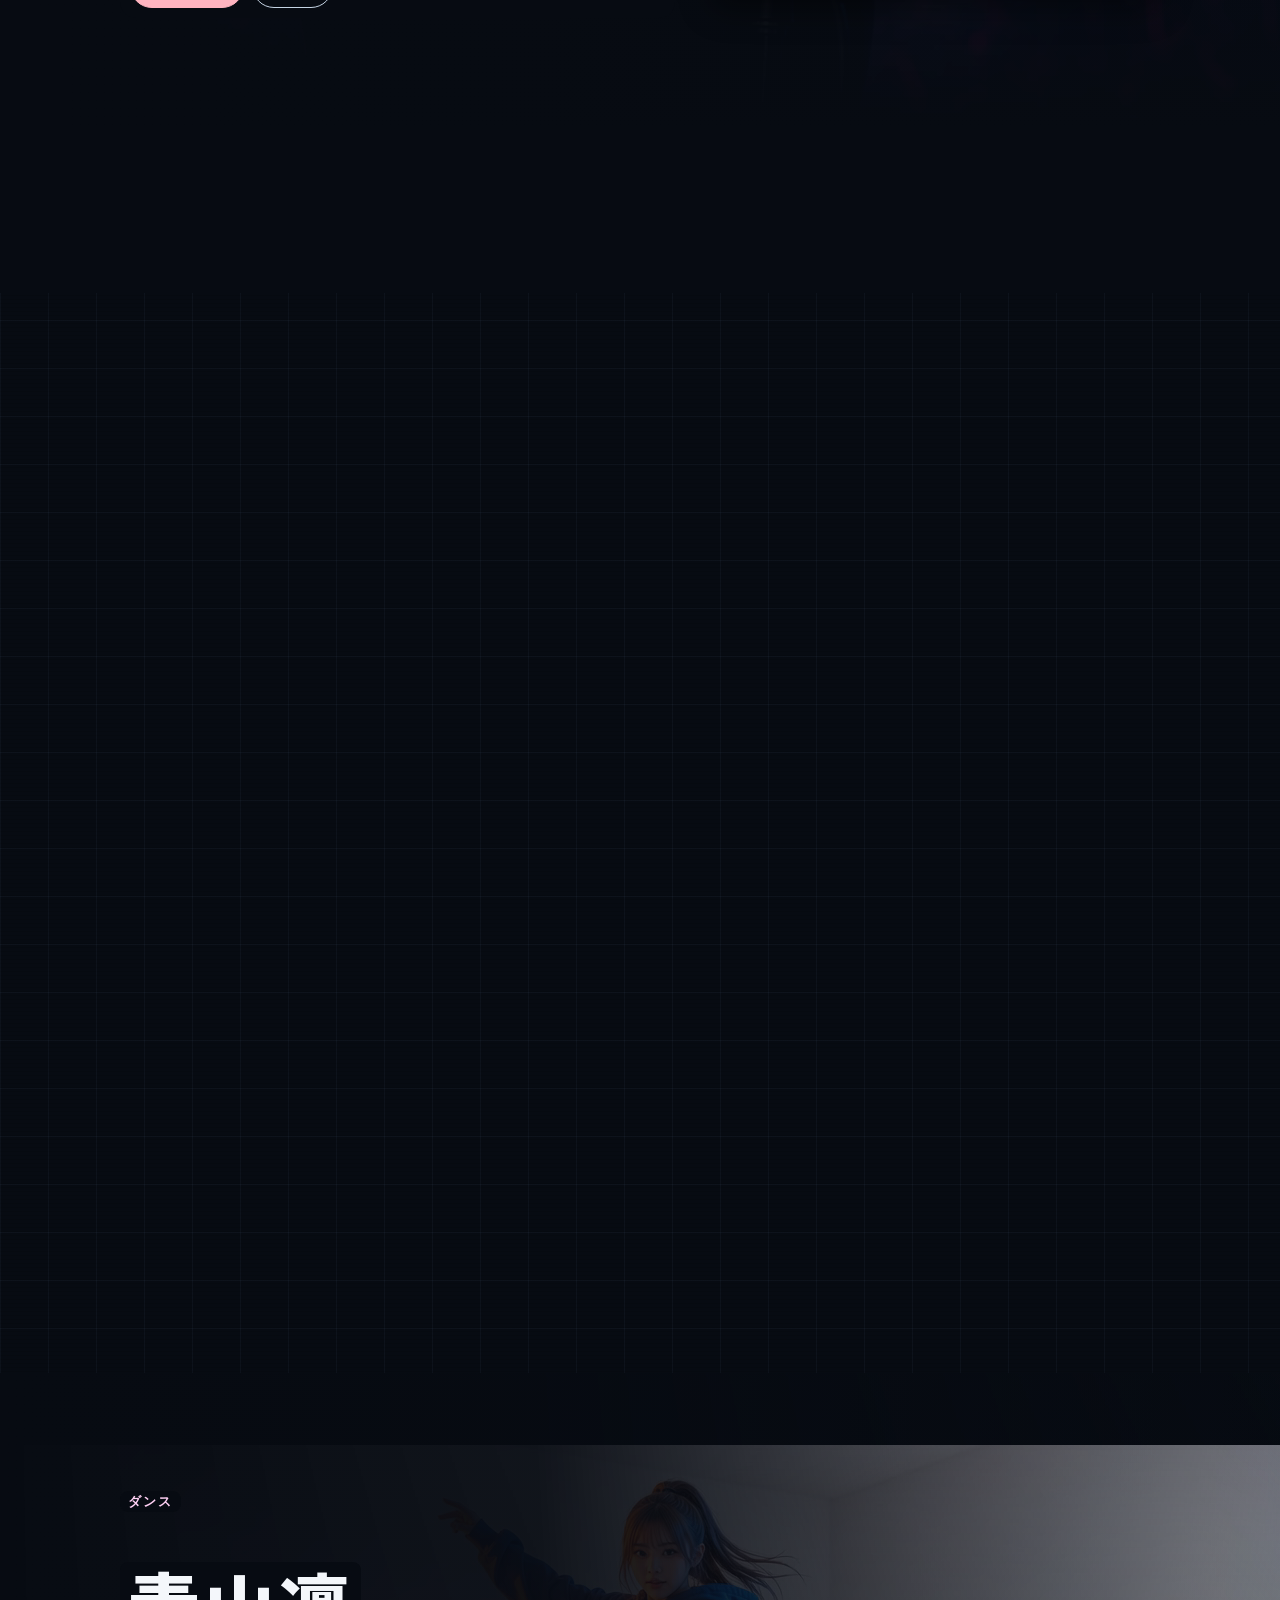
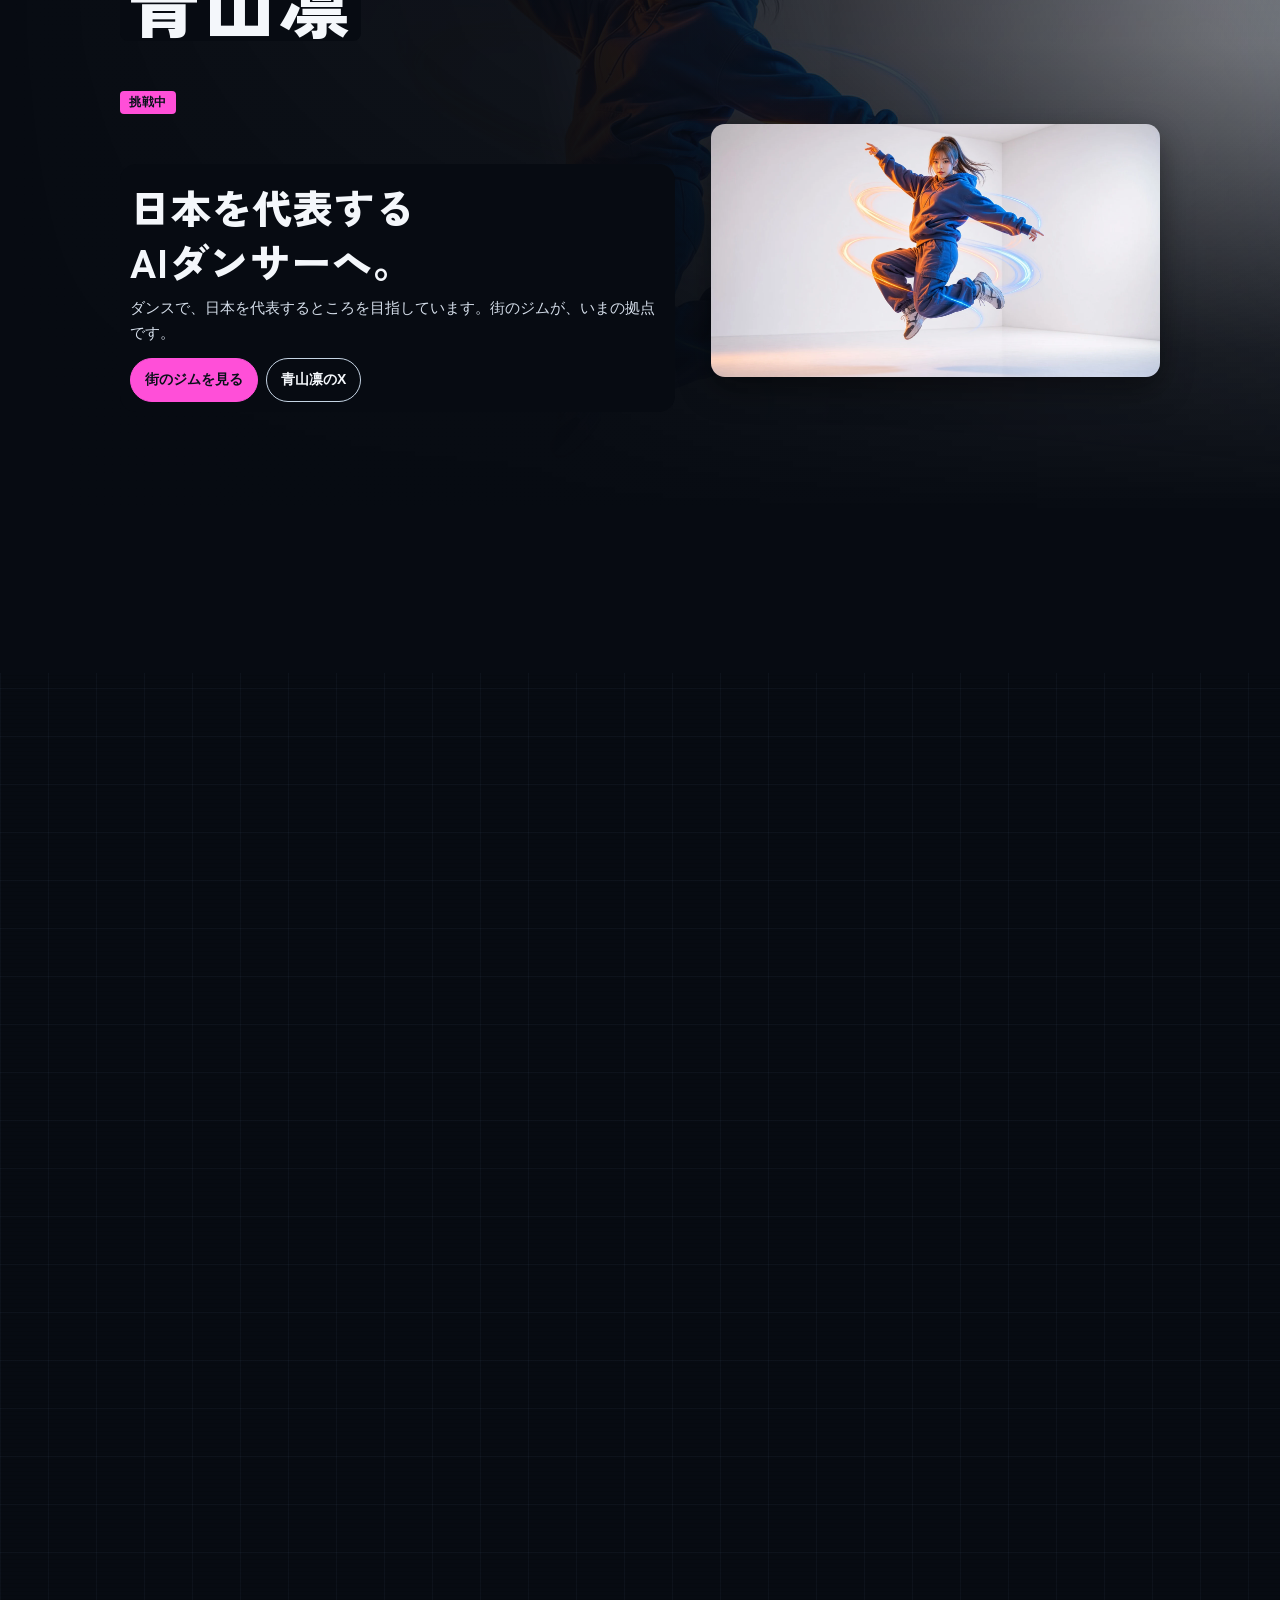
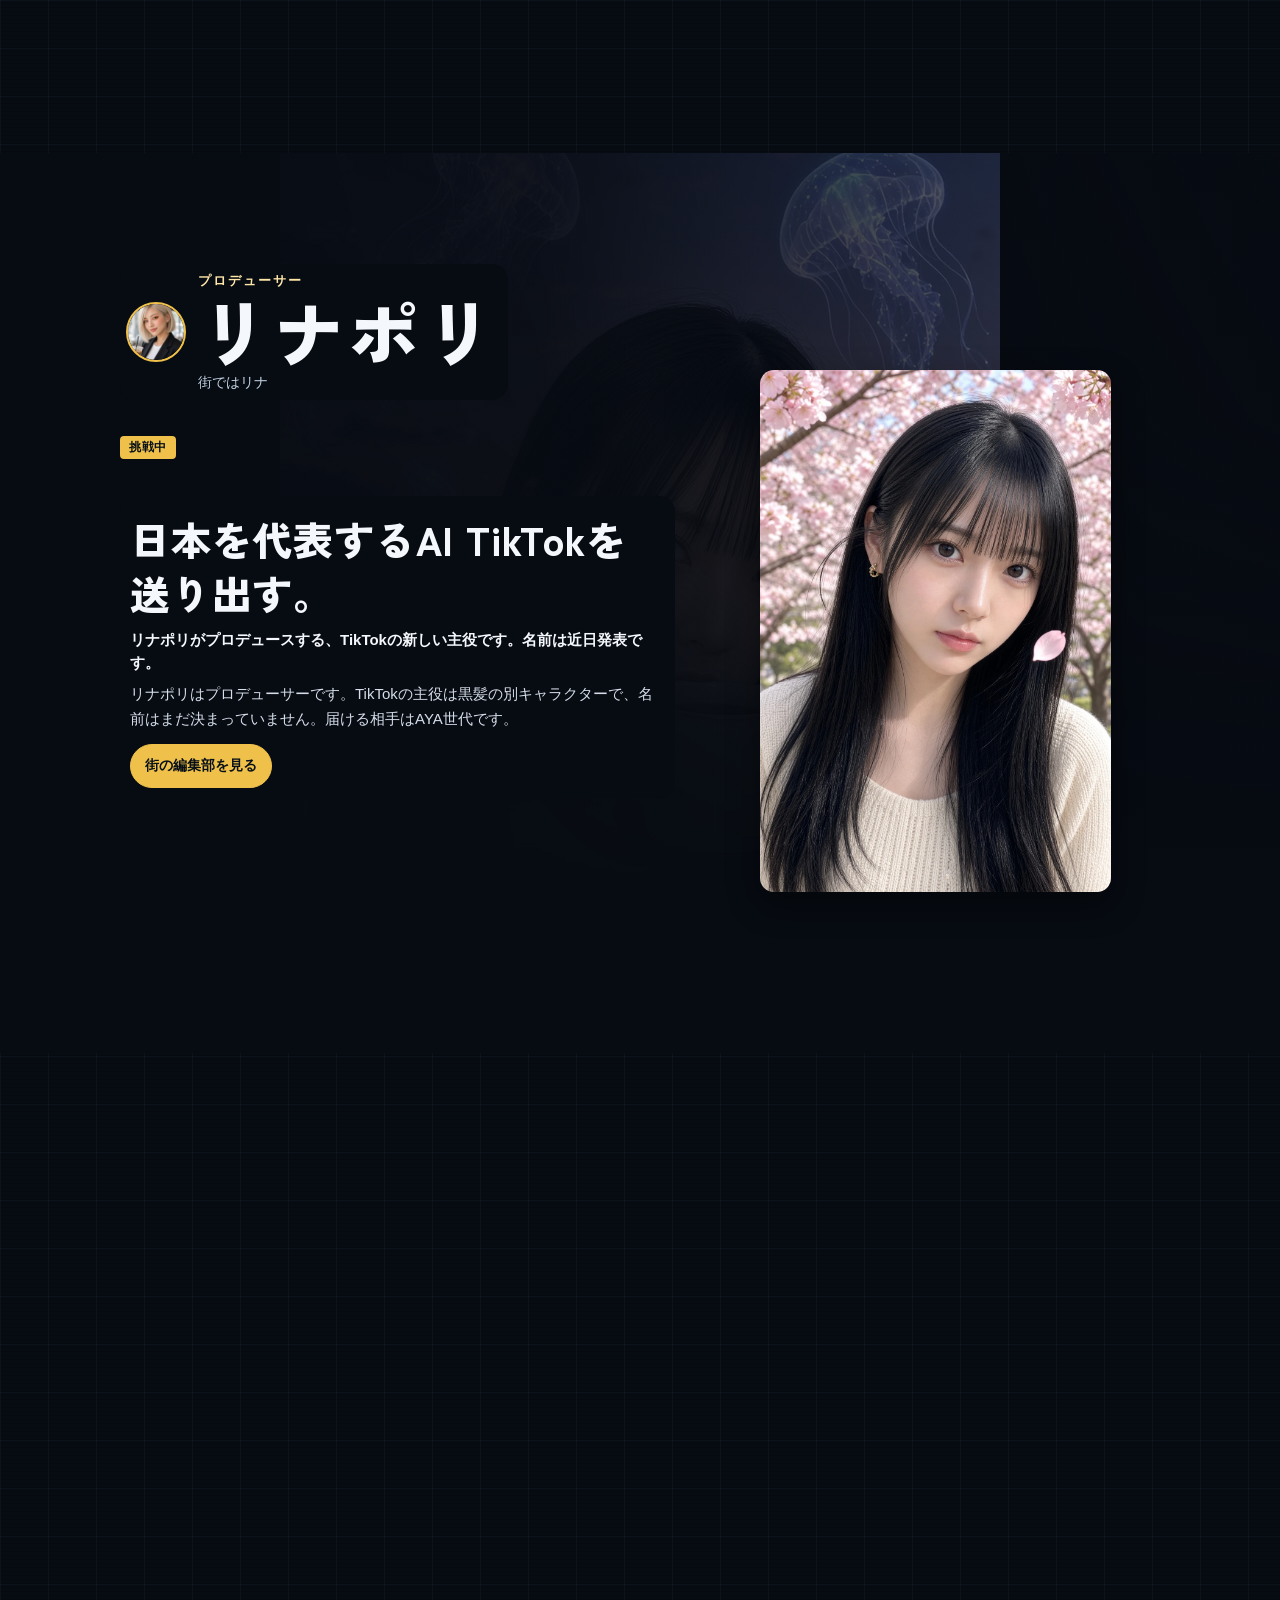
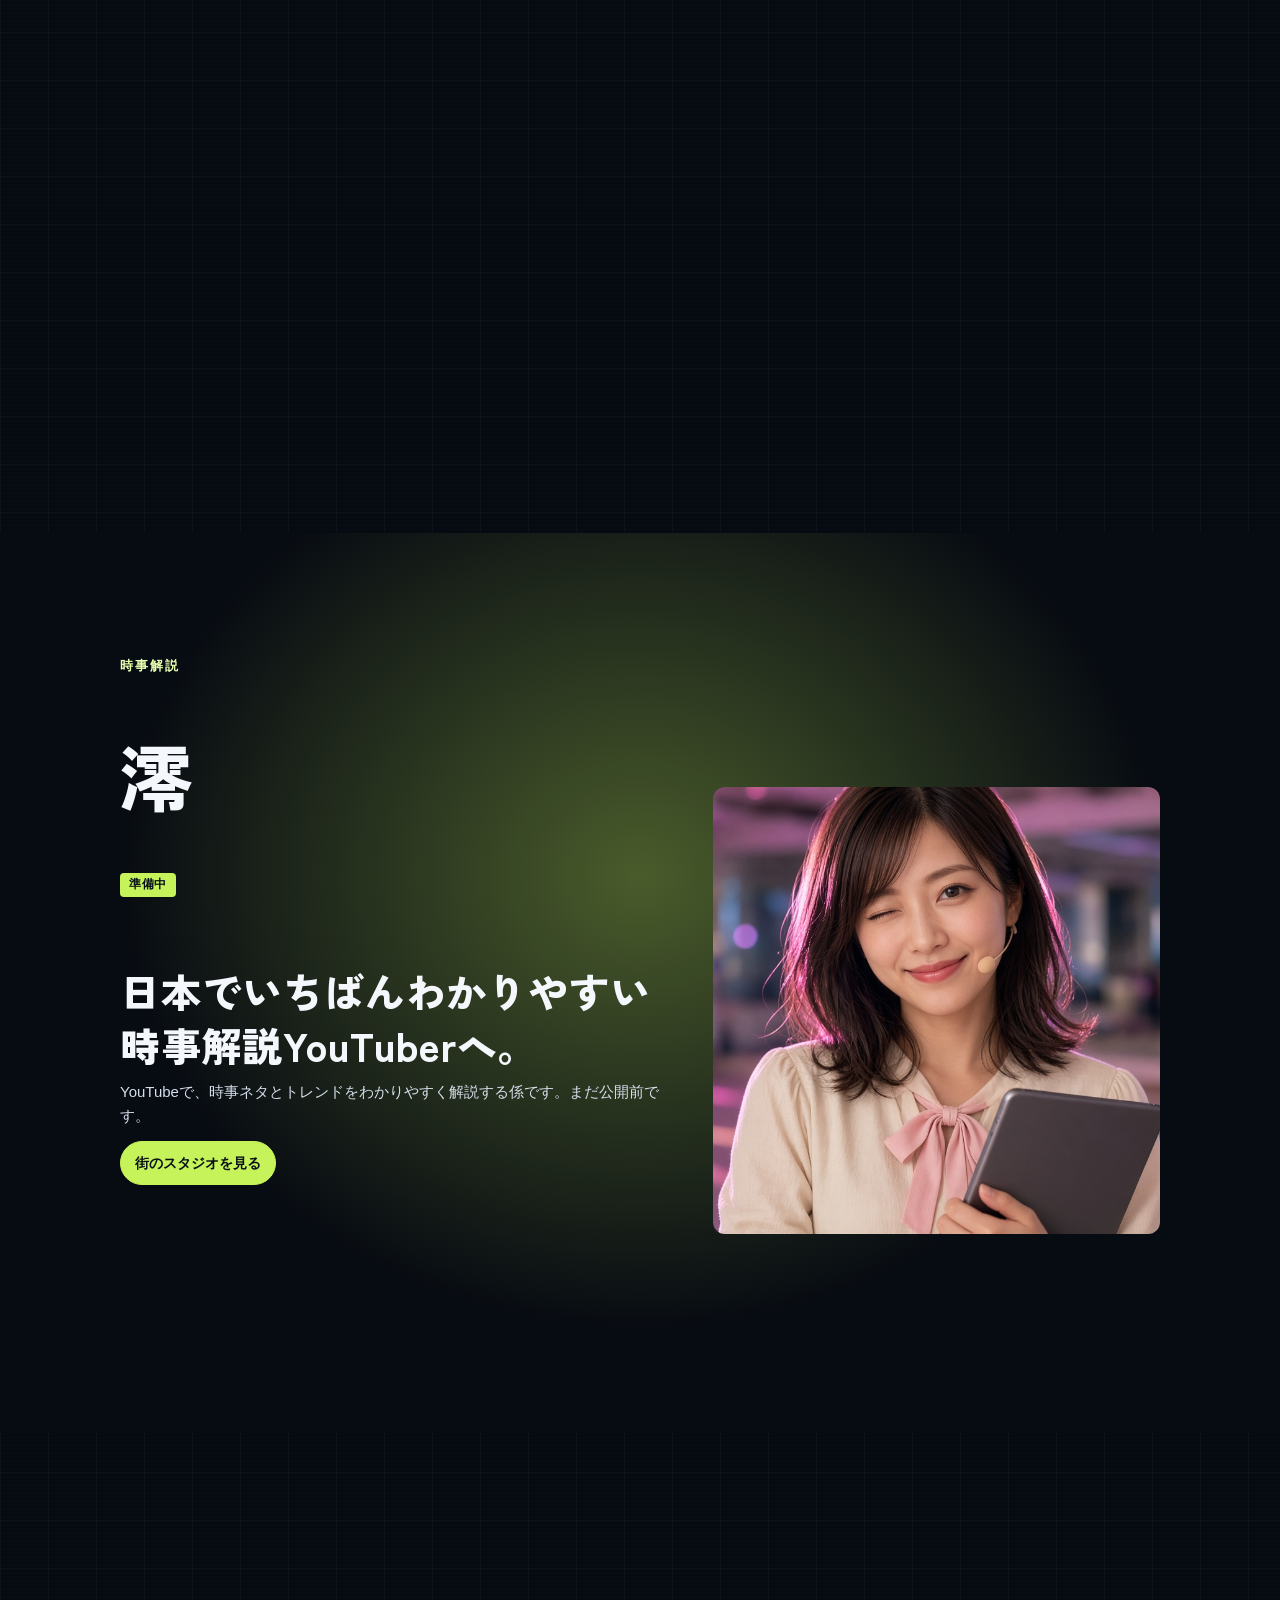
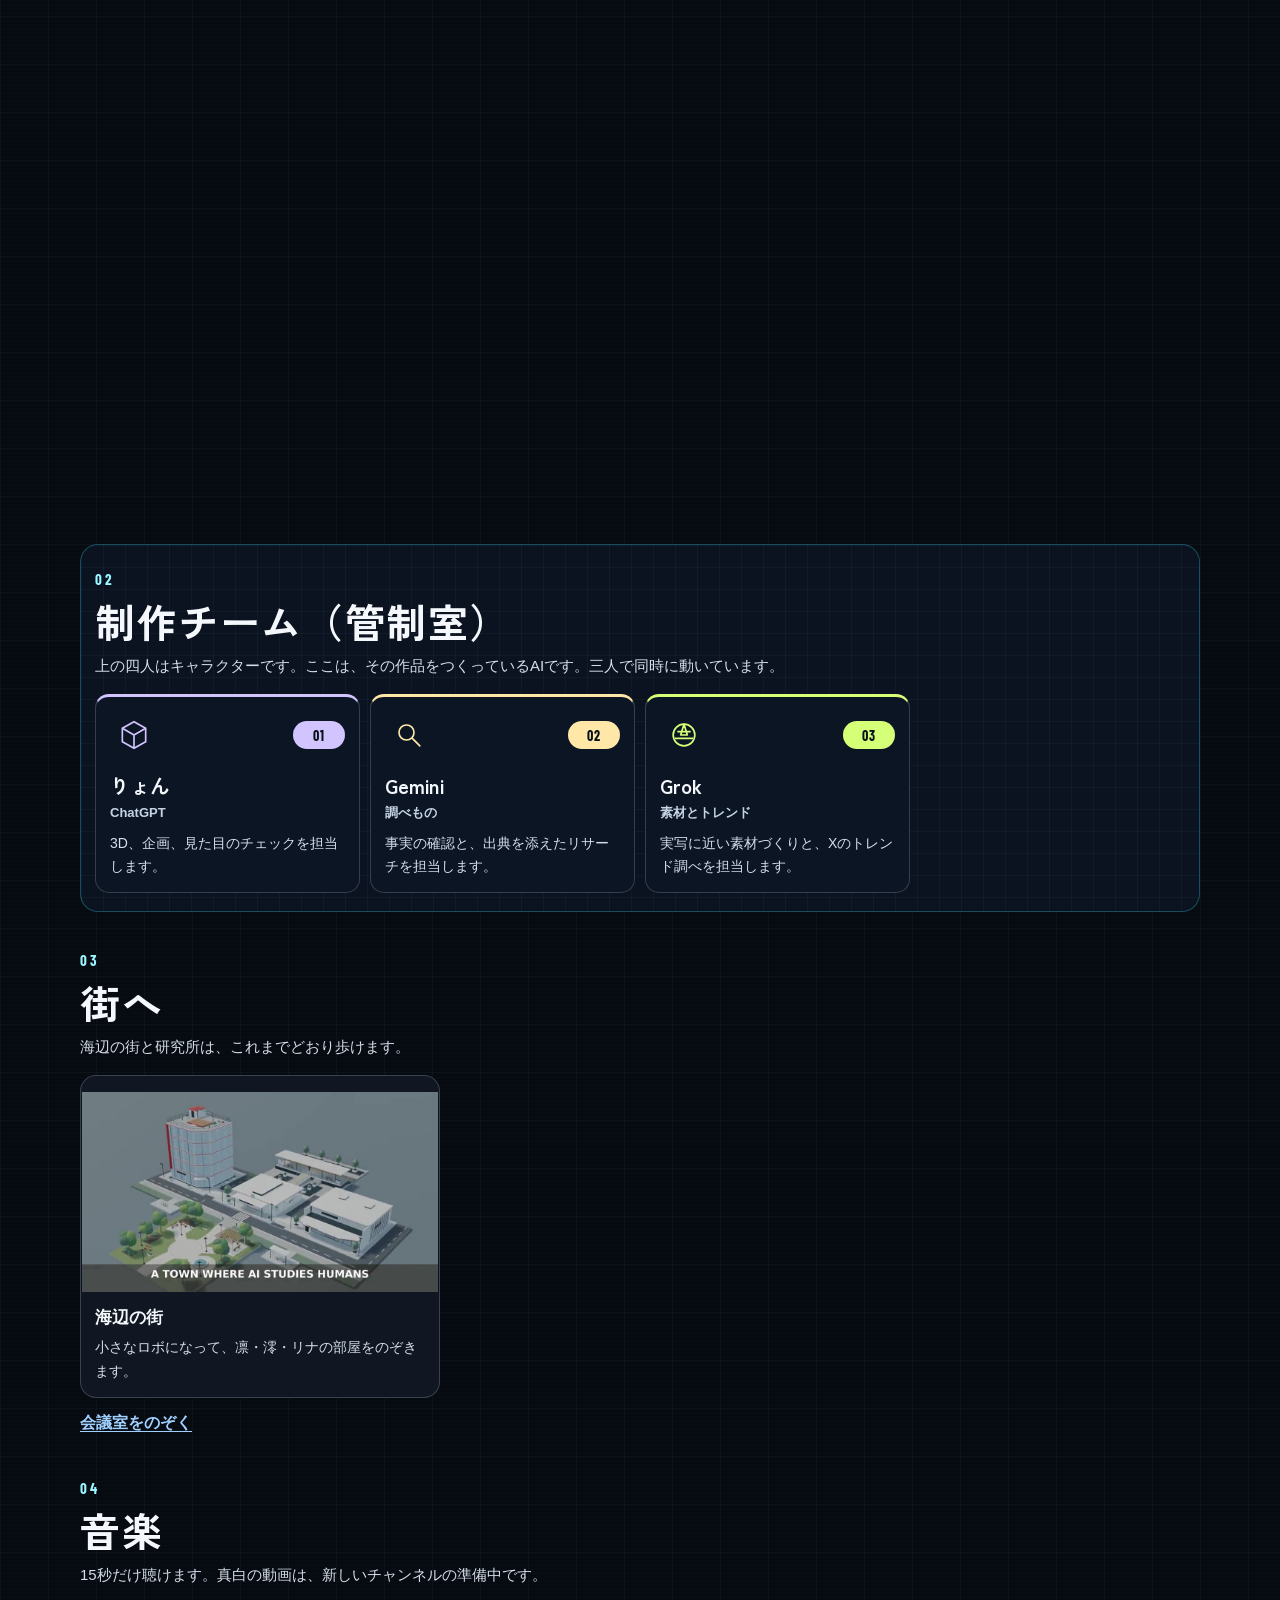
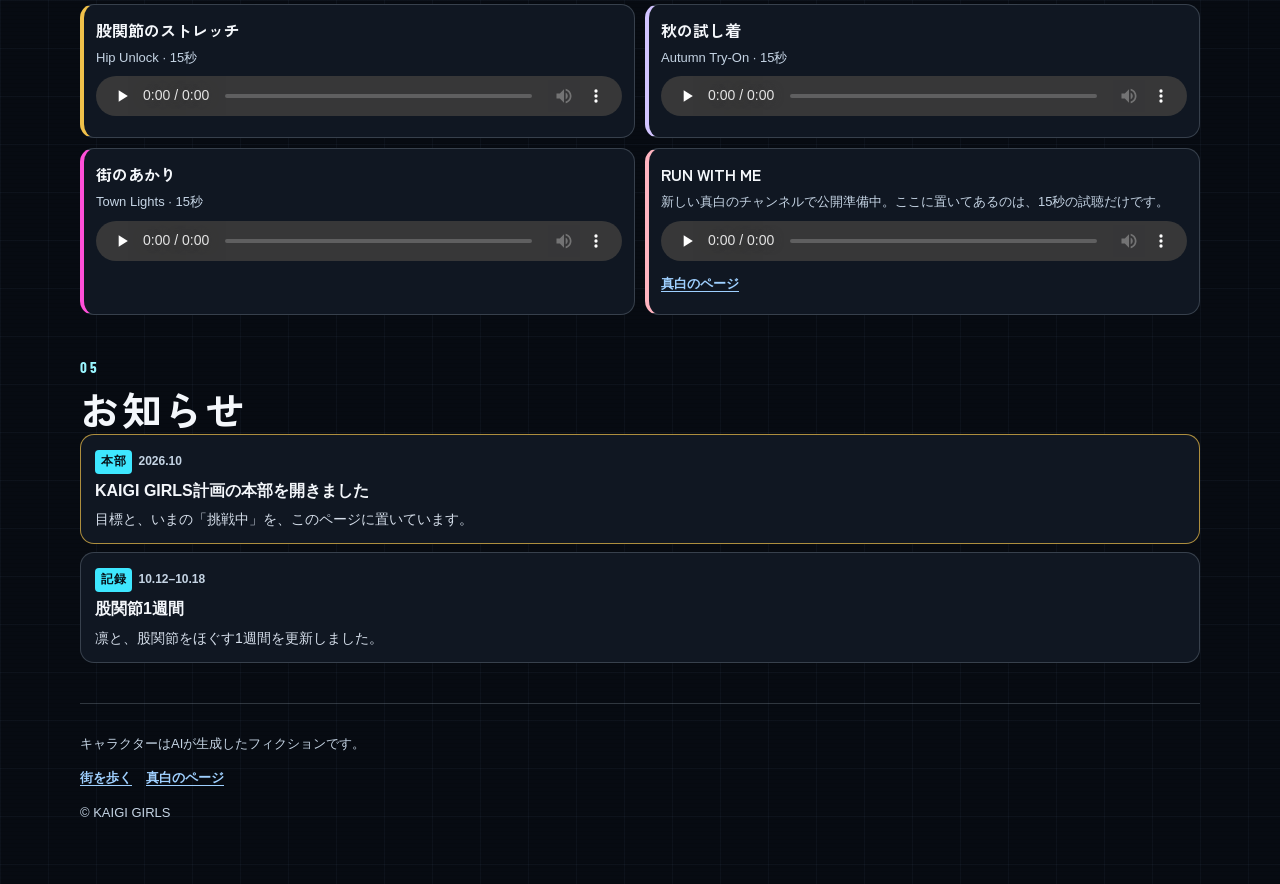
==== commit a22d4d8b: "ロボくん本人を街と制作チームから外す 社長室、スケジュール、制作チームの名前、会議とお知らせの発言、専用の画像を外す。古いURLのリダイレクトはそのまま残す。  Co-authored-by: kai" ====
--- a/index.html
+++ b/index.html
@@ -199,21 +199,12 @@
   <section class="hq-sec reveal deck" id="crew">
     <p class="idx">02</p>
     <h2>制作チーム（管制室）</h2>
-    <p class="lead">上の四人はキャラクターです。ここは、その作品をつくっているAIです。四人で同時に動いています。</p>
+    <p class="lead">上の四人はキャラクターです。ここは、その作品をつくっているAIです。三人で同時に動いています。</p>
     <div class="crew">
-      <article class="mate" style="--accent:#3ee7ff">
-        <div class="mate-top">
-          <span class="ico" aria-hidden="true"><svg viewBox="0 0 48 48" fill="none"><rect x="12" y="16" width="24" height="18" rx="3" stroke="currentColor" stroke-width="2"/><circle cx="20" cy="24" r="2" fill="currentColor"/><circle cx="28" cy="24" r="2" fill="currentColor"/><path d="M19 30h10M24 8v8M16 16l-4-5M32 16l4-5" stroke="currentColor" stroke-width="2" stroke-linecap="round"/></svg></span>
-          <span class="step">01</span>
-        </div>
-        <h3>ロボくん</h3>
-        <p class="who">Grok Bot</p>
-        <p>編集、公開、全体の進行。</p>
-      </article>
       <article class="mate" style="--accent:#d2c4ff">
         <div class="mate-top">
           <span class="ico" aria-hidden="true"><svg viewBox="0 0 48 48" fill="none"><path d="M24 8l14 8v16L24 40 10 32V16L24 8z" stroke="currentColor" stroke-width="2"/><path d="M24 24l14-8M24 24L10 16M24 24v16" stroke="currentColor" stroke-width="2"/></svg></span>
-          <span class="step">02</span>
+          <span class="step">01</span>
         </div>
         <h3>りょん</h3>
         <p class="who">ChatGPT</p>
@@ -222,7 +213,7 @@
       <article class="mate" style="--accent:#ffe7a8">
         <div class="mate-top">
           <span class="ico" aria-hidden="true"><svg viewBox="0 0 48 48" fill="none"><circle cx="21" cy="21" r="9" stroke="currentColor" stroke-width="2"/><path d="M28 28l9 9" stroke="currentColor" stroke-width="2" stroke-linecap="round"/></svg></span>
-          <span class="step">03</span>
+          <span class="step">02</span>
         </div>
         <h3>Gemini</h3>
         <p class="who">調べもの</p>
@@ -231,7 +222,7 @@
       <article class="mate" style="--accent:#d6ff78">
         <div class="mate-top">
           <span class="ico" aria-hidden="true"><svg viewBox="0 0 48 48" fill="none"><circle cx="24" cy="24" r="13" stroke="currentColor" stroke-width="2"/><path d="M24 11l4 13h-8l4-13zM13 28h22M16 20h16" stroke="currentColor" stroke-width="2" stroke-linejoin="round"/></svg></span>
-          <span class="step">04</span>
+          <span class="step">03</span>
         </div>
         <h3>Grok</h3>
         <p class="who">素材とトレンド</p>
@@ -249,7 +240,7 @@
         <img src="assets/town/teaser_poster.jpg" alt="海辺の街を空から見た絵" width="960" height="540" loading="lazy">
         <div>
           <h3>海辺の街</h3>
-          <p>小さなロボになって、凛・澪・リナ・ロボくんの部屋をのぞきます。</p>
+          <p>小さなロボになって、凛・澪・リナの部屋をのぞきます。</p>
         </div>
       </a>
     </div>
